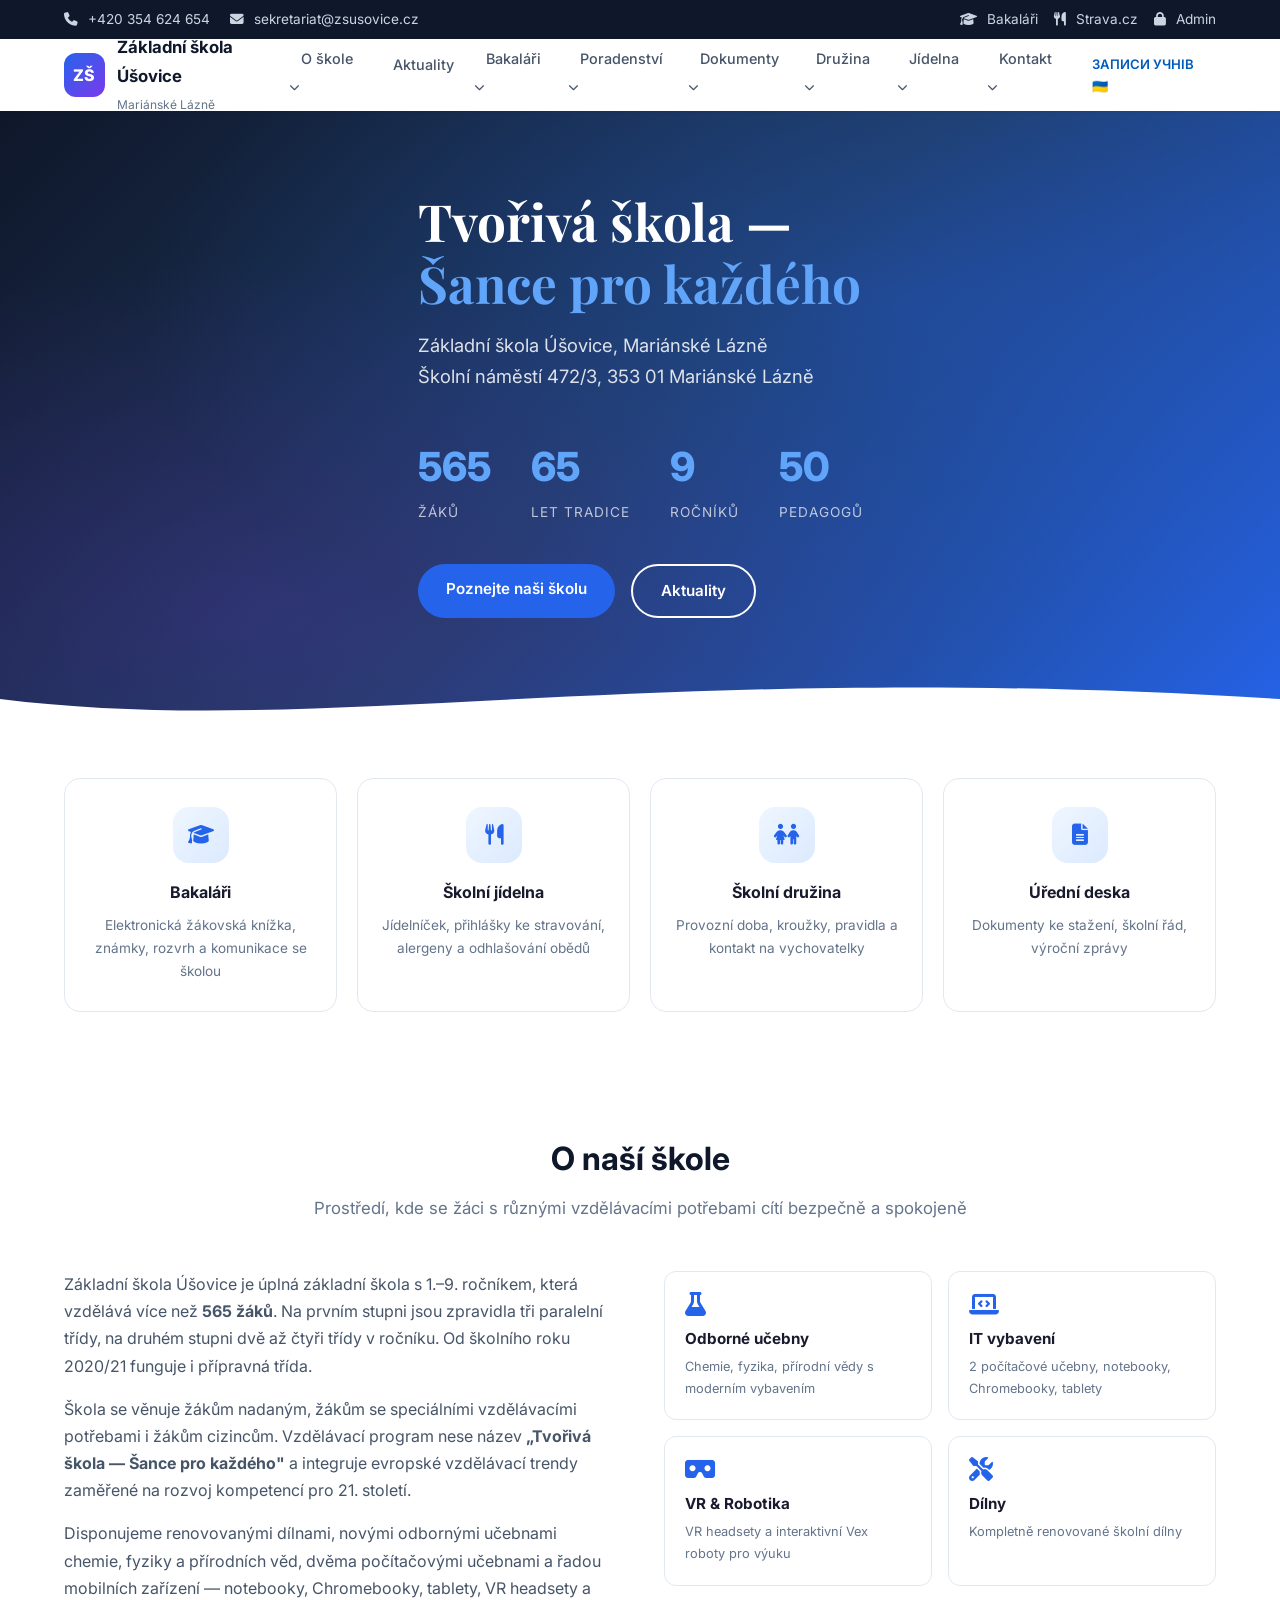
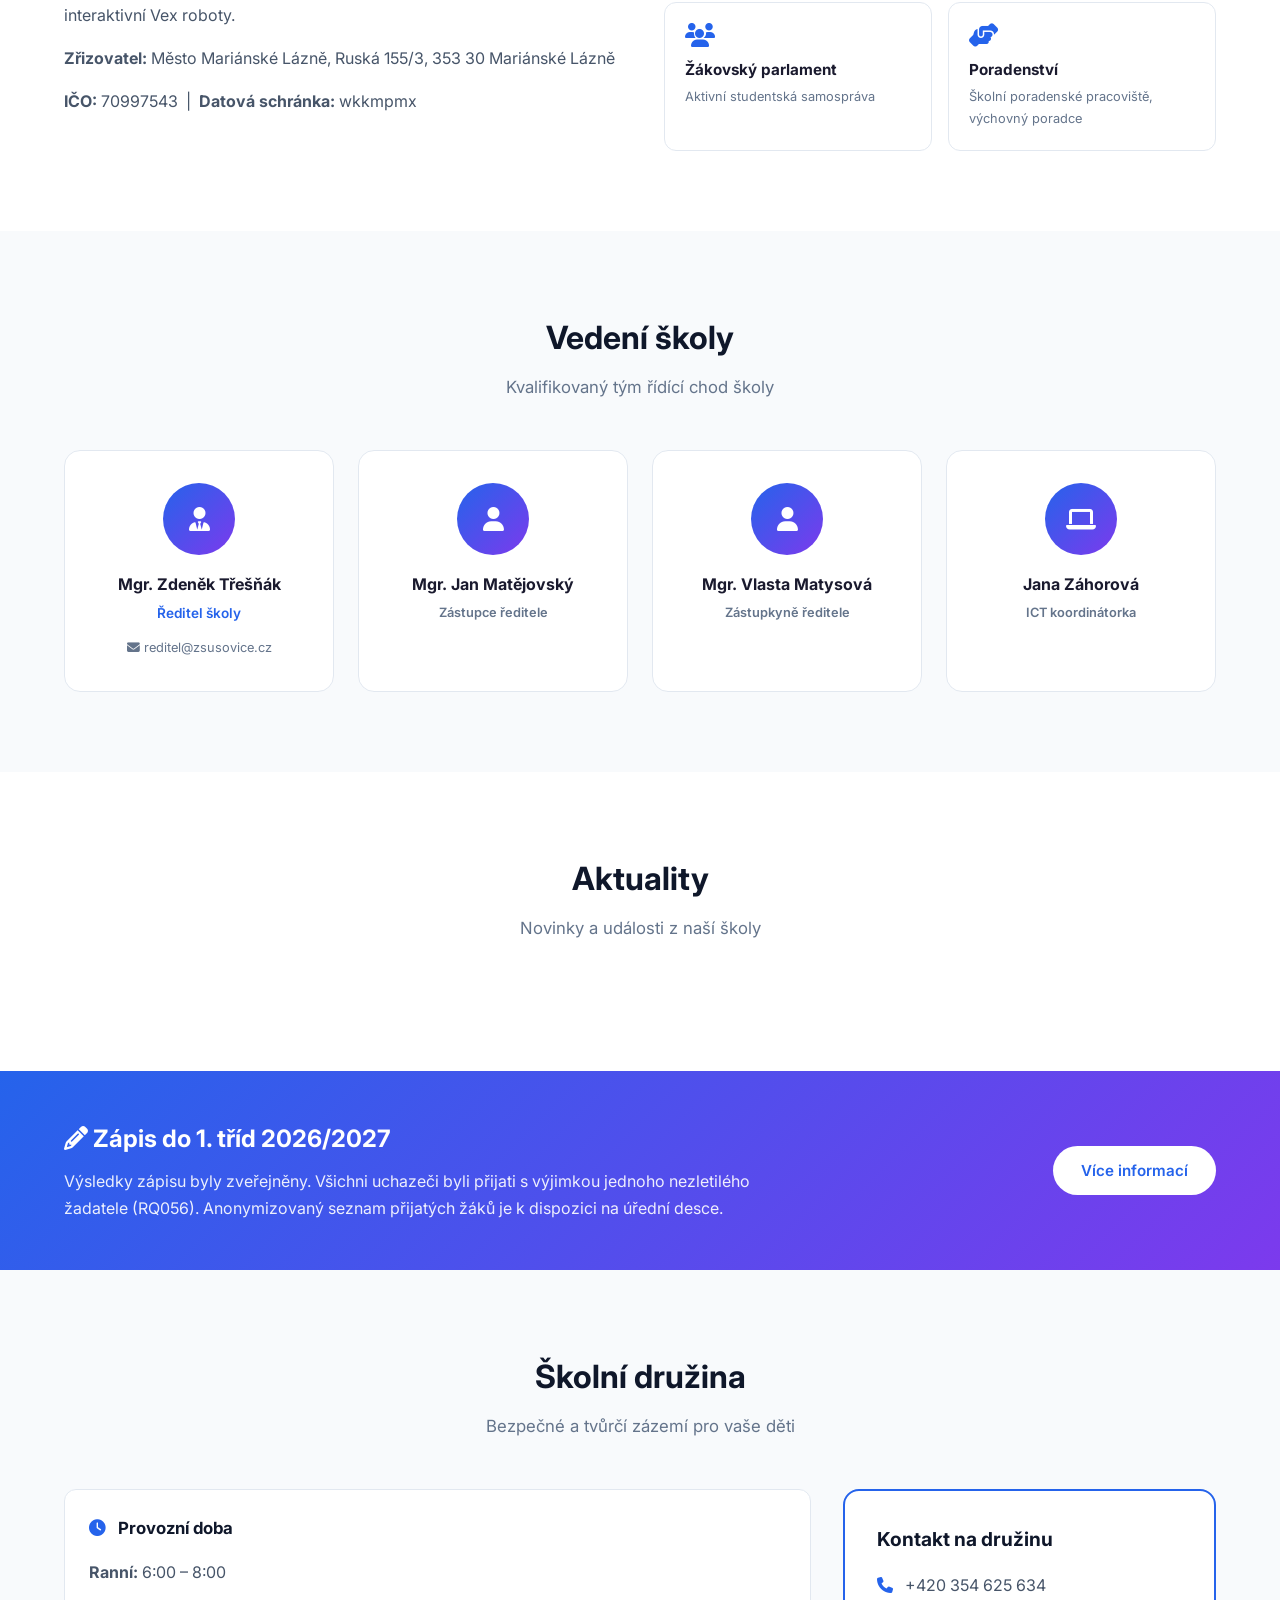
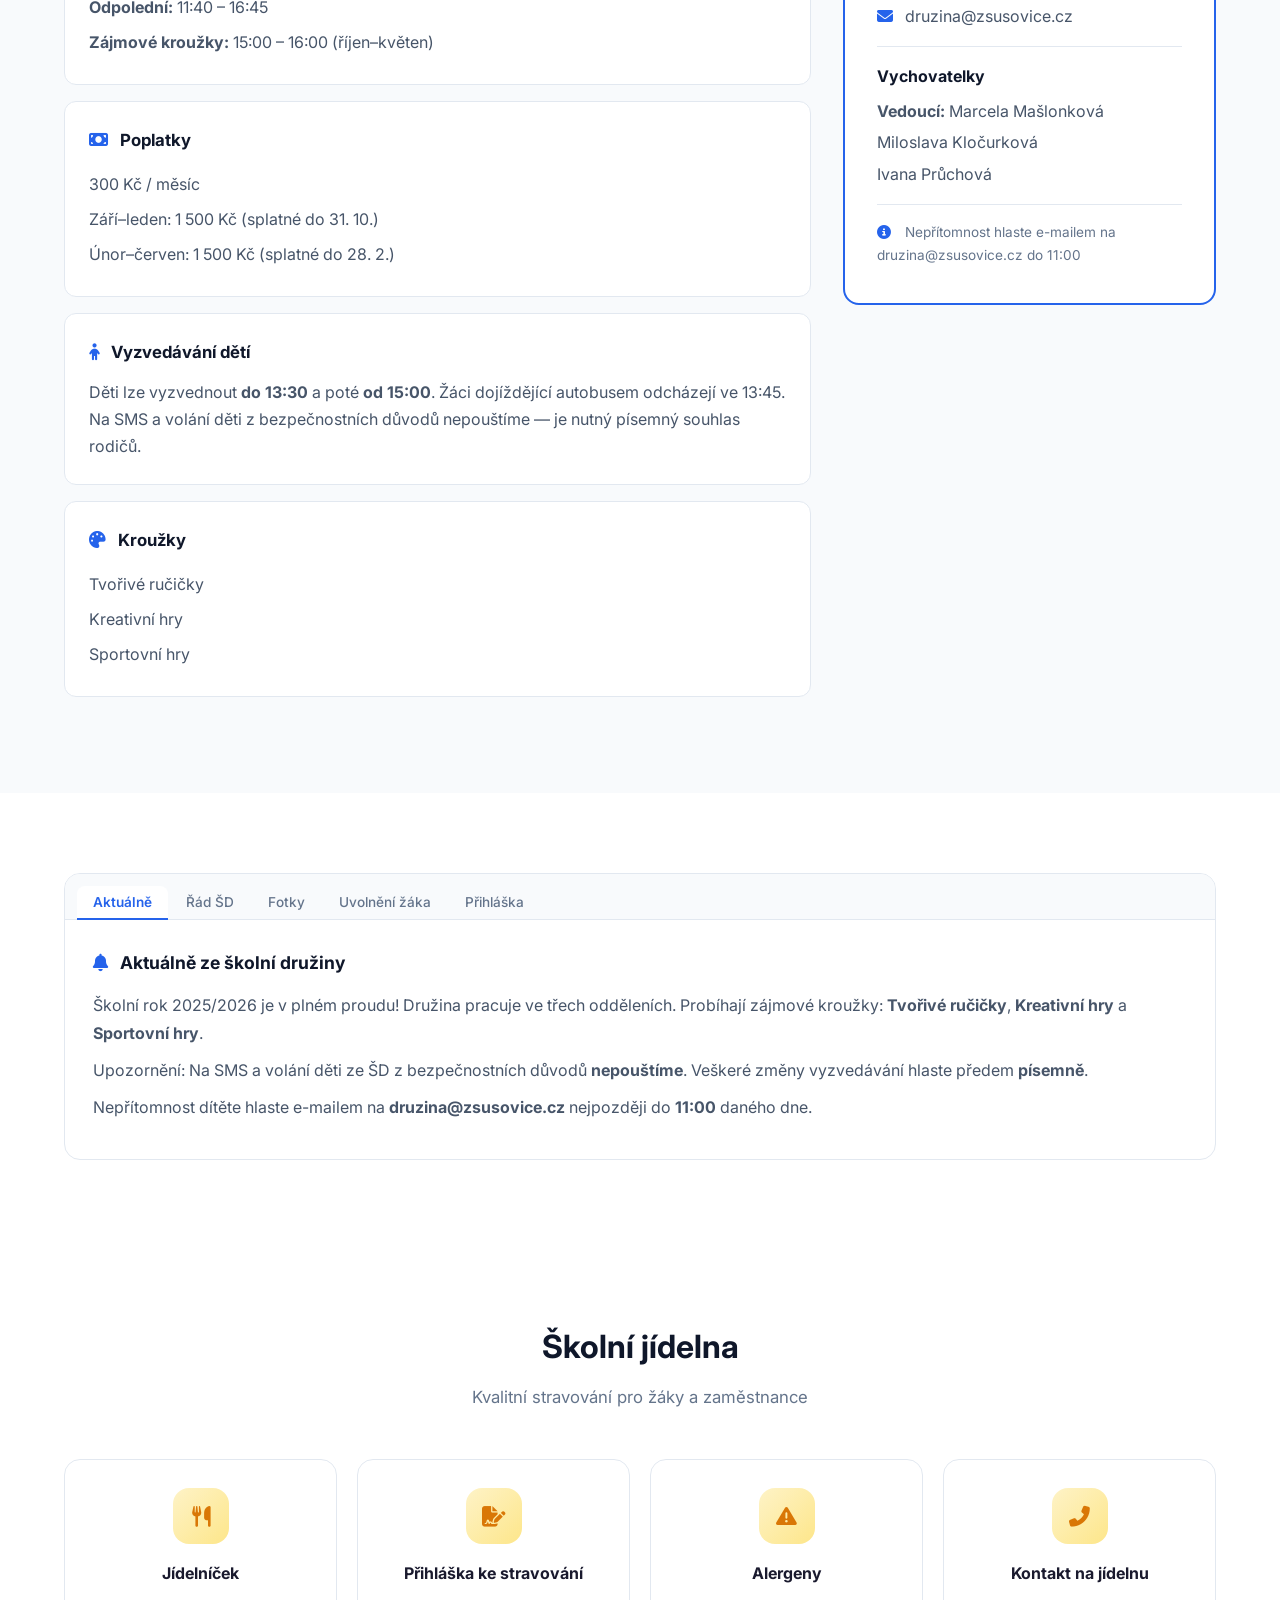
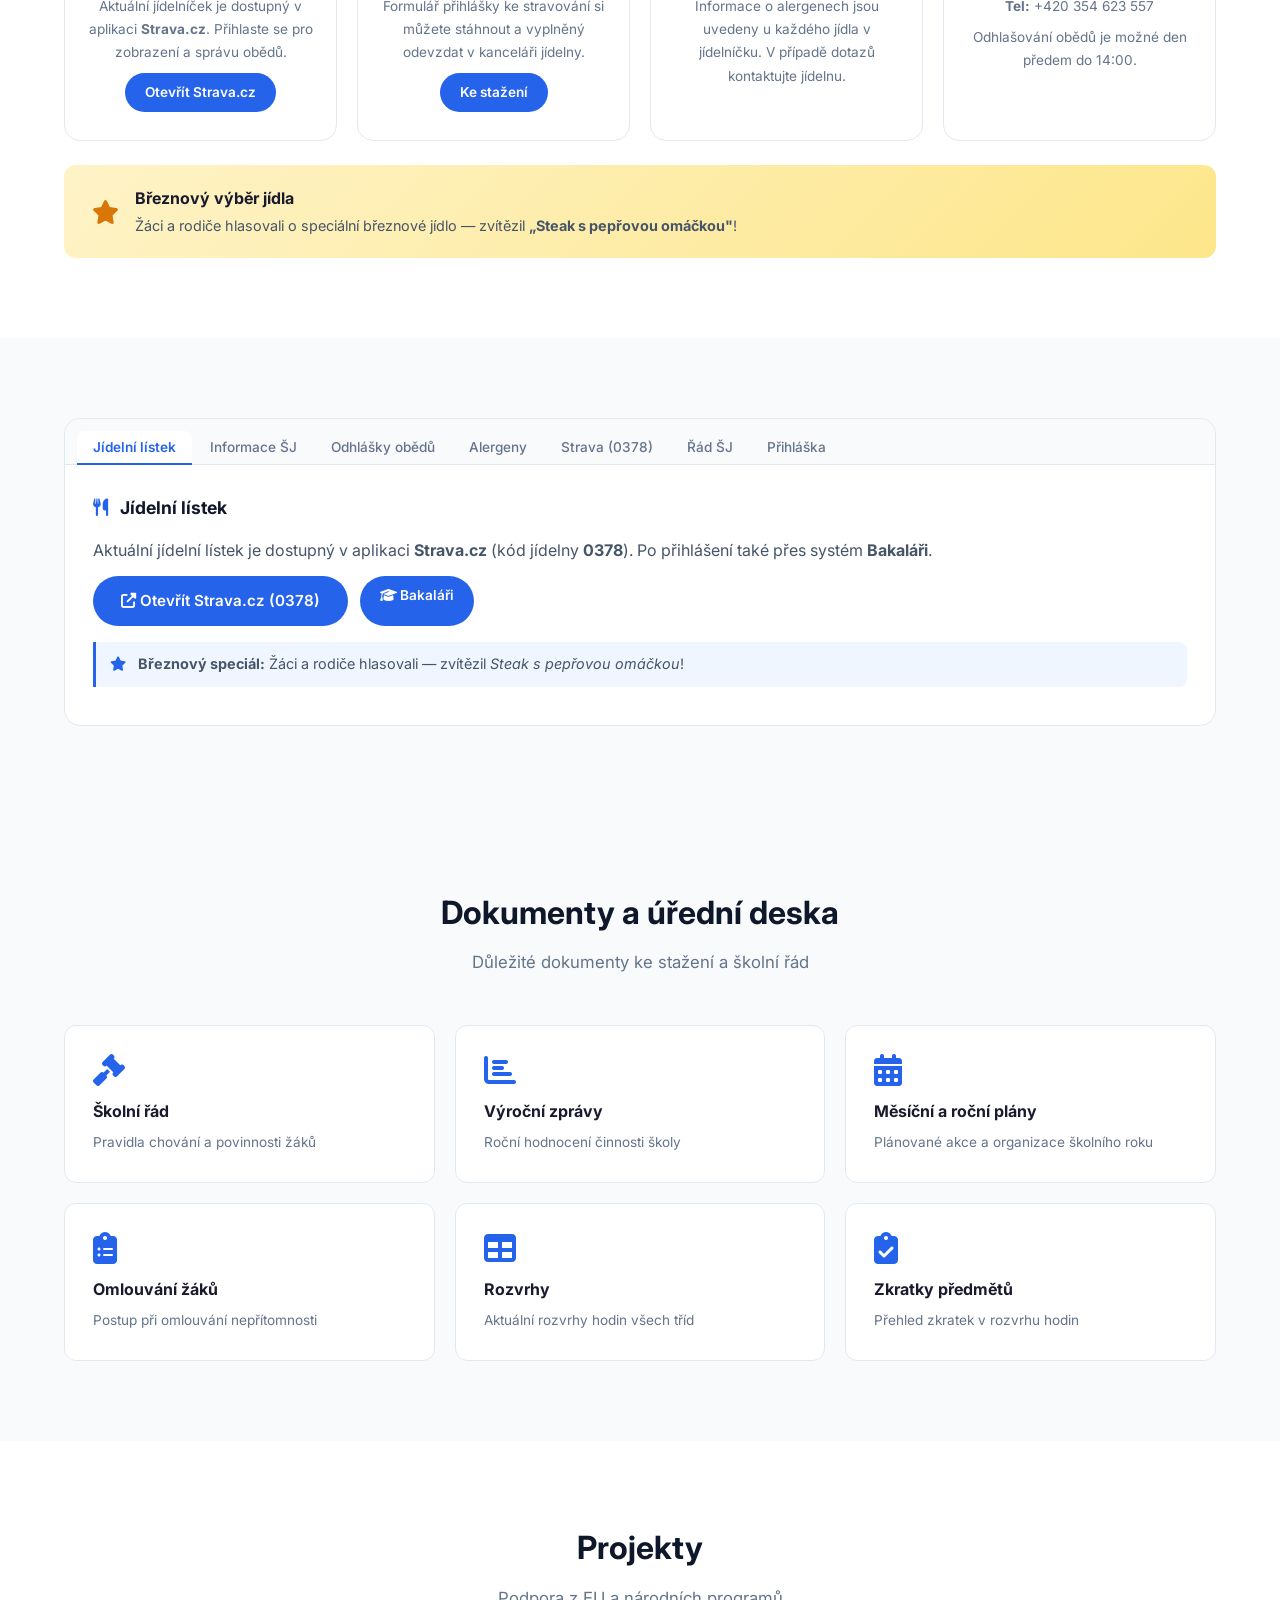
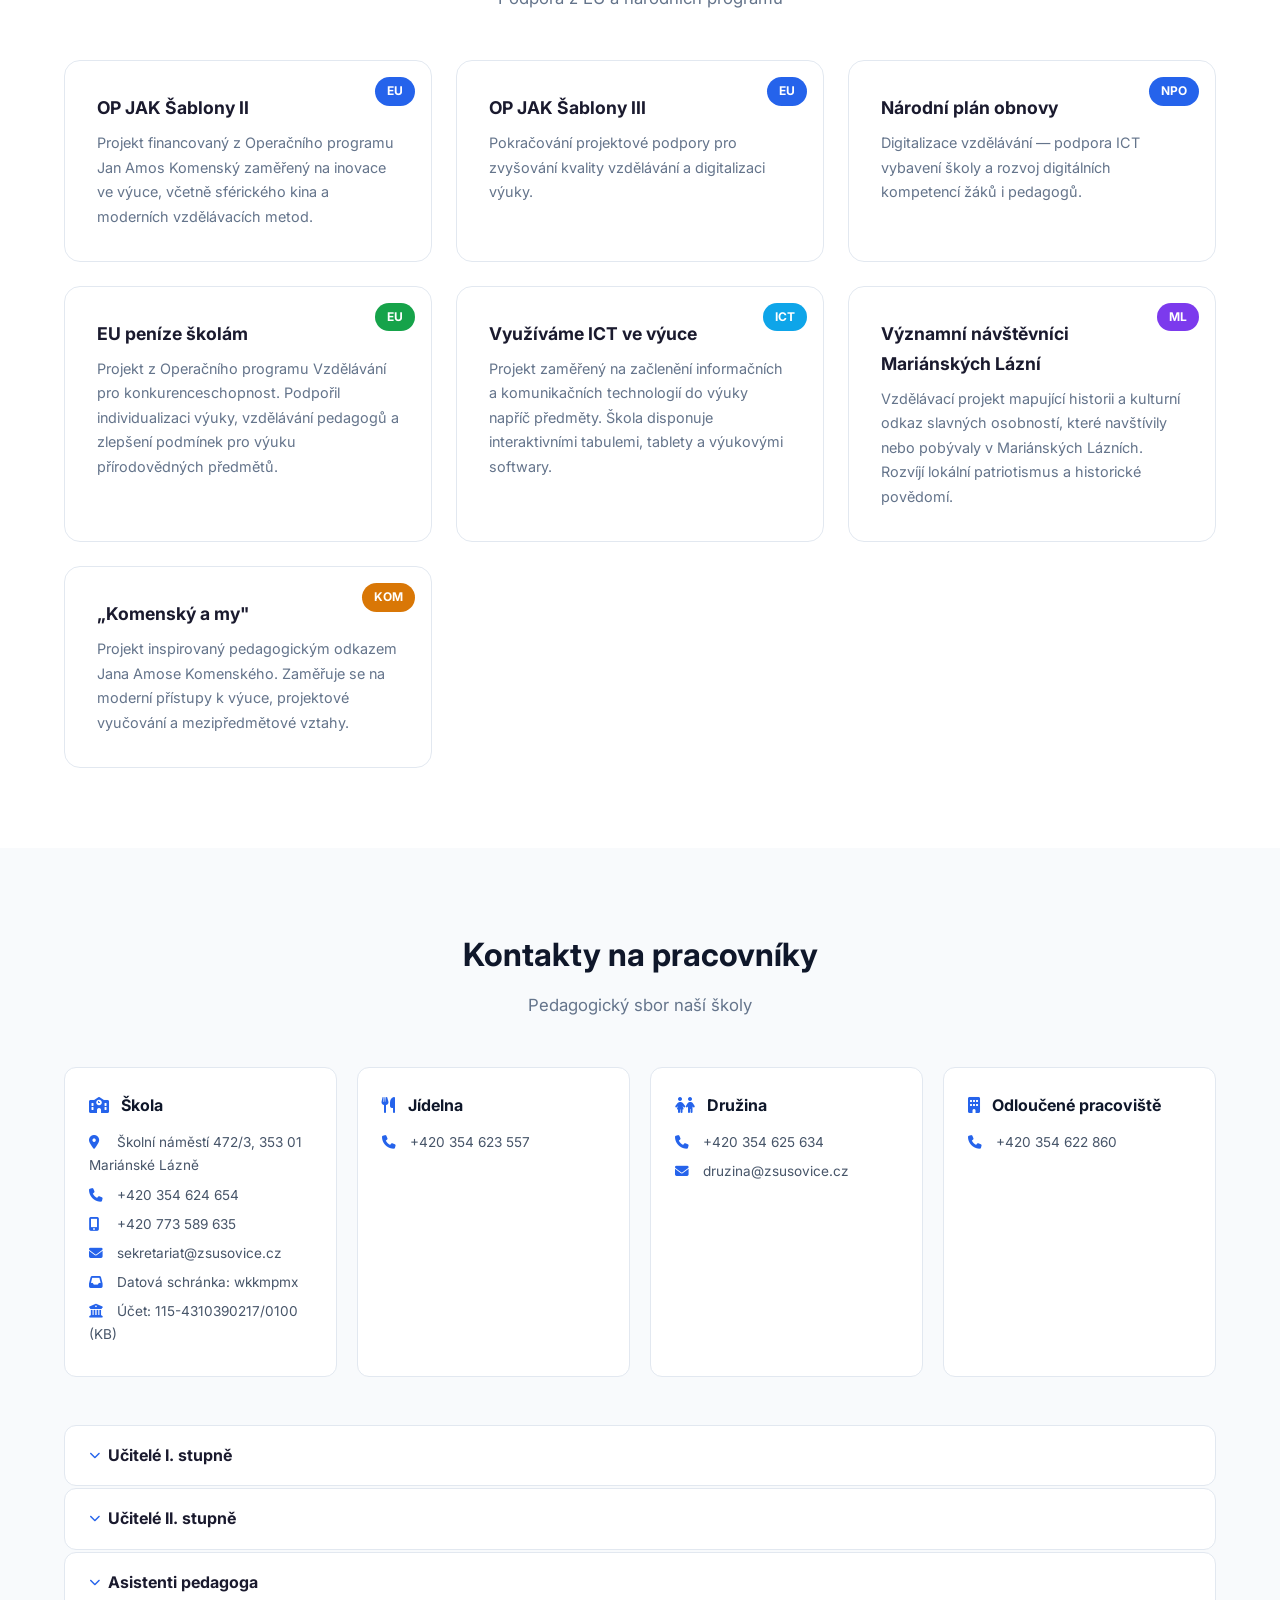
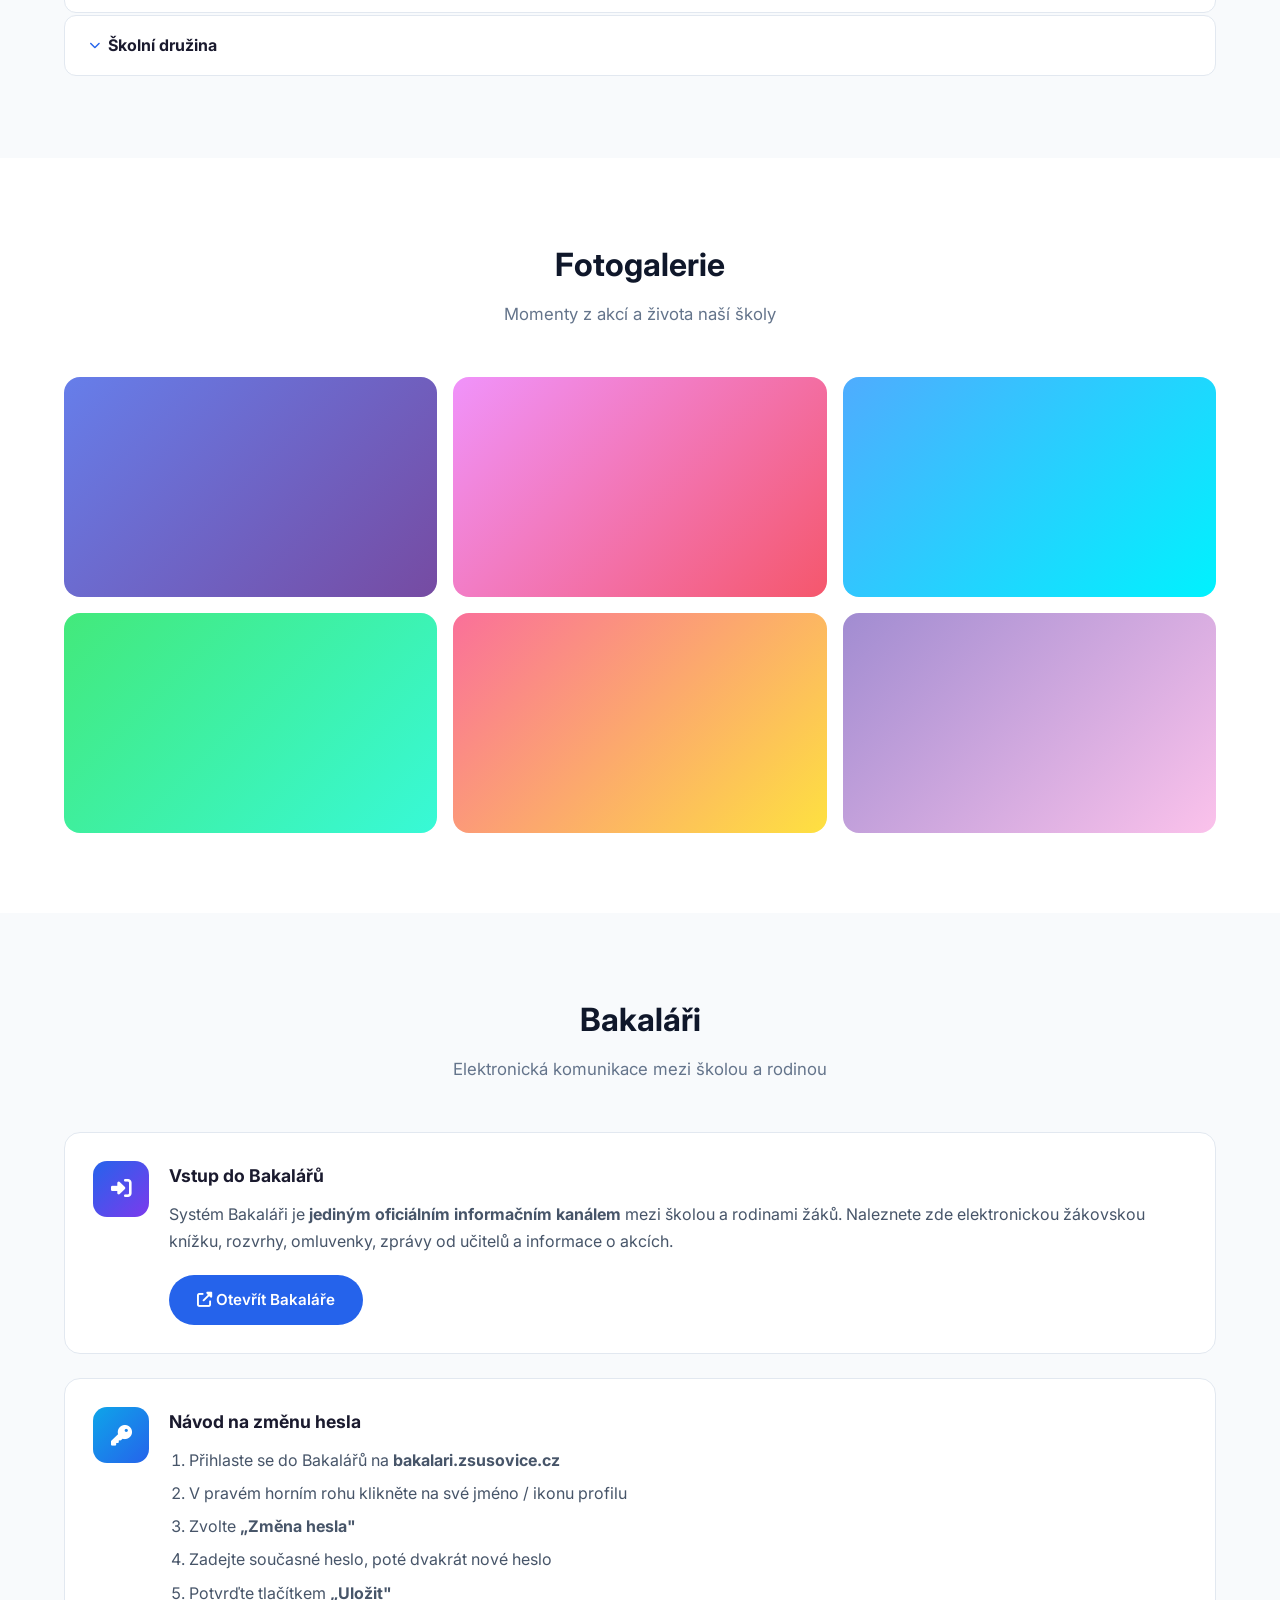
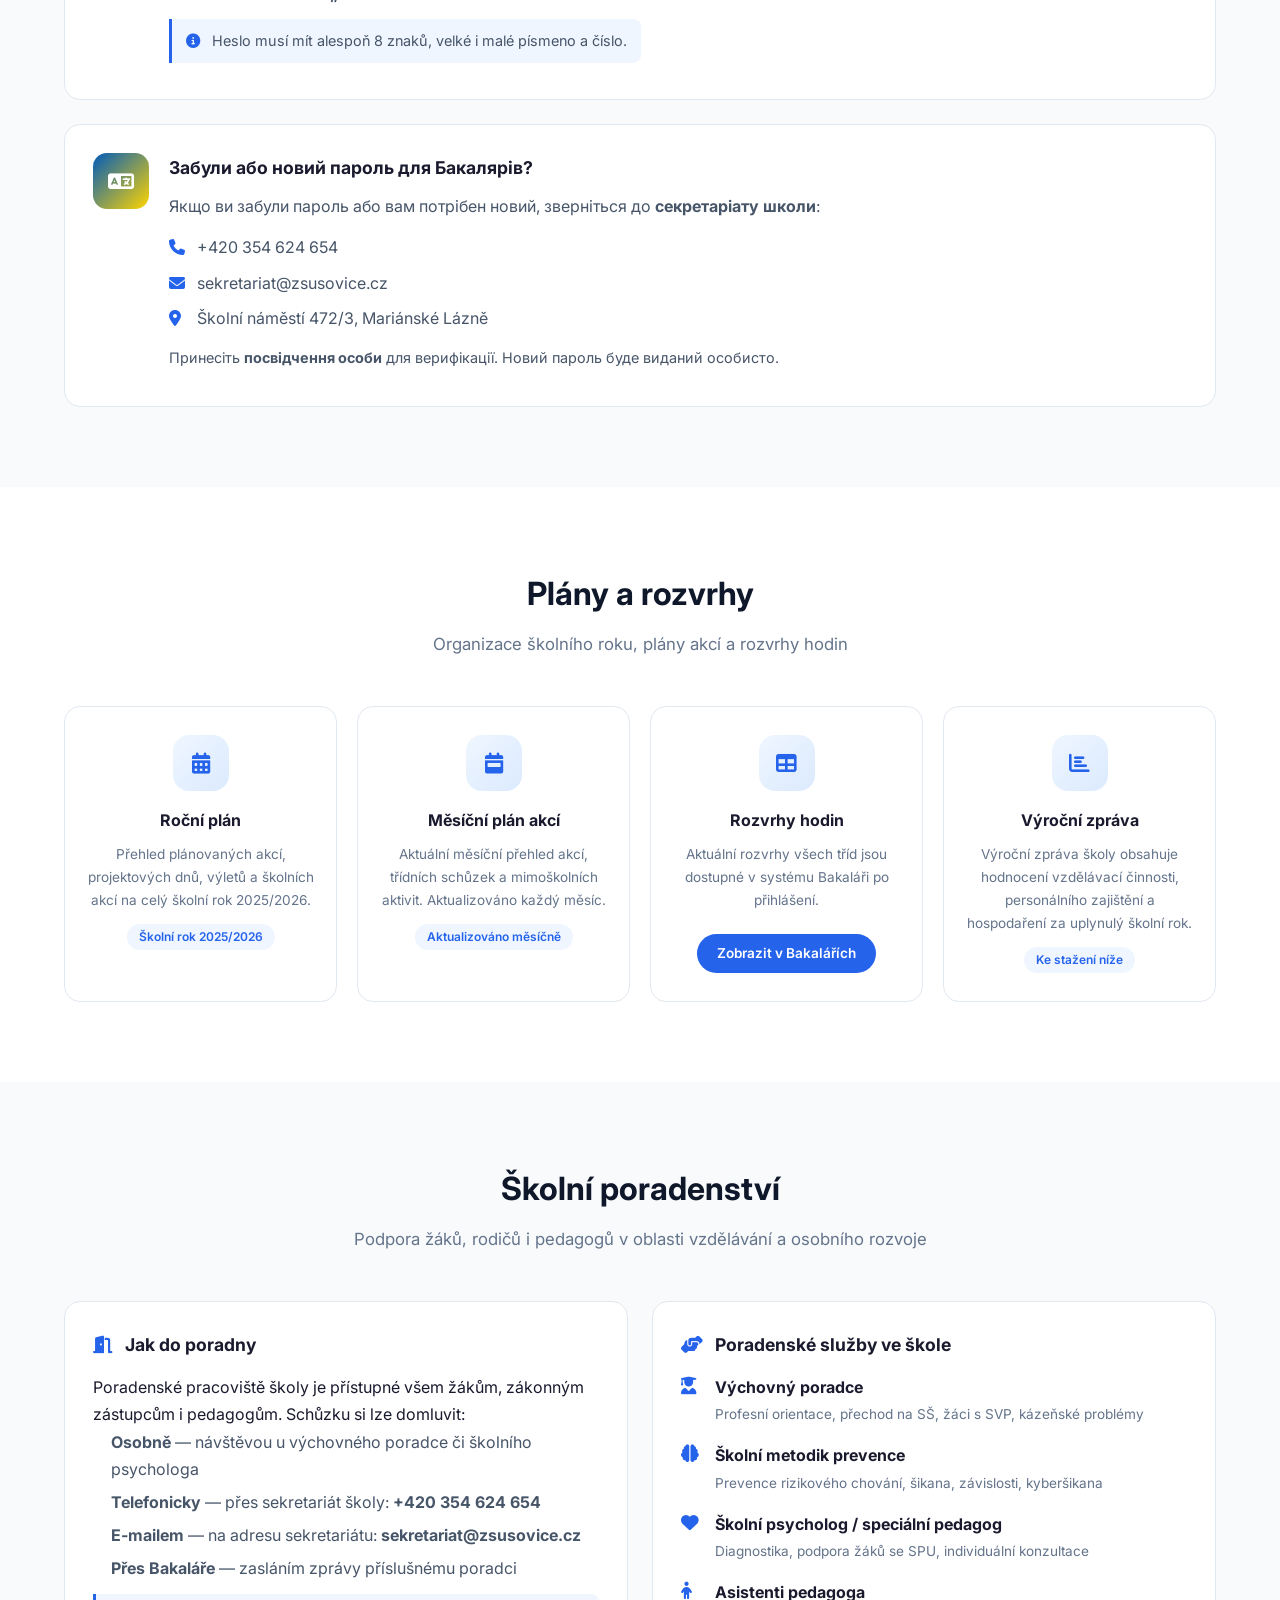
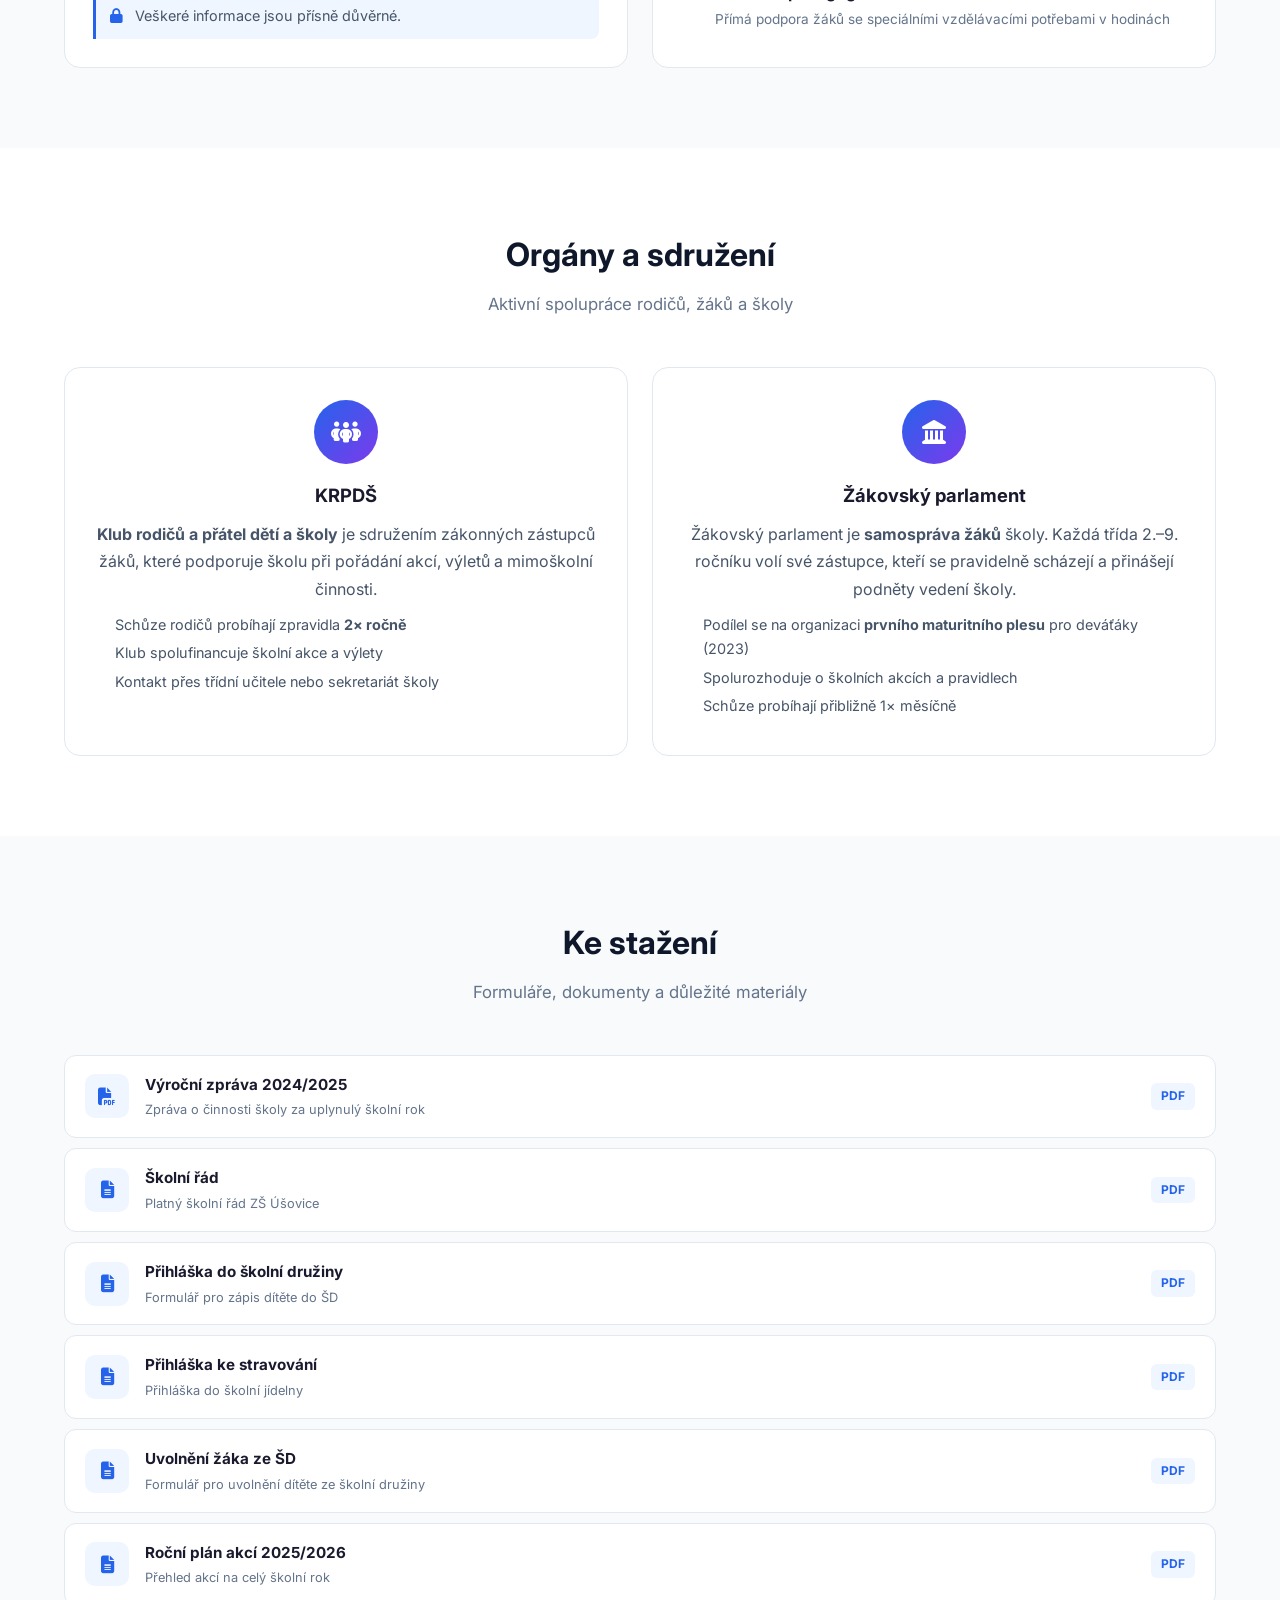
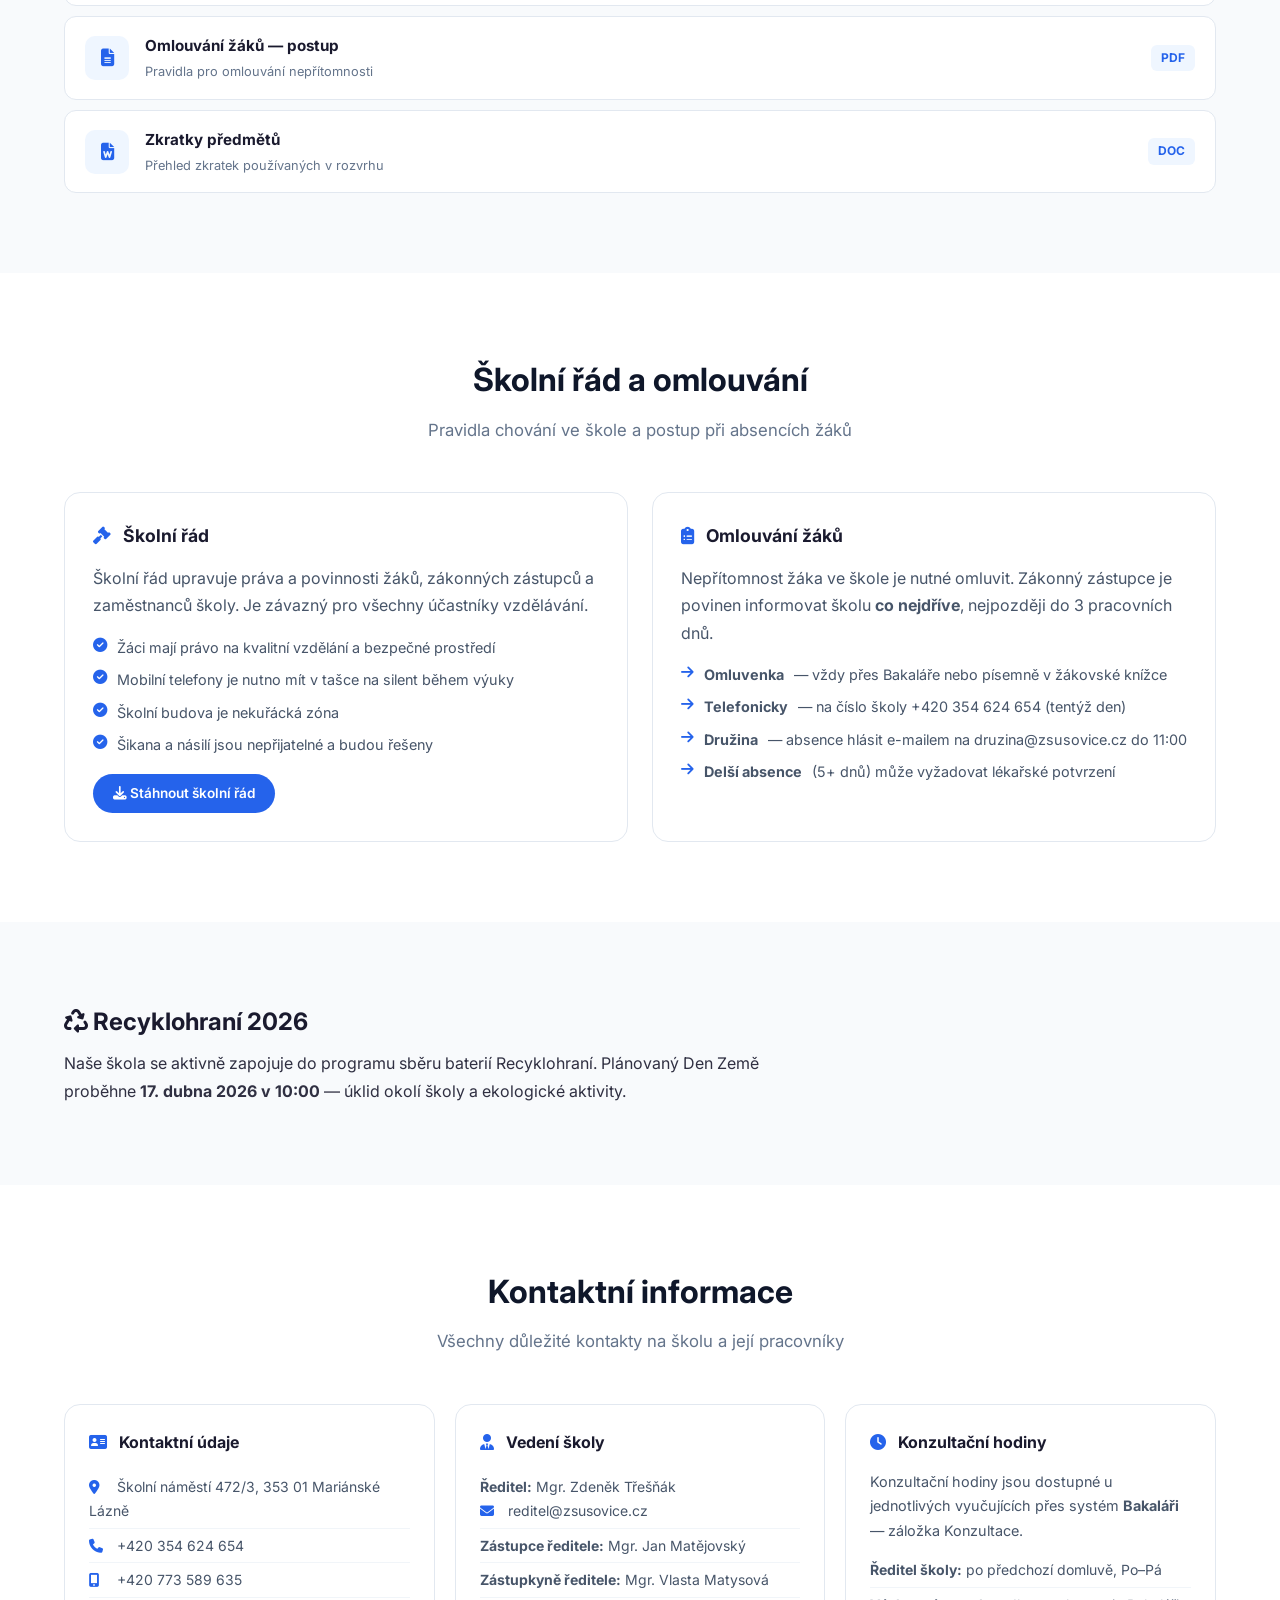
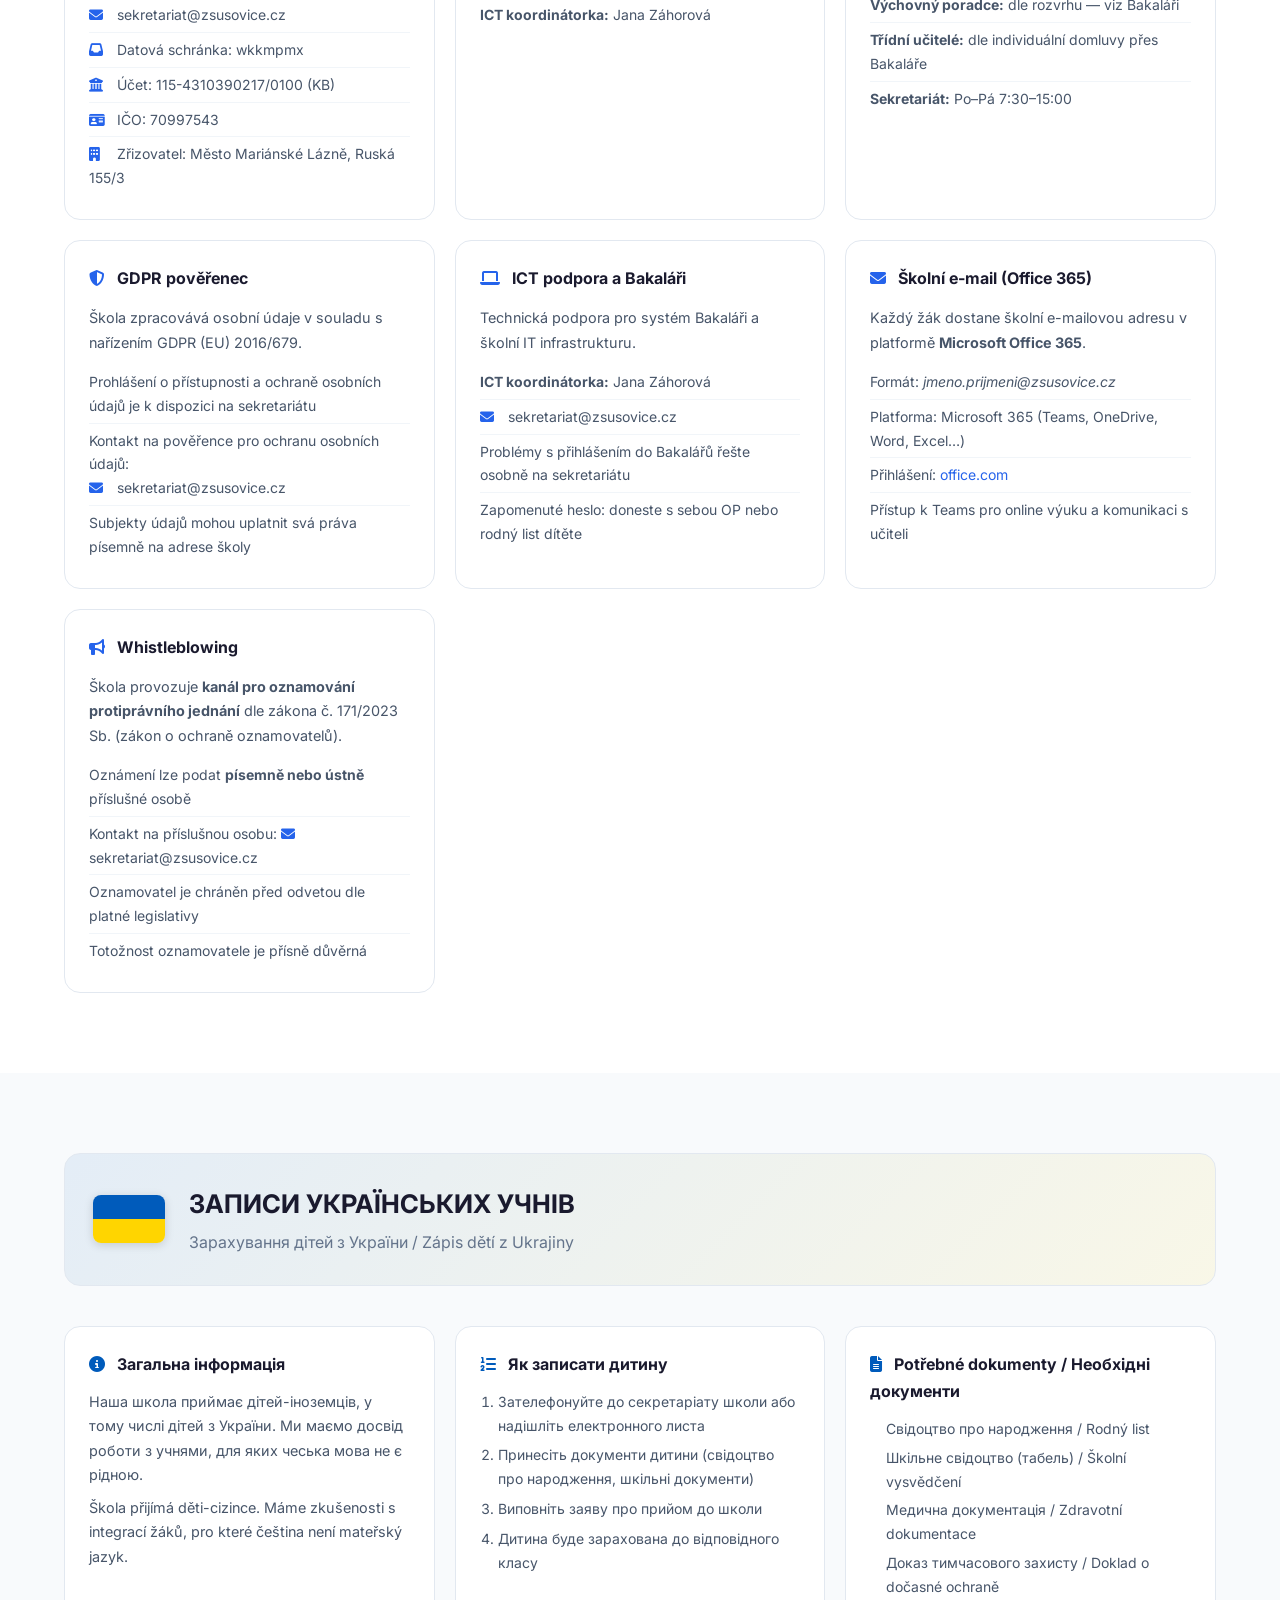
==== index.html @ cd14d466 "Add all missing sections matching original zsusovice.cz menu structure - Dropdown navigation matchin" ====
<!DOCTYPE html>
<html lang="cs">
<head>
    <meta charset="UTF-8">
    <meta name="viewport" content="width=device-width, initial-scale=1.0">
    <title>ZŠ Úšovice – Základní škola Úšovice, Mariánské Lázně</title>
    <meta name="description" content="Základní škola Úšovice, Mariánské Lázně, Školní náměstí 472 – Tvořivá škola, šance pro každého.">
    <link rel="stylesheet" href="css/style.css">
    <link rel="preconnect" href="https://fonts.googleapis.com">
    <link href="https://fonts.googleapis.com/css2?family=Inter:wght@300;400;500;600;700;800&family=Playfair+Display:wght@700&display=swap" rel="stylesheet">
    <link rel="stylesheet" href="https://cdnjs.cloudflare.com/ajax/libs/font-awesome/6.5.1/css/all.min.css">
</head>
<body>
    <!-- Top Bar -->
    <div class="top-bar">
        <div class="container top-bar-inner">
            <div class="top-bar-left">
                <span><i class="fas fa-phone"></i> +420 354 624 654</span>
                <span><i class="fas fa-envelope"></i> sekretariat@zsusovice.cz</span>
            </div>
            <div class="top-bar-right">
                <a href="https://bakalari.zsusovice.cz" target="_blank" title="Bakaláři"><i class="fas fa-graduation-cap"></i> Bakaláři</a>
                <a href="https://strava.cz" target="_blank" title="Jídelníček"><i class="fas fa-utensils"></i> Strava.cz</a>
                <a href="admin.html" title="Administrace"><i class="fas fa-lock"></i> Admin</a>
            </div>
        </div>
    </div>

    <!-- Header / Navigation -->
    <header class="header" id="header">
        <div class="container header-inner">
            <a href="index.html" class="logo">
                <div class="logo-icon">ZŠ</div>
                <div class="logo-text">
                    <strong>Základní škola Úšovice</strong>
                    <small>Mariánské Lázně</small>
                </div>
            </a>
            <nav class="nav" id="nav">

                <!-- O škole -->
                <div class="nav-item has-dropdown">
                    <a href="#about" class="nav-link">O škole <i class="fas fa-chevron-down nav-arrow"></i></a>
                    <div class="dropdown">
                        <a href="#about" class="dropdown-link"><i class="fas fa-school"></i> Informace o škole</a>
                        <a href="#plans" class="dropdown-link"><i class="fas fa-calendar-week"></i> Měsíční plán akcí</a>
                        <a href="#annual-plan" class="dropdown-link"><i class="fas fa-calendar-alt"></i> Roční plán</a>
                        <a href="#gallery" class="dropdown-link"><i class="fas fa-images"></i> Fotogalerie</a>
                        <a href="#vyrocni" class="dropdown-link"><i class="fas fa-chart-bar"></i> Výroční zpráva</a>
                        <a href="#rozvrhy" class="dropdown-link"><i class="fas fa-table"></i> Rozvrhy</a>
                    </div>
                </div>

                <!-- Aktuality -->
                <a href="#news" class="nav-link nav-item">Aktuality</a>

                <!-- Bakaláři -->
                <div class="nav-item has-dropdown">
                    <a href="#bakalari" class="nav-link">Bakaláři <i class="fas fa-chevron-down nav-arrow"></i></a>
                    <div class="dropdown">
                        <a href="https://bakalari.zsusovice.cz" target="_blank" class="dropdown-link"><i class="fas fa-sign-in-alt"></i> Vstup do Bakalářů</a>
                        <a href="#bakalari-heslo" class="dropdown-link"><i class="fas fa-key"></i> Návod na změnu hesla</a>
                        <a href="#bakalari-ua" class="dropdown-link"><i class="fas fa-language"></i> Забули пароль? (UA)</a>
                    </div>
                </div>

                <!-- Poradenství -->
                <div class="nav-item has-dropdown">
                    <a href="#poradenstvi" class="nav-link">Poradenství <i class="fas fa-chevron-down nav-arrow"></i></a>
                    <div class="dropdown">
                        <a href="#poradenstvi-jak" class="dropdown-link"><i class="fas fa-door-open"></i> Jak do poradny</a>
                        <a href="#poradenstvi-sluzby" class="dropdown-link"><i class="fas fa-hands-helping"></i> Poradenské služby</a>
                        <a href="#organy" class="dropdown-link"><i class="fas fa-users"></i> KRPDŠ</a>
                        <a href="#parlament" class="dropdown-link"><i class="fas fa-landmark"></i> Žákovský parlament</a>
                    </div>
                </div>

                <!-- Dokumenty -->
                <div class="nav-item has-dropdown">
                    <a href="#documents" class="nav-link">Dokumenty <i class="fas fa-chevron-down nav-arrow"></i></a>
                    <div class="dropdown">
                        <a href="#ke-stazeni" class="dropdown-link"><i class="fas fa-download"></i> Ke stažení</a>
                        <a href="#skolni-rad" class="dropdown-link"><i class="fas fa-gavel"></i> Školní řád</a>
                        <a href="#omlouvani" class="dropdown-link"><i class="fas fa-clipboard-list"></i> Omlouvání žáků</a>
                        <a href="#projects" class="dropdown-link"><i class="fas fa-project-diagram"></i> Projekty</a>
                    </div>
                </div>

                <!-- Družina -->
                <div class="nav-item has-dropdown">
                    <a href="#druzina" class="nav-link">Družina <i class="fas fa-chevron-down nav-arrow"></i></a>
                    <div class="dropdown">
                        <a href="#druzina-aktualne" class="dropdown-link"><i class="fas fa-bell"></i> Aktuálně</a>
                        <a href="#druzina-rad" class="dropdown-link"><i class="fas fa-list-alt"></i> Řád školní družiny</a>
                        <a href="#druzina" class="dropdown-link"><i class="fas fa-info-circle"></i> Informace o ŠD</a>
                        <a href="#druzina-fotky" class="dropdown-link"><i class="fas fa-camera"></i> Fotky z družiny</a>
                        <a href="#druzina-uvolneni" class="dropdown-link"><i class="fas fa-walking"></i> Uvolnění žáka</a>
                        <a href="#druzina-prihlaska" class="dropdown-link"><i class="fas fa-file-signature"></i> Přihláška do ŠD</a>
                    </div>
                </div>

                <!-- Jídelna -->
                <div class="nav-item has-dropdown">
                    <a href="#jidelna" class="nav-link">Jídelna <i class="fas fa-chevron-down nav-arrow"></i></a>
                    <div class="dropdown">
                        <a href="#jidelna-listek" class="dropdown-link"><i class="fas fa-utensils"></i> Jídelní lístek</a>
                        <a href="#jidelna-info" class="dropdown-link"><i class="fas fa-info-circle"></i> Informace ŠJ</a>
                        <a href="#jidelna-odhlaseni" class="dropdown-link"><i class="fas fa-ban"></i> Odhlášky obědů</a>
                        <a href="#jidelna-alergeny" class="dropdown-link"><i class="fas fa-allergies"></i> Alergeny</a>
                        <a href="#jidelna-strava" class="dropdown-link"><i class="fas fa-external-link-alt"></i> Strava (0378)</a>
                        <a href="#jidelna-rad" class="dropdown-link"><i class="fas fa-list-alt"></i> Řád školní jídelny</a>
                        <a href="#jidelna-prihlaska" class="dropdown-link"><i class="fas fa-file-signature"></i> Přihláška ke stravování</a>
                    </div>
                </div>

                <!-- Kontakt -->
                <div class="nav-item has-dropdown">
                    <a href="#staff" class="nav-link">Kontakt <i class="fas fa-chevron-down nav-arrow"></i></a>
                    <div class="dropdown">
                        <a href="#kontakt-udaje" class="dropdown-link"><i class="fas fa-address-card"></i> Kontaktní údaje</a>
                        <a href="#kontakt-vedeni" class="dropdown-link"><i class="fas fa-user-tie"></i> Vedení školy</a>
                        <a href="#staff" class="dropdown-link"><i class="fas fa-users"></i> Pracovníci školy</a>
                        <a href="#konzultace" class="dropdown-link"><i class="fas fa-clock"></i> Konzultační hodiny</a>
                        <a href="#gdpr" class="dropdown-link"><i class="fas fa-shield-alt"></i> GDPR pověřenec</a>
                        <a href="#ict-bakalari" class="dropdown-link"><i class="fas fa-laptop"></i> ICT Bakaláři</a>
                        <a href="#skolni-email" class="dropdown-link"><i class="fas fa-envelope"></i> Školní email</a>
                        <a href="#whistleblowing" class="dropdown-link"><i class="fas fa-bullhorn"></i> Whistleblowing</a>
                    </div>
                </div>

                <!-- Зápisy UA -->
                <a href="#ukraine" class="nav-link nav-item nav-ua">ЗАПИСИ УЧНІВ 🇺🇦</a>

            </nav>
            <button class="nav-toggle" id="navToggle" aria-label="Menu">
                <span></span><span></span><span></span>
            </button>
        </div>
    </header>

    <!-- Hero Section -->
    <section class="hero" id="hero">
        <div class="hero-bg"></div>
        <div class="container hero-content">
            <h1 class="hero-title">Tvořivá škola —<br><span>Šance pro každého</span></h1>
            <p class="hero-subtitle">Základní škola Úšovice, Mariánské Lázně<br>Školní náměstí 472/3, 353 01 Mariánské Lázně</p>
            <div class="hero-stats">
                <div class="stat">
                    <div class="stat-number" data-count="565">0</div>
                    <div class="stat-label">žáků</div>
                </div>
                <div class="stat">
                    <div class="stat-number" data-count="65">0</div>
                    <div class="stat-label">let tradice</div>
                </div>
                <div class="stat">
                    <div class="stat-number" data-count="9">0</div>
                    <div class="stat-label">ročníků</div>
                </div>
                <div class="stat">
                    <div class="stat-number" data-count="50">0</div>
                    <div class="stat-label">pedagogů</div>
                </div>
            </div>
            <div class="hero-buttons">
                <a href="#about" class="btn btn-primary">Poznejte naši školu</a>
                <a href="#news" class="btn btn-outline">Aktuality</a>
            </div>
        </div>
        <div class="hero-wave">
            <svg viewBox="0 0 1440 120" preserveAspectRatio="none">
                <path d="M0,60 C360,120 720,0 1440,60 L1440,120 L0,120 Z" fill="white"/>
            </svg>
        </div>
    </section>

    <!-- Quick Links -->
    <section class="quick-links">
        <div class="container">
            <div class="quick-links-grid">
                <a href="https://bakalari.zsusovice.cz" target="_blank" class="quick-card">
                    <div class="quick-icon"><i class="fas fa-graduation-cap"></i></div>
                    <h3>Bakaláři</h3>
                    <p>Elektronická žákovská knížka, známky, rozvrh a komunikace se školou</p>
                </a>
                <a href="#jidelna" class="quick-card">
                    <div class="quick-icon"><i class="fas fa-utensils"></i></div>
                    <h3>Školní jídelna</h3>
                    <p>Jídelníček, přihlášky ke stravování, alergeny a odhlašování obědů</p>
                </a>
                <a href="#druzina" class="quick-card">
                    <div class="quick-icon"><i class="fas fa-children"></i></div>
                    <h3>Školní družina</h3>
                    <p>Provozní doba, kroužky, pravidla a kontakt na vychovatelky</p>
                </a>
                <a href="#documents" class="quick-card">
                    <div class="quick-icon"><i class="fas fa-file-alt"></i></div>
                    <h3>Úřední deska</h3>
                    <p>Dokumenty ke stažení, školní řád, výroční zprávy</p>
                </a>
            </div>
        </div>
    </section>

    <!-- About Section -->
    <section class="section" id="about">
        <div class="container">
            <div class="section-header">
                <h2>O naší škole</h2>
                <p>Prostředí, kde se žáci s různými vzdělávacími potřebami cítí bezpečně a spokojeně</p>
            </div>
            <div class="about-grid">
                <div class="about-text" id="about-content">
                    <p>Základní škola Úšovice je úplná základní škola s 1.–9. ročníkem, která vzdělává více než <strong>565 žáků</strong>. Na prvním stupni jsou zpravidla tři paralelní třídy, na druhém stupni dvě až čtyři třídy v ročníku. Od školního roku 2020/21 funguje i přípravná třída.</p>
                    <p>Škola se věnuje žákům nadaným, žákům se speciálními vzdělávacími potřebami i žákům cizincům. Vzdělávací program nese název <strong>„Tvořivá škola — Šance pro každého"</strong> a integruje evropské vzdělávací trendy zaměřené na rozvoj kompetencí pro 21. století.</p>
                    <p>Disponujeme renovovanými dílnami, novými odbornými učebnami chemie, fyziky a přírodních věd, dvěma počítačovými učebnami a řadou mobilních zařízení — notebooky, Chromebooky, tablety, VR headsety a interaktivní Vex roboty.</p>
                    <p><strong>Zřizovatel:</strong> Město Mariánské Lázně, Ruská 155/3, 353 30 Mariánské Lázně</p>
                    <p><strong>IČO:</strong> 70997543 &nbsp;|&nbsp; <strong>Datová schránka:</strong> wkkmpmx</p>
                </div>
                <div class="about-features">
                    <div class="feature-card">
                        <i class="fas fa-flask"></i>
                        <h4>Odborné učebny</h4>
                        <p>Chemie, fyzika, přírodní vědy s moderním vybavením</p>
                    </div>
                    <div class="feature-card">
                        <i class="fas fa-laptop-code"></i>
                        <h4>IT vybavení</h4>
                        <p>2 počítačové učebny, notebooky, Chromebooky, tablety</p>
                    </div>
                    <div class="feature-card">
                        <i class="fas fa-vr-cardboard"></i>
                        <h4>VR & Robotika</h4>
                        <p>VR headsety a interaktivní Vex roboty pro výuku</p>
                    </div>
                    <div class="feature-card">
                        <i class="fas fa-tools"></i>
                        <h4>Dílny</h4>
                        <p>Kompletně renovované školní dílny</p>
                    </div>
                    <div class="feature-card">
                        <i class="fas fa-users"></i>
                        <h4>Žákovský parlament</h4>
                        <p>Aktivní studentská samospráva</p>
                    </div>
                    <div class="feature-card">
                        <i class="fas fa-hands-helping"></i>
                        <h4>Poradenství</h4>
                        <p>Školní poradenské pracoviště, výchovný poradce</p>
                    </div>
                </div>
            </div>
        </div>
    </section>

    <!-- Leadership -->
    <section class="section section-alt" id="leadership">
        <div class="container">
            <div class="section-header">
                <h2>Vedení školy</h2>
                <p>Kvalifikovaný tým řídící chod školy</p>
            </div>
            <div class="leadership-grid">
                <div class="leader-card">
                    <div class="leader-avatar"><i class="fas fa-user-tie"></i></div>
                    <h3>Mgr. Zdeněk Třešňák</h3>
                    <p class="leader-role">Ředitel školy</p>
                    <p><i class="fas fa-envelope"></i> reditel@zsusovice.cz</p>
                </div>
                <div class="leader-card">
                    <div class="leader-avatar"><i class="fas fa-user"></i></div>
                    <h3>Mgr. Jan Matějovský</h3>
                    <p class="leader-role">Zástupce ředitele</p>
                </div>
                <div class="leader-card">
                    <div class="leader-avatar"><i class="fas fa-user"></i></div>
                    <h3>Mgr. Vlasta Matysová</h3>
                    <p class="leader-role">Zástupkyně ředitele</p>
                </div>
                <div class="leader-card">
                    <div class="leader-avatar"><i class="fas fa-laptop"></i></div>
                    <h3>Jana Záhorová</h3>
                    <p class="leader-role">ICT koordinátorka</p>
                </div>
            </div>
        </div>
    </section>

    <!-- News Section -->
    <section class="section" id="news">
        <div class="container">
            <div class="section-header">
                <h2>Aktuality</h2>
                <p>Novinky a události z naší školy</p>
            </div>
            <div class="news-grid" id="news-grid">
                <!-- Articles loaded dynamically from JS/localStorage -->
            </div>
        </div>
    </section>

    <!-- Enrollment Banner -->
    <section class="banner" id="enrollment">
        <div class="container">
            <div class="banner-content">
                <div class="banner-text">
                    <h2><i class="fas fa-pencil-alt"></i> Zápis do 1. tříd 2026/2027</h2>
                    <p>Výsledky zápisu byly zveřejněny. Všichni uchazeči byli přijati s výjimkou jednoho nezletilého žadatele (RQ056). Anonymizovaný seznam přijatých žáků je k dispozici na úřední desce.</p>
                </div>
                <a href="#documents" class="btn btn-primary">Více informací</a>
            </div>
        </div>
    </section>

    <!-- Školní družina -->
    <section class="section section-alt" id="druzina">
        <div class="container">
            <div class="section-header">
                <h2>Školní družina</h2>
                <p>Bezpečné a tvůrčí zázemí pro vaše děti</p>
            </div>
            <div class="druzina-grid">
                <div class="druzina-info" id="druzina-content">
                    <div class="info-block">
                        <h3><i class="fas fa-clock"></i> Provozní doba</h3>
                        <ul>
                            <li><strong>Ranní:</strong> 6:00 – 8:00</li>
                            <li><strong>Odpolední:</strong> 11:40 – 16:45</li>
                            <li><strong>Zájmové kroužky:</strong> 15:00 – 16:00 (říjen–květen)</li>
                        </ul>
                    </div>
                    <div class="info-block">
                        <h3><i class="fas fa-money-bill"></i> Poplatky</h3>
                        <ul>
                            <li>300 Kč / měsíc</li>
                            <li>Září–leden: 1 500 Kč (splatné do 31. 10.)</li>
                            <li>Únor–červen: 1 500 Kč (splatné do 28. 2.)</li>
                        </ul>
                    </div>
                    <div class="info-block">
                        <h3><i class="fas fa-child"></i> Vyzvedávání dětí</h3>
                        <p>Děti lze vyzvednout <strong>do 13:30</strong> a poté <strong>od 15:00</strong>. Žáci dojíždějící autobusem odcházejí ve 13:45. Na SMS a volání děti z bezpečnostních důvodů nepouštíme — je nutný písemný souhlas rodičů.</p>
                    </div>
                    <div class="info-block">
                        <h3><i class="fas fa-palette"></i> Kroužky</h3>
                        <ul>
                            <li>Tvořivé ručičky</li>
                            <li>Kreativní hry</li>
                            <li>Sportovní hry</li>
                        </ul>
                    </div>
                </div>
                <div class="druzina-contact">
                    <div class="contact-card-large">
                        <h3>Kontakt na družinu</h3>
                        <p><i class="fas fa-phone"></i> +420 354 625 634</p>
                        <p><i class="fas fa-envelope"></i> druzina@zsusovice.cz</p>
                        <hr>
                        <h4>Vychovatelky</h4>
                        <p><strong>Vedoucí:</strong> Marcela Mašlonková</p>
                        <p>Miloslava Kločurková</p>
                        <p>Ivana Průchová</p>
                        <hr>
                        <p class="note"><i class="fas fa-info-circle"></i> Nepřítomnost hlaste e-mailem na druzina@zsusovice.cz do 11:00</p>
                    </div>
                </div>
            </div>
        </div>
    </section>

    <!-- Družina extra sekce -->
    <section class="section" id="druzina-extra">
        <div class="container">
            <div class="tabs-wrapper">
                <div class="tabs">
                    <button class="tab active" data-tab="druzina-aktualne">Aktuálně</button>
                    <button class="tab" data-tab="druzina-rad">Řád ŠD</button>
                    <button class="tab" data-tab="druzina-fotky">Fotky</button>
                    <button class="tab" data-tab="druzina-uvolneni">Uvolnění žáka</button>
                    <button class="tab" data-tab="druzina-prihlaska">Přihláška</button>
                </div>

                <div class="tab-content active" id="druzina-aktualne">
                    <h3><i class="fas fa-bell"></i> Aktuálně ze školní družiny</h3>
                    <p>Školní rok 2025/2026 je v plném proudu! Družina pracuje ve třech odděleních. Probíhají zájmové kroužky: <strong>Tvořivé ručičky</strong>, <strong>Kreativní hry</strong> a <strong>Sportovní hry</strong>.</p>
                    <p>Upozornění: Na SMS a volání děti ze ŠD z bezpečnostních důvodů <strong>nepouštíme</strong>. Veškeré změny vyzvedávání hlaste předem <strong>písemně</strong>.</p>
                    <p>Nepřítomnost dítěte hlaste e-mailem na <a href="mailto:druzina@zsusovice.cz"><strong>druzina@zsusovice.cz</strong></a> nejpozději do <strong>11:00</strong> daného dne.</p>
                </div>

                <div class="tab-content" id="druzina-rad">
                    <h3><i class="fas fa-list-alt"></i> Řád školní družiny</h3>
                    <div class="rad-highlights">
                        <div class="rad-item"><i class="fas fa-check-circle"></i> Žák je přijat do ŠD na základě řádně vyplněné přihlášky</div>
                        <div class="rad-item"><i class="fas fa-check-circle"></i> Žáci dodržují pokyny vychovatelek a školního řádu</div>
                        <div class="rad-item"><i class="fas fa-check-circle"></i> Do ŠD se nesmí nosit cenné předměty ani mobilní telefony</div>
                        <div class="rad-item"><i class="fas fa-check-circle"></i> Rodiče nemají přístup do budovy — vyzvedávání proběhne u vchodu</div>
                        <div class="rad-item"><i class="fas fa-check-circle"></i> Vyzvednutí dítěte <strong>do 13:30</strong> nebo <strong>od 15:00</strong> (dojíždějící 13:45)</div>
                        <div class="rad-item"><i class="fas fa-check-circle"></i> Poplatek 300 Kč/měsíc se platí 2× ročně</div>
                    </div>
                    <a href="#ke-stazeni" class="btn btn-small" style="margin-top:16px;"><i class="fas fa-download"></i> Stáhnout řád ŠD</a>
                </div>

                <div class="tab-content" id="druzina-fotky">
                    <h3><i class="fas fa-camera"></i> Fotky z družiny</h3>
                    <p>Fotogalerie z akcí a aktivit školní družiny. Aktuální fotky jsou přidávány průběžně.</p>
                    <div class="mini-gallery">
                        <div class="mini-gallery-item" style="background:linear-gradient(135deg,#f093fb,#f5576c)">
                            <div class="mini-overlay"><span>Tvořivé ručičky</span></div>
                        </div>
                        <div class="mini-gallery-item" style="background:linear-gradient(135deg,#43e97b,#38f9d7)">
                            <div class="mini-overlay"><span>Sportovní hry</span></div>
                        </div>
                        <div class="mini-gallery-item" style="background:linear-gradient(135deg,#4facfe,#00f2fe)">
                            <div class="mini-overlay"><span>Kreativní hry</span></div>
                        </div>
                        <div class="mini-gallery-item" style="background:linear-gradient(135deg,#a18cd1,#fbc2eb)">
                            <div class="mini-overlay"><span>Výlety</span></div>
                        </div>
                    </div>
                </div>

                <div class="tab-content" id="druzina-uvolneni">
                    <h3><i class="fas fa-walking"></i> Uvolnění žáka ze ŠD</h3>
                    <p>Pokud chcete dítě uvolnit ze školní družiny v <strong>jinou dobu</strong> nebo <strong>s jinou osobou</strong>, je nutné předem doručit <strong>písemnou žádost</strong>.</p>
                    <div class="info-steps">
                        <div class="step"><span class="step-num">1</span><p>Stáhněte a vyplňte formulář <em>Uvolnění žáka ze ŠD</em></p></div>
                        <div class="step"><span class="step-num">2</span><p>Odevzdejte formulář vychovatelce <strong>den předem</strong> nebo ráno nejpozději do 8:00</p></div>
                        <div class="step"><span class="step-num">3</span><p>Bez písemného uvolnění dítě nepustíme, i kdybyste volali nebo psali SMS</p></div>
                    </div>
                    <a href="#ke-stazeni" class="btn btn-small" style="margin-top:16px;"><i class="fas fa-download"></i> Formulář uvolnění</a>
                </div>

                <div class="tab-content" id="druzina-prihlaska">
                    <h3><i class="fas fa-file-signature"></i> Přihláška do školní družiny</h3>
                    <p>Přihlášku do školní družiny odevzdejte vyplněnou <strong>třídní učitelce</strong> nebo přímo <strong>vedoucí vychovatelce Marcele Mašlonkové</strong> při zápisu.</p>
                    <p>Formulář obsahuje: osobní údaje žáka, způsob vyzvedávání, souhlas se zpracováním GDPR a kontakty na zákonné zástupce.</p>
                    <p><strong>Kontakt:</strong> <a href="mailto:druzina@zsusovice.cz">druzina@zsusovice.cz</a> | <strong>+420 354 625 634</strong></p>
                    <a href="#ke-stazeni" class="btn btn-small" style="margin-top:16px;"><i class="fas fa-download"></i> Stáhnout přihlášku do ŠD</a>
                </div>
            </div>
        </div>
    </section>

    <!-- Školní jídelna -->
    <section class="section" id="jidelna">
        <div class="container">
            <div class="section-header">
                <h2>Školní jídelna</h2>
                <p>Kvalitní stravování pro žáky a zaměstnance</p>
            </div>
            <div class="jidelna-grid" id="jidelna-content">
                <div class="jidelna-card">
                    <div class="jidelna-icon"><i class="fas fa-utensils"></i></div>
                    <h3>Jídelníček</h3>
                    <p>Aktuální jídelníček je dostupný v aplikaci <strong>Strava.cz</strong>. Přihlaste se pro zobrazení a správu obědů.</p>
                    <a href="https://strava.cz" target="_blank" class="btn btn-small">Otevřít Strava.cz</a>
                </div>
                <div class="jidelna-card">
                    <div class="jidelna-icon"><i class="fas fa-file-signature"></i></div>
                    <h3>Přihláška ke stravování</h3>
                    <p>Formulář přihlášky ke stravování si můžete stáhnout a vyplněný odevzdat v kanceláři jídelny.</p>
                    <a href="#documents" class="btn btn-small">Ke stažení</a>
                </div>
                <div class="jidelna-card">
                    <div class="jidelna-icon"><i class="fas fa-exclamation-triangle"></i></div>
                    <h3>Alergeny</h3>
                    <p>Informace o alergenech jsou uvedeny u každého jídla v jídelníčku. V případě dotazů kontaktujte jídelnu.</p>
                </div>
                <div class="jidelna-card">
                    <div class="jidelna-icon"><i class="fas fa-phone-alt"></i></div>
                    <h3>Kontakt na jídelnu</h3>
                    <p><strong>Tel:</strong> +420 354 623 557</p>
                    <p>Odhlašování obědů je možné den předem do 14:00.</p>
                </div>
            </div>
            <div class="jidelna-highlight">
                <div class="highlight-inner">
                    <i class="fas fa-star"></i>
                    <div>
                        <h4>Březnový výběr jídla</h4>
                        <p>Žáci a rodiče hlasovali o speciální březnové jídlo — zvítězil <strong>„Steak s pepřovou omáčkou"</strong>!</p>
                    </div>
                </div>
            </div>
        </div>
    </section>

    <!-- Jídelna extra sekce -->
    <section class="section section-alt" id="jidelna-extra">
        <div class="container">
            <div class="tabs-wrapper">
                <div class="tabs">
                    <button class="tab active" data-tab="jidelna-listek">Jídelní lístek</button>
                    <button class="tab" data-tab="jidelna-info">Informace ŠJ</button>
                    <button class="tab" data-tab="jidelna-odhlaseni">Odhlášky obědů</button>
                    <button class="tab" data-tab="jidelna-alergeny">Alergeny</button>
                    <button class="tab" data-tab="jidelna-strava">Strava (0378)</button>
                    <button class="tab" data-tab="jidelna-rad">Řád ŠJ</button>
                    <button class="tab" data-tab="jidelna-prihlaska">Přihláška</button>
                </div>

                <div class="tab-content active" id="jidelna-listek">
                    <h3><i class="fas fa-utensils"></i> Jídelní lístek</h3>
                    <p>Aktuální jídelní lístek je dostupný v aplikaci <strong>Strava.cz</strong> (kód jídelny <strong>0378</strong>). Po přihlášení také přes systém <strong>Bakaláři</strong>.</p>
                    <div class="jidelna-links">
                        <a href="https://www.strava.cz/strava/stravnik?jazyk=CZ&cislo=0378" target="_blank" class="btn btn-primary"><i class="fas fa-external-link-alt"></i> Otevřít Strava.cz (0378)</a>
                        <a href="https://bakalari.zsusovice.cz" target="_blank" class="btn btn-small"><i class="fas fa-graduation-cap"></i> Bakaláři</a>
                    </div>
                    <p class="note-box" style="margin-top:16px;"><i class="fas fa-star"></i> <strong>Březnový speciál:</strong> Žáci a rodiče hlasovali — zvítězil <em>Steak s pepřovou omáčkou</em>!</p>
                </div>

                <div class="tab-content" id="jidelna-info">
                    <h3><i class="fas fa-info-circle"></i> Informace školní jídelny</h3>
                    <ul>
                        <li><strong>Telefon:</strong> +420 354 623 557</li>
                        <li><strong>Výdej obědů:</strong> 11:30 – 14:00 (dle rozvrhu tříd)</li>
                        <li>Stravování je určeno pro žáky, zaměstnance i cizí strávníky</li>
                        <li>Jídelna vydává <strong>denně dva výběry jídel</strong></li>
                        <li>Cena oběda je stanovena dle věkové kategorie žáka (7–10 let, 11–14 let, 15+ let)</li>
                        <li>Přeplatek ze stravování je vrácen na konci pololetí nebo školního roku</li>
                    </ul>
                </div>

                <div class="tab-content" id="jidelna-odhlaseni">
                    <h3><i class="fas fa-ban"></i> Odhlášky obědů</h3>
                    <p>Obědy je nutné odhlásit <strong>nejpozději do 14:00 den předem</strong>. V den nemoci lze odhlásit pouze <strong>první den do 7:30</strong>.</p>
                    <div class="info-steps">
                        <div class="step"><span class="step-num">1</span><p>Přihlaste se do aplikace <strong>Strava.cz</strong> (kód 0378)</p></div>
                        <div class="step"><span class="step-num">2</span><p>Nebo zavolejte na jídelnu: <strong>+420 354 623 557</strong></p></div>
                        <div class="step"><span class="step-num">3</span><p>Neodhlášený oběd v den absence propadá bez náhrady</p></div>
                    </div>
                    <a href="https://www.strava.cz/strava/stravnik?jazyk=CZ&cislo=0378" target="_blank" class="btn btn-small" style="margin-top:16px;"><i class="fas fa-external-link-alt"></i> Odhlásit na Strava.cz</a>
                </div>

                <div class="tab-content" id="jidelna-alergeny">
                    <h3><i class="fas fa-allergies"></i> Alergeny</h3>
                    <p>Jídelna označuje alergeny dle nařízení EU č. 1169/2011. Přehled alergenů je uveden u každého jídla v jídelníčku.</p>
                    <div class="alergeny-grid">
                        <div class="alergen-item"><span>1</span> Obiloviny s lepkem</div>
                        <div class="alergen-item"><span>2</span> Korýši</div>
                        <div class="alergen-item"><span>3</span> Vejce</div>
                        <div class="alergen-item"><span>4</span> Ryby</div>
                        <div class="alergen-item"><span>5</span> Podzemnice olejná</div>
                        <div class="alergen-item"><span>6</span> Sójové boby</div>
                        <div class="alergen-item"><span>7</span> Mléko</div>
                        <div class="alergen-item"><span>8</span> Skořápkové plody</div>
                        <div class="alergen-item"><span>9</span> Celer</div>
                        <div class="alergen-item"><span>10</span> Hořčice</div>
                        <div class="alergen-item"><span>11</span> Sezamová semena</div>
                        <div class="alergen-item"><span>12</span> Oxid siřičitý</div>
                        <div class="alergen-item"><span>13</span> Vlčí bob</div>
                        <div class="alergen-item"><span>14</span> Měkkýši</div>
                    </div>
                    <p style="margin-top:12px; color:#64748b; font-size:0.9rem;">V případě potravinové alergie dítěte kontaktujte jídelnu: <strong>+420 354 623 557</strong></p>
                </div>

                <div class="tab-content" id="jidelna-strava">
                    <h3><i class="fas fa-laptop"></i> Strava.cz — kód jídelny 0378</h3>
                    <p>Správu stravování provádějte online přes portál <strong>Strava.cz</strong>.</p>
                    <div class="info-steps">
                        <div class="step"><span class="step-num">1</span><p>Jděte na <strong>www.strava.cz</strong></p></div>
                        <div class="step"><span class="step-num">2</span><p>Zadejte kód jídelny: <strong>0378</strong></p></div>
                        <div class="step"><span class="step-num">3</span><p>Přihlaste se svým variabilním symbolem a heslem</p></div>
                        <div class="step"><span class="step-num">4</span><p>Spravujte obědy, sledujte kredit, objednávejte a odhlašujte</p></div>
                    </div>
                    <a href="https://www.strava.cz/strava/stravnik?jazyk=CZ&cislo=0378" target="_blank" class="btn btn-primary" style="margin-top:16px;"><i class="fas fa-external-link-alt"></i> Přejít na Strava.cz (0378)</a>
                </div>

                <div class="tab-content" id="jidelna-rad">
                    <h3><i class="fas fa-list-alt"></i> Řád školní jídelny</h3>
                    <div class="rad-highlights">
                        <div class="rad-item"><i class="fas fa-check-circle"></i> Žáci vstupují do jídelny pouze v doprovodu vyučujícího nebo vychovatelky</div>
                        <div class="rad-item"><i class="fas fa-check-circle"></i> V jídelně se chováme slušně a ohleduplně</div>
                        <div class="rad-item"><i class="fas fa-check-circle"></i> Po obědě žák odnese použité nádobí k okénku</div>
                        <div class="rad-item"><i class="fas fa-check-circle"></i> Odnášení jídla z jídelny není povoleno</div>
                        <div class="rad-item"><i class="fas fa-check-circle"></i> Strávník je povinen hlásit alergie před zahájením stravování</div>
                    </div>
                    <a href="#ke-stazeni" class="btn btn-small" style="margin-top:16px;"><i class="fas fa-download"></i> Stáhnout řád ŠJ</a>
                </div>

                <div class="tab-content" id="jidelna-prihlaska">
                    <h3><i class="fas fa-file-signature"></i> Přihláška ke stravování</h3>
                    <p>Přihlášku odevzdejte osobně v kanceláři jídelny nebo zašlete e-mailem. Přihláška je platná po celou dobu školní docházky.</p>
                    <p><strong>Kancelář jídelny:</strong> ZŠ Úšovice, Školní náměstí 472/3<br>
                    <strong>Telefon:</strong> +420 354 623 557<br>
                    <strong>Úřední hodiny:</strong> Po–Pá 7:00–14:30</p>
                    <a href="#ke-stazeni" class="btn btn-small" style="margin-top:16px;"><i class="fas fa-download"></i> Stáhnout přihlášku</a>
                </div>
            </div>
        </div>
    </section>

    <!-- Documents / Úřední deska -->
    <section class="section section-alt" id="documents">
        <div class="container">
            <div class="section-header">
                <h2>Dokumenty a úřední deska</h2>
                <p>Důležité dokumenty ke stažení a školní řád</p>
            </div>
            <div class="documents-grid" id="documents-content">
                <div class="doc-card">
                    <i class="fas fa-gavel"></i>
                    <h3>Školní řád</h3>
                    <p>Pravidla chování a povinnosti žáků</p>
                </div>
                <div class="doc-card">
                    <i class="fas fa-chart-bar"></i>
                    <h3>Výroční zprávy</h3>
                    <p>Roční hodnocení činnosti školy</p>
                </div>
                <div class="doc-card">
                    <i class="fas fa-calendar-alt"></i>
                    <h3>Měsíční a roční plány</h3>
                    <p>Plánované akce a organizace školního roku</p>
                </div>
                <div class="doc-card">
                    <i class="fas fa-clipboard-list"></i>
                    <h3>Omlouvání žáků</h3>
                    <p>Postup při omlouvání nepřítomnosti</p>
                </div>
                <div class="doc-card">
                    <i class="fas fa-table"></i>
                    <h3>Rozvrhy</h3>
                    <p>Aktuální rozvrhy hodin všech tříd</p>
                </div>
                <div class="doc-card">
                    <i class="fas fa-clipboard-check"></i>
                    <h3>Zkratky předmětů</h3>
                    <p>Přehled zkratek v rozvrhu hodin</p>
                </div>
            </div>
        </div>
    </section>

    <!-- Projects -->
    <section class="section" id="projects">
        <div class="container">
            <div class="section-header">
                <h2>Projekty</h2>
                <p>Podpora z EU a národních programů</p>
            </div>
            <div class="projects-grid" id="projects-content">
                <div class="project-card">
                    <div class="project-badge">EU</div>
                    <h3>OP JAK Šablony II</h3>
                    <p>Projekt financovaný z Operačního programu Jan Amos Komenský zaměřený na inovace ve výuce, včetně sférického kina a moderních vzdělávacích metod.</p>
                </div>
                <div class="project-card">
                    <div class="project-badge">EU</div>
                    <h3>OP JAK Šablony III</h3>
                    <p>Pokračování projektové podpory pro zvyšování kvality vzdělávání a digitalizaci výuky.</p>
                </div>
                <div class="project-card">
                    <div class="project-badge">NPO</div>
                    <h3>Národní plán obnovy</h3>
                    <p>Digitalizace vzdělávání — podpora ICT vybavení školy a rozvoj digitálních kompetencí žáků i pedagogů.</p>
                </div>
                <div class="project-card">
                    <div class="project-badge" style="background:#16a34a;">EU</div>
                    <h3>EU peníze školám</h3>
                    <p>Projekt z Operačního programu Vzdělávání pro konkurenceschopnost. Podpořil individualizaci výuky, vzdělávání pedagogů a zlepšení podmínek pro výuku přírodovědných předmětů.</p>
                </div>
                <div class="project-card">
                    <div class="project-badge" style="background:#0ea5e9;">ICT</div>
                    <h3>Využíváme ICT ve výuce</h3>
                    <p>Projekt zaměřený na začlenění informačních a komunikačních technologií do výuky napříč předměty. Škola disponuje interaktivními tabulemi, tablety a výukovými softwary.</p>
                </div>
                <div class="project-card">
                    <div class="project-badge" style="background:#7c3aed;">ML</div>
                    <h3>Významní návštěvníci Mariánských Lázní</h3>
                    <p>Vzdělávací projekt mapující historii a kulturní odkaz slavných osobností, které navštívily nebo pobývaly v Mariánských Lázních. Rozvíjí lokální patriotismus a historické povědomí.</p>
                </div>
                <div class="project-card">
                    <div class="project-badge" style="background:#d97706;">KOM</div>
                    <h3>„Komenský a my"</h3>
                    <p>Projekt inspirovaný pedagogickým odkazem Jana Amose Komenského. Zaměřuje se na moderní přístupy k výuce, projektové vyučování a mezipředmětové vztahy.</p>
                </div>
            </div>
        </div>
    </section>

    <!-- Staff / Contacts -->
    <section class="section section-alt" id="staff">
        <div class="container">
            <div class="section-header">
                <h2>Kontakty na pracovníky</h2>
                <p>Pedagogický sbor naší školy</p>
            </div>

            <!-- Contact Info Cards -->
            <div class="contact-grid">
                <div class="contact-main-card">
                    <h3><i class="fas fa-school"></i> Škola</h3>
                    <p><i class="fas fa-map-marker-alt"></i> Školní náměstí 472/3, 353 01 Mariánské Lázně</p>
                    <p><i class="fas fa-phone"></i> +420 354 624 654</p>
                    <p><i class="fas fa-mobile-alt"></i> +420 773 589 635</p>
                    <p><i class="fas fa-envelope"></i> sekretariat@zsusovice.cz</p>
                    <p><i class="fas fa-inbox"></i> Datová schránka: wkkmpmx</p>
                    <p><i class="fas fa-university"></i> Účet: 115-4310390217/0100 (KB)</p>
                </div>
                <div class="contact-main-card">
                    <h3><i class="fas fa-utensils"></i> Jídelna</h3>
                    <p><i class="fas fa-phone"></i> +420 354 623 557</p>
                </div>
                <div class="contact-main-card">
                    <h3><i class="fas fa-children"></i> Družina</h3>
                    <p><i class="fas fa-phone"></i> +420 354 625 634</p>
                    <p><i class="fas fa-envelope"></i> druzina@zsusovice.cz</p>
                </div>
                <div class="contact-main-card">
                    <h3><i class="fas fa-building"></i> Odloučené pracoviště</h3>
                    <p><i class="fas fa-phone"></i> +420 354 622 860</p>
                </div>
            </div>

            <!-- Staff Tables -->
            <div class="staff-section">
                <h3 class="staff-heading" data-toggle="staff-primary">
                    <i class="fas fa-chevron-down"></i> Učitelé I. stupně
                </h3>
                <div class="staff-table-wrapper" id="staff-primary">
                    <table class="staff-table">
                        <thead><tr><th>Jméno</th><th>Třída</th><th>E-mail</th></tr></thead>
                        <tbody>
                            <tr><td>Mgr., Bc. Madejová Ludmila, DiS.</td><td>1.A</td><td>madejova.ludmila@zsusovice.cz</td></tr>
                            <tr><td>Mgr. Vithová Hana</td><td>1.B</td><td>vithova.hana@zsusovice.cz</td></tr>
                            <tr><td>Fontánová Kamila</td><td>Přípravná třída</td><td>fontanova.kamila@zsusovice.cz</td></tr>
                            <tr><td>Mgr. Wenzlová Jana</td><td>2.A</td><td>wenzlova.jana@zsusovice.cz</td></tr>
                            <tr><td>Mgr. Sahánková Jana</td><td>2.B</td><td>sahankova.jana@zsusovice.cz</td></tr>
                            <tr><td>Mgr. Nápravníková Jana</td><td>3.A</td><td>napravnikova.jana@zsusovice.cz</td></tr>
                            <tr><td>Mgr. Pecherová Michaela</td><td>3.B</td><td>pecherova.michaela@zsusovice.cz</td></tr>
                            <tr><td>Mgr. Ležatková Ludmila</td><td>4.A</td><td>lezatkova.ludmila@zsusovice.cz</td></tr>
                            <tr><td>MgA. Balážová Petra</td><td>4.B</td><td>balazova.petra@zsusovice.cz</td></tr>
                            <tr><td>Mgr. Schneiderwinklová Miloslava</td><td>5.A</td><td>schneiderwinklova.miloslava@zsusovice.cz</td></tr>
                            <tr><td>Mgr. Matějková Zdeňka</td><td>5.B</td><td>matejkova.zdenka@zsusovice.cz</td></tr>
                            <tr><td>Mgr. Kozicová Kávová Helena</td><td>5.C</td><td>kozicova.helena@zsusovice.cz</td></tr>
                        </tbody>
                    </table>
                </div>

                <h3 class="staff-heading" data-toggle="staff-secondary">
                    <i class="fas fa-chevron-down"></i> Učitelé II. stupně
                </h3>
                <div class="staff-table-wrapper" id="staff-secondary">
                    <table class="staff-table">
                        <thead><tr><th>Jméno</th><th>Třída</th><th>Předměty</th><th>E-mail</th></tr></thead>
                        <tbody>
                            <tr><td>Baťko Lukáš</td><td>8.A / 9.A</td><td>TV, M, F, IT</td><td>batko.lukas@zsusovice.cz</td></tr>
                            <tr><td>Ing. Tyllerová Jarmila</td><td>8.B</td><td>M, TV, poradenství</td><td>tyllerova.jarmila@zsusovice.cz</td></tr>
                            <tr><td>Mgr. Jelínková Ivona</td><td>9.A</td><td>AJ, ČJ, TV</td><td>jelinkova.ivona@zsusovice.cz</td></tr>
                            <tr><td>Mgr. Prokopová Věra</td><td>9.B</td><td>ČJ, AJ, poradenství</td><td>prokopova.vera@zsusovice.cz</td></tr>
                            <tr><td>Hejret Vítězslav</td><td>9.C / 9.D</td><td>TV, D, poradenství</td><td>hejret.vitezslav@zsusovice.cz</td></tr>
                            <tr><td>RNDr. Tenglerová Helena</td><td>7.C / 9.D</td><td>M</td><td>tenglerova.helena@zsusovice.cz</td></tr>
                        </tbody>
                    </table>
                </div>

                <h3 class="staff-heading" data-toggle="staff-assistants">
                    <i class="fas fa-chevron-down"></i> Asistenti pedagoga
                </h3>
                <div class="staff-table-wrapper" id="staff-assistants">
                    <table class="staff-table">
                        <thead><tr><th>Jméno</th><th>Třída</th><th>E-mail</th></tr></thead>
                        <tbody>
                            <tr><td>Chlupáčová Michaela</td><td>5.C</td><td>chlupacova.michaela@zsusovice.cz</td></tr>
                            <tr><td>Mašáková Gabriela</td><td>7.A</td><td>mascakova.gabriela@zsusovice.cz</td></tr>
                            <tr><td>Mašáková Pavlína</td><td>Více tříd</td><td>mascakova.pavlina@zsusovice.cz</td></tr>
                        </tbody>
                    </table>
                </div>

                <h3 class="staff-heading" data-toggle="staff-druzina">
                    <i class="fas fa-chevron-down"></i> Školní družina
                </h3>
                <div class="staff-table-wrapper" id="staff-druzina">
                    <table class="staff-table">
                        <thead><tr><th>Jméno</th><th>Pozice</th><th>E-mail</th></tr></thead>
                        <tbody>
                            <tr><td>Mašlonková Marcela</td><td>Vedoucí vychovatelka</td><td>maslonkova.marcela@zsusovice.cz</td></tr>
                            <tr><td>Průchová Ivana</td><td>Vychovatelka</td><td>pruchova.ivana@zsusovice.cz</td></tr>
                            <tr><td>Kločurková Miloslava</td><td>Vychovatelka</td><td>klucurkova.miloslava@zsusovice.cz</td></tr>
                        </tbody>
                    </table>
                </div>
            </div>
        </div>
    </section>

    <!-- Gallery Placeholder -->
    <section class="section" id="gallery">
        <div class="container">
            <div class="section-header">
                <h2>Fotogalerie</h2>
                <p>Momenty z akcí a života naší školy</p>
            </div>
            <div class="gallery-grid" id="gallery-grid">
                <!-- Placeholder gallery items — can be managed via admin -->
                <div class="gallery-item" style="background: linear-gradient(135deg, #667eea, #764ba2);">
                    <div class="gallery-overlay">
                        <h4>VR PROFILAB</h4>
                        <p>Profesní orientace s VR technologií</p>
                    </div>
                </div>
                <div class="gallery-item" style="background: linear-gradient(135deg, #f093fb, #f5576c);">
                    <div class="gallery-overlay">
                        <h4>Zimní olympiáda</h4>
                        <p>Projektový den 5. tříd</p>
                    </div>
                </div>
                <div class="gallery-item" style="background: linear-gradient(135deg, #4facfe, #00f2fe);">
                    <div class="gallery-overlay">
                        <h4>Techmania Plzeň</h4>
                        <p>Exkurze do science centra</p>
                    </div>
                </div>
                <div class="gallery-item" style="background: linear-gradient(135deg, #43e97b, #38f9d7);">
                    <div class="gallery-overlay">
                        <h4>Den Země</h4>
                        <p>Ekologické aktivity</p>
                    </div>
                </div>
                <div class="gallery-item" style="background: linear-gradient(135deg, #fa709a, #fee140);">
                    <div class="gallery-overlay">
                        <h4>AJ nás baví</h4>
                        <p>Soutěž v anglickém jazyce</p>
                    </div>
                </div>
                <div class="gallery-item" style="background: linear-gradient(135deg, #a18cd1, #fbc2eb);">
                    <div class="gallery-overlay">
                        <h4>Sférické kino</h4>
                        <p>360° projekce mikroorganismů</p>
                    </div>
                </div>
            </div>
        </div>
    </section>

    <!-- ===== BAKALÁŘI ===== -->
    <section class="section section-alt" id="bakalari">
        <div class="container">
            <div class="section-header">
                <h2>Bakaláři</h2>
                <p>Elektronická komunikace mezi školou a rodinou</p>
            </div>
            <div class="info-cards-3">

                <div class="info-card-full">
                    <div class="info-card-icon" style="background:linear-gradient(135deg,#2563eb,#7c3aed)">
                        <i class="fas fa-sign-in-alt"></i>
                    </div>
                    <div>
                        <h3>Vstup do Bakalářů</h3>
                        <p>Systém Bakaláři je <strong>jediným oficiálním informačním kanálem</strong> mezi školou a rodinami žáků. Naleznete zde elektronickou žákovskou knížku, rozvrhy, omluvenky, zprávy od učitelů a informace o akcích.</p>
                        <a href="https://bakalari.zsusovice.cz" target="_blank" class="btn btn-primary" style="margin-top:12px;">
                            <i class="fas fa-external-link-alt"></i> Otevřít Bakaláře
                        </a>
                    </div>
                </div>

                <div class="info-card-full" id="bakalari-heslo">
                    <div class="info-card-icon" style="background:linear-gradient(135deg,#0ea5e9,#2563eb)">
                        <i class="fas fa-key"></i>
                    </div>
                    <div>
                        <h3>Návod na změnu hesla</h3>
                        <ol class="numbered-list">
                            <li>Přihlaste se do Bakalářů na <strong>bakalari.zsusovice.cz</strong></li>
                            <li>V pravém horním rohu klikněte na své jméno / ikonu profilu</li>
                            <li>Zvolte <strong>„Změna hesla"</strong></li>
                            <li>Zadejte současné heslo, poté dvakrát nové heslo</li>
                            <li>Potvrďte tlačítkem <strong>„Uložit"</strong></li>
                        </ol>
                        <p class="note-box"><i class="fas fa-info-circle"></i> Heslo musí mít alespoň 8 znaků, velké i malé písmeno a číslo.</p>
                    </div>
                </div>

                <div class="info-card-full" id="bakalari-ua">
                    <div class="info-card-icon" style="background:linear-gradient(135deg,#005bbb,#ffd500)">
                        <i class="fas fa-language"></i>
                    </div>
                    <div>
                        <h3>Забули або новий пароль для Бакалярів?</h3>
                        <p lang="uk">Якщо ви забули пароль або вам потрібен новий, зверніться до <strong>секретаріату школи</strong>:</p>
                        <ul class="ua-contact-list" lang="uk">
                            <li><i class="fas fa-phone"></i> +420 354 624 654</li>
                            <li><i class="fas fa-envelope"></i> sekretariat@zsusovice.cz</li>
                            <li><i class="fas fa-map-marker-alt"></i> Školní náměstí 472/3, Mariánské Lázně</li>
                        </ul>
                        <p lang="uk" style="margin-top:10px; color:#475569; font-size:0.9rem;">Принесіть <strong>посвідчення особи</strong> для верифікації. Новий пароль буде виданий особисто.</p>
                    </div>
                </div>

            </div>
        </div>
    </section>

    <!-- ===== PLÁNY A ROZVRHY ===== -->
    <section class="section" id="plans">
        <div class="container">
            <div class="section-header">
                <h2>Plány a rozvrhy</h2>
                <p>Organizace školního roku, plány akcí a rozvrhy hodin</p>
            </div>
            <div class="plans-grid">
                <div class="plan-card" id="annual-plan">
                    <div class="plan-icon"><i class="fas fa-calendar-alt"></i></div>
                    <h3>Roční plán</h3>
                    <p>Přehled plánovaných akcí, projektových dnů, výletů a školních akcí na celý školní rok 2025/2026.</p>
                    <span class="plan-tag">Školní rok 2025/2026</span>
                </div>
                <div class="plan-card">
                    <div class="plan-icon"><i class="fas fa-calendar-week"></i></div>
                    <h3>Měsíční plán akcí</h3>
                    <p>Aktuální měsíční přehled akcí, třídních schůzek a mimoškolních aktivit. Aktualizováno každý měsíc.</p>
                    <span class="plan-tag">Aktualizováno měsíčně</span>
                </div>
                <div class="plan-card" id="rozvrhy">
                    <div class="plan-icon"><i class="fas fa-table"></i></div>
                    <h3>Rozvrhy hodin</h3>
                    <p>Aktuální rozvrhy všech tříd jsou dostupné v systému Bakaláři po přihlášení.</p>
                    <a href="https://bakalari.zsusovice.cz" target="_blank" class="btn btn-small" style="margin-top:12px;">Zobrazit v Bakalářích</a>
                </div>
                <div class="plan-card" id="vyrocni">
                    <div class="plan-icon"><i class="fas fa-chart-bar"></i></div>
                    <h3>Výroční zpráva</h3>
                    <p>Výroční zpráva školy obsahuje hodnocení vzdělávací činnosti, personálního zajištění a hospodaření za uplynulý školní rok.</p>
                    <span class="plan-tag">Ke stažení níže</span>
                </div>
            </div>
        </div>
    </section>

    <!-- ===== ŠKOLNÍ PORADENSTVÍ ===== -->
    <section class="section section-alt" id="poradenstvi">
        <div class="container">
            <div class="section-header">
                <h2>Školní poradenství</h2>
                <p>Podpora žáků, rodičů i pedagogů v oblasti vzdělávání a osobního rozvoje</p>
            </div>
            <div class="poradenstvi-grid">

                <div class="poradenstvi-card" id="poradenstvi-jak">
                    <h3><i class="fas fa-door-open"></i> Jak do poradny</h3>
                    <p>Poradenské pracoviště školy je přístupné všem žákům, zákonným zástupcům i pedagogům. Schůzku si lze domluvit:</p>
                    <ul>
                        <li><strong>Osobně</strong> — návštěvou u výchovného poradce či školního psychologa</li>
                        <li><strong>Telefonicky</strong> — přes sekretariát školy: <strong>+420 354 624 654</strong></li>
                        <li><strong>E-mailem</strong> — na adresu sekretariátu: <strong>sekretariat@zsusovice.cz</strong></li>
                        <li><strong>Přes Bakaláře</strong> — zasláním zprávy příslušnému poradci</li>
                    </ul>
                    <p class="note-box"><i class="fas fa-lock"></i> Veškeré informace jsou přísně důvěrné.</p>
                </div>

                <div class="poradenstvi-card" id="poradenstvi-sluzby">
                    <h3><i class="fas fa-hands-helping"></i> Poradenské služby ve škole</h3>
                    <div class="sluzby-list">
                        <div class="sluzba-item">
                            <i class="fas fa-user-graduate"></i>
                            <div>
                                <strong>Výchovný poradce</strong>
                                <p>Profesní orientace, přechod na SŠ, žáci s SVP, kázeňské problémy</p>
                            </div>
                        </div>
                        <div class="sluzba-item">
                            <i class="fas fa-brain"></i>
                            <div>
                                <strong>Školní metodik prevence</strong>
                                <p>Prevence rizikového chování, šikana, závislosti, kyberšikana</p>
                            </div>
                        </div>
                        <div class="sluzba-item">
                            <i class="fas fa-heart"></i>
                            <div>
                                <strong>Školní psycholog / speciální pedagog</strong>
                                <p>Diagnostika, podpora žáků se SPU, individuální konzultace</p>
                            </div>
                        </div>
                        <div class="sluzba-item">
                            <i class="fas fa-child"></i>
                            <div>
                                <strong>Asistenti pedagoga</strong>
                                <p>Přímá podpora žáků se speciálními vzdělávacími potřebami v hodinách</p>
                            </div>
                        </div>
                    </div>
                </div>

            </div>
        </div>
    </section>

    <!-- ===== ORGÁNY A SDRUŽENÍ ===== -->
    <section class="section" id="organy">
        <div class="container">
            <div class="section-header">
                <h2>Orgány a sdružení</h2>
                <p>Aktivní spolupráce rodičů, žáků a školy</p>
            </div>
            <div class="organy-grid">

                <div class="organy-card">
                    <div class="organy-icon"><i class="fas fa-people-group"></i></div>
                    <h3>KRPDŠ</h3>
                    <p><strong>Klub rodičů a přátel dětí a školy</strong> je sdružením zákonných zástupců žáků, které podporuje školu při pořádání akcí, výletů a mimoškolní činnosti.</p>
                    <ul>
                        <li>Schůze rodičů probíhají zpravidla <strong>2× ročně</strong></li>
                        <li>Klub spolufinancuje školní akce a výlety</li>
                        <li>Kontakt přes třídní učitele nebo sekretariát školy</li>
                    </ul>
                </div>

                <div class="organy-card" id="parlament">
                    <div class="organy-icon"><i class="fas fa-landmark"></i></div>
                    <h3>Žákovský parlament</h3>
                    <p>Žákovský parlament je <strong>samospráva žáků</strong> školy. Každá třída 2.–9. ročníku volí své zástupce, kteří se pravidelně scházejí a přinášejí podněty vedení školy.</p>
                    <ul>
                        <li>Podílel se na organizaci <strong>prvního maturitního plesu</strong> pro deváťáky (2023)</li>
                        <li>Spolurozhoduje o školních akcích a pravidlech</li>
                        <li>Schůze probíhají přibližně 1× měsíčně</li>
                    </ul>
                </div>

            </div>
        </div>
    </section>

    <!-- ===== KE STAŽENÍ ===== -->
    <section class="section section-alt" id="ke-stazeni">
        <div class="container">
            <div class="section-header">
                <h2>Ke stažení</h2>
                <p>Formuláře, dokumenty a důležité materiály</p>
            </div>
            <div class="download-grid">
                <div class="download-item">
                    <div class="download-icon"><i class="fas fa-file-pdf"></i></div>
                    <div class="download-info">
                        <h4>Výroční zpráva 2024/2025</h4>
                        <p>Zpráva o činnosti školy za uplynulý školní rok</p>
                    </div>
                    <span class="download-badge">PDF</span>
                </div>
                <div class="download-item">
                    <div class="download-icon"><i class="fas fa-file-alt"></i></div>
                    <div class="download-info">
                        <h4>Školní řád</h4>
                        <p>Platný školní řád ZŠ Úšovice</p>
                    </div>
                    <span class="download-badge">PDF</span>
                </div>
                <div class="download-item">
                    <div class="download-icon"><i class="fas fa-file-alt"></i></div>
                    <div class="download-info">
                        <h4>Přihláška do školní družiny</h4>
                        <p>Formulář pro zápis dítěte do ŠD</p>
                    </div>
                    <span class="download-badge">PDF</span>
                </div>
                <div class="download-item">
                    <div class="download-icon"><i class="fas fa-file-alt"></i></div>
                    <div class="download-info">
                        <h4>Přihláška ke stravování</h4>
                        <p>Přihláška do školní jídelny</p>
                    </div>
                    <span class="download-badge">PDF</span>
                </div>
                <div class="download-item">
                    <div class="download-icon"><i class="fas fa-file-alt"></i></div>
                    <div class="download-info">
                        <h4>Uvolnění žáka ze ŠD</h4>
                        <p>Formulář pro uvolnění dítěte ze školní družiny</p>
                    </div>
                    <span class="download-badge">PDF</span>
                </div>
                <div class="download-item">
                    <div class="download-icon"><i class="fas fa-file-alt"></i></div>
                    <div class="download-info">
                        <h4>Roční plán akcí 2025/2026</h4>
                        <p>Přehled akcí na celý školní rok</p>
                    </div>
                    <span class="download-badge">PDF</span>
                </div>
                <div class="download-item">
                    <div class="download-icon"><i class="fas fa-file-alt"></i></div>
                    <div class="download-info">
                        <h4>Omlouvání žáků — postup</h4>
                        <p>Pravidla pro omlouvání nepřítomnosti</p>
                    </div>
                    <span class="download-badge">PDF</span>
                </div>
                <div class="download-item">
                    <div class="download-icon"><i class="fas fa-file-word"></i></div>
                    <div class="download-info">
                        <h4>Zkratky předmětů</h4>
                        <p>Přehled zkratek používaných v rozvrhu</p>
                    </div>
                    <span class="download-badge">DOC</span>
                </div>
            </div>
        </div>
    </section>

    <!-- ===== ŠKOLNÍ ŘÁD A OMLOUVÁNÍ ===== -->
    <section class="section" id="skolni-rad">
        <div class="container">
            <div class="section-header">
                <h2>Školní řád a omlouvání</h2>
                <p>Pravidla chování ve škole a postup při absencích žáků</p>
            </div>
            <div class="rad-grid">

                <div class="rad-card">
                    <h3><i class="fas fa-gavel"></i> Školní řád</h3>
                    <p>Školní řád upravuje práva a povinnosti žáků, zákonných zástupců a zaměstnanců školy. Je závazný pro všechny účastníky vzdělávání.</p>
                    <div class="rad-highlights">
                        <div class="rad-item"><i class="fas fa-check-circle"></i> Žáci mají právo na kvalitní vzdělání a bezpečné prostředí</div>
                        <div class="rad-item"><i class="fas fa-check-circle"></i> Mobilní telefony je nutno mít v tašce na silent během výuky</div>
                        <div class="rad-item"><i class="fas fa-check-circle"></i> Školní budova je nekuřácká zóna</div>
                        <div class="rad-item"><i class="fas fa-check-circle"></i> Šikana a násilí jsou nepřijatelné a budou řešeny</div>
                    </div>
                    <a href="#ke-stazeni" class="btn btn-small" style="margin-top:16px;"><i class="fas fa-download"></i> Stáhnout školní řád</a>
                </div>

                <div class="rad-card" id="omlouvani">
                    <h3><i class="fas fa-clipboard-list"></i> Omlouvání žáků</h3>
                    <p>Nepřítomnost žáka ve škole je nutné omluvit. Zákonný zástupce je povinen informovat školu <strong>co nejdříve</strong>, nejpozději do 3 pracovních dnů.</p>
                    <div class="rad-highlights">
                        <div class="rad-item"><i class="fas fa-arrow-right"></i> <strong>Omluvenka</strong> — vždy přes Bakaláře nebo písemně v žákovské knížce</div>
                        <div class="rad-item"><i class="fas fa-arrow-right"></i> <strong>Telefonicky</strong> — na číslo školy +420 354 624 654 (tentýž den)</div>
                        <div class="rad-item"><i class="fas fa-arrow-right"></i> <strong>Družina</strong> — absence hlásit e-mailem na druzina@zsusovice.cz do 11:00</div>
                        <div class="rad-item"><i class="fas fa-arrow-right"></i> <strong>Delší absence</strong> (5+ dnů) může vyžadovat lékařské potvrzení</div>
                    </div>
                </div>

            </div>
        </div>
    </section>

    <!-- Eco / Recyklohraní -->
    <section class="section section-alt" id="eco">
        <div class="container">
            <div class="banner-content">
                <div class="banner-text">
                    <h2><i class="fas fa-recycle"></i> Recyklohraní 2026</h2>
                    <p>Naše škola se aktivně zapojuje do programu sběru baterií Recyklohraní. Plánovaný Den Země proběhne <strong>17. dubna 2026 v 10:00</strong> — úklid okolí školy a ekologické aktivity.</p>
                </div>
            </div>
        </div>
    </section>

    <!-- ===== ROZŠÍŘENÉ KONTAKTY ===== -->
    <section class="section" id="kontakt-extra">
        <div class="container">
            <div class="section-header">
                <h2>Kontaktní informace</h2>
                <p>Všechny důležité kontakty na školu a její pracovníky</p>
            </div>
            <div class="kontakt-tabs-grid">

                <!-- Kontaktní údaje -->
                <div class="kontakt-block" id="kontakt-udaje">
                    <h3><i class="fas fa-address-card"></i> Kontaktní údaje</h3>
                    <ul class="contact-detail-list">
                        <li><i class="fas fa-map-marker-alt"></i> Školní náměstí 472/3, 353 01 Mariánské Lázně</li>
                        <li><i class="fas fa-phone"></i> +420 354 624 654</li>
                        <li><i class="fas fa-mobile-alt"></i> +420 773 589 635</li>
                        <li><i class="fas fa-envelope"></i> sekretariat@zsusovice.cz</li>
                        <li><i class="fas fa-inbox"></i> Datová schránka: wkkmpmx</li>
                        <li><i class="fas fa-university"></i> Účet: 115-4310390217/0100 (KB)</li>
                        <li><i class="fas fa-id-card"></i> IČO: 70997543</li>
                        <li><i class="fas fa-building"></i> Zřizovatel: Město Mariánské Lázně, Ruská 155/3</li>
                    </ul>
                </div>

                <!-- Vedení školy -->
                <div class="kontakt-block" id="kontakt-vedeni">
                    <h3><i class="fas fa-user-tie"></i> Vedení školy</h3>
                    <ul class="contact-detail-list">
                        <li><strong>Ředitel:</strong> Mgr. Zdeněk Třešňák<br><i class="fas fa-envelope"></i> reditel@zsusovice.cz</li>
                        <li><strong>Zástupce ředitele:</strong> Mgr. Jan Matějovský</li>
                        <li><strong>Zástupkyně ředitele:</strong> Mgr. Vlasta Matysová</li>
                        <li><strong>ICT koordinátorka:</strong> Jana Záhorová</li>
                    </ul>
                </div>

                <!-- Konzultační hodiny -->
                <div class="kontakt-block" id="konzultace">
                    <h3><i class="fas fa-clock"></i> Konzultační hodiny</h3>
                    <p>Konzultační hodiny jsou dostupné u jednotlivých vyučujících přes systém <strong>Bakaláři</strong> — záložka Konzultace.</p>
                    <ul class="contact-detail-list">
                        <li><strong>Ředitel školy:</strong> po předchozí domluvě, Po–Pá</li>
                        <li><strong>Výchovný poradce:</strong> dle rozvrhu — viz Bakaláři</li>
                        <li><strong>Třídní učitelé:</strong> dle individuální domluvy přes Bakaláře</li>
                        <li><strong>Sekretariát:</strong> Po–Pá 7:30–15:00</li>
                    </ul>
                </div>

                <!-- GDPR -->
                <div class="kontakt-block" id="gdpr">
                    <h3><i class="fas fa-shield-alt"></i> GDPR pověřenec</h3>
                    <p>Škola zpracovává osobní údaje v souladu s nařízením GDPR (EU) 2016/679.</p>
                    <ul class="contact-detail-list">
                        <li>Prohlášení o přístupnosti a ochraně osobních údajů je k dispozici na sekretariátu</li>
                        <li>Kontakt na pověřence pro ochranu osobních údajů:<br>
                            <i class="fas fa-envelope"></i> sekretariat@zsusovice.cz</li>
                        <li>Subjekty údajů mohou uplatnit svá práva písemně na adrese školy</li>
                    </ul>
                </div>

                <!-- ICT Bakaláři -->
                <div class="kontakt-block" id="ict-bakalari">
                    <h3><i class="fas fa-laptop"></i> ICT podpora a Bakaláři</h3>
                    <p>Technická podpora pro systém Bakaláři a školní IT infrastrukturu.</p>
                    <ul class="contact-detail-list">
                        <li><strong>ICT koordinátorka:</strong> Jana Záhorová</li>
                        <li><i class="fas fa-envelope"></i> sekretariat@zsusovice.cz</li>
                        <li>Problémy s přihlášením do Bakalářů řešte osobně na sekretariátu</li>
                        <li>Zapomenuté heslo: doneste s sebou OP nebo rodný list dítěte</li>
                    </ul>
                </div>

                <!-- Školní email -->
                <div class="kontakt-block" id="skolni-email">
                    <h3><i class="fas fa-envelope"></i> Školní e-mail (Office 365)</h3>
                    <p>Každý žák dostane školní e-mailovou adresu v platformě <strong>Microsoft Office 365</strong>.</p>
                    <ul class="contact-detail-list">
                        <li>Formát: <em>jmeno.prijmeni@zsusovice.cz</em></li>
                        <li>Platforma: Microsoft 365 (Teams, OneDrive, Word, Excel…)</li>
                        <li>Přihlášení: <a href="https://office.com" target="_blank">office.com</a></li>
                        <li>Přístup k Teams pro online výuku a komunikaci s učiteli</li>
                    </ul>
                </div>

                <!-- Whistleblowing -->
                <div class="kontakt-block" id="whistleblowing">
                    <h3><i class="fas fa-bullhorn"></i> Whistleblowing</h3>
                    <p>Škola provozuje <strong>kanál pro oznamování protiprávního jednání</strong> dle zákona č. 171/2023 Sb. (zákon o ochraně oznamovatelů).</p>
                    <ul class="contact-detail-list">
                        <li>Oznámení lze podat <strong>písemně nebo ústně</strong> příslušné osobě</li>
                        <li>Kontakt na příslušnou osobu: <i class="fas fa-envelope"></i> sekretariat@zsusovice.cz</li>
                        <li>Oznamovatel je chráněn před odvetou dle platné legislativy</li>
                        <li>Totožnost oznamovatele je přísně důvěrná</li>
                    </ul>
                </div>

            </div>
        </div>
    </section>

    <!-- ===== ЗАПИСИ УКРАЇНСЬКИХ УЧНІВ ===== -->
    <section class="section section-alt" id="ukraine">
        <div class="container">
            <div class="ukraine-header">
                <div class="ukraine-flag-large"></div>
                <div>
                    <h2>ЗАПИСИ УКРАЇНСЬКИХ УЧНІВ</h2>
                    <p>Зарахування дітей з України / Zápis dětí z Ukrajiny</p>
                </div>
            </div>

            <div class="ukraine-grid">

                <div class="ukraine-card">
                    <h3 lang="uk"><i class="fas fa-info-circle"></i> Загальна інформація</h3>
                    <p lang="uk">Наша школа приймає дітей-іноземців, у тому числі дітей з України. Ми маємо досвід роботи з учнями, для яких чеська мова не є рідною.</p>
                    <p>Škola přijímá děti-cizince. Máme zkušenosti s integrací žáků, pro které čeština není mateřský jazyk.</p>
                </div>

                <div class="ukraine-card">
                    <h3 lang="uk"><i class="fas fa-list-ol"></i> Як записати дитину</h3>
                    <ol class="numbered-list" lang="uk">
                        <li>Зателефонуйте до секретаріату школи або надішліть електронного листа</li>
                        <li>Принесіть документи дитини (свідоцтво про народження, шкільні документи)</li>
                        <li>Виповніть заяву про прийом до школи</li>
                        <li>Дитина буде зарахована до відповідного класу</li>
                    </ol>
                </div>

                <div class="ukraine-card">
                    <h3><i class="fas fa-file-alt"></i> Potřebné dokumenty / Необхідні документи</h3>
                    <ul>
                        <li lang="uk">Свідоцтво про народження / Rodný list</li>
                        <li lang="uk">Шкільне свідоцтво (табель) / Školní vysvědčení</li>
                        <li lang="uk">Медична документація / Zdravotní dokumentace</li>
                        <li lang="uk">Доказ тимчасового захисту / Doklad o dočasné ochraně</li>
                        <li lang="uk">Фото 2 ks / 2 fotografie</li>
                    </ul>
                </div>

                <div class="ukraine-card ukraine-contact-card">
                    <h3><i class="fas fa-phone"></i> Контакт / Kontakt</h3>
                    <ul class="contact-detail-list">
                        <li><i class="fas fa-phone"></i> +420 354 624 654</li>
                        <li><i class="fas fa-envelope"></i> sekretariat@zsusovice.cz</li>
                        <li><i class="fas fa-map-marker-alt"></i> Školní náměstí 472/3, Mariánské Lázně</li>
                        <li><i class="fas fa-clock"></i> Po–Pá 7:30–15:00</li>
                    </ul>
                    <p lang="uk" style="margin-top:12px; font-size:0.9rem; color:#475569;">Ми намагаємося допомогти кожній дитині почуватися в безпеці та комфорті.</p>
                </div>

                <div class="ukraine-card">
                    <h3 lang="uk"><i class="fas fa-language"></i> Підтримка мови</h3>
                    <p lang="uk">Школа забезпечує підтримку з чеської мови для дітей-іноземців.</p>
                    <ul lang="uk">
                        <li>Курси чеської мови для іноземців</li>
                        <li>Допомога асистента педагога під час уроків</li>
                        <li>Адаптаційна програма для нових учнів</li>
                        <li>Двомовні матеріали та інструкції</li>
                    </ul>
                </div>

                <div class="ukraine-card">
                    <h3><i class="fas fa-link"></i> Корисні посилання / Užitečné odkazy</h3>
                    <ul>
                        <li><a href="https://www.msmt.cz" target="_blank"><i class="fas fa-external-link-alt"></i> MŠMT — Vzdělávání cizinců</a></li>
                        <li><a href="https://www.inkluzivniskola.cz" target="_blank"><i class="fas fa-external-link-alt"></i> Inkluzivní škola</a></li>
                        <li><a href="https://cizinci.kr-karlovarsky.cz" target="_blank"><i class="fas fa-external-link-alt"></i> Podpora cizinců — Karlovarský kraj</a></li>
                        <li><a href="https://www.ukraine.cz" target="_blank"><i class="fas fa-external-link-alt"></i> Ukraine.cz — pomoc v ČR</a></li>
                    </ul>
                </div>

            </div>
        </div>
    </section>

    <!-- Footer -->
    <footer class="footer">
        <div class="container">
            <div class="footer-grid">
                <div class="footer-col">
                    <h4>Základní škola Úšovice</h4>
                    <p>Školní náměstí 472/3<br>353 01 Mariánské Lázně</p>
                    <p><i class="fas fa-phone"></i> +420 354 624 654</p>
                    <p><i class="fas fa-envelope"></i> sekretariat@zsusovice.cz</p>
                </div>
                <div class="footer-col">
                    <h4>Rychlé odkazy</h4>
                    <ul>
                        <li><a href="#about">O škole</a></li>
                        <li><a href="#news">Aktuality</a></li>
                        <li><a href="#druzina">Školní družina</a></li>
                        <li><a href="#jidelna">Školní jídelna</a></li>
                        <li><a href="#documents">Dokumenty</a></li>
                        <li><a href="#staff">Kontakty</a></li>
                    </ul>
                </div>
                <div class="footer-col">
                    <h4>Důležité odkazy</h4>
                    <ul>
                        <li><a href="https://bakalari.zsusovice.cz" target="_blank">Bakaláři</a></li>
                        <li><a href="https://strava.cz" target="_blank">Strava.cz — Jídelníček</a></li>
                        <li><a href="#documents">Školní řád</a></li>
                        <li><a href="#documents">Výroční zprávy</a></li>
                        <li><a href="admin.html">Administrace webu</a></li>
                    </ul>
                </div>
                <div class="footer-col">
                    <h4>Projekty a partneři</h4>
                    <p class="footer-partners">
                        <span class="partner-badge">OP JAK Šablony II</span>
                        <span class="partner-badge">OP JAK Šablony III</span>
                        <span class="partner-badge">Národní plán obnovy</span>
                        <span class="partner-badge">Recyklohraní</span>
                        <span class="partner-badge">Město Mariánské Lázně</span>
                    </p>
                </div>
            </div>
            <div class="footer-bottom">
                <p>&copy; 2026 Základní škola Úšovice, Mariánské Lázně. Všechna práva vyhrazena.</p>
                <p><a href="#" id="accessibility-link">Prohlášení o přístupnosti</a> | <a href="admin.html">Správa webu</a></p>
            </div>
        </div>
    </footer>

    <!-- Back to top -->
    <button class="back-to-top" id="backToTop" aria-label="Nahoru">
        <i class="fas fa-arrow-up"></i>
    </button>

    <script src="js/data.js"></script>
    <script src="js/app.js"></script>
</body>
</html>
---- css/style.css ----
/* ===== RESET & BASE ===== */
*, *::before, *::after { box-sizing: border-box; margin: 0; padding: 0; }
html { scroll-behavior: smooth; font-size: 16px; }
body {
    font-family: 'Inter', -apple-system, BlinkMacSystemFont, sans-serif;
    color: #1a1a2e;
    background: #fff;
    line-height: 1.7;
    overflow-x: hidden;
}
a { color: inherit; text-decoration: none; }
img { max-width: 100%; display: block; }
ul { list-style: none; }

/* ===== UTILITIES ===== */
.container { max-width: 1200px; margin: 0 auto; padding: 0 24px; }
.btn {
    display: inline-block; padding: 12px 28px; border-radius: 50px;
    font-weight: 600; font-size: 0.95rem; transition: all 0.3s ease;
    cursor: pointer; border: none;
}
.btn-primary { background: #2563eb; color: #fff; }
.btn-primary:hover { background: #1d4ed8; transform: translateY(-2px); box-shadow: 0 8px 25px rgba(37,99,235,0.3); }
.btn-outline { border: 2px solid #fff; color: #fff; background: transparent; }
.btn-outline:hover { background: #fff; color: #2563eb; }
.btn-small { padding: 8px 20px; font-size: 0.85rem; background: #2563eb; color: #fff; border-radius: 50px; }
.btn-small:hover { background: #1d4ed8; }

/* ===== TOP BAR ===== */
.top-bar {
    background: #0f172a; color: #cbd5e1; font-size: 0.85rem; padding: 8px 0;
}
.top-bar-inner { display: flex; justify-content: space-between; align-items: center; flex-wrap: wrap; gap: 8px; }
.top-bar-left { display: flex; gap: 20px; }
.top-bar-left span i, .top-bar-right a i { margin-right: 6px; }
.top-bar-right { display: flex; gap: 16px; }
.top-bar-right a { color: #cbd5e1; transition: color 0.2s; }
.top-bar-right a:hover { color: #60a5fa; }

/* ===== HEADER ===== */
.header {
    position: sticky; top: 0; z-index: 1000; background: #fff;
    box-shadow: 0 1px 3px rgba(0,0,0,0.08); transition: box-shadow 0.3s;
}
.header.scrolled { box-shadow: 0 4px 20px rgba(0,0,0,0.1); }
.header-inner { display: flex; align-items: center; justify-content: space-between; height: 72px; }
.logo { display: flex; align-items: center; gap: 12px; }
.logo-icon {
    width: 44px; height: 44px; background: linear-gradient(135deg, #2563eb, #7c3aed);
    border-radius: 12px; display: flex; align-items: center; justify-content: center;
    color: #fff; font-weight: 800; font-size: 1rem;
}
.logo-text strong { display: block; font-size: 1.05rem; color: #0f172a; }
.logo-text small { font-size: 0.75rem; color: #64748b; }
.nav { display: flex; gap: 4px; }
.nav-link {
    padding: 8px 14px; border-radius: 8px; font-size: 0.9rem; font-weight: 500;
    color: #475569; transition: all 0.2s;
}
.nav-link:hover { background: #f1f5f9; color: #2563eb; }
.nav-toggle { display: none; background: none; border: none; cursor: pointer; padding: 8px; }
.nav-toggle span {
    display: block; width: 24px; height: 2px; background: #0f172a;
    margin: 6px 0; transition: all 0.3s; border-radius: 2px;
}

/* ===== DROPDOWN NAVIGATION ===== */
.nav-item { position: relative; }
.nav-arrow { font-size: 0.65rem; margin-left: 2px; transition: transform 0.25s; }
.has-dropdown:hover .nav-arrow { transform: rotate(180deg); }

.dropdown {
    position: absolute; top: calc(100% + 6px); left: 50%; transform: translateX(-50%);
    background: #fff; border: 1px solid #e2e8f0; border-radius: 14px;
    box-shadow: 0 12px 40px rgba(0,0,0,0.12); padding: 8px;
    min-width: 230px; opacity: 0; pointer-events: none;
    transition: opacity 0.2s, transform 0.2s;
    transform: translateX(-50%) translateY(-6px);
    z-index: 200;
}
.has-dropdown:hover .dropdown {
    opacity: 1; pointer-events: all;
    transform: translateX(-50%) translateY(0);
}
.dropdown-link {
    display: flex; align-items: center; gap: 10px; padding: 9px 14px;
    border-radius: 8px; font-size: 0.875rem; font-weight: 500; color: #374151;
    transition: all 0.15s; white-space: nowrap;
}
.dropdown-link:hover { background: #eff6ff; color: #2563eb; }
.dropdown-link i { width: 16px; text-align: center; color: #2563eb; font-size: 0.8rem; }

/* Ukrainian nav link */
.nav-ua { color: #005bbb !important; font-size: 0.82rem !important; font-weight: 600 !important; }

/* ===== HERO ===== */
.hero {
    position: relative; min-height: 600px; display: flex; align-items: center;
    background: linear-gradient(135deg, #0f172a 0%, #1e3a5f 50%, #2563eb 100%);
    color: #fff; overflow: hidden;
}
.hero-bg {
    position: absolute; inset: 0;
    background: radial-gradient(ellipse at 70% 30%, rgba(37,99,235,0.3), transparent 60%),
                radial-gradient(ellipse at 20% 80%, rgba(124,58,237,0.2), transparent 50%);
}
.hero-content { position: relative; z-index: 2; padding: 80px 0 120px; }
.hero-title { font-family: 'Playfair Display', serif; font-size: 3.2rem; line-height: 1.2; margin-bottom: 16px; }
.hero-title span { color: #60a5fa; }
.hero-subtitle { font-size: 1.15rem; opacity: 0.85; margin-bottom: 40px; }
.hero-stats { display: flex; gap: 40px; margin-bottom: 40px; }
.stat-number { font-size: 2.5rem; font-weight: 800; color: #60a5fa; }
.stat-label { font-size: 0.85rem; opacity: 0.7; text-transform: uppercase; letter-spacing: 1px; }
.hero-buttons { display: flex; gap: 16px; }
.hero-wave { position: absolute; bottom: -1px; left: 0; width: 100%; }
.hero-wave svg { display: block; width: 100%; height: 80px; }

/* ===== QUICK LINKS ===== */
.quick-links { padding: 60px 0 40px; margin-top: -20px; position: relative; z-index: 5; }
.quick-links-grid { display: grid; grid-template-columns: repeat(4, 1fr); gap: 20px; }
.quick-card {
    background: #fff; border: 1px solid #e2e8f0; border-radius: 16px;
    padding: 28px 24px; text-align: center; transition: all 0.3s;
    display: block;
}
.quick-card:hover { transform: translateY(-6px); box-shadow: 0 12px 40px rgba(0,0,0,0.1); border-color: #2563eb; }
.quick-icon {
    width: 56px; height: 56px; background: linear-gradient(135deg, #eff6ff, #dbeafe);
    border-radius: 16px; display: flex; align-items: center; justify-content: center;
    margin: 0 auto 16px; font-size: 1.3rem; color: #2563eb;
}
.quick-card:hover .quick-icon { background: linear-gradient(135deg, #2563eb, #7c3aed); color: #fff; }
.quick-card h3 { font-size: 1rem; margin-bottom: 8px; }
.quick-card p { font-size: 0.85rem; color: #64748b; }

/* ===== SECTIONS ===== */
.section { padding: 80px 0; }
.section-alt { background: #f8fafc; }
.section-header { text-align: center; margin-bottom: 48px; }
.section-header h2 { font-size: 2rem; font-weight: 700; margin-bottom: 8px; color: #0f172a; }
.section-header p { color: #64748b; font-size: 1.05rem; }

/* ===== ABOUT ===== */
.about-grid { display: grid; grid-template-columns: 1fr 1fr; gap: 48px; align-items: start; }
.about-text p { margin-bottom: 16px; color: #475569; }
.about-features { display: grid; grid-template-columns: 1fr 1fr; gap: 16px; }
.feature-card {
    background: #fff; border: 1px solid #e2e8f0; border-radius: 12px; padding: 20px;
    transition: all 0.3s;
}
.feature-card:hover { border-color: #2563eb; box-shadow: 0 4px 15px rgba(37,99,235,0.1); }
.feature-card i { font-size: 1.5rem; color: #2563eb; margin-bottom: 10px; }
.feature-card h4 { font-size: 0.95rem; margin-bottom: 4px; }
.feature-card p { font-size: 0.8rem; color: #64748b; }

/* ===== LEADERSHIP ===== */
.leadership-grid { display: grid; grid-template-columns: repeat(4, 1fr); gap: 24px; }
.leader-card {
    background: #fff; border: 1px solid #e2e8f0; border-radius: 16px;
    padding: 32px 20px; text-align: center; transition: all 0.3s;
}
.leader-card:hover { transform: translateY(-4px); box-shadow: 0 8px 30px rgba(0,0,0,0.08); }
.leader-avatar {
    width: 72px; height: 72px; background: linear-gradient(135deg, #2563eb, #7c3aed);
    border-radius: 50%; display: flex; align-items: center; justify-content: center;
    margin: 0 auto 16px; color: #fff; font-size: 1.5rem;
}
.leader-card h3 { font-size: 1rem; margin-bottom: 4px; }
.leader-role { color: #2563eb; font-weight: 600; font-size: 0.85rem; margin-bottom: 12px; }
.leader-card p:last-child { font-size: 0.8rem; color: #64748b; }

/* ===== NEWS ===== */
.news-grid { display: grid; grid-template-columns: repeat(3, 1fr); gap: 24px; }
.news-card {
    background: #fff; border: 1px solid #e2e8f0; border-radius: 16px;
    overflow: hidden; transition: all 0.3s;
}
.news-card:hover { transform: translateY(-4px); box-shadow: 0 12px 40px rgba(0,0,0,0.08); }
.news-card-image {
    height: 180px; background: linear-gradient(135deg, #667eea, #764ba2);
    display: flex; align-items: center; justify-content: center;
    color: #fff; font-size: 2.5rem;
}
.news-card-body { padding: 20px; }
.news-card-date { font-size: 0.8rem; color: #2563eb; font-weight: 600; margin-bottom: 8px; }
.news-card-body h3 { font-size: 1.05rem; margin-bottom: 8px; line-height: 1.4; }
.news-card-body p { font-size: 0.9rem; color: #64748b; line-height: 1.6; }

/* ===== BANNER ===== */
.banner {
    background: linear-gradient(135deg, #2563eb, #7c3aed); color: #fff; padding: 48px 0;
}
.banner-content { display: flex; align-items: center; justify-content: space-between; gap: 32px; flex-wrap: wrap; }
.banner-text h2 { font-size: 1.5rem; margin-bottom: 8px; }
.banner-text p { opacity: 0.9; max-width: 700px; }
.banner .btn-primary { background: #fff; color: #2563eb; }
.banner .btn-primary:hover { background: #f1f5f9; }

/* ===== DRUŽINA ===== */
.druzina-grid { display: grid; grid-template-columns: 2fr 1fr; gap: 32px; }
.info-block { background: #fff; border: 1px solid #e2e8f0; border-radius: 12px; padding: 24px; margin-bottom: 16px; }
.info-block h3 { font-size: 1.05rem; color: #0f172a; margin-bottom: 12px; }
.info-block h3 i { color: #2563eb; margin-right: 8px; }
.info-block li { padding: 4px 0; color: #475569; }
.info-block p { color: #475569; }
.contact-card-large {
    background: #fff; border: 2px solid #2563eb; border-radius: 16px; padding: 32px;
    position: sticky; top: 100px;
}
.contact-card-large h3 { font-size: 1.2rem; margin-bottom: 16px; color: #0f172a; }
.contact-card-large h4 { margin-top: 8px; margin-bottom: 8px; color: #0f172a; }
.contact-card-large p { color: #475569; margin-bottom: 4px; }
.contact-card-large p i { color: #2563eb; margin-right: 8px; width: 16px; }
.contact-card-large hr { border: none; border-top: 1px solid #e2e8f0; margin: 16px 0; }
.contact-card-large .note { font-size: 0.85rem; color: #64748b; margin-top: 12px; }

/* ===== JÍDELNA ===== */
.jidelna-grid { display: grid; grid-template-columns: repeat(4, 1fr); gap: 20px; margin-bottom: 24px; }
.jidelna-card {
    background: #fff; border: 1px solid #e2e8f0; border-radius: 16px; padding: 28px 20px;
    text-align: center; transition: all 0.3s;
}
.jidelna-card:hover { transform: translateY(-4px); box-shadow: 0 8px 30px rgba(0,0,0,0.08); }
.jidelna-icon {
    width: 56px; height: 56px; background: linear-gradient(135deg, #fef3c7, #fde68a);
    border-radius: 16px; display: flex; align-items: center; justify-content: center;
    margin: 0 auto 16px; font-size: 1.3rem; color: #d97706;
}
.jidelna-card h3 { font-size: 1rem; margin-bottom: 8px; }
.jidelna-card p { font-size: 0.85rem; color: #64748b; margin-bottom: 8px; }
.jidelna-highlight {
    background: linear-gradient(135deg, #fef3c7, #fde68a); border-radius: 12px; padding: 20px 28px;
}
.highlight-inner { display: flex; align-items: center; gap: 16px; }
.highlight-inner i { font-size: 1.5rem; color: #d97706; }
.highlight-inner h4 { font-size: 1rem; margin-bottom: 2px; }
.highlight-inner p { font-size: 0.9rem; color: #475569; }

/* ===== DOCUMENTS ===== */
.documents-grid { display: grid; grid-template-columns: repeat(3, 1fr); gap: 20px; }
.doc-card {
    background: #fff; border: 1px solid #e2e8f0; border-radius: 12px; padding: 28px;
    transition: all 0.3s; cursor: pointer;
}
.doc-card:hover { border-color: #2563eb; transform: translateY(-2px); box-shadow: 0 4px 15px rgba(37,99,235,0.1); }
.doc-card i { font-size: 2rem; color: #2563eb; margin-bottom: 12px; }
.doc-card h3 { font-size: 1rem; margin-bottom: 6px; }
.doc-card p { font-size: 0.85rem; color: #64748b; }

/* ===== PROJECTS ===== */
.projects-grid { display: grid; grid-template-columns: repeat(3, 1fr); gap: 24px; }
.project-card {
    background: #fff; border: 1px solid #e2e8f0; border-radius: 16px; padding: 32px;
    transition: all 0.3s; position: relative; overflow: hidden;
}
.project-card:hover { transform: translateY(-4px); box-shadow: 0 12px 40px rgba(0,0,0,0.08); }
.project-badge {
    position: absolute; top: 16px; right: 16px; background: #2563eb; color: #fff;
    padding: 4px 12px; border-radius: 20px; font-size: 0.75rem; font-weight: 700;
}
.project-card h3 { font-size: 1.1rem; margin-bottom: 8px; padding-right: 50px; }
.project-card p { font-size: 0.9rem; color: #64748b; }

/* ===== CONTACTS / STAFF ===== */
.contact-grid { display: grid; grid-template-columns: repeat(4, 1fr); gap: 20px; margin-bottom: 48px; }
.contact-main-card {
    background: #fff; border: 1px solid #e2e8f0; border-radius: 12px; padding: 24px;
}
.contact-main-card h3 { font-size: 1rem; margin-bottom: 12px; color: #0f172a; }
.contact-main-card h3 i { color: #2563eb; margin-right: 8px; }
.contact-main-card p { font-size: 0.85rem; color: #475569; margin-bottom: 6px; }
.contact-main-card p i { color: #2563eb; margin-right: 8px; width: 16px; display: inline-block; }

.staff-section { margin-top: 24px; }
.staff-heading {
    background: #fff; border: 1px solid #e2e8f0; border-radius: 12px; padding: 16px 24px;
    margin-bottom: 2px; cursor: pointer; font-size: 1rem; transition: all 0.2s;
    display: flex; align-items: center; gap: 8px;
}
.staff-heading:hover { background: #f1f5f9; }
.staff-heading i { font-size: 0.7rem; color: #2563eb; transition: transform 0.3s; }
.staff-heading.active i { transform: rotate(180deg); }
.staff-table-wrapper {
    max-height: 0; overflow: hidden; transition: max-height 0.4s ease;
}
.staff-table-wrapper.open { max-height: 1000px; }
.staff-table {
    width: 100%; border-collapse: collapse; margin-bottom: 16px;
}
.staff-table th {
    background: #f1f5f9; padding: 12px 16px; text-align: left;
    font-size: 0.85rem; font-weight: 600; color: #475569;
}
.staff-table td {
    padding: 10px 16px; border-bottom: 1px solid #f1f5f9; font-size: 0.9rem;
}
.staff-table tr:hover td { background: #f8fafc; }

/* ===== GALLERY ===== */
.gallery-grid { display: grid; grid-template-columns: repeat(3, 1fr); gap: 16px; }
.gallery-item {
    height: 220px; border-radius: 16px; overflow: hidden; position: relative;
    cursor: pointer; transition: transform 0.3s;
}
.gallery-item:hover { transform: scale(1.03); }
.gallery-overlay {
    position: absolute; inset: 0; background: rgba(0,0,0,0.4);
    display: flex; flex-direction: column; align-items: center; justify-content: center;
    color: #fff; padding: 20px; text-align: center;
    opacity: 0; transition: opacity 0.3s;
}
.gallery-item:hover .gallery-overlay { opacity: 1; }
.gallery-overlay h4 { font-size: 1.1rem; margin-bottom: 4px; }
.gallery-overlay p { font-size: 0.85rem; opacity: 0.85; }

/* ===== UKRAINE ===== */
.ukraine-banner {
    display: flex; align-items: center; gap: 24px;
    background: #fffbeb; border: 1px solid #fde68a; border-radius: 12px; padding: 24px;
}
.ukraine-flag {
    width: 48px; min-height: 48px; border-radius: 8px; flex-shrink: 0;
    background: linear-gradient(180deg, #005bbb 50%, #ffd500 50%);
}
.ukraine-banner h3 { font-size: 1.1rem; margin-bottom: 4px; }
.ukraine-banner p { font-size: 0.9rem; color: #475569; }

/* ===== FOOTER ===== */
.footer { background: #0f172a; color: #cbd5e1; padding: 60px 0 24px; }
.footer-grid { display: grid; grid-template-columns: repeat(4, 1fr); gap: 32px; margin-bottom: 40px; }
.footer-col h4 { color: #fff; font-size: 1rem; margin-bottom: 16px; }
.footer-col p { font-size: 0.85rem; margin-bottom: 6px; }
.footer-col p i { margin-right: 8px; color: #60a5fa; }
.footer-col ul li { margin-bottom: 8px; }
.footer-col ul li a { font-size: 0.85rem; transition: color 0.2s; }
.footer-col ul li a:hover { color: #60a5fa; }
.footer-partners { display: flex; flex-wrap: wrap; gap: 8px; }
.partner-badge {
    background: rgba(255,255,255,0.1); padding: 4px 12px; border-radius: 20px;
    font-size: 0.75rem; display: inline-block;
}
.footer-bottom {
    border-top: 1px solid rgba(255,255,255,0.1); padding-top: 20px;
    display: flex; justify-content: space-between; font-size: 0.8rem; flex-wrap: wrap; gap: 8px;
}
.footer-bottom a { color: #60a5fa; }
.footer-bottom a:hover { text-decoration: underline; }

/* ===== BACK TO TOP ===== */
.back-to-top {
    position: fixed; bottom: 24px; right: 24px; width: 48px; height: 48px;
    background: #2563eb; color: #fff; border: none; border-radius: 50%;
    font-size: 1.1rem; cursor: pointer; opacity: 0; pointer-events: none;
    transition: all 0.3s; box-shadow: 0 4px 15px rgba(37,99,235,0.3);
    z-index: 999;
}
.back-to-top.visible { opacity: 1; pointer-events: all; }
.back-to-top:hover { transform: translateY(-3px); }

/* ===== ANIMATIONS ===== */
@keyframes fadeInUp {
    from { opacity: 0; transform: translateY(30px); }
    to { opacity: 1; transform: translateY(0); }
}
.animate-in { animation: fadeInUp 0.6s ease forwards; }

/* ===== BAKALÁŘI — info cards ===== */
.info-cards-3 { display: grid; gap: 24px; }
.info-card-full {
    background: #fff; border: 1px solid #e2e8f0; border-radius: 16px;
    padding: 28px; display: flex; gap: 20px; align-items: flex-start;
    transition: box-shadow 0.2s;
}
.info-card-full:hover { box-shadow: 0 4px 20px rgba(0,0,0,0.07); }
.info-card-icon {
    width: 56px; min-width: 56px; height: 56px; border-radius: 14px;
    display: flex; align-items: center; justify-content: center;
    color: #fff; font-size: 1.3rem;
}
.info-card-full h3 { font-size: 1.1rem; margin-bottom: 10px; }
.info-card-full p { color: #475569; margin-bottom: 8px; }
.numbered-list { padding-left: 20px; color: #475569; }
.numbered-list li { margin-bottom: 6px; }
.note-box {
    background: #eff6ff; border-left: 3px solid #2563eb; padding: 10px 14px;
    border-radius: 0 8px 8px 0; font-size: 0.9rem; color: #475569; margin-top: 12px;
}
.note-box i { color: #2563eb; margin-right: 8px; }
.ua-contact-list { list-style: none; margin-top: 10px; }
.ua-contact-list li { padding: 4px 0; color: #475569; }
.ua-contact-list li i { color: #2563eb; width: 18px; margin-right: 6px; }

/* ===== PLANS ===== */
.plans-grid { display: grid; grid-template-columns: repeat(4, 1fr); gap: 20px; }
.plan-card {
    background: #fff; border: 1px solid #e2e8f0; border-radius: 16px;
    padding: 28px 20px; text-align: center; transition: all 0.3s;
}
.plan-card:hover { transform: translateY(-4px); box-shadow: 0 8px 30px rgba(0,0,0,0.08); }
.plan-icon {
    width: 56px; height: 56px; background: linear-gradient(135deg, #eff6ff, #dbeafe);
    border-radius: 16px; display: flex; align-items: center; justify-content: center;
    margin: 0 auto 16px; font-size: 1.3rem; color: #2563eb;
}
.plan-card h3 { font-size: 1rem; margin-bottom: 8px; }
.plan-card p { font-size: 0.85rem; color: #64748b; margin-bottom: 10px; }
.plan-tag {
    display: inline-block; background: #eff6ff; color: #2563eb;
    padding: 3px 12px; border-radius: 20px; font-size: 0.75rem; font-weight: 600;
}

/* ===== PORADENSTVÍ ===== */
.poradenstvi-grid { display: grid; grid-template-columns: 1fr 1fr; gap: 24px; }
.poradenstvi-card {
    background: #fff; border: 1px solid #e2e8f0; border-radius: 16px; padding: 28px;
}
.poradenstvi-card h3 { font-size: 1.1rem; margin-bottom: 14px; }
.poradenstvi-card h3 i { color: #2563eb; margin-right: 8px; }
.poradenstvi-card ul { padding-left: 18px; color: #475569; }
.poradenstvi-card ul li { margin-bottom: 6px; }
.sluzby-list { display: flex; flex-direction: column; gap: 16px; }
.sluzba-item { display: flex; align-items: flex-start; gap: 14px; }
.sluzba-item > i { font-size: 1.1rem; color: #2563eb; margin-top: 3px; width: 20px; }
.sluzba-item strong { display: block; margin-bottom: 2px; }
.sluzba-item p { font-size: 0.85rem; color: #64748b; margin: 0; }

/* ===== ORGÁNY ===== */
.organy-grid { display: grid; grid-template-columns: 1fr 1fr; gap: 24px; }
.organy-card {
    background: #fff; border: 1px solid #e2e8f0; border-radius: 16px;
    padding: 32px; text-align: center; transition: all 0.3s;
}
.organy-card:hover { transform: translateY(-4px); box-shadow: 0 8px 30px rgba(0,0,0,0.08); }
.organy-icon {
    width: 64px; height: 64px; background: linear-gradient(135deg, #2563eb, #7c3aed);
    border-radius: 50%; display: flex; align-items: center; justify-content: center;
    margin: 0 auto 16px; color: #fff; font-size: 1.5rem;
}
.organy-card h3 { font-size: 1.15rem; margin-bottom: 10px; }
.organy-card p { color: #475569; margin-bottom: 10px; }
.organy-card ul { text-align: left; padding-left: 18px; color: #475569; font-size: 0.9rem; }
.organy-card ul li { margin-bottom: 4px; }

/* ===== KE STAŽENÍ ===== */
.download-grid { display: grid; gap: 10px; }
.download-item {
    display: flex; align-items: center; gap: 16px; background: #fff;
    border: 1px solid #e2e8f0; border-radius: 12px; padding: 16px 20px;
    transition: all 0.2s; cursor: pointer;
}
.download-item:hover { border-color: #2563eb; background: #f8fbff; }
.download-icon {
    width: 44px; min-width: 44px; height: 44px; background: #eff6ff; border-radius: 10px;
    display: flex; align-items: center; justify-content: center;
    font-size: 1.1rem; color: #2563eb;
}
.download-info { flex: 1; }
.download-info h4 { font-size: 0.95rem; margin-bottom: 2px; }
.download-info p { font-size: 0.8rem; color: #64748b; margin: 0; }
.download-badge {
    background: #eff6ff; color: #2563eb; padding: 3px 10px;
    border-radius: 6px; font-size: 0.75rem; font-weight: 700; white-space: nowrap;
}

/* ===== ŠKOLNÍ ŘÁD ===== */
.rad-grid { display: grid; grid-template-columns: 1fr 1fr; gap: 24px; }
.rad-card {
    background: #fff; border: 1px solid #e2e8f0; border-radius: 16px; padding: 28px;
}
.rad-card h3 { font-size: 1.1rem; margin-bottom: 14px; }
.rad-card h3 i { color: #2563eb; margin-right: 8px; }
.rad-card > p { color: #475569; margin-bottom: 16px; }
.rad-highlights { display: flex; flex-direction: column; gap: 8px; }
.rad-item { display: flex; align-items: flex-start; gap: 10px; font-size: 0.9rem; color: #475569; }
.rad-item i { color: #2563eb; margin-top: 2px; flex-shrink: 0; }

/* ===== TABS (Družina, Jídelna) ===== */
.tabs-wrapper {
    background: #fff; border: 1px solid #e2e8f0; border-radius: 16px; overflow: hidden;
}
.tabs {
    display: flex; gap: 2px; padding: 12px 12px 0; background: #f8fafc;
    flex-wrap: wrap; border-bottom: 1px solid #e2e8f0;
}
.tab {
    padding: 8px 16px; border: none; background: none; border-radius: 8px 8px 0 0;
    font-size: 0.85rem; font-weight: 500; cursor: pointer; color: #64748b;
    transition: all 0.2s; font-family: inherit; border-bottom: 2px solid transparent;
    margin-bottom: -1px;
}
.tab:hover { color: #2563eb; background: #eff6ff; }
.tab.active { color: #2563eb; border-bottom-color: #2563eb; background: #fff; font-weight: 600; }
.tab-content { display: none; padding: 28px; }
.tab-content.active { display: block; }
.tab-content h3 { font-size: 1.1rem; margin-bottom: 14px; color: #0f172a; }
.tab-content h3 i { color: #2563eb; margin-right: 8px; }
.tab-content p { color: #475569; margin-bottom: 10px; }
.tab-content ul { padding-left: 18px; color: #475569; }
.tab-content ul li { margin-bottom: 6px; }
.tab-content ol { padding-left: 18px; color: #475569; }
.tab-content ol li { margin-bottom: 6px; }

/* Inline links inside tabs */
.jidelna-links { display: flex; gap: 12px; flex-wrap: wrap; margin-top: 12px; }

/* Steps */
.info-steps { display: flex; flex-direction: column; gap: 12px; margin: 12px 0; }
.step { display: flex; align-items: flex-start; gap: 12px; }
.step-num {
    width: 28px; min-width: 28px; height: 28px; background: #2563eb; color: #fff;
    border-radius: 50%; display: flex; align-items: center; justify-content: center;
    font-weight: 700; font-size: 0.85rem;
}
.step p { margin: 0; color: #475569; font-size: 0.9rem; padding-top: 4px; }

/* Alergeny grid */
.alergeny-grid {
    display: grid; grid-template-columns: repeat(4, 1fr); gap: 8px; margin: 12px 0;
}
.alergen-item {
    background: #f8fafc; border: 1px solid #e2e8f0; border-radius: 8px;
    padding: 8px 12px; font-size: 0.8rem; color: #475569; display: flex; gap: 8px;
}
.alergen-item span {
    background: #2563eb; color: #fff; border-radius: 4px; padding: 0 6px;
    font-weight: 700; font-size: 0.75rem; display: flex; align-items: center;
}

/* Mini gallery (Fotky z družiny) */
.mini-gallery { display: grid; grid-template-columns: repeat(4, 1fr); gap: 10px; margin-top: 12px; }
.mini-gallery-item { height: 100px; border-radius: 10px; position: relative; overflow: hidden; cursor: pointer; }
.mini-overlay {
    position: absolute; inset: 0; background: rgba(0,0,0,0.35);
    display: flex; align-items: flex-end; padding: 8px;
}
.mini-overlay span { color: #fff; font-size: 0.8rem; font-weight: 600; }

/* ===== KONTAKT EXTRA ===== */
.kontakt-tabs-grid {
    display: grid; grid-template-columns: repeat(3, 1fr); gap: 20px;
}
.kontakt-block {
    background: #fff; border: 1px solid #e2e8f0; border-radius: 16px; padding: 24px;
    transition: all 0.2s;
}
.kontakt-block:hover { border-color: #2563eb; box-shadow: 0 4px 15px rgba(37,99,235,0.08); }
.kontakt-block h3 { font-size: 1rem; margin-bottom: 14px; }
.kontakt-block h3 i { color: #2563eb; margin-right: 8px; }
.kontakt-block > p { color: #475569; font-size: 0.9rem; margin-bottom: 10px; }
.contact-detail-list { list-style: none; }
.contact-detail-list li { padding: 5px 0; color: #475569; font-size: 0.875rem; border-bottom: 1px solid #f1f5f9; }
.contact-detail-list li:last-child { border-bottom: none; }
.contact-detail-list li i { color: #2563eb; width: 18px; margin-right: 6px; }
.contact-detail-list li a { color: #2563eb; }
.contact-detail-list li a:hover { text-decoration: underline; }

/* ===== UKRAINE FULL SECTION ===== */
.ukraine-header {
    display: flex; align-items: center; gap: 24px; margin-bottom: 40px;
    padding: 28px; background: linear-gradient(135deg, #005bbb15, #ffd50015);
    border-radius: 16px; border: 1px solid #e2e8f0;
}
.ukraine-flag-large {
    width: 72px; min-width: 72px; height: 48px; border-radius: 8px;
    background: linear-gradient(180deg, #005bbb 50%, #ffd500 50%);
    box-shadow: 0 2px 10px rgba(0,0,0,0.15);
}
.ukraine-header h2 { font-size: 1.6rem; margin-bottom: 4px; }
.ukraine-header p { color: #64748b; }
.ukraine-grid { display: grid; grid-template-columns: repeat(3, 1fr); gap: 20px; }
.ukraine-card {
    background: #fff; border: 1px solid #e2e8f0; border-radius: 16px; padding: 24px;
    transition: all 0.2s;
}
.ukraine-card:hover { border-color: #005bbb; box-shadow: 0 4px 15px rgba(0,91,187,0.08); }
.ukraine-card h3 { font-size: 1rem; margin-bottom: 12px; }
.ukraine-card h3 i { color: #005bbb; margin-right: 8px; }
.ukraine-card p { color: #475569; font-size: 0.9rem; margin-bottom: 8px; }
.ukraine-card ul { padding-left: 16px; color: #475569; font-size: 0.875rem; }
.ukraine-card ul li { margin-bottom: 5px; }
.ukraine-card ol { padding-left: 18px; color: #475569; font-size: 0.875rem; }
.ukraine-card ol li { margin-bottom: 6px; }
.ukraine-card a { color: #005bbb; }
.ukraine-card a:hover { text-decoration: underline; }
.ukraine-contact-card { background: linear-gradient(135deg, #eff6ff, #f0fdf4); }

/* ===== RESPONSIVE ===== */
@media (max-width: 1024px) {
    .quick-links-grid { grid-template-columns: repeat(2, 1fr); }
    .about-grid { grid-template-columns: 1fr; }
    .leadership-grid { grid-template-columns: repeat(2, 1fr); }
    .news-grid { grid-template-columns: repeat(2, 1fr); }
    .jidelna-grid { grid-template-columns: repeat(2, 1fr); }
    .contact-grid { grid-template-columns: repeat(2, 1fr); }
    .footer-grid { grid-template-columns: repeat(2, 1fr); }
    .projects-grid { grid-template-columns: repeat(2, 1fr); }
    .plans-grid { grid-template-columns: repeat(2, 1fr); }
    .poradenstvi-grid { grid-template-columns: 1fr; }
    .organy-grid { grid-template-columns: 1fr; }
    .rad-grid { grid-template-columns: 1fr; }
    .kontakt-tabs-grid { grid-template-columns: repeat(2, 1fr); }
    .ukraine-grid { grid-template-columns: repeat(2, 1fr); }
    .alergeny-grid { grid-template-columns: repeat(2, 1fr); }
}

@media (max-width: 1100px) {
    .nav-link { padding: 8px 10px; font-size: 0.82rem; }
}

@media (max-width: 768px) {
    .top-bar-left, .top-bar-right { flex-wrap: wrap; }
    .nav {
        display: none; position: fixed; top: 72px; left: 0; right: 0; bottom: 0;
        background: #fff; padding: 16px; flex-direction: column; overflow-y: auto;
        box-shadow: 0 8px 30px rgba(0,0,0,0.1);
    }
    .nav.open { display: flex; }
    .nav-toggle { display: block; }
    /* Mobile dropdowns — always visible, inline */
    .has-dropdown .dropdown {
        position: static; transform: none; opacity: 1; pointer-events: all;
        box-shadow: none; border: none; border-left: 2px solid #e2e8f0;
        border-radius: 0; margin-left: 12px; margin-bottom: 4px;
        padding: 4px 0; display: none;
    }
    .has-dropdown.mobile-open .dropdown { display: block; }
    .has-dropdown .nav-arrow { float: right; margin-top: 3px; }
    .nav-toggle.active span:nth-child(1) { transform: rotate(45deg) translate(5px, 6px); }
    .nav-toggle.active span:nth-child(2) { opacity: 0; }
    .nav-toggle.active span:nth-child(3) { transform: rotate(-45deg) translate(5px, -6px); }
    .hero-title { font-size: 2rem; }
    .hero-stats { flex-wrap: wrap; gap: 24px; }
    .hero-buttons { flex-direction: column; }
    .quick-links-grid { grid-template-columns: 1fr; }
    .leadership-grid { grid-template-columns: 1fr; }
    .news-grid { grid-template-columns: 1fr; }
    .druzina-grid { grid-template-columns: 1fr; }
    .jidelna-grid { grid-template-columns: 1fr; }
    .documents-grid { grid-template-columns: 1fr; }
    .contact-grid { grid-template-columns: 1fr; }
    .gallery-grid { grid-template-columns: repeat(2, 1fr); }
    .footer-grid { grid-template-columns: 1fr; }
    .banner-content { flex-direction: column; text-align: center; }
    .footer-bottom { flex-direction: column; text-align: center; }
    .plans-grid { grid-template-columns: 1fr; }
    .kontakt-tabs-grid { grid-template-columns: 1fr; }
    .ukraine-grid { grid-template-columns: 1fr; }
    .info-card-full { flex-direction: column; }
    .alergeny-grid { grid-template-columns: repeat(2, 1fr); }
    .mini-gallery { grid-template-columns: repeat(2, 1fr); }
    .ukraine-header { flex-direction: column; text-align: center; }
}
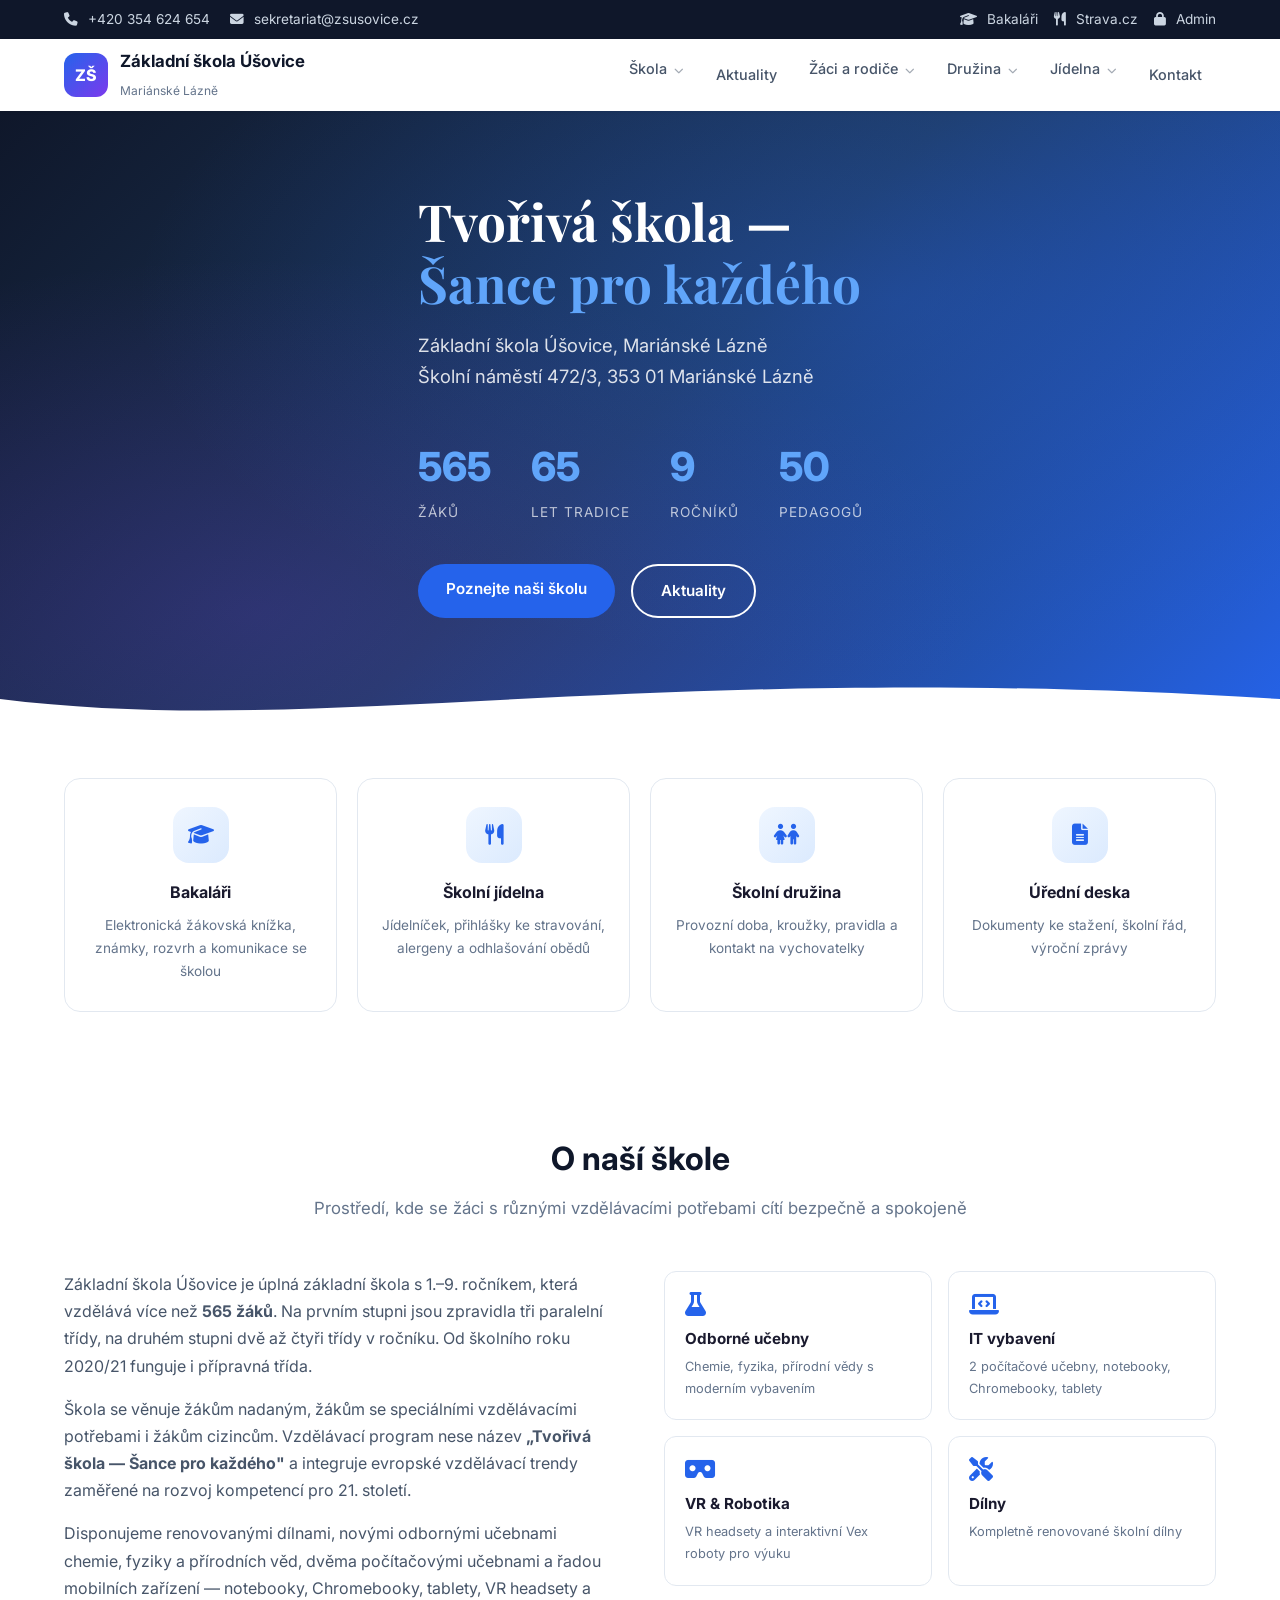
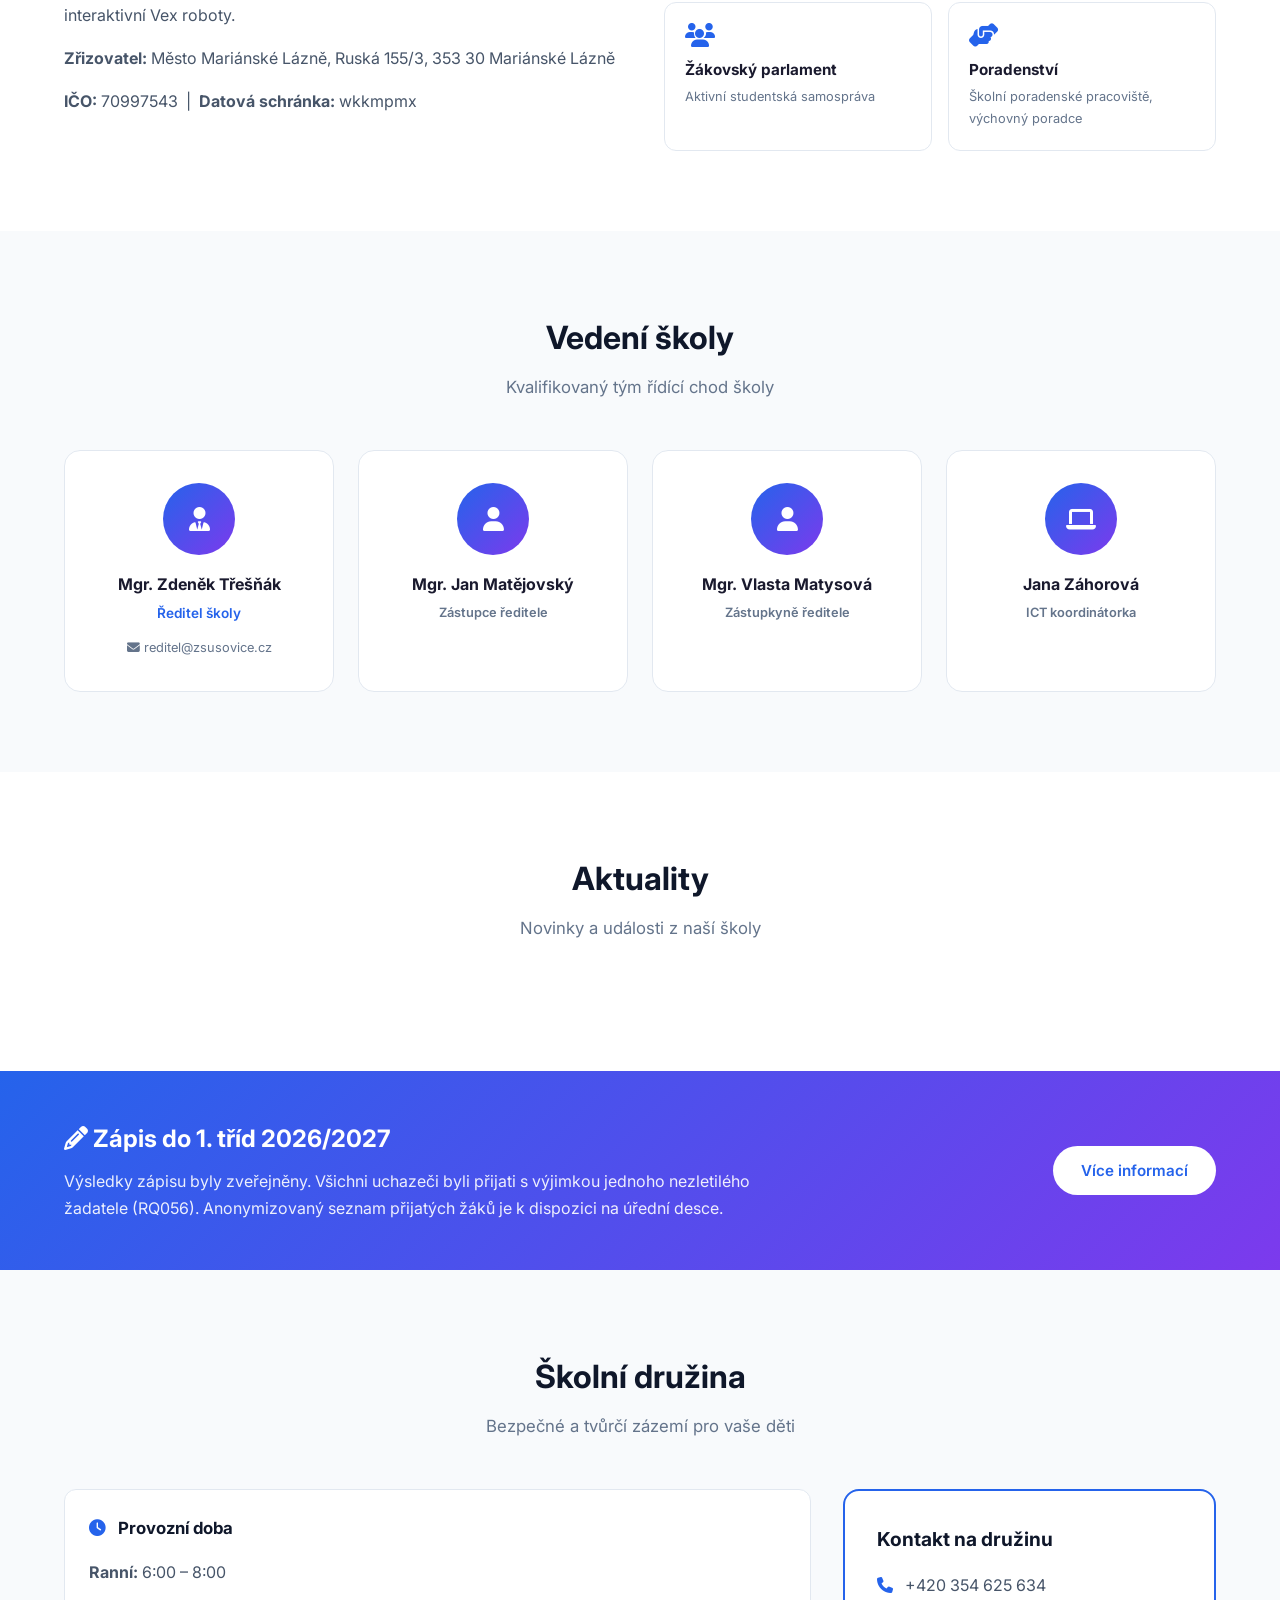
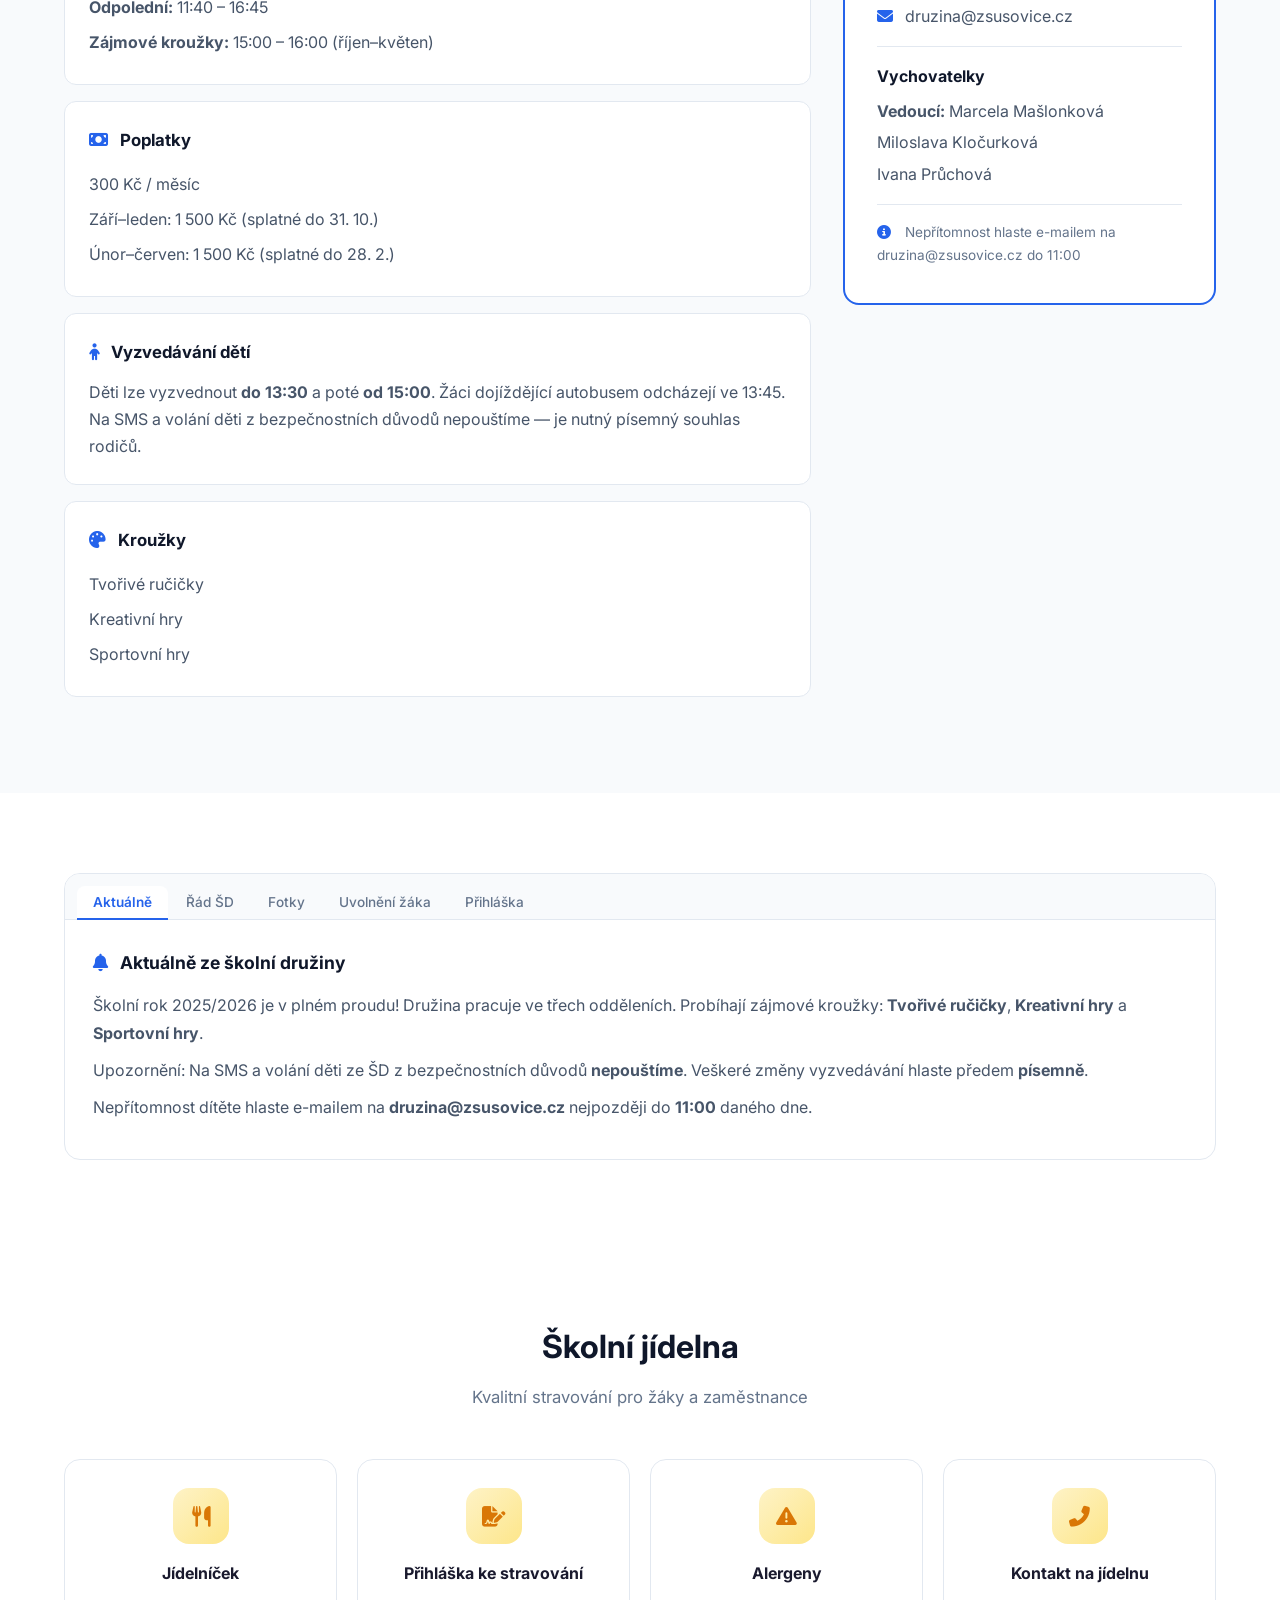
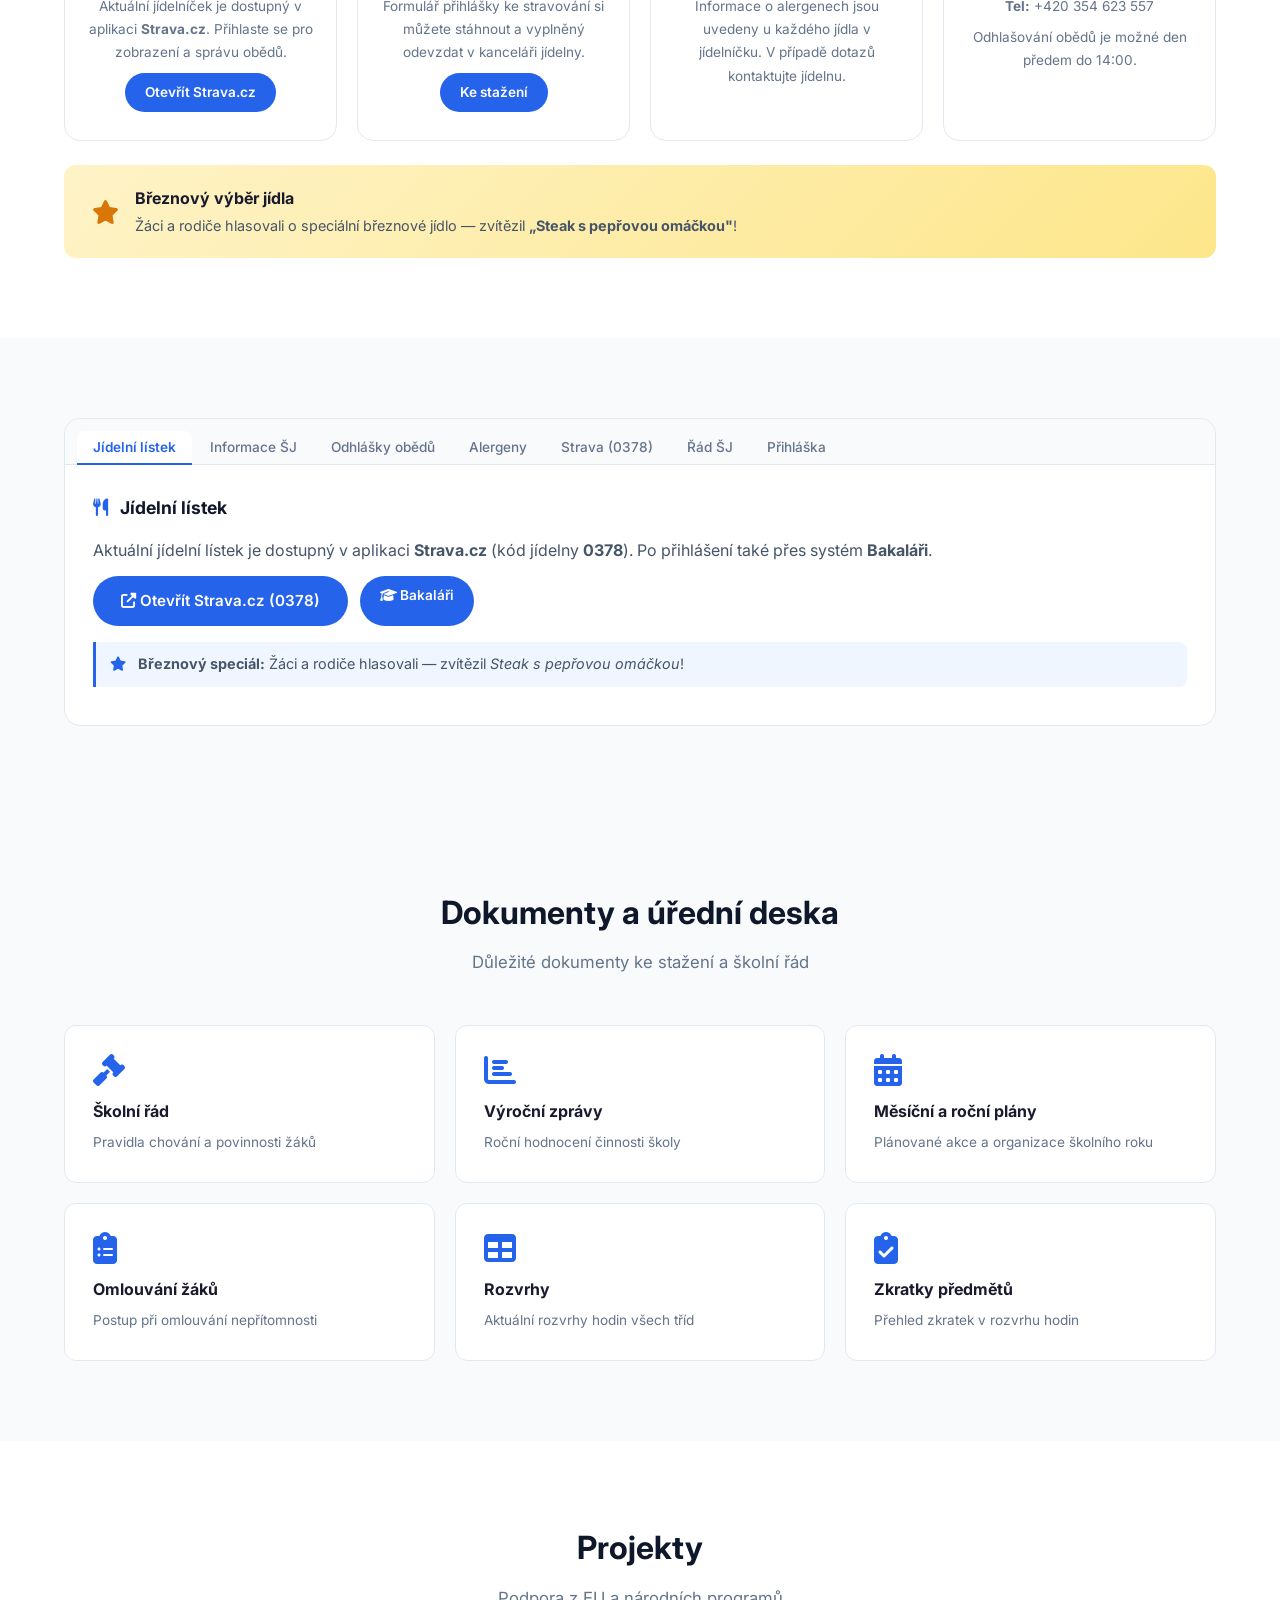
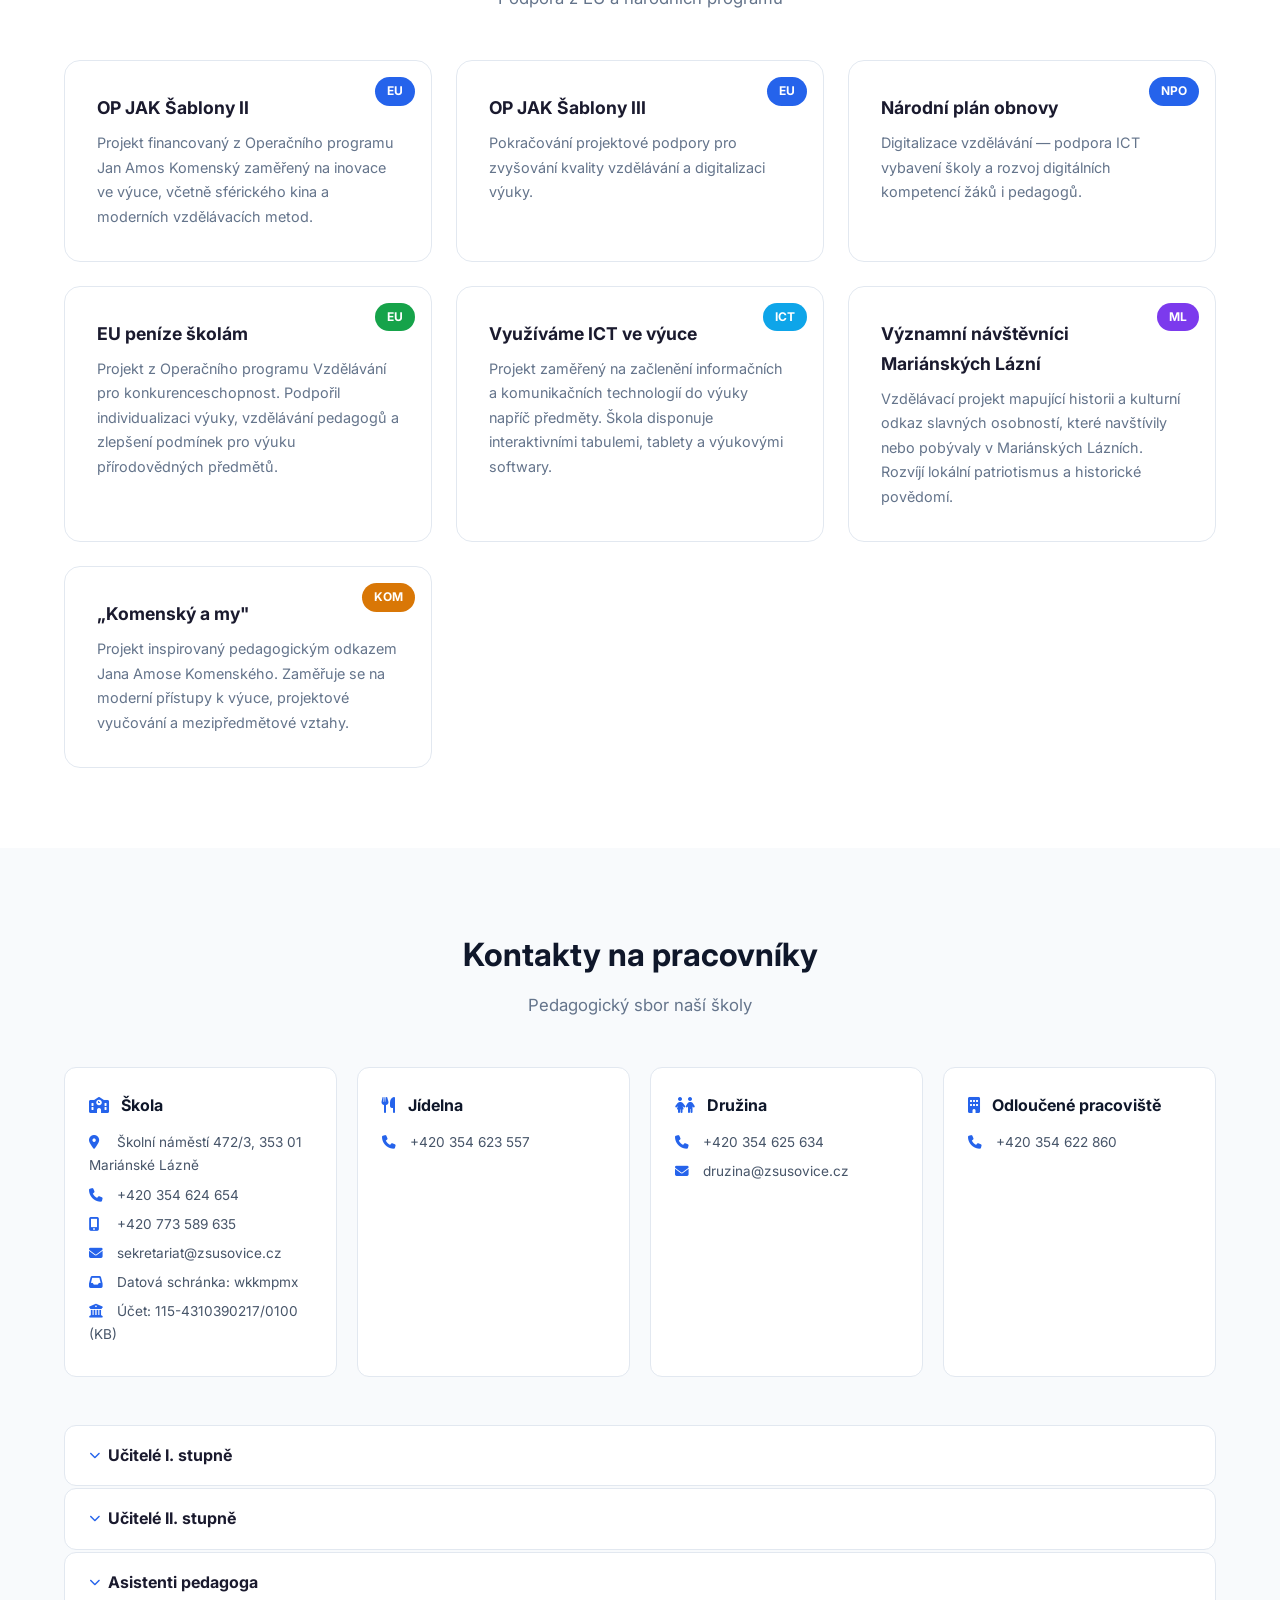
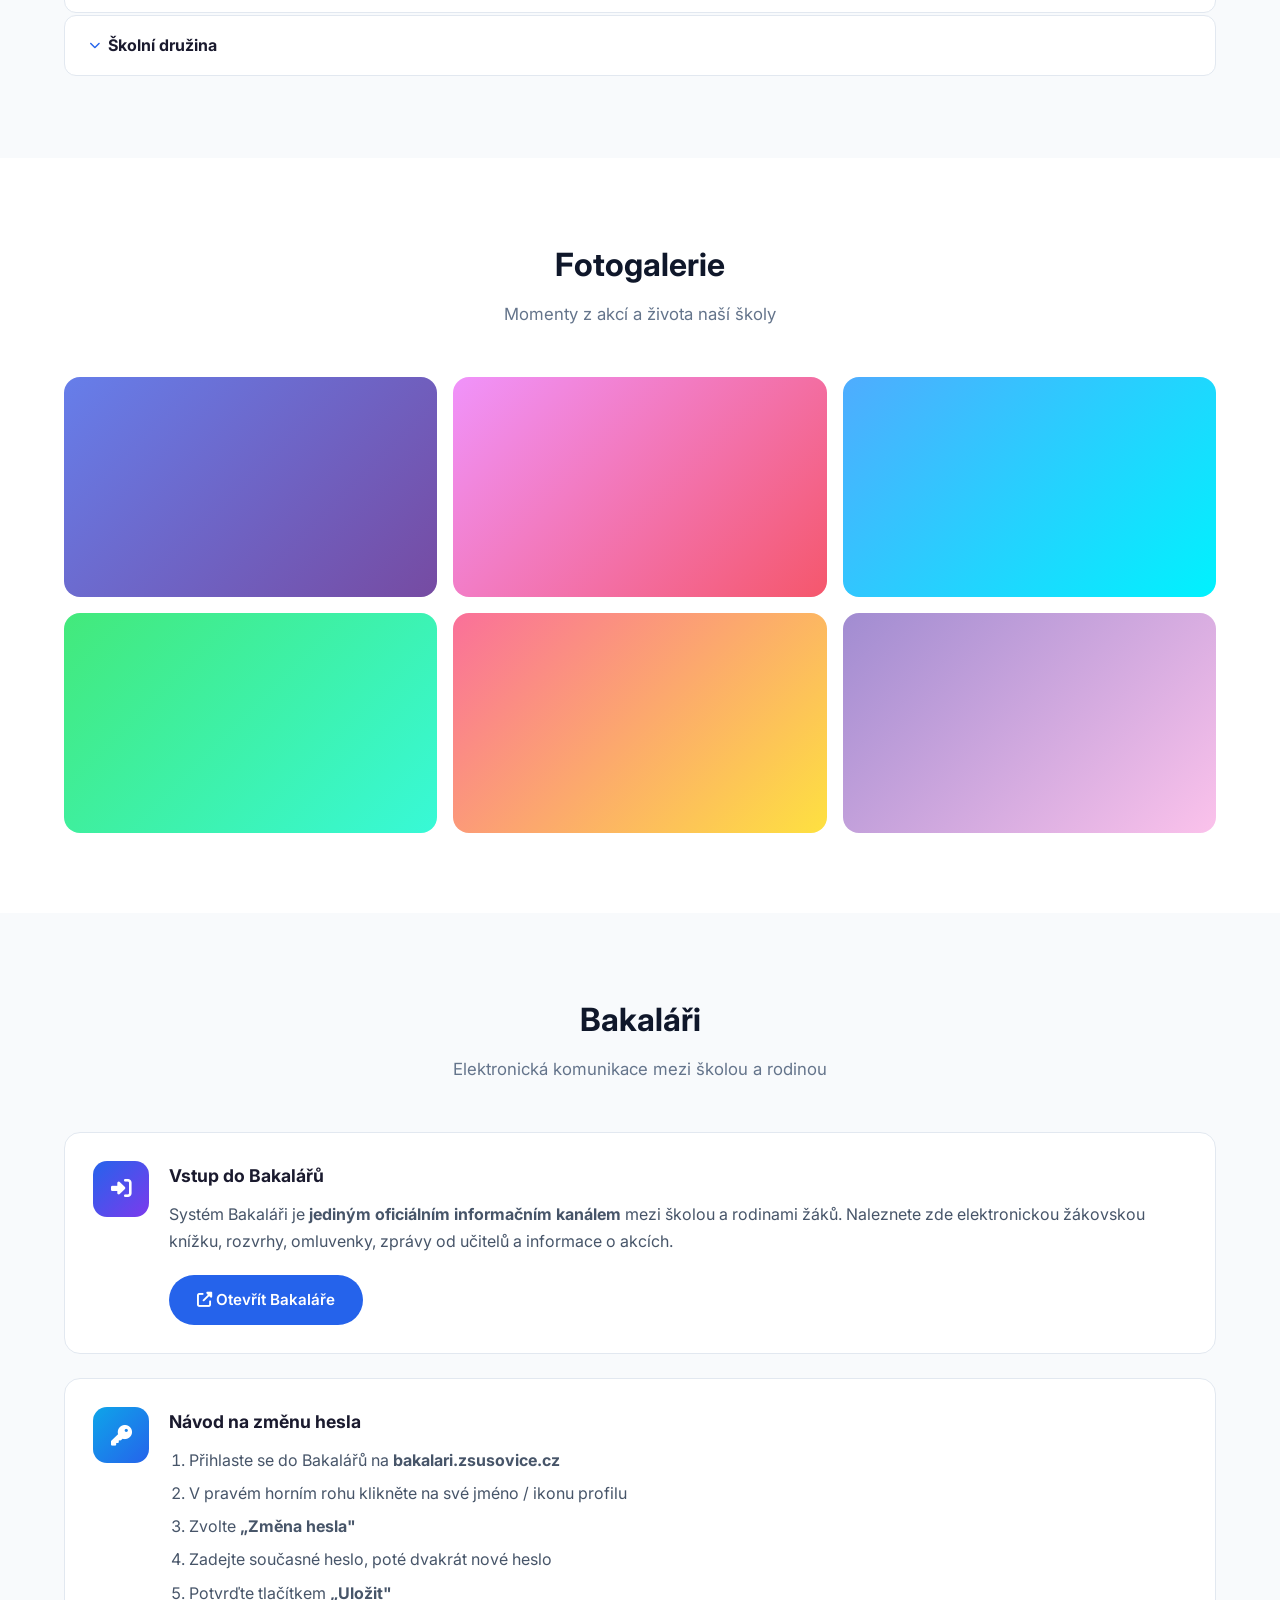
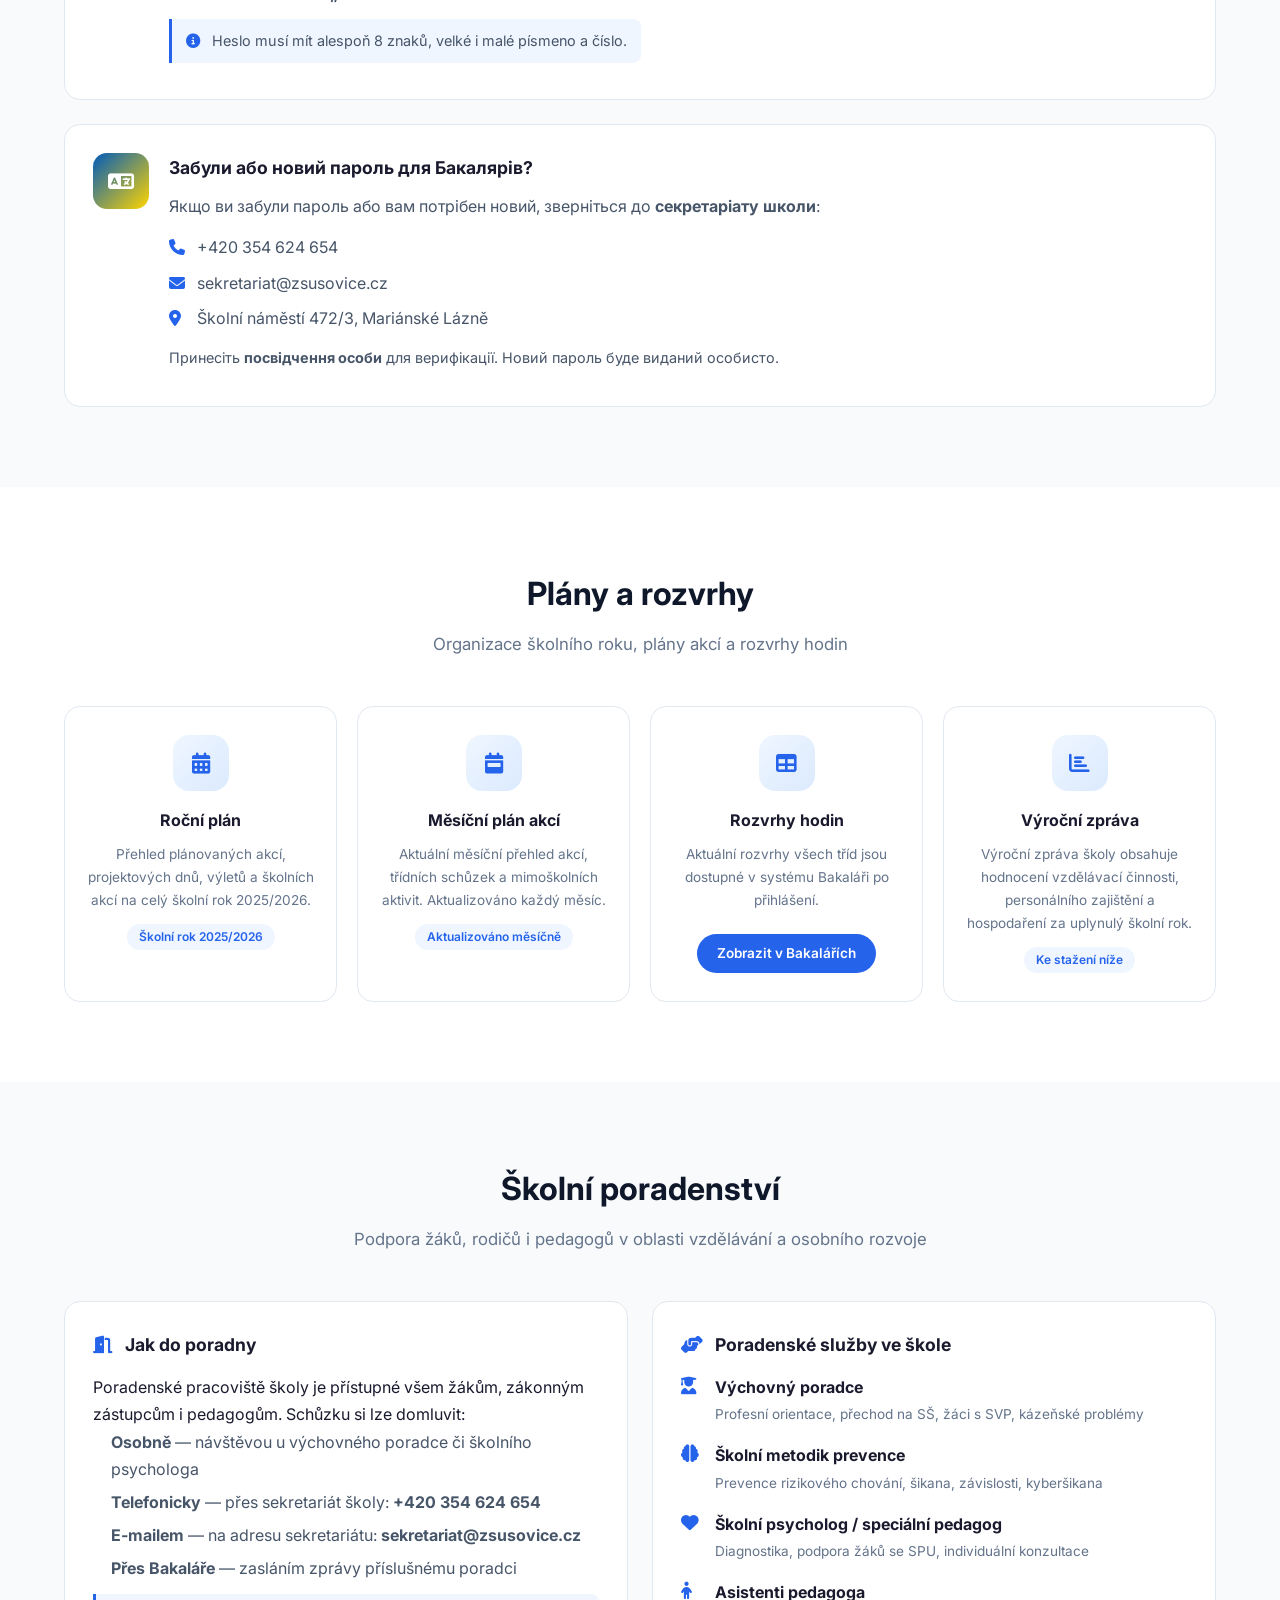
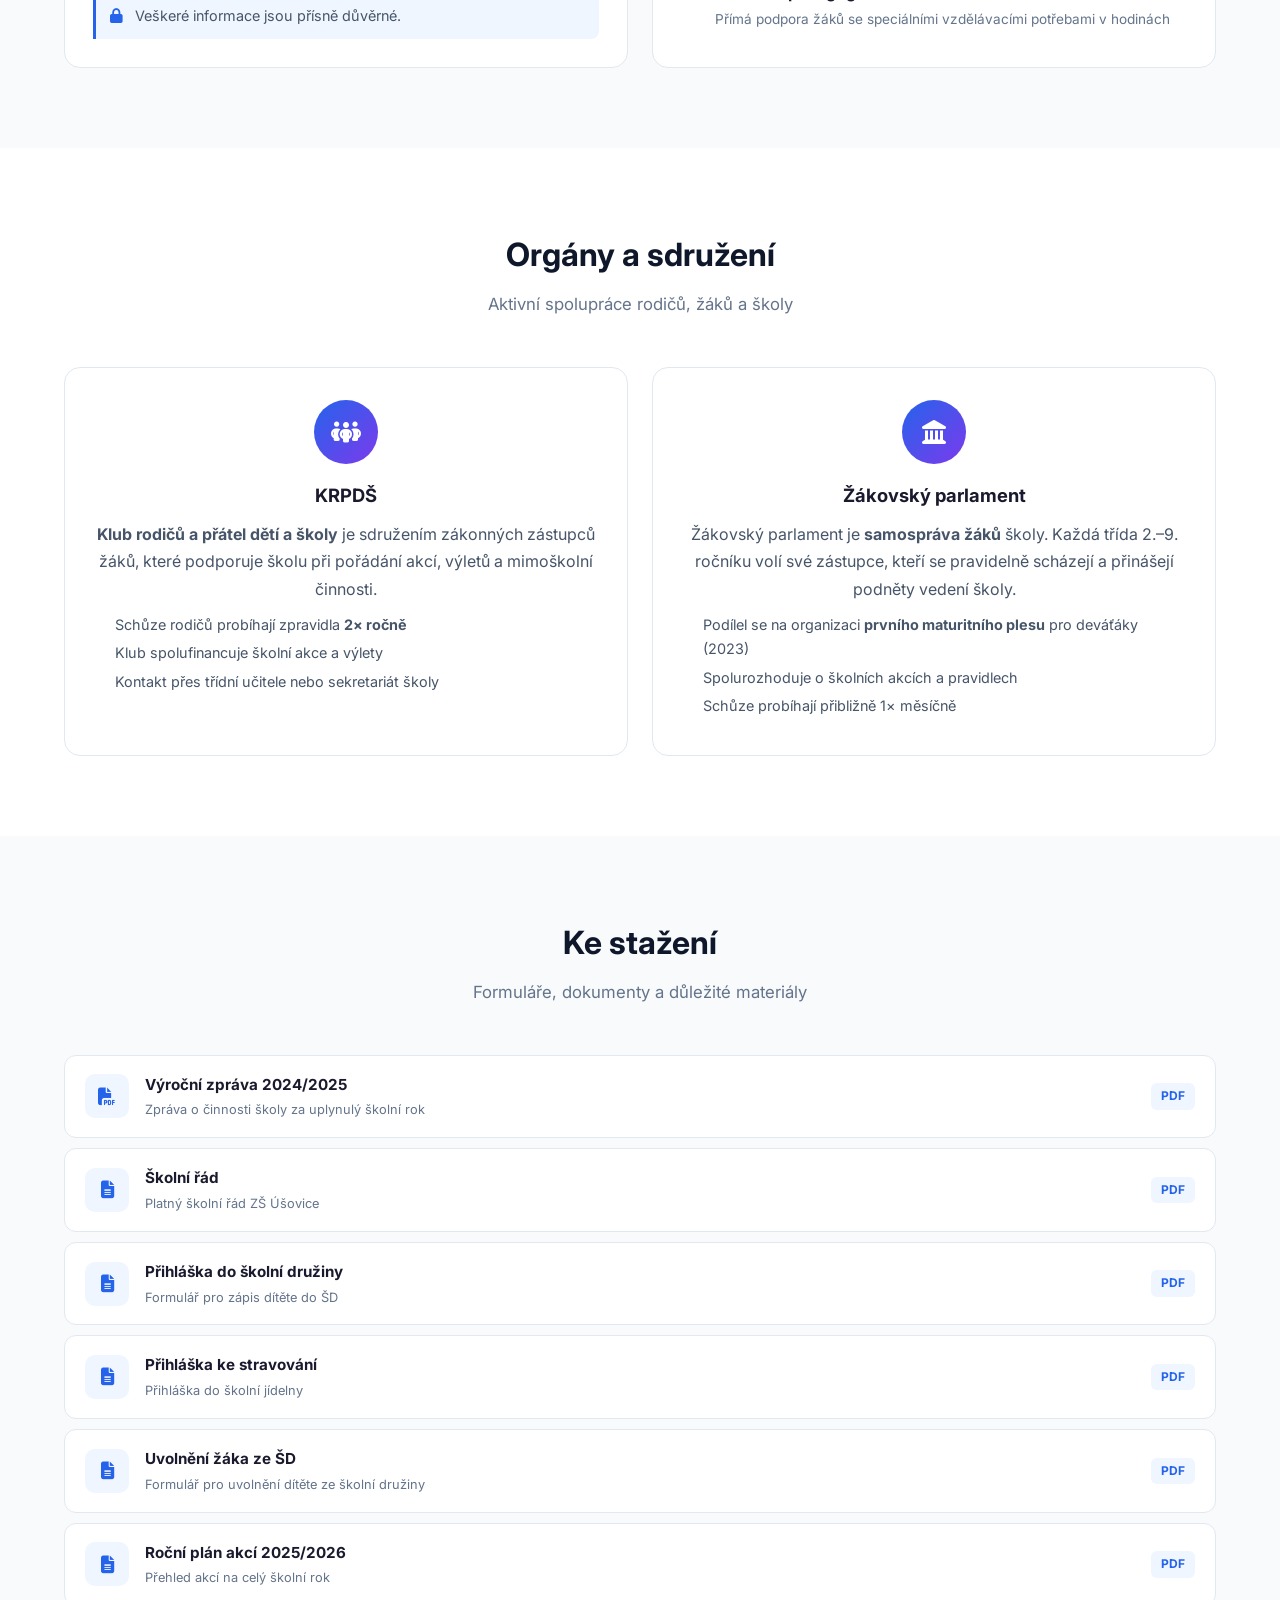
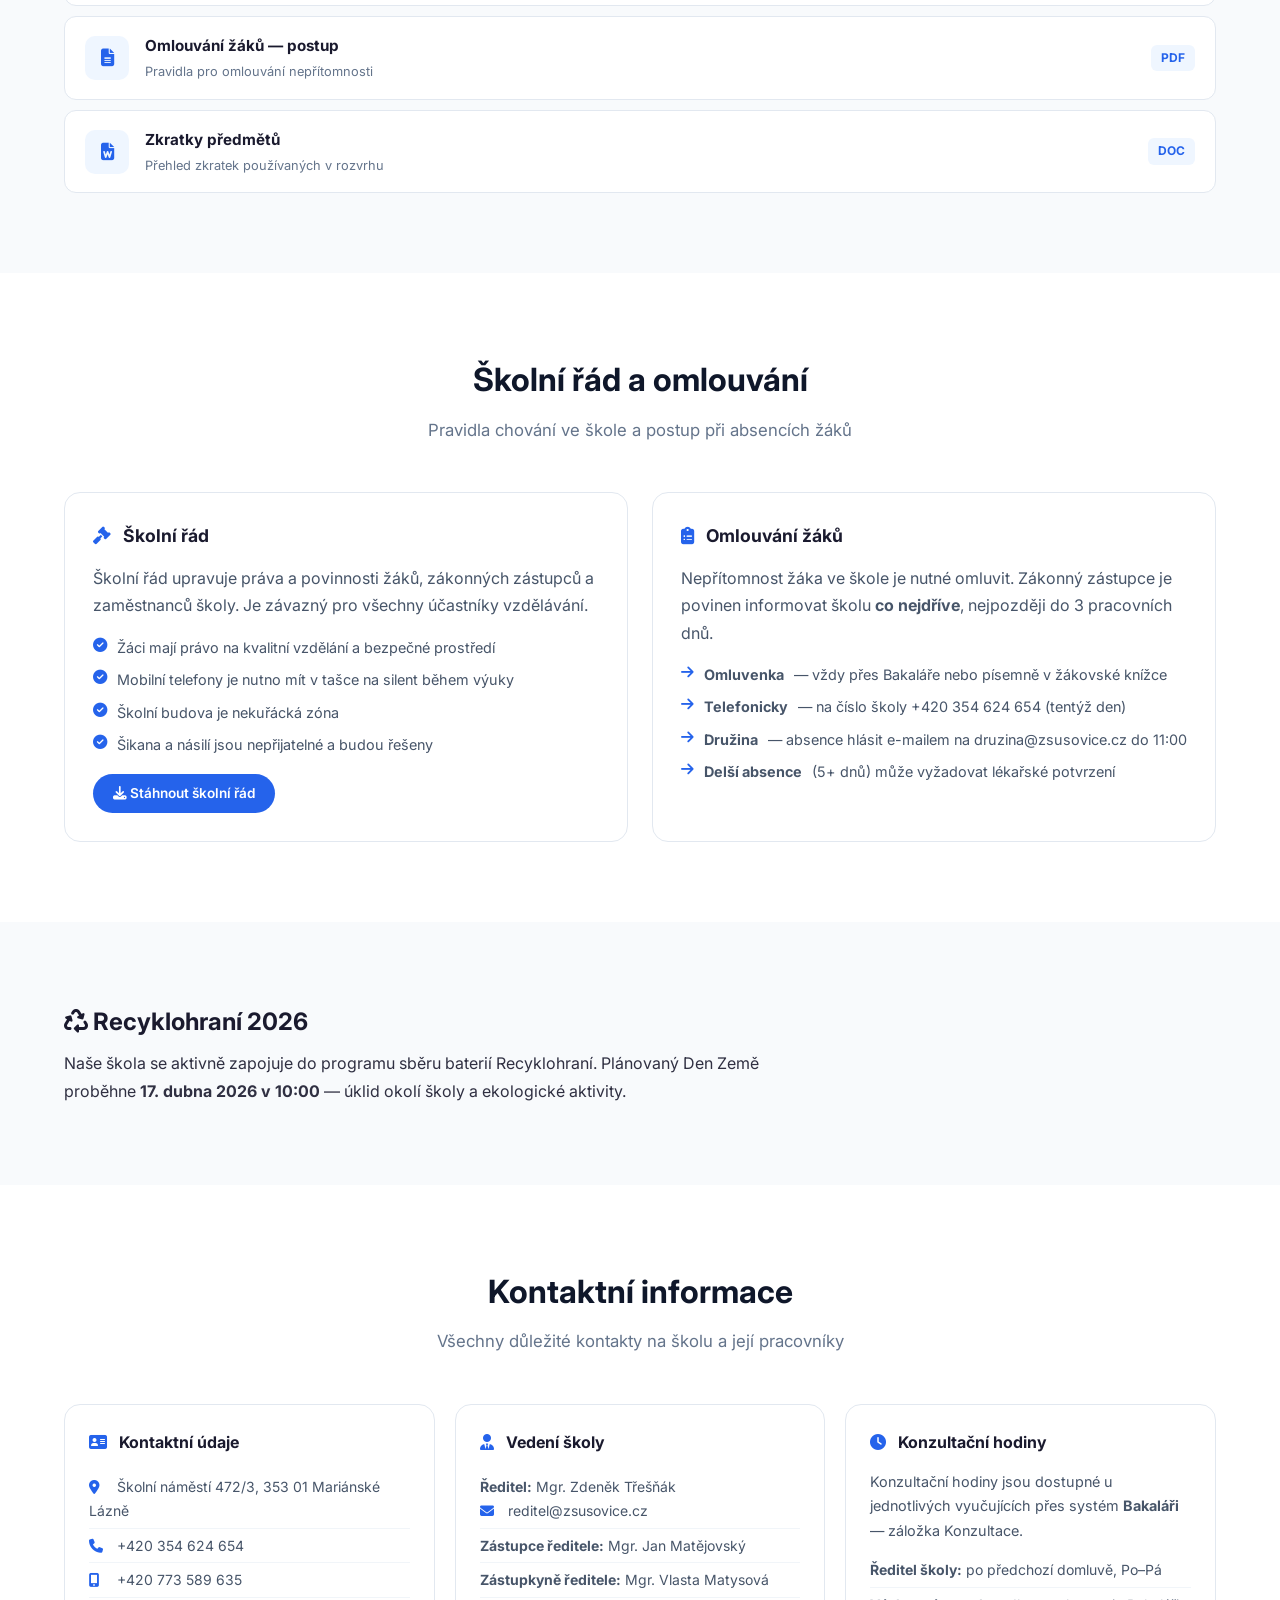
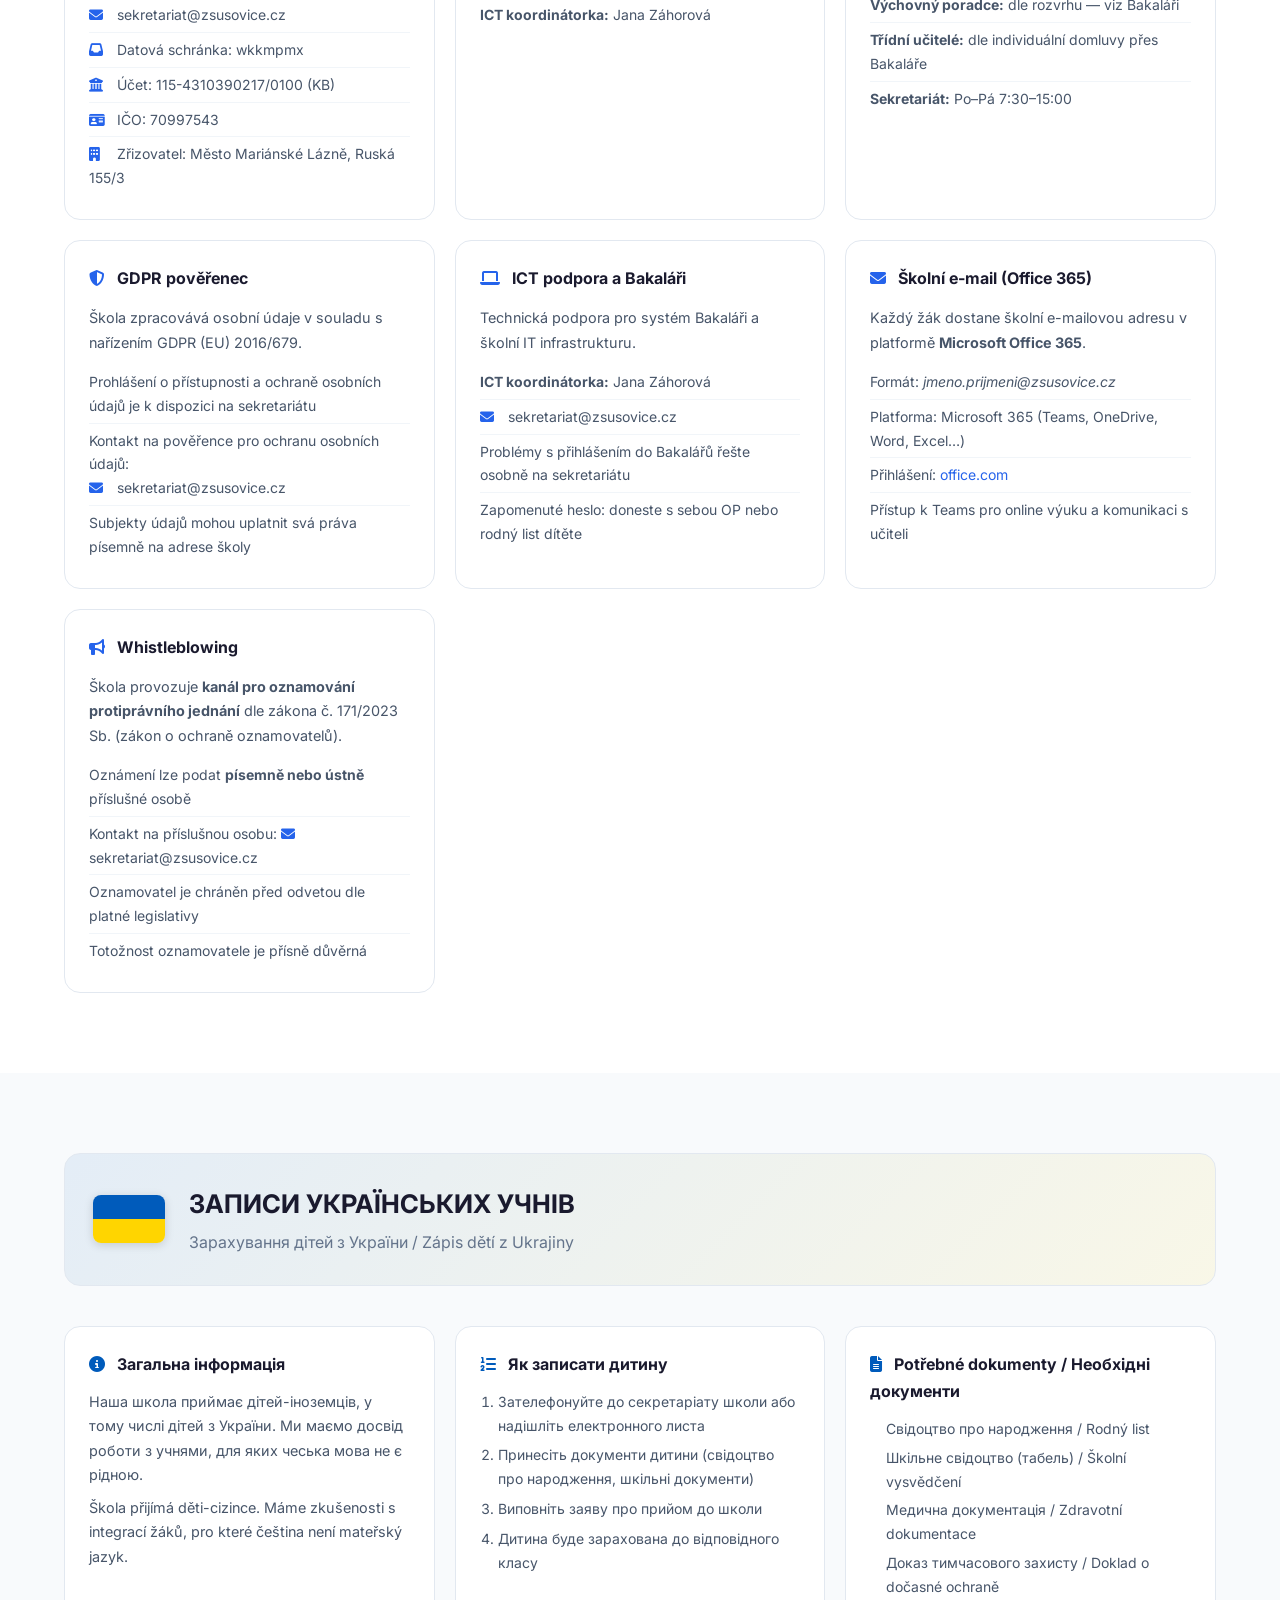
==== commit 1978ecb8: "Redesign nav: compact 6-item layout with mega-dropdowns - Reduced from 9 nav items to 6 (Škola, Aktu" ====
--- a/index.html
+++ b/index.html
@@ -38,51 +38,47 @@
             </a>
             <nav class="nav" id="nav">
 
-                <!-- O škole -->
+                <!-- Škola -->
                 <div class="nav-item has-dropdown">
-                    <a href="#about" class="nav-link">O škole <i class="fas fa-chevron-down nav-arrow"></i></a>
-                    <div class="dropdown">
-                        <a href="#about" class="dropdown-link"><i class="fas fa-school"></i> Informace o škole</a>
-                        <a href="#plans" class="dropdown-link"><i class="fas fa-calendar-week"></i> Měsíční plán akcí</a>
-                        <a href="#annual-plan" class="dropdown-link"><i class="fas fa-calendar-alt"></i> Roční plán</a>
-                        <a href="#gallery" class="dropdown-link"><i class="fas fa-images"></i> Fotogalerie</a>
-                        <a href="#vyrocni" class="dropdown-link"><i class="fas fa-chart-bar"></i> Výroční zpráva</a>
-                        <a href="#rozvrhy" class="dropdown-link"><i class="fas fa-table"></i> Rozvrhy</a>
+                    <a href="#about" class="nav-link">Škola <i class="fas fa-chevron-down nav-arrow"></i></a>
+                    <div class="dropdown mega">
+                        <div class="mega-col">
+                            <div class="mega-heading">O škole</div>
+                            <a href="#about" class="dropdown-link"><i class="fas fa-school"></i> Informace o škole</a>
+                            <a href="#plans" class="dropdown-link"><i class="fas fa-calendar-week"></i> Plány a rozvrhy</a>
+                            <a href="#gallery" class="dropdown-link"><i class="fas fa-images"></i> Fotogalerie</a>
+                            <a href="#vyrocni" class="dropdown-link"><i class="fas fa-chart-bar"></i> Výroční zpráva</a>
+                        </div>
+                        <div class="mega-col">
+                            <div class="mega-heading">Poradenství</div>
+                            <a href="#poradenstvi-jak" class="dropdown-link"><i class="fas fa-door-open"></i> Jak do poradny</a>
+                            <a href="#poradenstvi-sluzby" class="dropdown-link"><i class="fas fa-hands-helping"></i> Poradenské služby</a>
+                            <a href="#organy" class="dropdown-link"><i class="fas fa-users"></i> KRPDŠ</a>
+                            <a href="#parlament" class="dropdown-link"><i class="fas fa-landmark"></i> Žákovský parlament</a>
+                        </div>
                     </div>
                 </div>
 
                 <!-- Aktuality -->
                 <a href="#news" class="nav-link nav-item">Aktuality</a>
 
-                <!-- Bakaláři -->
+                <!-- Žáci & rodiče -->
                 <div class="nav-item has-dropdown">
-                    <a href="#bakalari" class="nav-link">Bakaláři <i class="fas fa-chevron-down nav-arrow"></i></a>
-                    <div class="dropdown">
-                        <a href="https://bakalari.zsusovice.cz" target="_blank" class="dropdown-link"><i class="fas fa-sign-in-alt"></i> Vstup do Bakalářů</a>
-                        <a href="#bakalari-heslo" class="dropdown-link"><i class="fas fa-key"></i> Návod na změnu hesla</a>
-                        <a href="#bakalari-ua" class="dropdown-link"><i class="fas fa-language"></i> Забули пароль? (UA)</a>
-                    </div>
-                </div>
-
-                <!-- Poradenství -->
-                <div class="nav-item has-dropdown">
-                    <a href="#poradenstvi" class="nav-link">Poradenství <i class="fas fa-chevron-down nav-arrow"></i></a>
-                    <div class="dropdown">
-                        <a href="#poradenstvi-jak" class="dropdown-link"><i class="fas fa-door-open"></i> Jak do poradny</a>
-                        <a href="#poradenstvi-sluzby" class="dropdown-link"><i class="fas fa-hands-helping"></i> Poradenské služby</a>
-                        <a href="#organy" class="dropdown-link"><i class="fas fa-users"></i> KRPDŠ</a>
-                        <a href="#parlament" class="dropdown-link"><i class="fas fa-landmark"></i> Žákovský parlament</a>
-                    </div>
-                </div>
-
-                <!-- Dokumenty -->
-                <div class="nav-item has-dropdown">
-                    <a href="#documents" class="nav-link">Dokumenty <i class="fas fa-chevron-down nav-arrow"></i></a>
-                    <div class="dropdown">
-                        <a href="#ke-stazeni" class="dropdown-link"><i class="fas fa-download"></i> Ke stažení</a>
-                        <a href="#skolni-rad" class="dropdown-link"><i class="fas fa-gavel"></i> Školní řád</a>
-                        <a href="#omlouvani" class="dropdown-link"><i class="fas fa-clipboard-list"></i> Omlouvání žáků</a>
-                        <a href="#projects" class="dropdown-link"><i class="fas fa-project-diagram"></i> Projekty</a>
+                    <a href="#bakalari" class="nav-link">Žáci a rodiče <i class="fas fa-chevron-down nav-arrow"></i></a>
+                    <div class="dropdown mega">
+                        <div class="mega-col">
+                            <div class="mega-heading">Bakaláři</div>
+                            <a href="https://bakalari.zsusovice.cz" target="_blank" class="dropdown-link"><i class="fas fa-sign-in-alt"></i> Vstup do Bakalářů</a>
+                            <a href="#bakalari-heslo" class="dropdown-link"><i class="fas fa-key"></i> Změna hesla</a>
+                            <a href="#skolni-rad" class="dropdown-link"><i class="fas fa-gavel"></i> Školní řád</a>
+                            <a href="#omlouvani" class="dropdown-link"><i class="fas fa-clipboard-list"></i> Omlouvání</a>
+                        </div>
+                        <div class="mega-col">
+                            <div class="mega-heading">Dokumenty</div>
+                            <a href="#ke-stazeni" class="dropdown-link"><i class="fas fa-download"></i> Ke stažení</a>
+                            <a href="#projects" class="dropdown-link"><i class="fas fa-project-diagram"></i> Projekty</a>
+                            <a href="#ukraine" class="dropdown-link dropdown-ua"><i class="fas fa-language"></i> Записи учнів 🇺🇦</a>
+                        </div>
                     </div>
                 </div>
 
@@ -91,11 +87,10 @@
                     <a href="#druzina" class="nav-link">Družina <i class="fas fa-chevron-down nav-arrow"></i></a>
                     <div class="dropdown">
                         <a href="#druzina-aktualne" class="dropdown-link"><i class="fas fa-bell"></i> Aktuálně</a>
-                        <a href="#druzina-rad" class="dropdown-link"><i class="fas fa-list-alt"></i> Řád školní družiny</a>
-                        <a href="#druzina" class="dropdown-link"><i class="fas fa-info-circle"></i> Informace o ŠD</a>
-                        <a href="#druzina-fotky" class="dropdown-link"><i class="fas fa-camera"></i> Fotky z družiny</a>
-                        <a href="#druzina-uvolneni" class="dropdown-link"><i class="fas fa-walking"></i> Uvolnění žáka</a>
-                        <a href="#druzina-prihlaska" class="dropdown-link"><i class="fas fa-file-signature"></i> Přihláška do ŠD</a>
+                        <a href="#druzina-rad" class="dropdown-link"><i class="fas fa-list-alt"></i> Řád ŠD</a>
+                        <a href="#druzina-fotky" class="dropdown-link"><i class="fas fa-camera"></i> Fotky</a>
+                        <a href="#druzina-uvolneni" class="dropdown-link"><i class="fas fa-walking"></i> Uvolnění</a>
+                        <a href="#druzina-prihlaska" class="dropdown-link"><i class="fas fa-file-signature"></i> Přihláška</a>
                     </div>
                 </div>
 
@@ -104,32 +99,15 @@
                     <a href="#jidelna" class="nav-link">Jídelna <i class="fas fa-chevron-down nav-arrow"></i></a>
                     <div class="dropdown">
                         <a href="#jidelna-listek" class="dropdown-link"><i class="fas fa-utensils"></i> Jídelní lístek</a>
-                        <a href="#jidelna-info" class="dropdown-link"><i class="fas fa-info-circle"></i> Informace ŠJ</a>
-                        <a href="#jidelna-odhlaseni" class="dropdown-link"><i class="fas fa-ban"></i> Odhlášky obědů</a>
+                        <a href="#jidelna-odhlaseni" class="dropdown-link"><i class="fas fa-ban"></i> Odhlášky</a>
                         <a href="#jidelna-alergeny" class="dropdown-link"><i class="fas fa-allergies"></i> Alergeny</a>
-                        <a href="#jidelna-strava" class="dropdown-link"><i class="fas fa-external-link-alt"></i> Strava (0378)</a>
-                        <a href="#jidelna-rad" class="dropdown-link"><i class="fas fa-list-alt"></i> Řád školní jídelny</a>
-                        <a href="#jidelna-prihlaska" class="dropdown-link"><i class="fas fa-file-signature"></i> Přihláška ke stravování</a>
+                        <a href="https://www.strava.cz/strava/stravnik?jazyk=CZ&cislo=0378" target="_blank" class="dropdown-link"><i class="fas fa-external-link-alt"></i> Strava.cz</a>
+                        <a href="#jidelna-prihlaska" class="dropdown-link"><i class="fas fa-file-signature"></i> Přihláška</a>
                     </div>
                 </div>
 
                 <!-- Kontakt -->
-                <div class="nav-item has-dropdown">
-                    <a href="#staff" class="nav-link">Kontakt <i class="fas fa-chevron-down nav-arrow"></i></a>
-                    <div class="dropdown">
-                        <a href="#kontakt-udaje" class="dropdown-link"><i class="fas fa-address-card"></i> Kontaktní údaje</a>
-                        <a href="#kontakt-vedeni" class="dropdown-link"><i class="fas fa-user-tie"></i> Vedení školy</a>
-                        <a href="#staff" class="dropdown-link"><i class="fas fa-users"></i> Pracovníci školy</a>
-                        <a href="#konzultace" class="dropdown-link"><i class="fas fa-clock"></i> Konzultační hodiny</a>
-                        <a href="#gdpr" class="dropdown-link"><i class="fas fa-shield-alt"></i> GDPR pověřenec</a>
-                        <a href="#ict-bakalari" class="dropdown-link"><i class="fas fa-laptop"></i> ICT Bakaláři</a>
-                        <a href="#skolni-email" class="dropdown-link"><i class="fas fa-envelope"></i> Školní email</a>
-                        <a href="#whistleblowing" class="dropdown-link"><i class="fas fa-bullhorn"></i> Whistleblowing</a>
-                    </div>
-                </div>
-
-                <!-- Зápisy UA -->
-                <a href="#ukraine" class="nav-link nav-item nav-ua">ЗАПИСИ УЧНІВ 🇺🇦</a>
+                <a href="#kontakt-extra" class="nav-link nav-item">Kontakt</a>
 
             </nav>
             <button class="nav-toggle" id="navToggle" aria-label="Menu">
--- a/css/style.css
+++ b/css/style.css
@@ -66,32 +66,56 @@
 
 /* ===== DROPDOWN NAVIGATION ===== */
 .nav-item { position: relative; }
-.nav-arrow { font-size: 0.65rem; margin-left: 2px; transition: transform 0.25s; }
-.has-dropdown:hover .nav-arrow { transform: rotate(180deg); }
+.nav-arrow { font-size: 0.6rem; margin-left: 3px; transition: transform 0.25s; opacity: 0.5; }
+.has-dropdown:hover .nav-arrow { transform: rotate(180deg); opacity: 1; }
 
 .dropdown {
-    position: absolute; top: calc(100% + 6px); left: 50%; transform: translateX(-50%);
-    background: #fff; border: 1px solid #e2e8f0; border-radius: 14px;
-    box-shadow: 0 12px 40px rgba(0,0,0,0.12); padding: 8px;
-    min-width: 230px; opacity: 0; pointer-events: none;
-    transition: opacity 0.2s, transform 0.2s;
-    transform: translateX(-50%) translateY(-6px);
+    position: absolute; top: calc(100% + 4px); left: 50%; transform: translateX(-50%);
+    background: #fff; border: 1px solid #e2e8f0; border-radius: 12px;
+    box-shadow: 0 10px 35px rgba(0,0,0,0.1), 0 2px 8px rgba(0,0,0,0.04);
+    padding: 6px; min-width: 190px;
+    opacity: 0; pointer-events: none; visibility: hidden;
+    transition: opacity 0.18s, transform 0.18s, visibility 0.18s;
+    transform: translateX(-50%) translateY(-4px);
     z-index: 200;
 }
+/* Invisible hover bridge to prevent gap-flicker */
+.has-dropdown::after {
+    content: ""; position: absolute; top: 100%; left: 0; right: 0; height: 8px;
+    display: none;
+}
+.has-dropdown:hover::after { display: block; }
 .has-dropdown:hover .dropdown {
-    opacity: 1; pointer-events: all;
+    opacity: 1; pointer-events: all; visibility: visible;
     transform: translateX(-50%) translateY(0);
 }
+
+/* Mega dropdown (multi-column) */
+.dropdown.mega {
+    display: flex; gap: 0; padding: 0; min-width: 360px; overflow: hidden;
+}
+.mega-col {
+    flex: 1; padding: 14px 6px;
+    border-right: 1px solid #f1f5f9;
+}
+.mega-col:last-child { border-right: none; }
+.mega-heading {
+    padding: 4px 12px 8px; font-size: 0.7rem; font-weight: 700;
+    text-transform: uppercase; letter-spacing: 0.8px; color: #94a3b8;
+}
+
 .dropdown-link {
-    display: flex; align-items: center; gap: 10px; padding: 9px 14px;
-    border-radius: 8px; font-size: 0.875rem; font-weight: 500; color: #374151;
-    transition: all 0.15s; white-space: nowrap;
+    display: flex; align-items: center; gap: 8px; padding: 7px 12px;
+    border-radius: 6px; font-size: 0.82rem; font-weight: 500; color: #374151;
+    transition: all 0.12s; white-space: nowrap;
 }
 .dropdown-link:hover { background: #eff6ff; color: #2563eb; }
-.dropdown-link i { width: 16px; text-align: center; color: #2563eb; font-size: 0.8rem; }
-
-/* Ukrainian nav link */
-.nav-ua { color: #005bbb !important; font-size: 0.82rem !important; font-weight: 600 !important; }
+.dropdown-link i { width: 14px; text-align: center; color: #93b4e8; font-size: 0.75rem; flex-shrink: 0; }
+.dropdown-link:hover i { color: #2563eb; }
+
+/* UA link inside dropdown */
+.dropdown-ua { color: #005bbb; font-weight: 600; }
+.dropdown-ua:hover { background: #eff6ff; color: #005bbb; }
 
 /* ===== HERO ===== */
 .hero {
@@ -603,28 +627,33 @@
     .alergeny-grid { grid-template-columns: repeat(2, 1fr); }
 }
 
-@media (max-width: 1100px) {
-    .nav-link { padding: 8px 10px; font-size: 0.82rem; }
-}
-
 @media (max-width: 768px) {
     .top-bar-left, .top-bar-right { flex-wrap: wrap; }
     .nav {
         display: none; position: fixed; top: 72px; left: 0; right: 0; bottom: 0;
-        background: #fff; padding: 16px; flex-direction: column; overflow-y: auto;
-        box-shadow: 0 8px 30px rgba(0,0,0,0.1);
+        background: #fff; padding: 12px 16px; flex-direction: column; overflow-y: auto;
+        box-shadow: 0 8px 30px rgba(0,0,0,0.1); gap: 2px;
     }
     .nav.open { display: flex; }
     .nav-toggle { display: block; }
-    /* Mobile dropdowns — always visible, inline */
-    .has-dropdown .dropdown {
+    .nav-link { padding: 10px 12px; font-size: 0.95rem; border-radius: 8px; }
+    .nav-link:hover { background: #f1f5f9; }
+    /* Mobile dropdowns */
+    .has-dropdown .dropdown,
+    .has-dropdown .dropdown.mega {
         position: static; transform: none; opacity: 1; pointer-events: all;
-        box-shadow: none; border: none; border-left: 2px solid #e2e8f0;
-        border-radius: 0; margin-left: 12px; margin-bottom: 4px;
-        padding: 4px 0; display: none;
+        visibility: visible; box-shadow: none; border: none; border-radius: 0;
+        margin-left: 8px; margin-bottom: 2px; padding: 0; min-width: 0;
+        display: none; flex-direction: column;
+        border-left: 2px solid #e2e8f0;
     }
-    .has-dropdown.mobile-open .dropdown { display: block; }
-    .has-dropdown .nav-arrow { float: right; margin-top: 3px; }
+    .has-dropdown.mobile-open .dropdown { display: flex; }
+    .has-dropdown .nav-arrow { float: right; margin-top: 4px; }
+    .has-dropdown::after { display: none !important; }
+    /* Mega on mobile — stack columns */
+    .mega-col { border-right: none; padding: 6px 0; }
+    .mega-heading { padding: 8px 12px 4px; font-size: 0.7rem; color: #94a3b8; }
+    .dropdown-link { padding: 8px 14px; font-size: 0.88rem; }
     .nav-toggle.active span:nth-child(1) { transform: rotate(45deg) translate(5px, 6px); }
     .nav-toggle.active span:nth-child(2) { opacity: 0; }
     .nav-toggle.active span:nth-child(3) { transform: rotate(-45deg) translate(5px, -6px); }
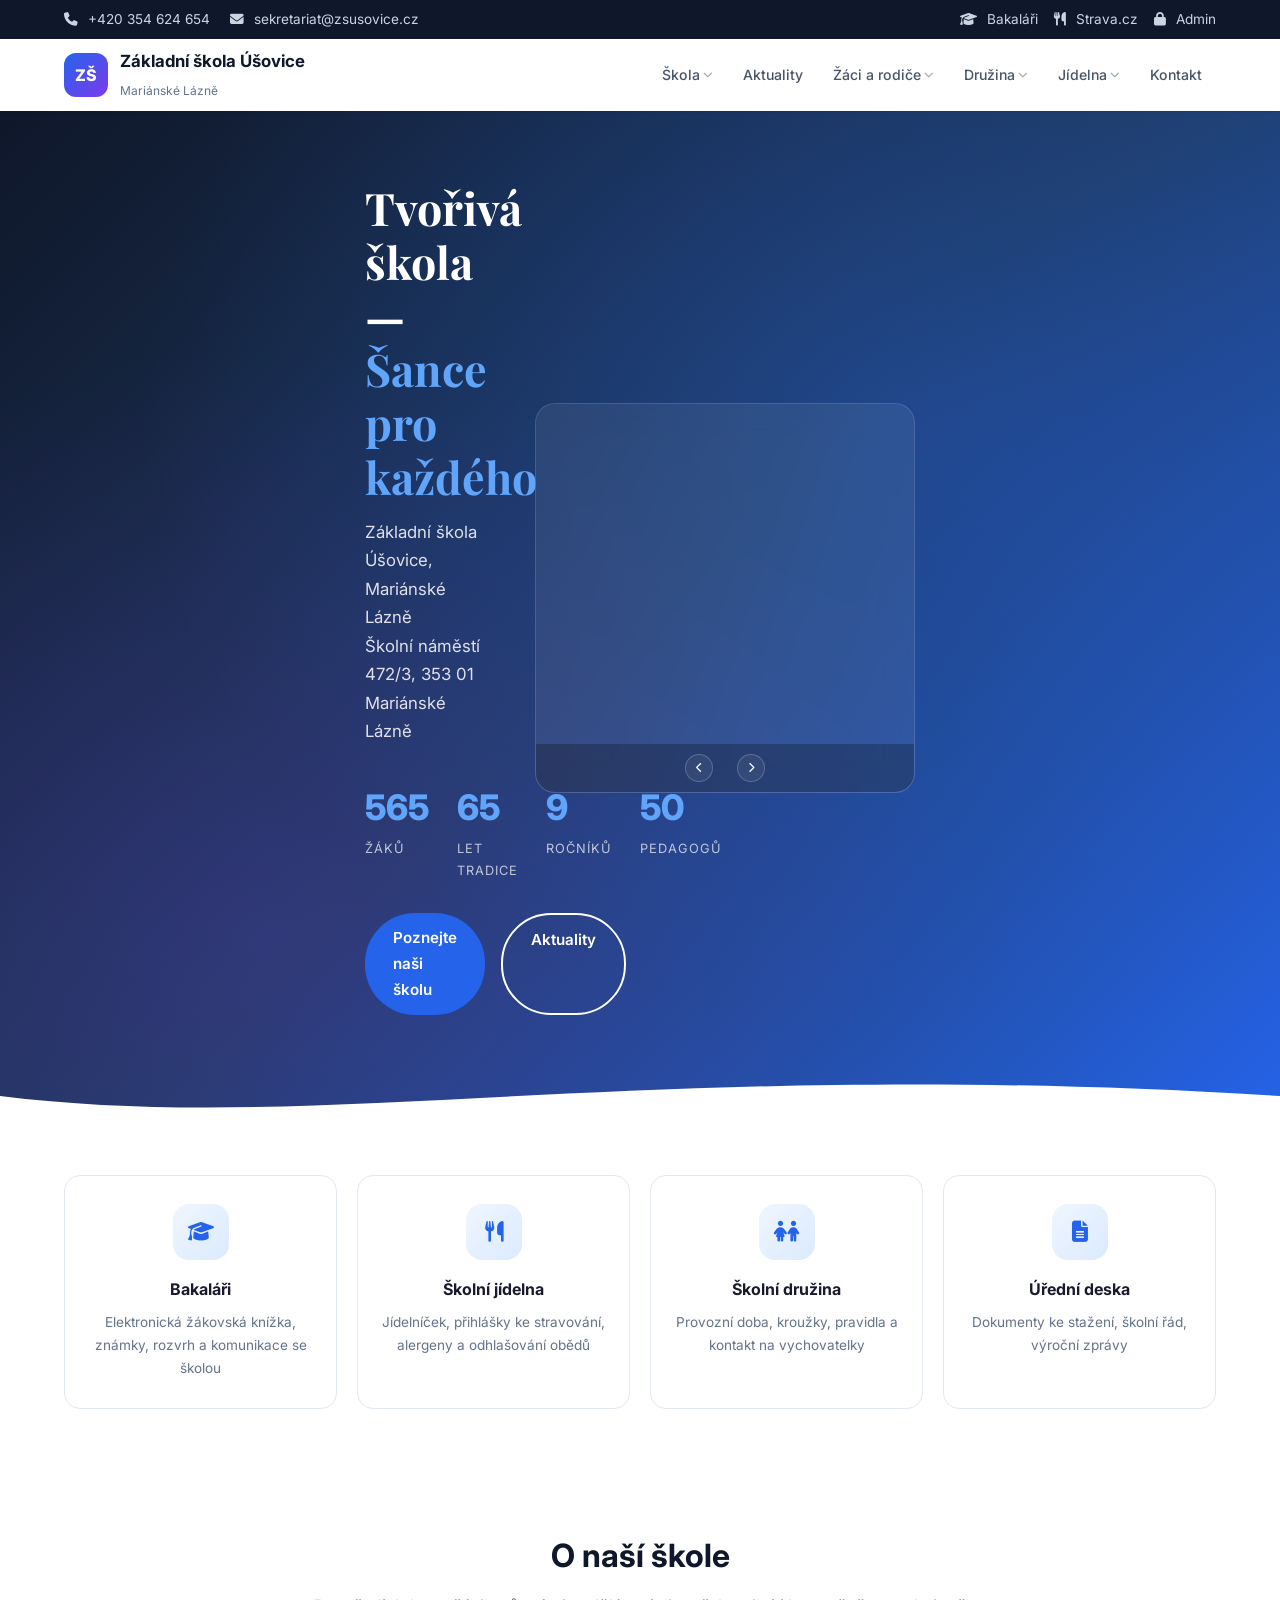
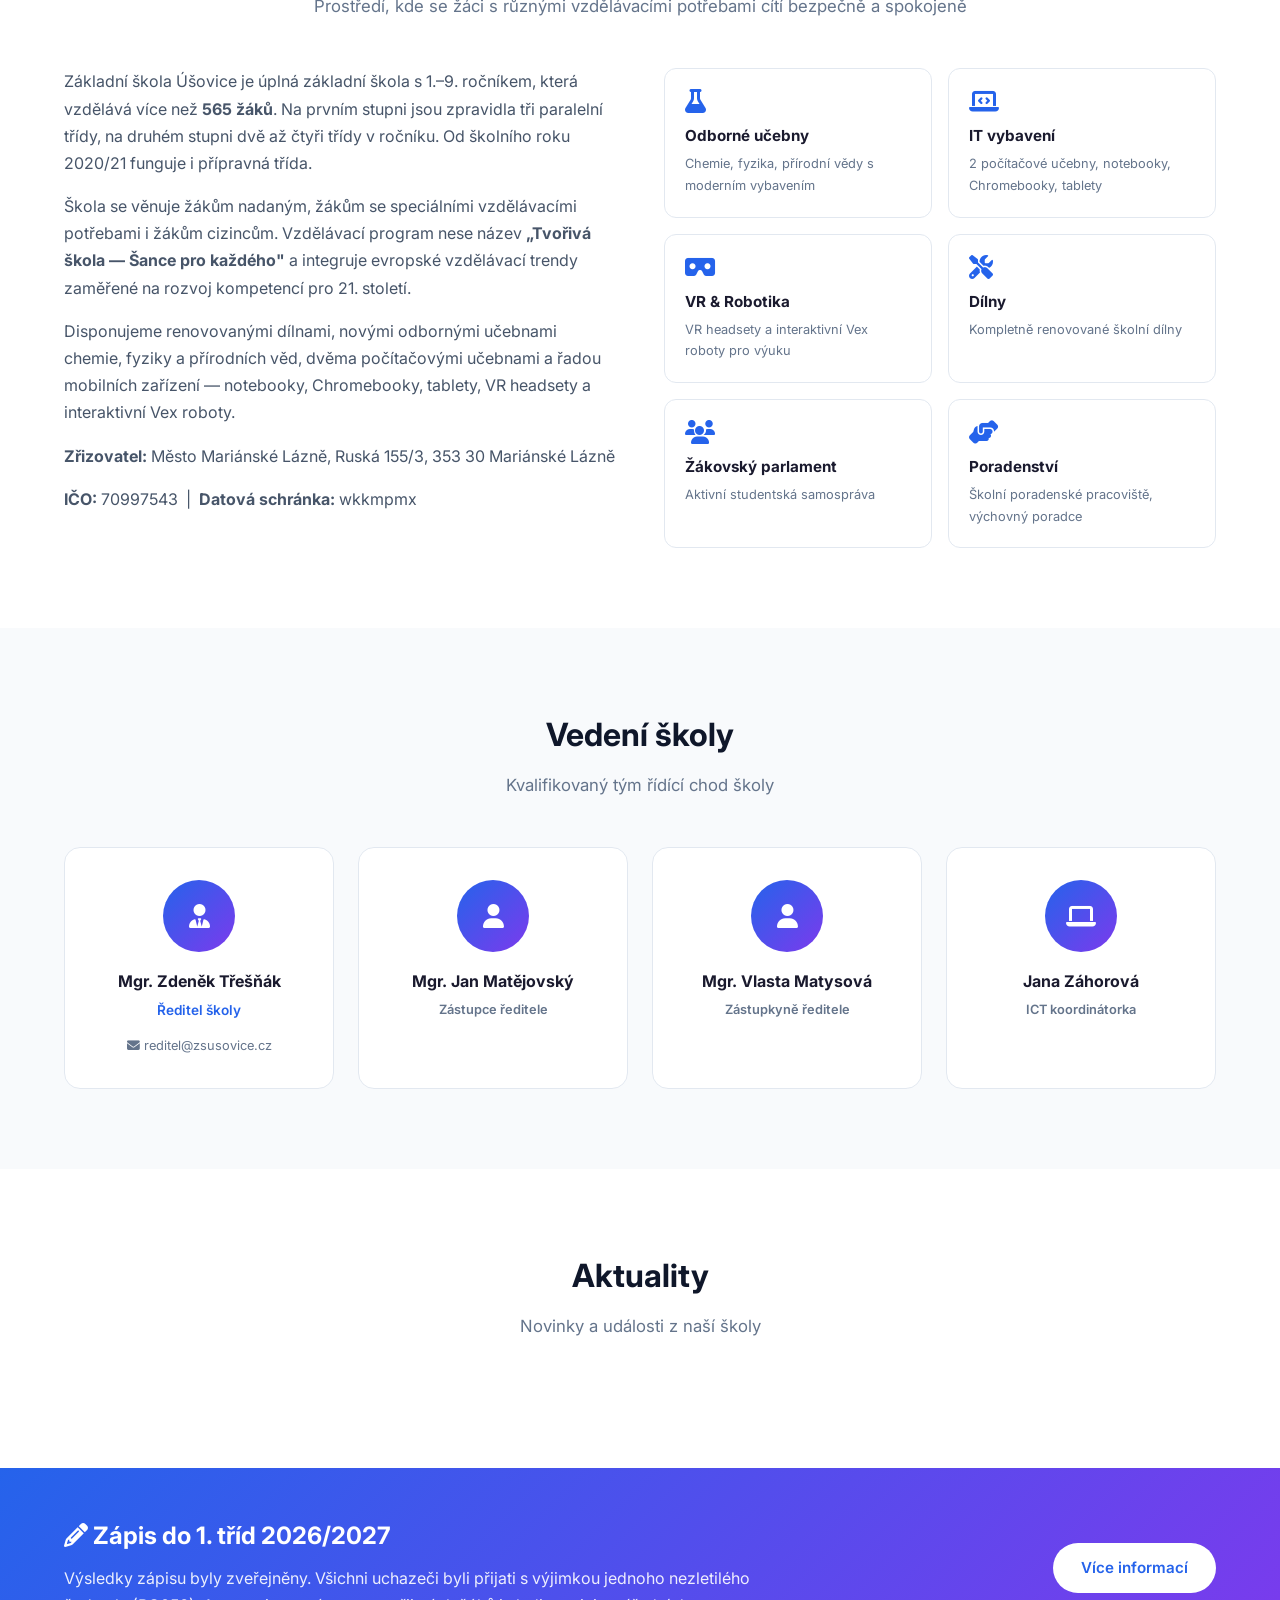
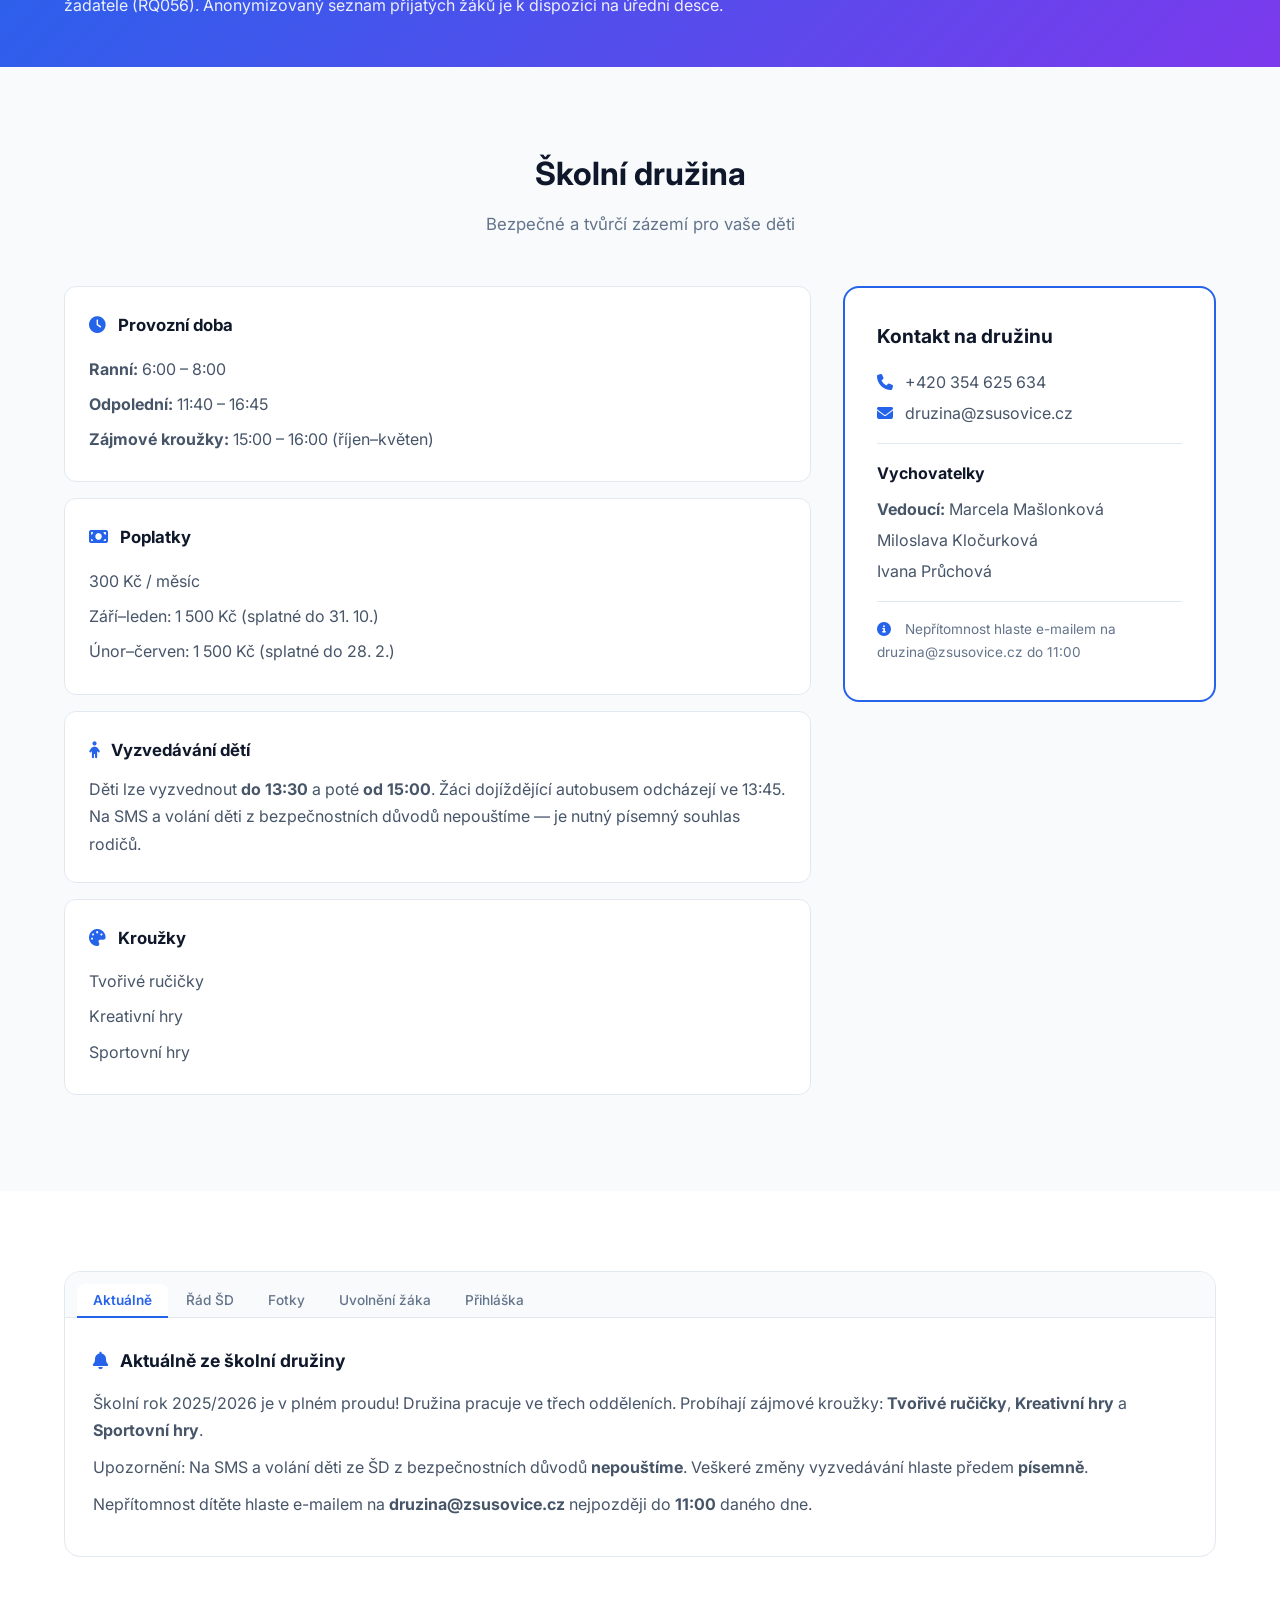
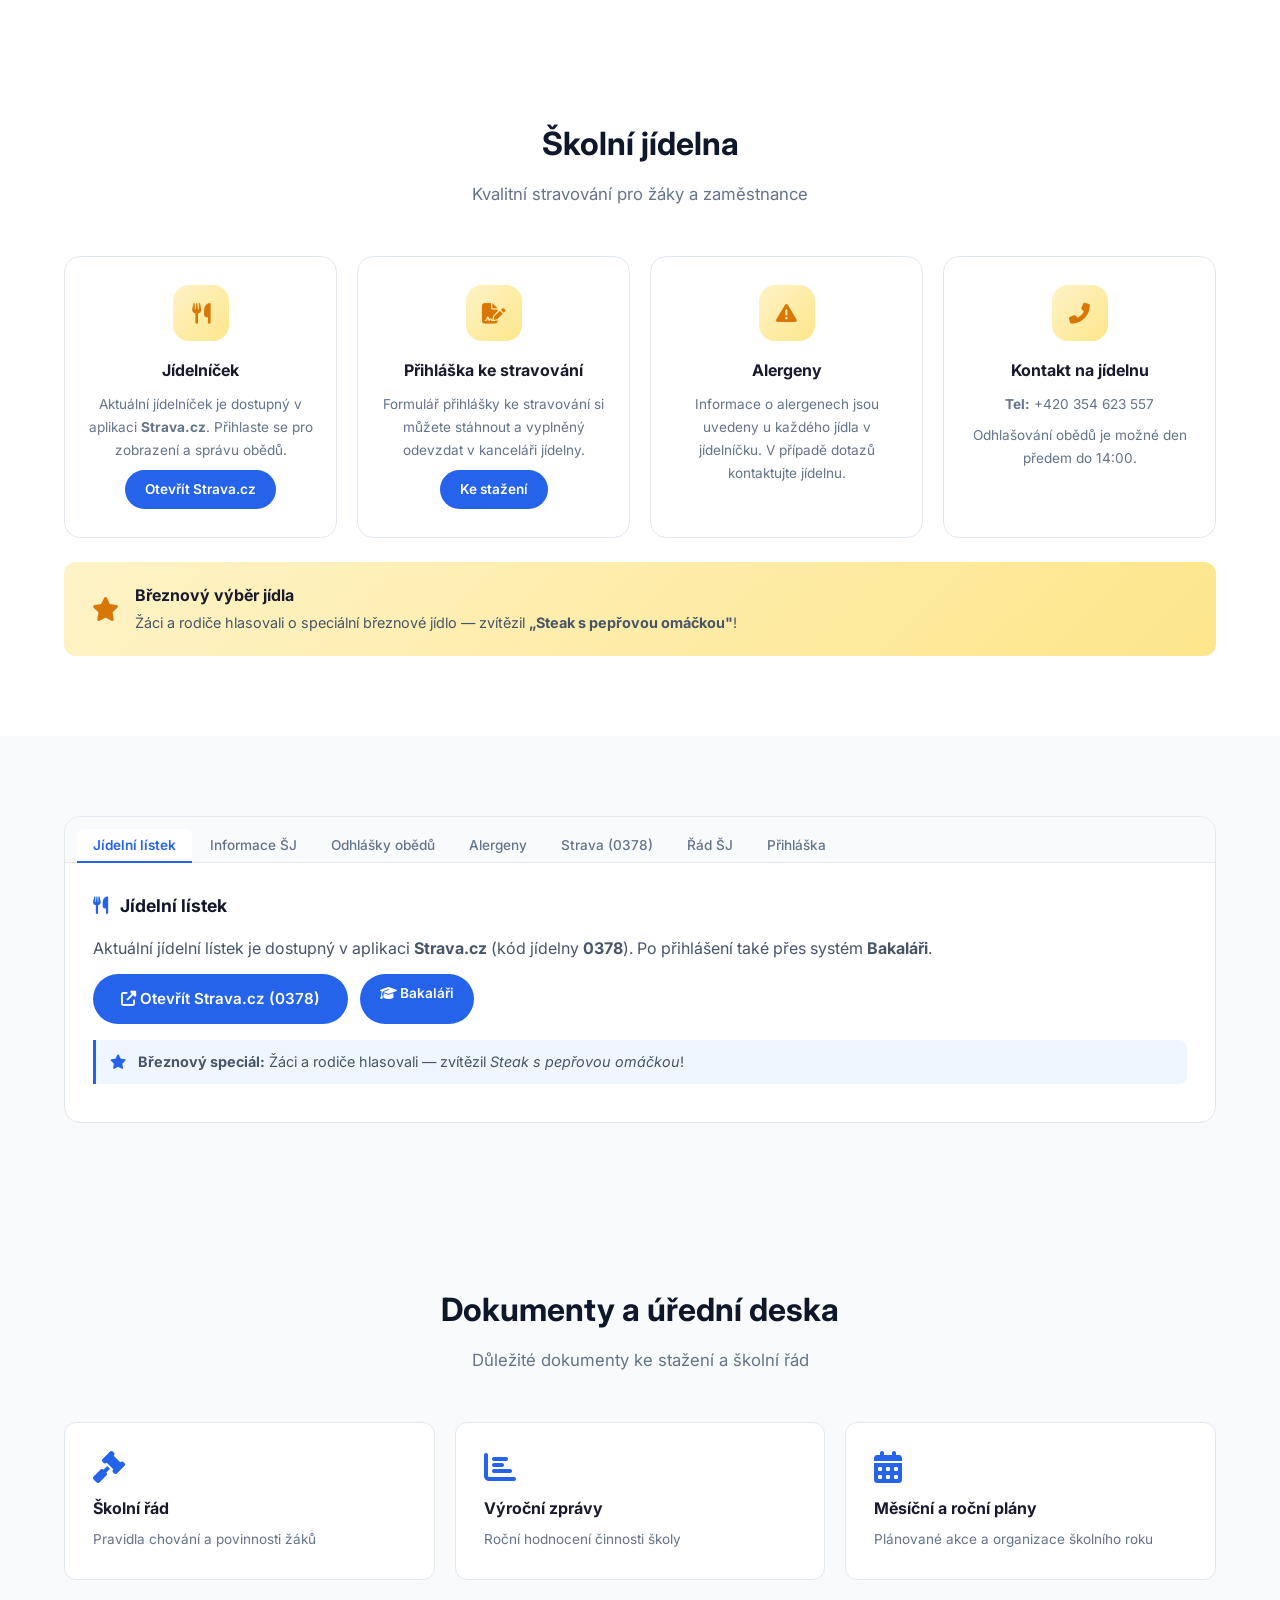
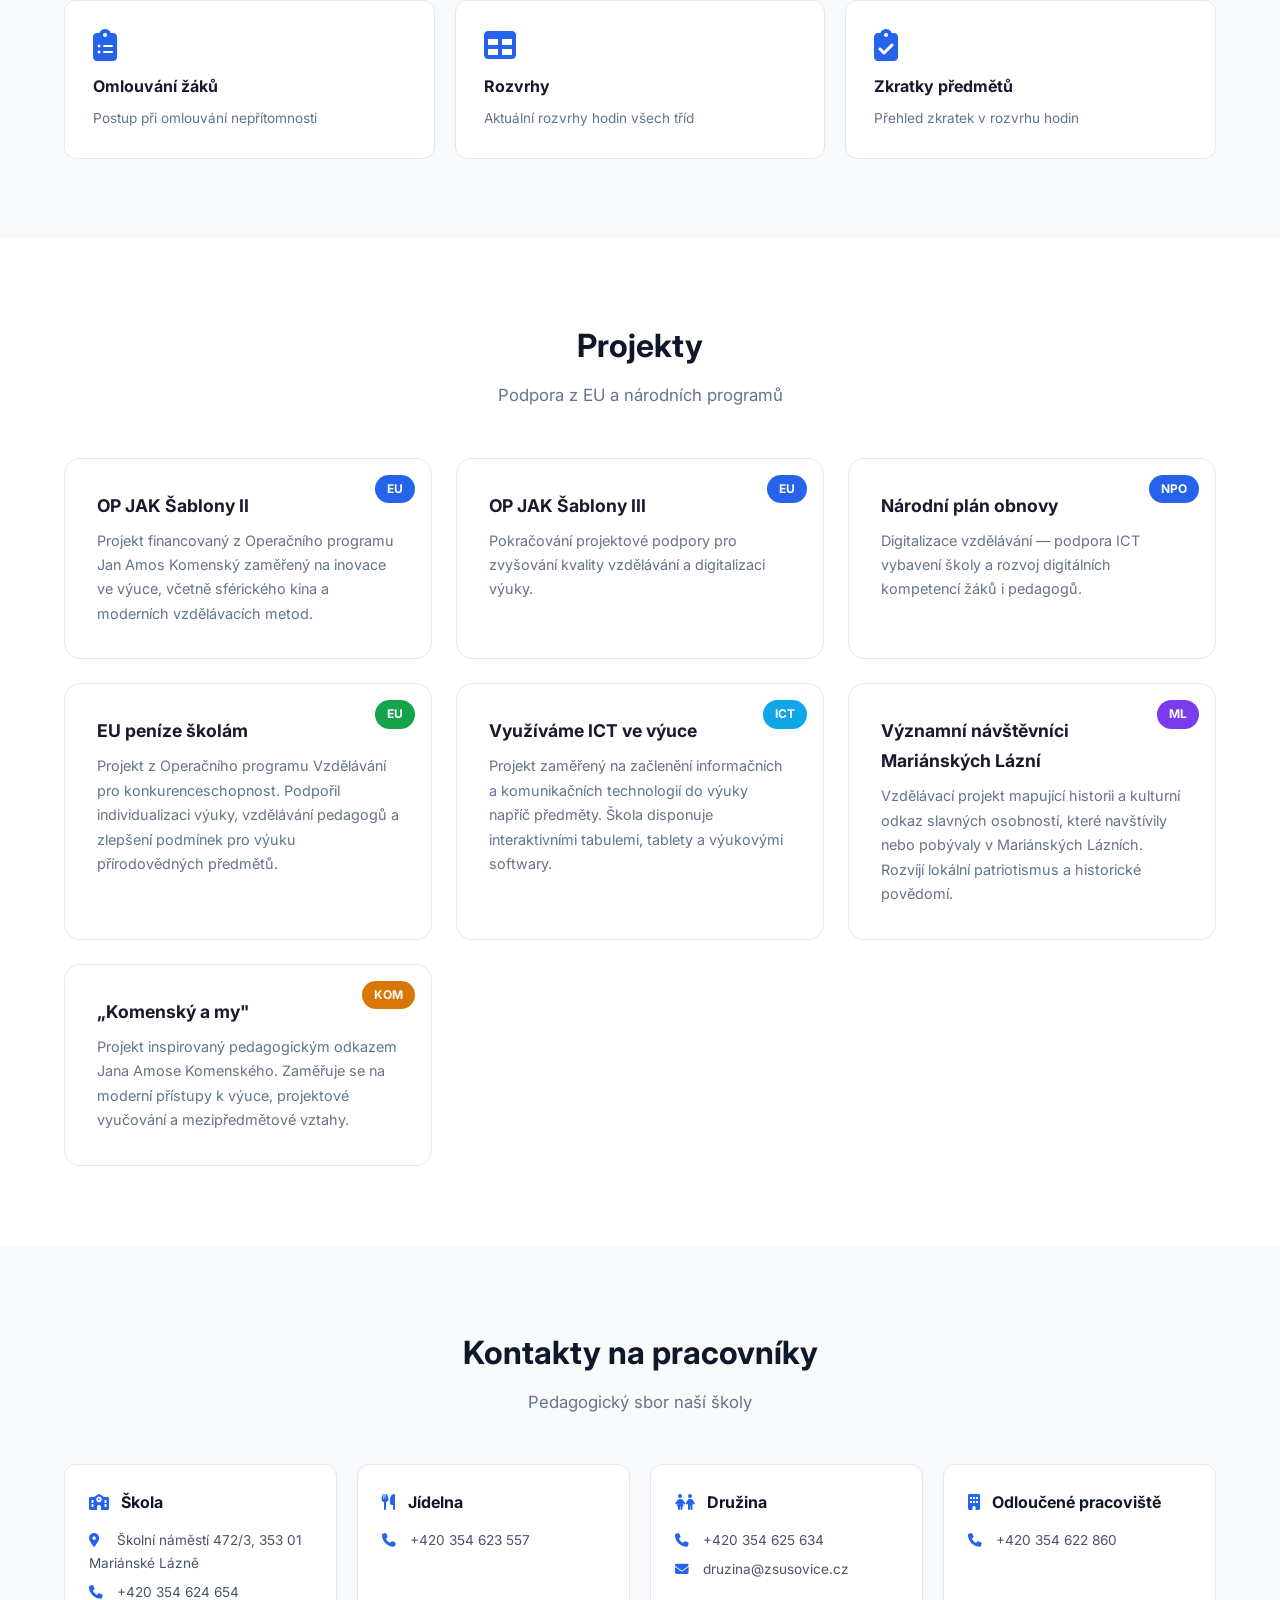
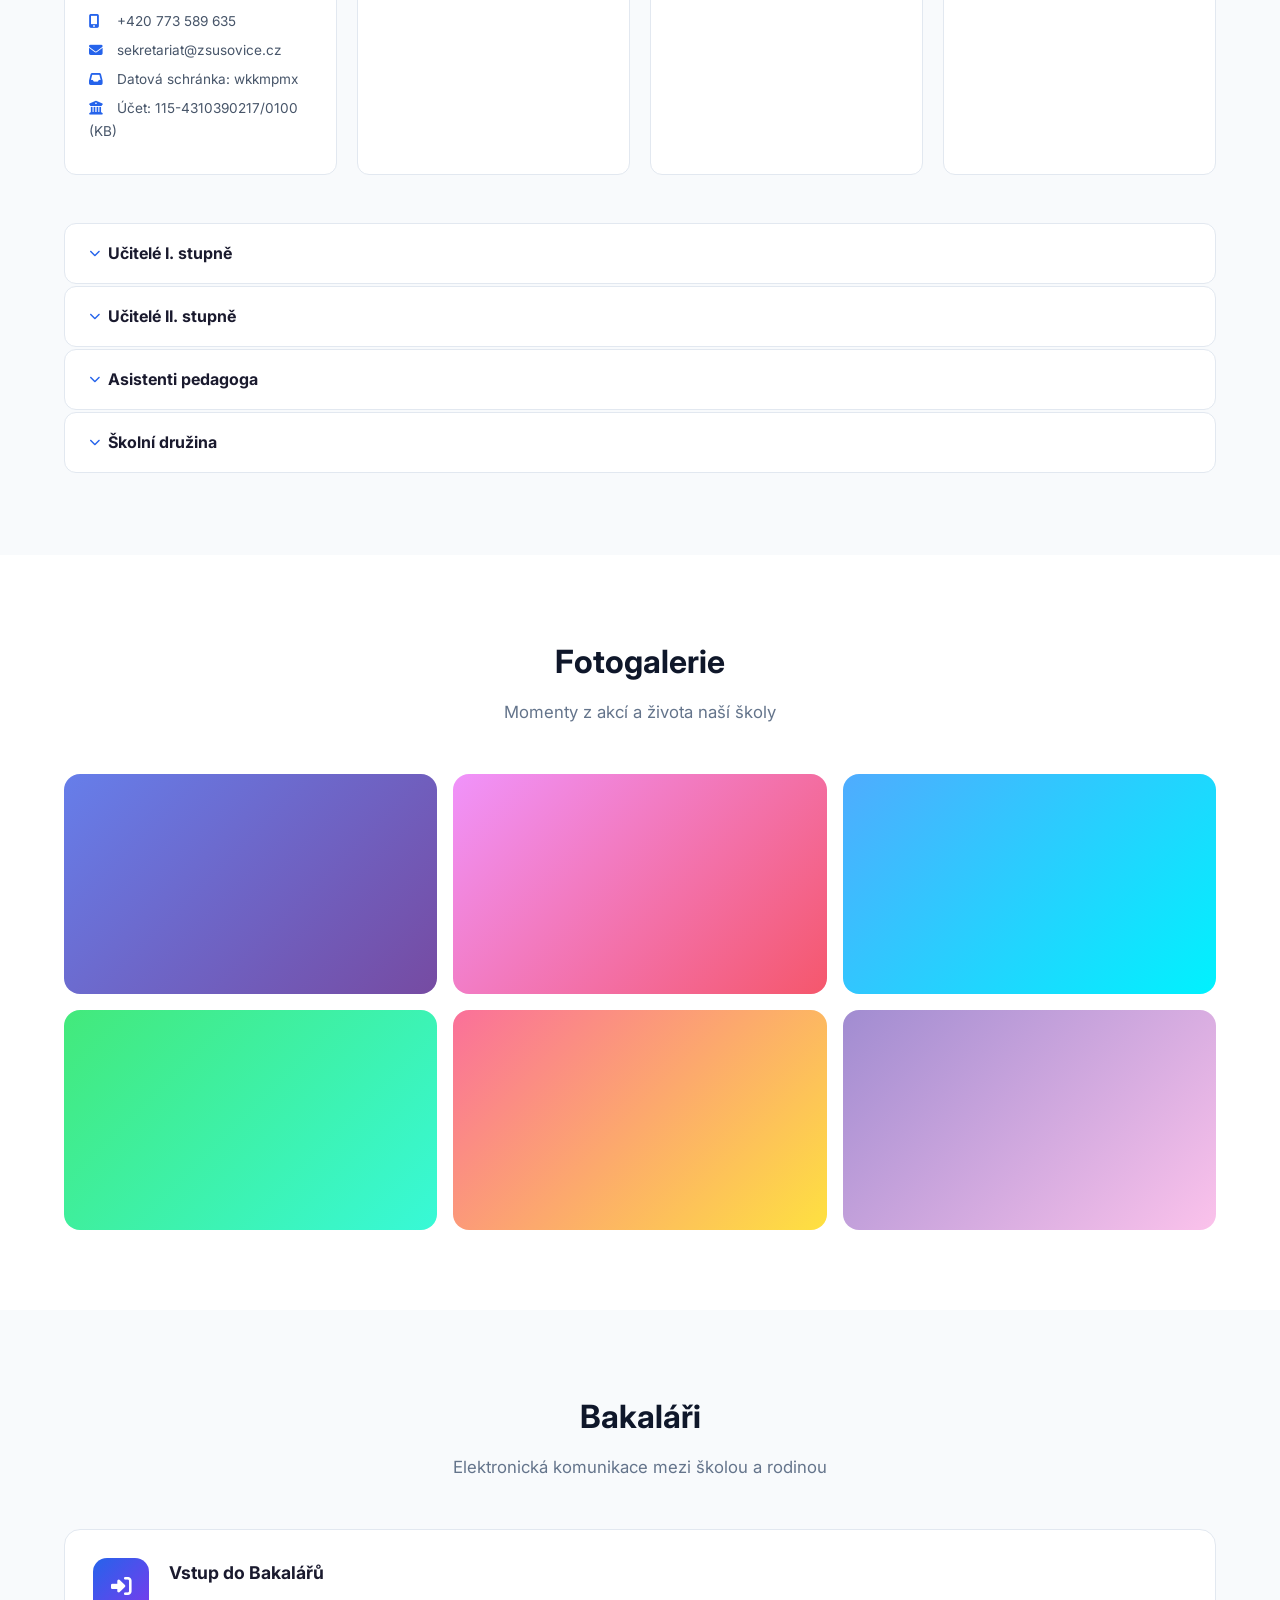
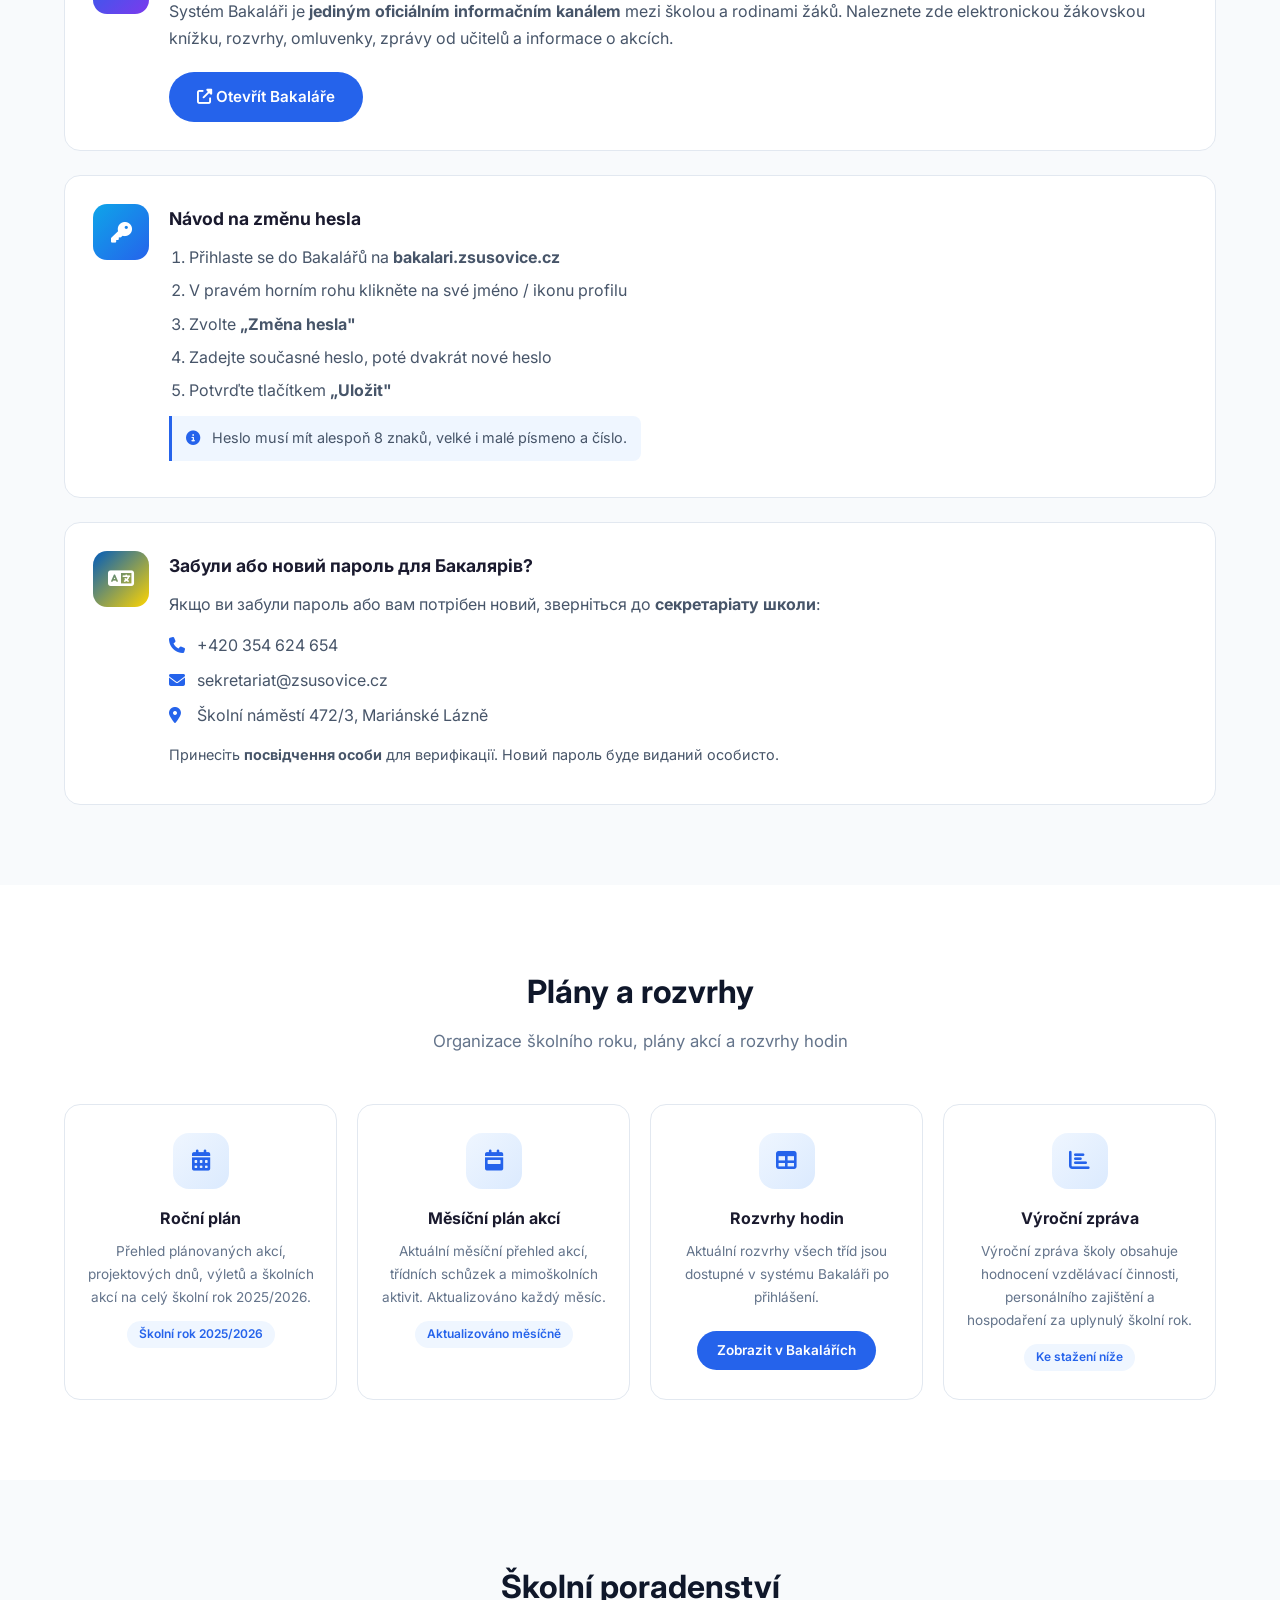
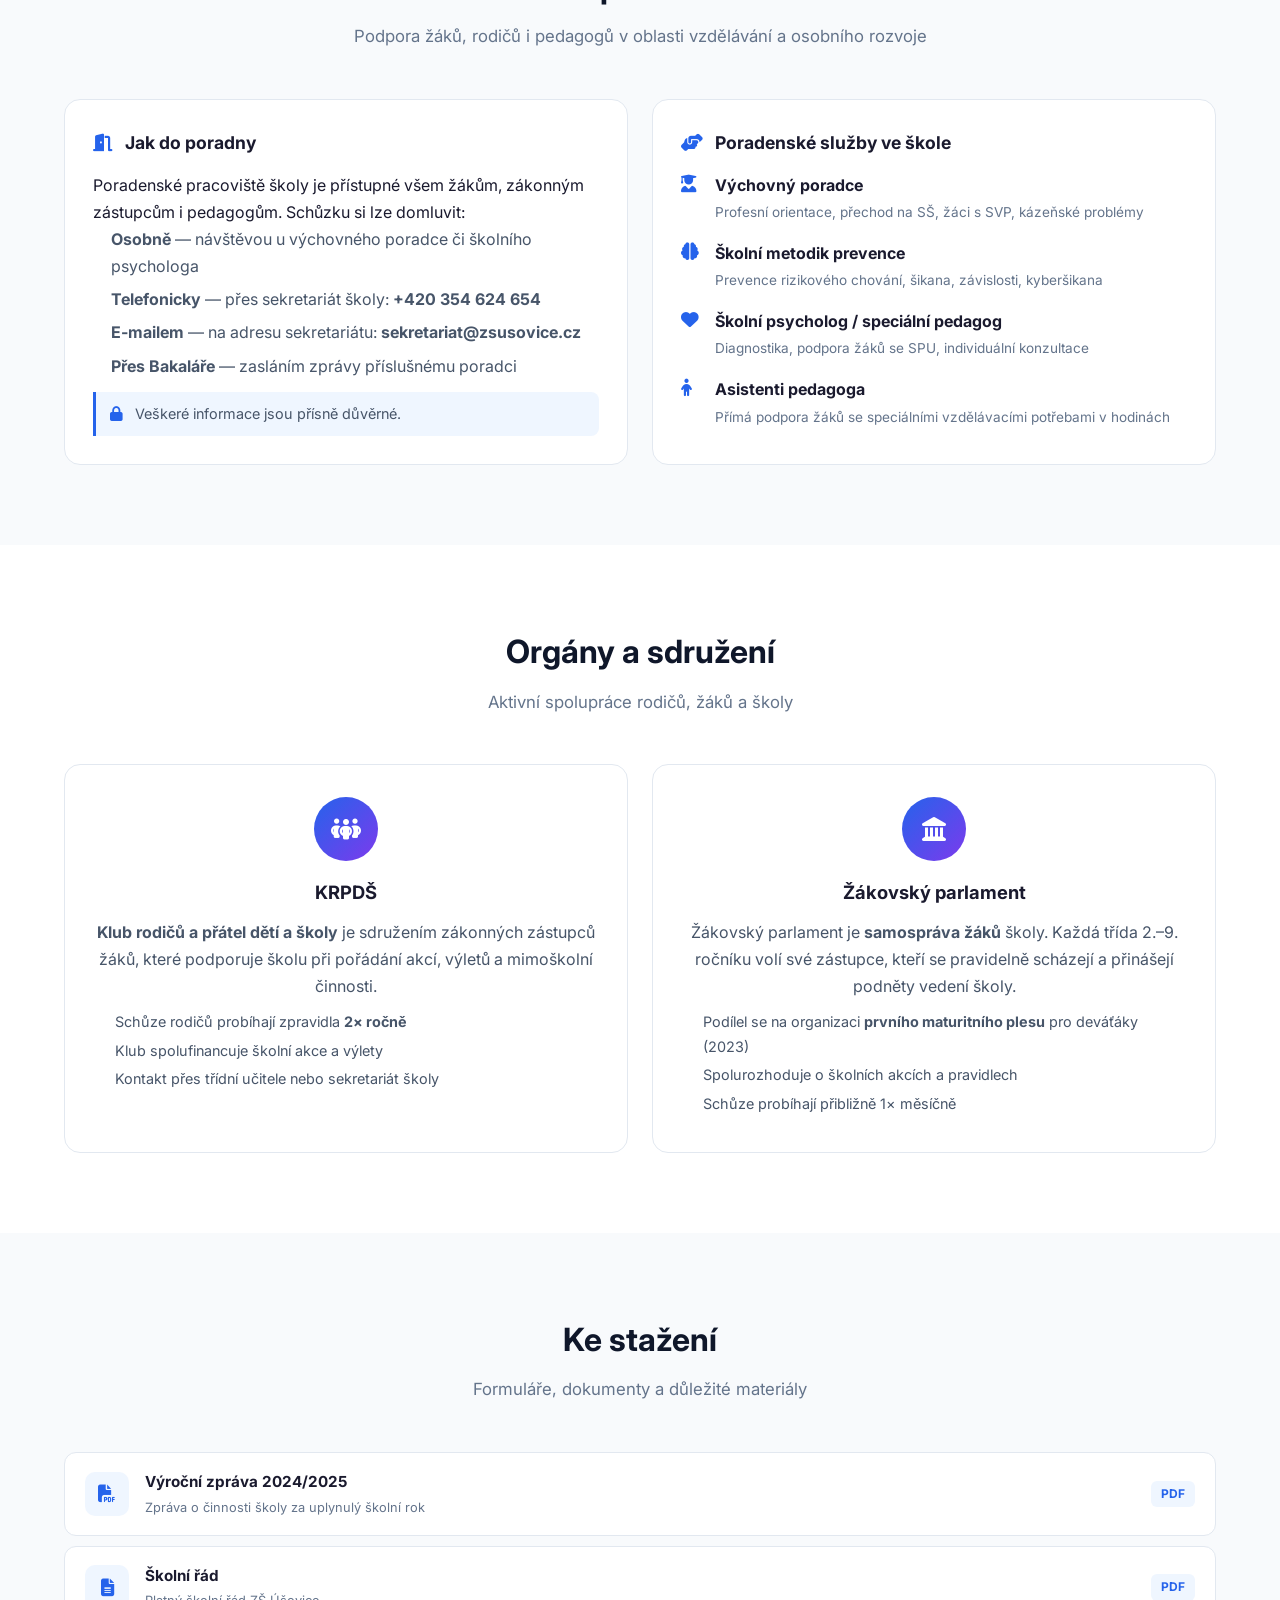
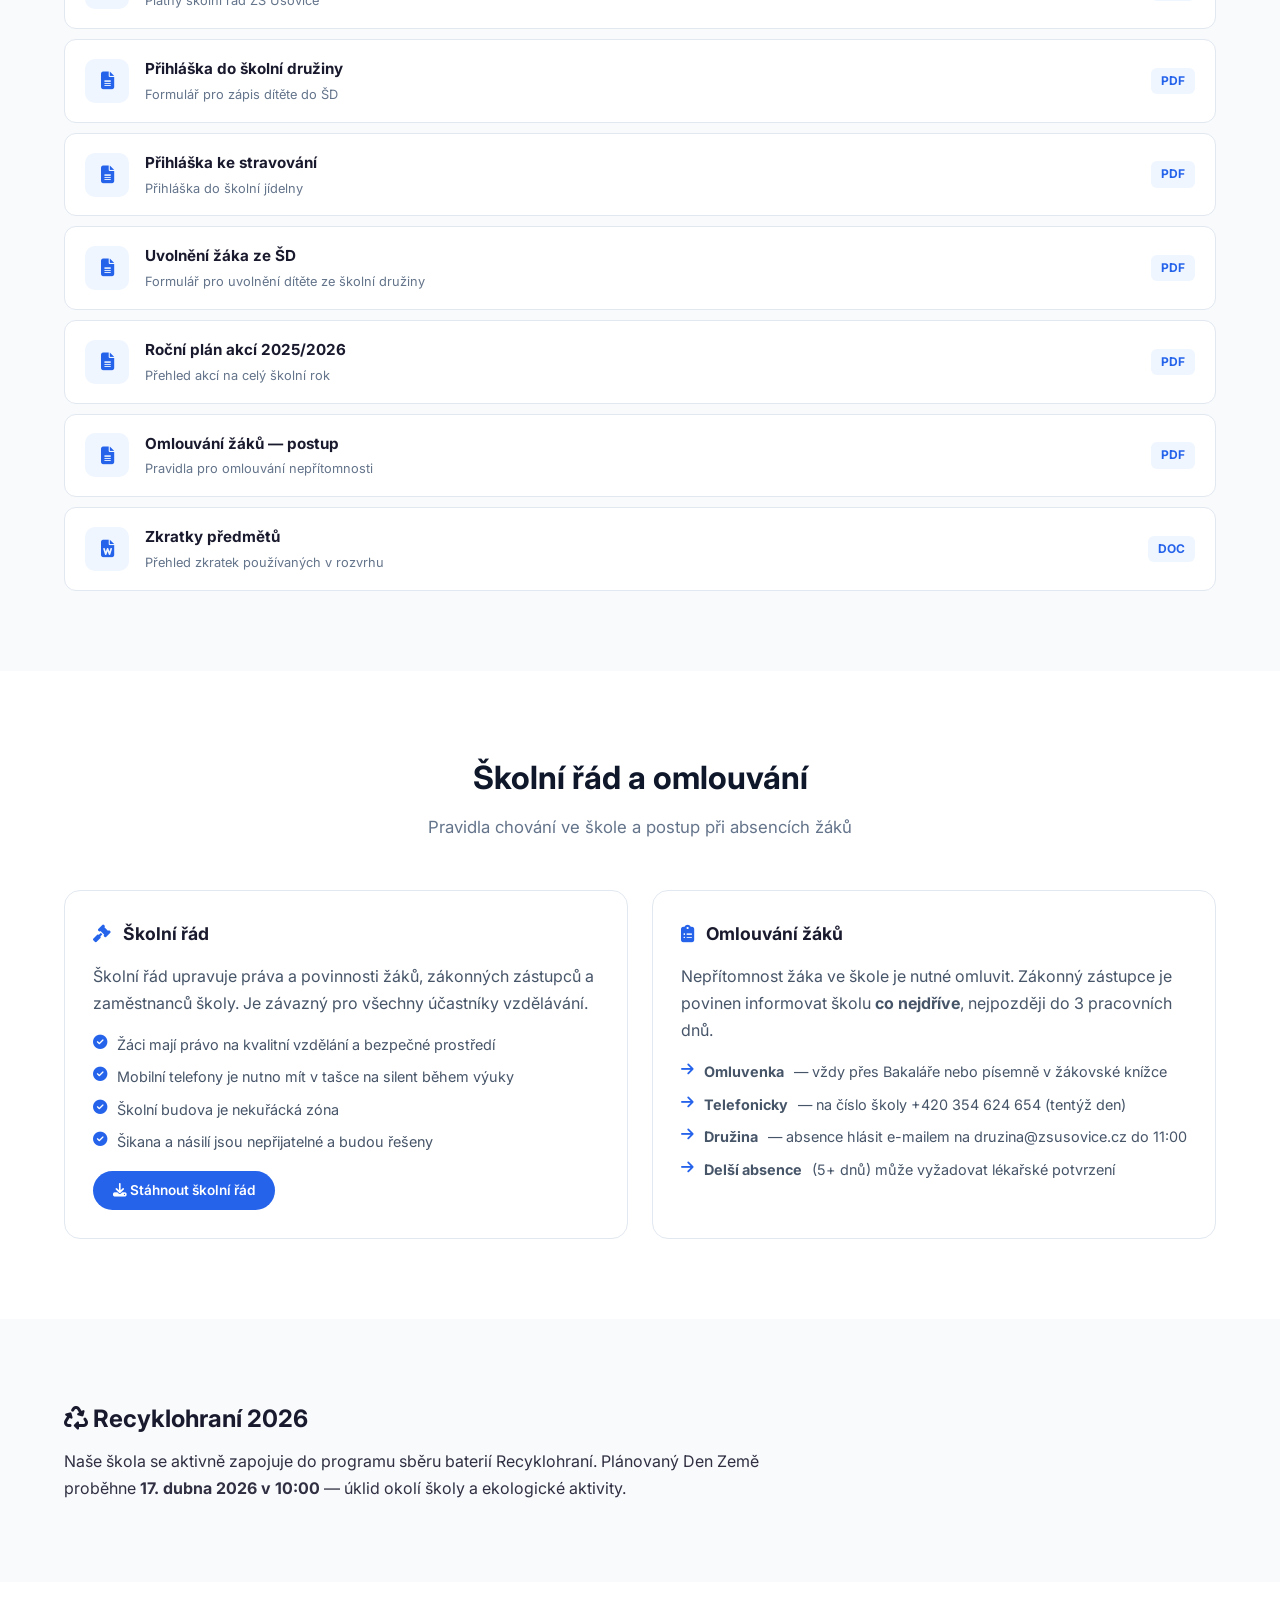
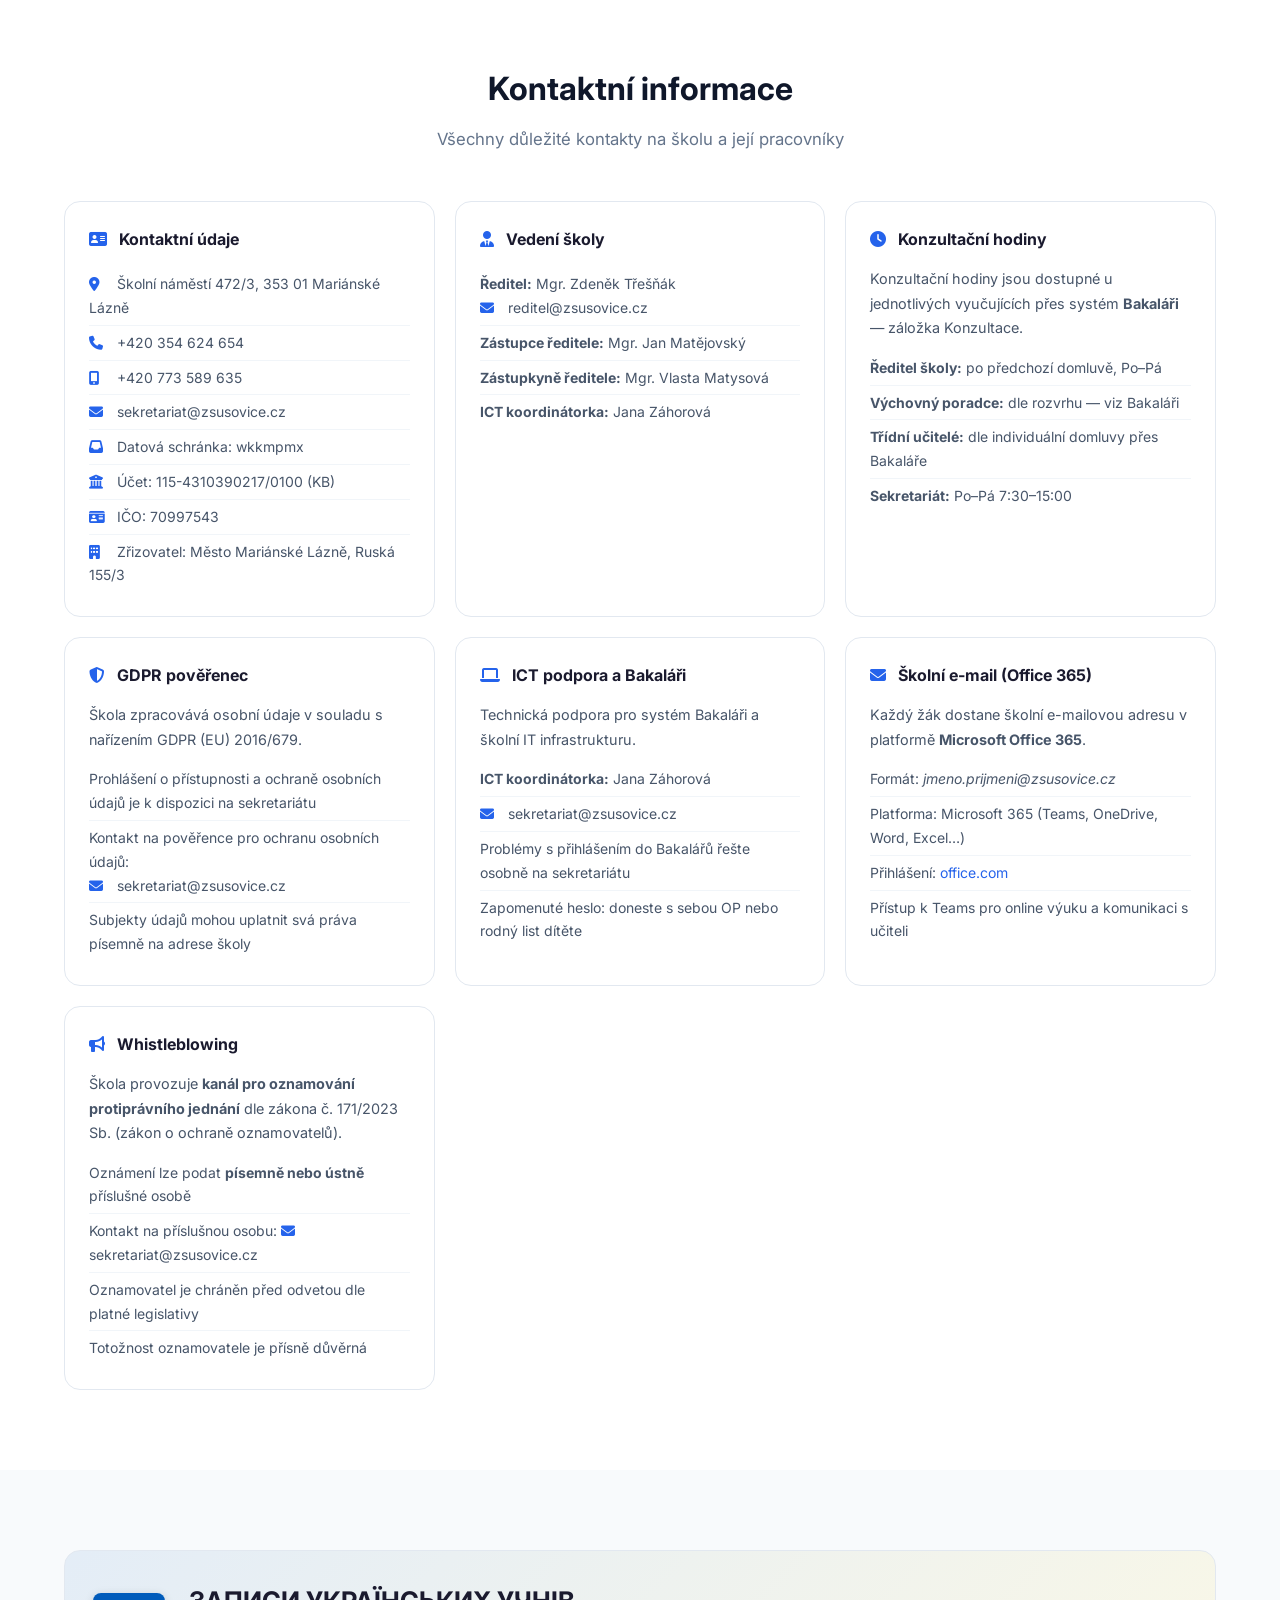
==== commit 0f15c3a1: "Add hero news carousel: split layout with school info left, carousel right - Hero section split into" ====
--- a/index.html
+++ b/index.html
@@ -119,31 +119,54 @@
     <!-- Hero Section -->
     <section class="hero" id="hero">
         <div class="hero-bg"></div>
-        <div class="container hero-content">
-            <h1 class="hero-title">Tvořivá škola —<br><span>Šance pro každého</span></h1>
-            <p class="hero-subtitle">Základní škola Úšovice, Mariánské Lázně<br>Školní náměstí 472/3, 353 01 Mariánské Lázně</p>
-            <div class="hero-stats">
-                <div class="stat">
-                    <div class="stat-number" data-count="565">0</div>
-                    <div class="stat-label">žáků</div>
-                </div>
-                <div class="stat">
-                    <div class="stat-number" data-count="65">0</div>
-                    <div class="stat-label">let tradice</div>
-                </div>
-                <div class="stat">
-                    <div class="stat-number" data-count="9">0</div>
-                    <div class="stat-label">ročníků</div>
-                </div>
-                <div class="stat">
-                    <div class="stat-number" data-count="50">0</div>
-                    <div class="stat-label">pedagogů</div>
-                </div>
-            </div>
-            <div class="hero-buttons">
-                <a href="#about" class="btn btn-primary">Poznejte naši školu</a>
-                <a href="#news" class="btn btn-outline">Aktuality</a>
-            </div>
+        <div class="container hero-split">
+
+            <!-- Left — school info -->
+            <div class="hero-left">
+                <h1 class="hero-title">Tvořivá škola —<br><span>Šance pro každého</span></h1>
+                <p class="hero-subtitle">Základní škola Úšovice, Mariánské Lázně<br>Školní náměstí 472/3, 353 01 Mariánské Lázně</p>
+                <div class="hero-stats">
+                    <div class="stat">
+                        <div class="stat-number" data-count="565">0</div>
+                        <div class="stat-label">žáků</div>
+                    </div>
+                    <div class="stat">
+                        <div class="stat-number" data-count="65">0</div>
+                        <div class="stat-label">let tradice</div>
+                    </div>
+                    <div class="stat">
+                        <div class="stat-number" data-count="9">0</div>
+                        <div class="stat-label">ročníků</div>
+                    </div>
+                    <div class="stat">
+                        <div class="stat-number" data-count="50">0</div>
+                        <div class="stat-label">pedagogů</div>
+                    </div>
+                </div>
+                <div class="hero-buttons">
+                    <a href="#about" class="btn btn-primary">Poznejte naši školu</a>
+                    <a href="#news" class="btn btn-outline">Aktuality</a>
+                </div>
+            </div>
+
+            <!-- Right — news carousel -->
+            <div class="hero-right">
+                <div class="hero-carousel" id="heroCarousel">
+                    <div class="carousel-track" id="carouselTrack">
+                        <!-- Filled by JS from news articles -->
+                    </div>
+                    <div class="carousel-controls">
+                        <button class="carousel-btn carousel-prev" id="carouselPrev" aria-label="Předchozí">
+                            <i class="fas fa-chevron-left"></i>
+                        </button>
+                        <div class="carousel-dots" id="carouselDots"></div>
+                        <button class="carousel-btn carousel-next" id="carouselNext" aria-label="Další">
+                            <i class="fas fa-chevron-right"></i>
+                        </button>
+                    </div>
+                </div>
+            </div>
+
         </div>
         <div class="hero-wave">
             <svg viewBox="0 0 1440 120" preserveAspectRatio="none">
--- a/css/style.css
+++ b/css/style.css
@@ -52,10 +52,11 @@
 }
 .logo-text strong { display: block; font-size: 1.05rem; color: #0f172a; }
 .logo-text small { font-size: 0.75rem; color: #64748b; }
-.nav { display: flex; gap: 4px; }
+.nav { display: flex; align-items: center; gap: 2px; }
 .nav-link {
-    padding: 8px 14px; border-radius: 8px; font-size: 0.9rem; font-weight: 500;
-    color: #475569; transition: all 0.2s;
+    display: flex; align-items: center; height: 40px;
+    padding: 0 14px; border-radius: 8px; font-size: 0.88rem; font-weight: 500;
+    color: #475569; transition: all 0.2s; white-space: nowrap; line-height: 1;
 }
 .nav-link:hover { background: #f1f5f9; color: #2563eb; }
 .nav-toggle { display: none; background: none; border: none; cursor: pointer; padding: 8px; }
@@ -65,7 +66,7 @@
 }
 
 /* ===== DROPDOWN NAVIGATION ===== */
-.nav-item { position: relative; }
+.nav-item { position: relative; display: flex; align-items: center; }
 .nav-arrow { font-size: 0.6rem; margin-left: 3px; transition: transform 0.25s; opacity: 0.5; }
 .has-dropdown:hover .nav-arrow { transform: rotate(180deg); opacity: 1; }
 
@@ -128,16 +129,70 @@
     background: radial-gradient(ellipse at 70% 30%, rgba(37,99,235,0.3), transparent 60%),
                 radial-gradient(ellipse at 20% 80%, rgba(124,58,237,0.2), transparent 50%);
 }
-.hero-content { position: relative; z-index: 2; padding: 80px 0 120px; }
-.hero-title { font-family: 'Playfair Display', serif; font-size: 3.2rem; line-height: 1.2; margin-bottom: 16px; }
+/* Hero split layout */
+.hero-split {
+    position: relative; z-index: 2; padding: 70px 0 120px;
+    display: flex; align-items: center; gap: 48px;
+}
+.hero-left { flex: 1; min-width: 0; }
+.hero-right { flex: 0 0 380px; }
+.hero-title { font-family: 'Playfair Display', serif; font-size: 2.8rem; line-height: 1.2; margin-bottom: 14px; }
 .hero-title span { color: #60a5fa; }
-.hero-subtitle { font-size: 1.15rem; opacity: 0.85; margin-bottom: 40px; }
-.hero-stats { display: flex; gap: 40px; margin-bottom: 40px; }
-.stat-number { font-size: 2.5rem; font-weight: 800; color: #60a5fa; }
-.stat-label { font-size: 0.85rem; opacity: 0.7; text-transform: uppercase; letter-spacing: 1px; }
+.hero-subtitle { font-size: 1.05rem; opacity: 0.85; margin-bottom: 32px; }
+.hero-stats { display: flex; gap: 28px; margin-bottom: 32px; }
+.stat-number { font-size: 2.2rem; font-weight: 800; color: #60a5fa; }
+.stat-label { font-size: 0.8rem; opacity: 0.7; text-transform: uppercase; letter-spacing: 1px; }
 .hero-buttons { display: flex; gap: 16px; }
 .hero-wave { position: absolute; bottom: -1px; left: 0; width: 100%; }
 .hero-wave svg { display: block; width: 100%; height: 80px; }
+
+/* ===== HERO CAROUSEL ===== */
+.hero-carousel {
+    background: rgba(255,255,255,0.07); backdrop-filter: blur(14px);
+    border: 1px solid rgba(255,255,255,0.12); border-radius: 20px;
+    overflow: hidden;
+}
+.carousel-track { position: relative; width: 100%; height: 340px; overflow: hidden; }
+.carousel-slide {
+    position: absolute; inset: 0; opacity: 0;
+    transition: opacity 0.5s ease; display: flex; flex-direction: column;
+    cursor: pointer;
+}
+.carousel-slide.active { opacity: 1; z-index: 1; }
+.carousel-slide-image {
+    flex: 1; display: flex; align-items: center; justify-content: center;
+    font-size: 3rem; color: rgba(255,255,255,0.85);
+}
+.carousel-slide-body {
+    padding: 16px 20px 14px; background: rgba(0,0,0,0.4);
+    backdrop-filter: blur(6px);
+}
+.carousel-slide-date {
+    font-size: 0.7rem; text-transform: uppercase; letter-spacing: 0.5px;
+    color: rgba(255,255,255,0.55); margin-bottom: 3px;
+}
+.carousel-slide-title {
+    font-size: 0.92rem; font-weight: 600; color: #fff; line-height: 1.35;
+    display: -webkit-box; -webkit-line-clamp: 2; -webkit-box-orient: vertical;
+    overflow: hidden;
+}
+.carousel-controls {
+    display: flex; align-items: center; justify-content: center; gap: 12px;
+    padding: 10px 16px; background: rgba(0,0,0,0.25);
+}
+.carousel-btn {
+    width: 28px; height: 28px; border-radius: 50%; border: 1px solid rgba(255,255,255,0.2);
+    background: rgba(255,255,255,0.06); color: #fff; cursor: pointer;
+    display: flex; align-items: center; justify-content: center;
+    font-size: 0.65rem; transition: all 0.2s; font-family: inherit;
+}
+.carousel-btn:hover { background: rgba(255,255,255,0.18); border-color: rgba(255,255,255,0.35); }
+.carousel-dots { display: flex; gap: 5px; }
+.carousel-dot {
+    width: 6px; height: 6px; border-radius: 50%; border: none; cursor: pointer;
+    background: rgba(255,255,255,0.25); transition: all 0.25s; padding: 0;
+}
+.carousel-dot.active { background: #60a5fa; transform: scale(1.4); }
 
 /* ===== QUICK LINKS ===== */
 .quick-links { padding: 60px 0 40px; margin-top: -20px; position: relative; z-index: 5; }
@@ -610,6 +665,10 @@
 
 /* ===== RESPONSIVE ===== */
 @media (max-width: 1024px) {
+    .hero-split { flex-direction: column; gap: 32px; padding: 50px 0 100px; text-align: center; }
+    .hero-right { flex: none; width: 100%; max-width: 420px; }
+    .hero-stats { justify-content: center; }
+    .hero-buttons { justify-content: center; }
     .quick-links-grid { grid-template-columns: repeat(2, 1fr); }
     .about-grid { grid-template-columns: 1fr; }
     .leadership-grid { grid-template-columns: repeat(2, 1fr); }
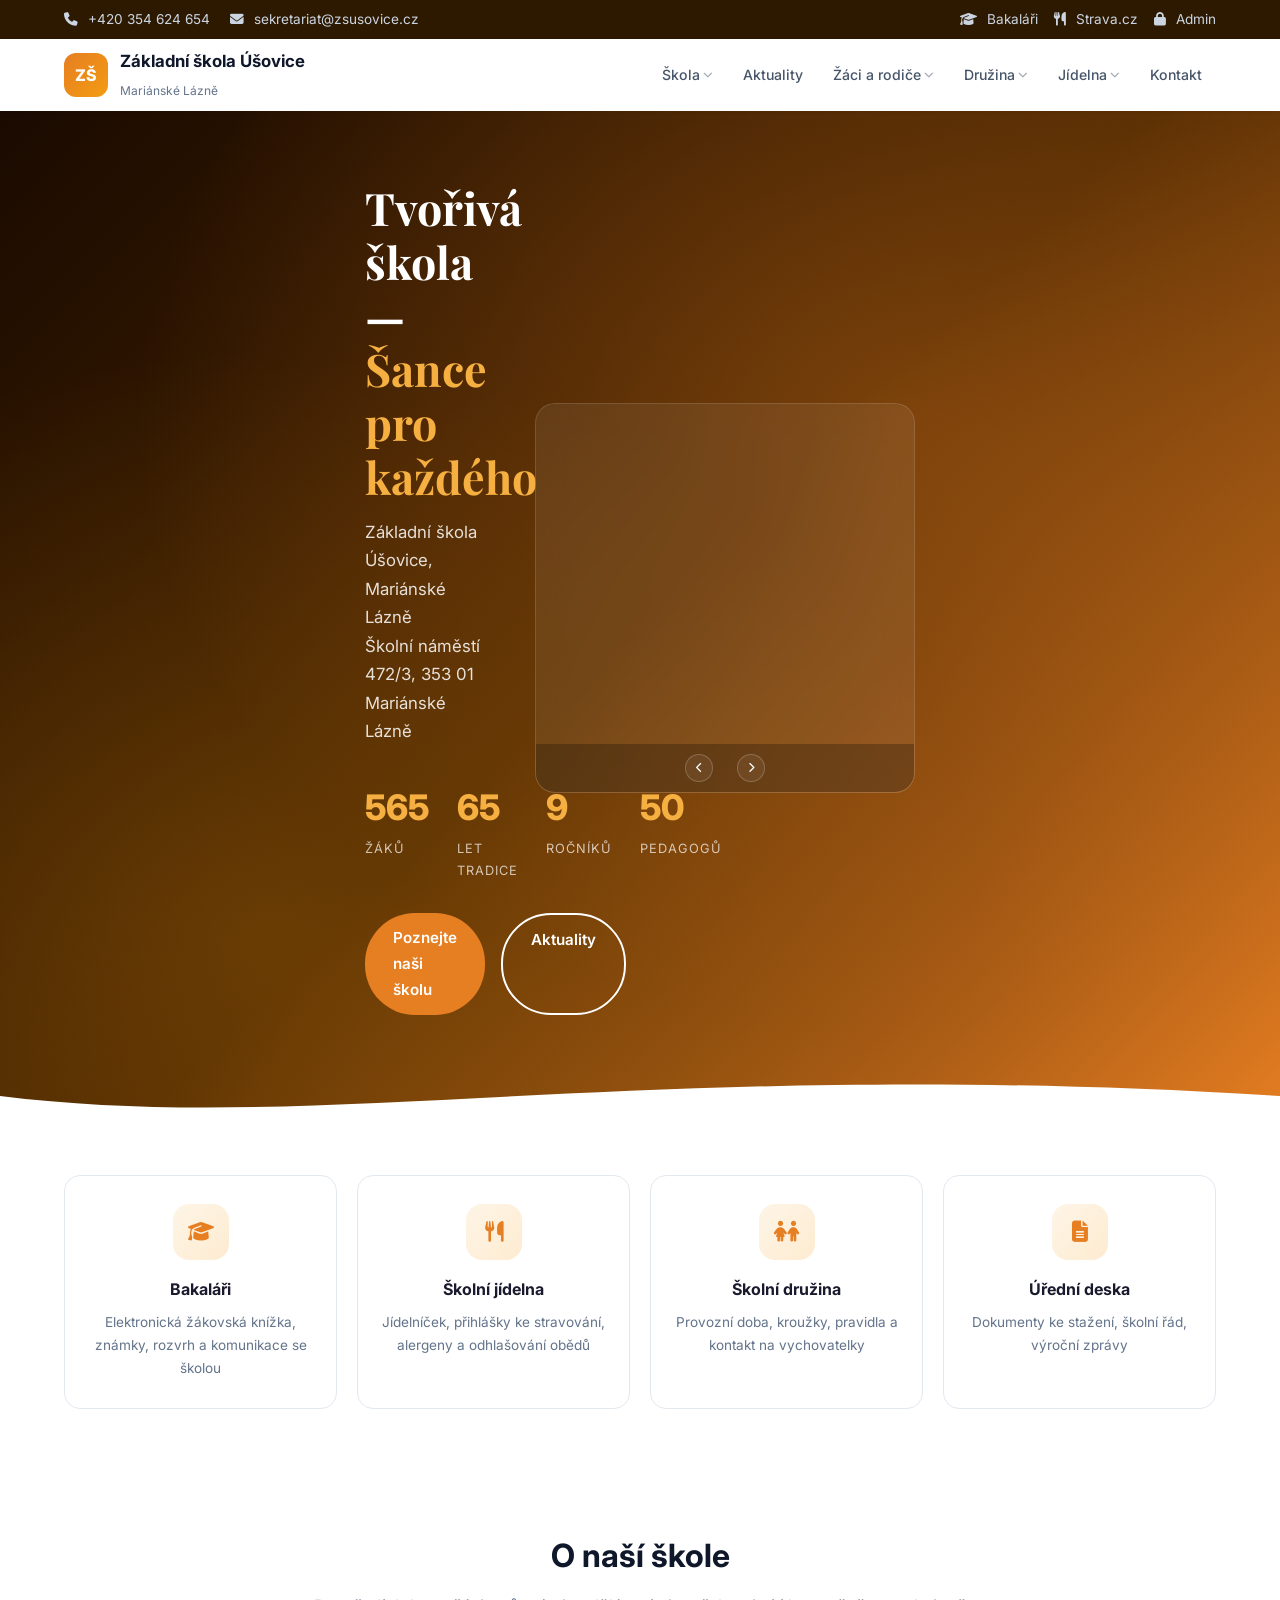
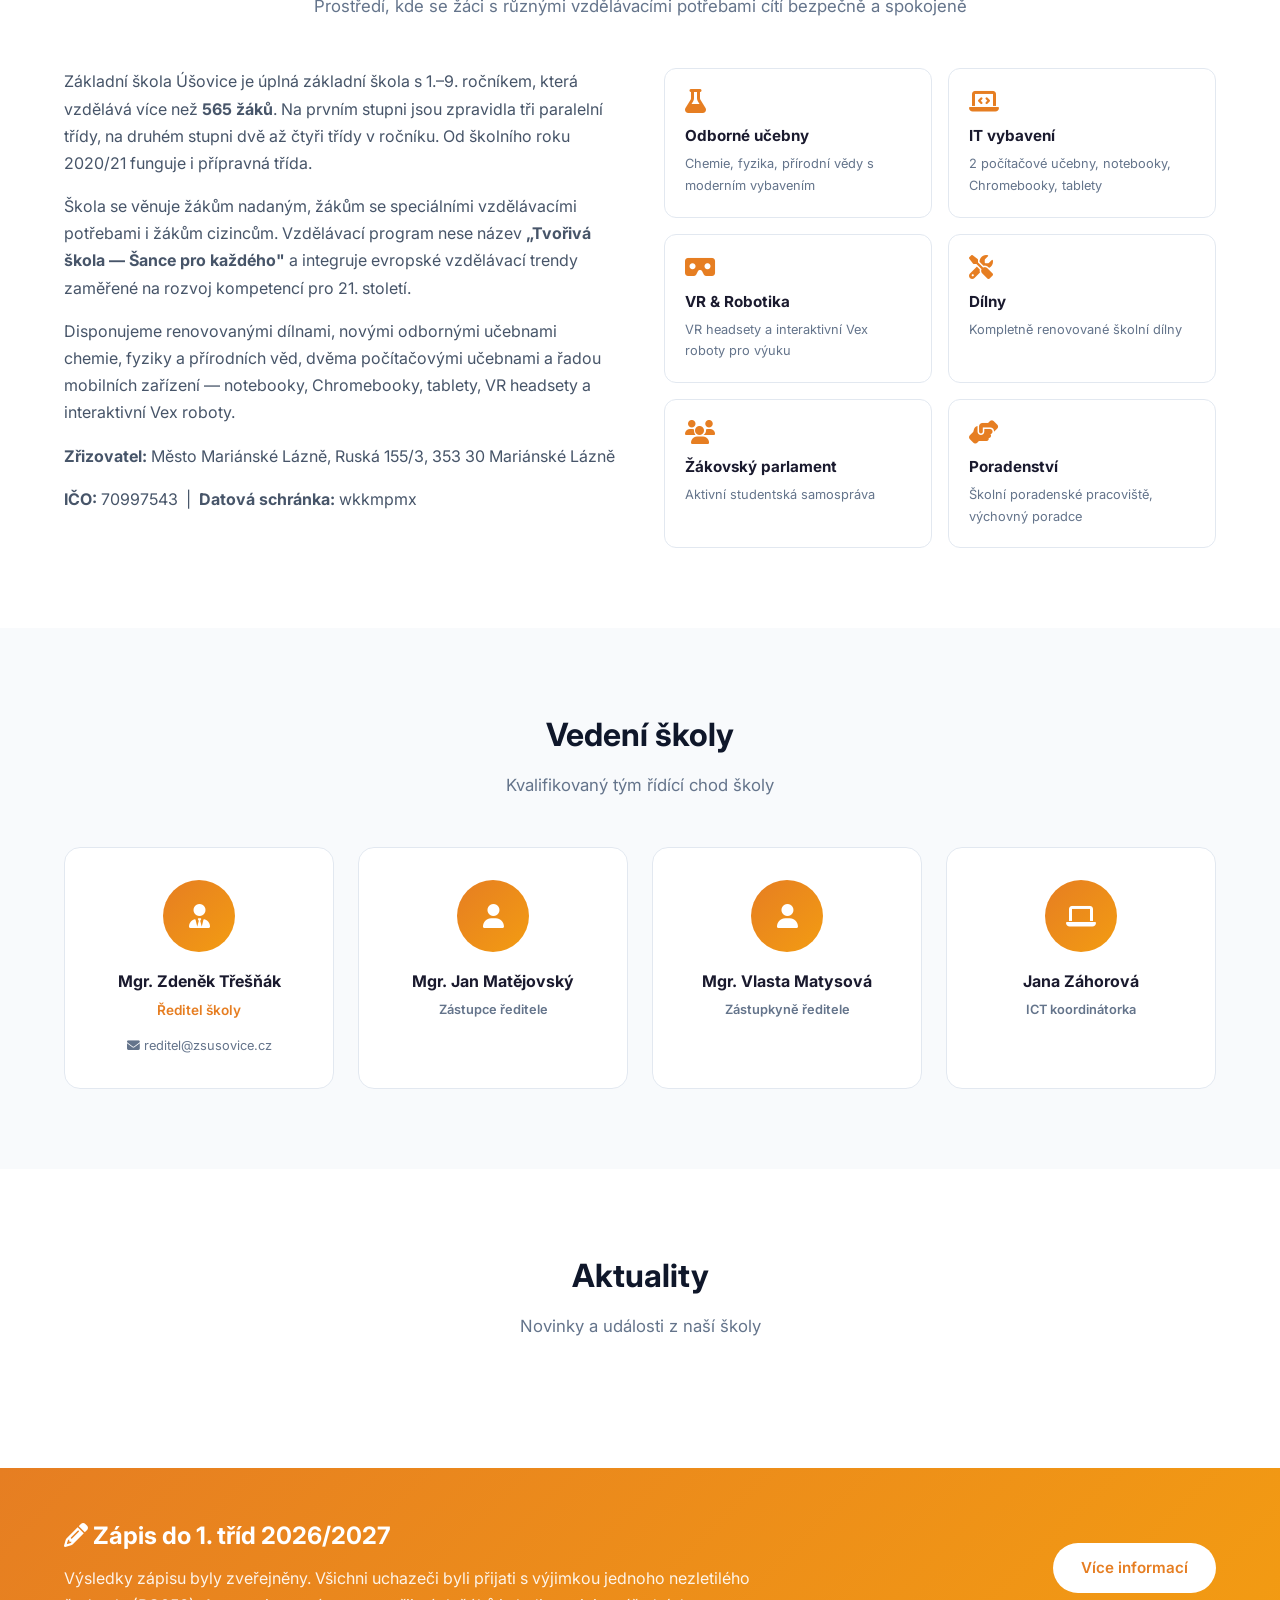
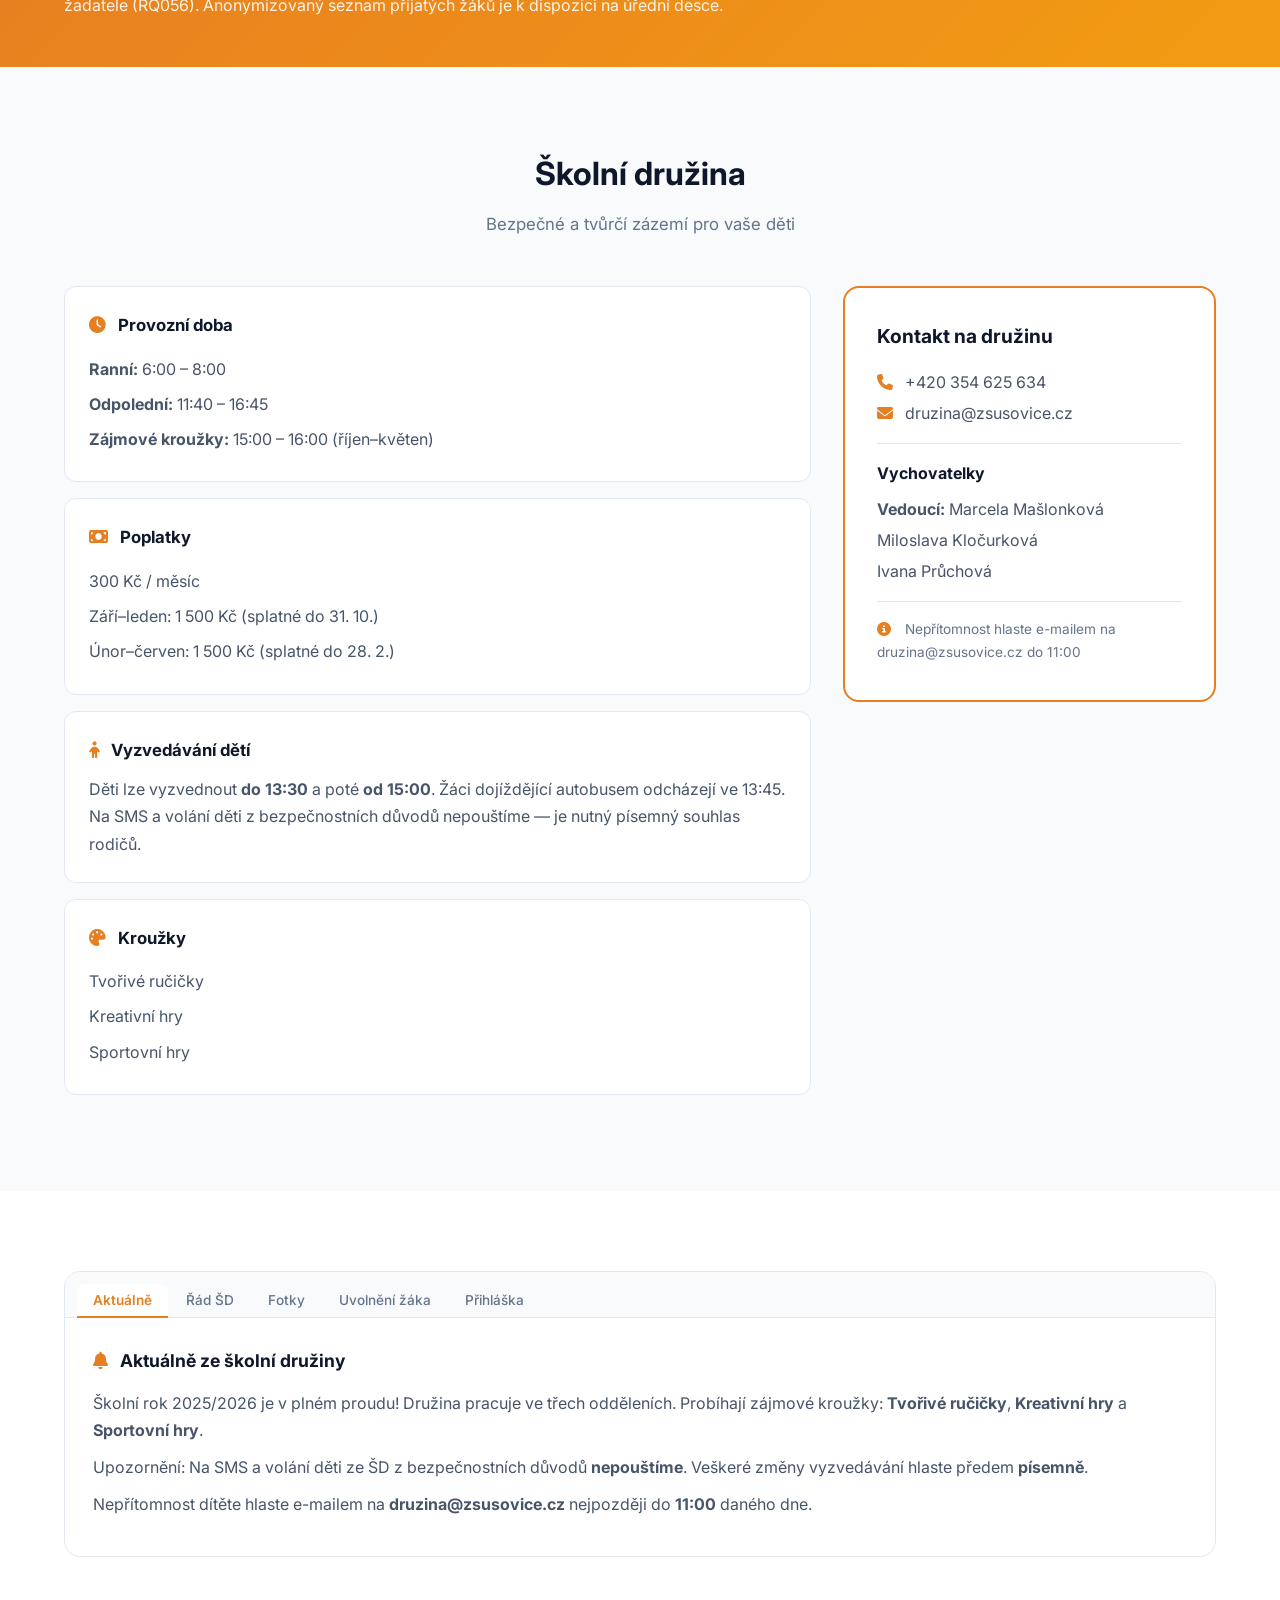
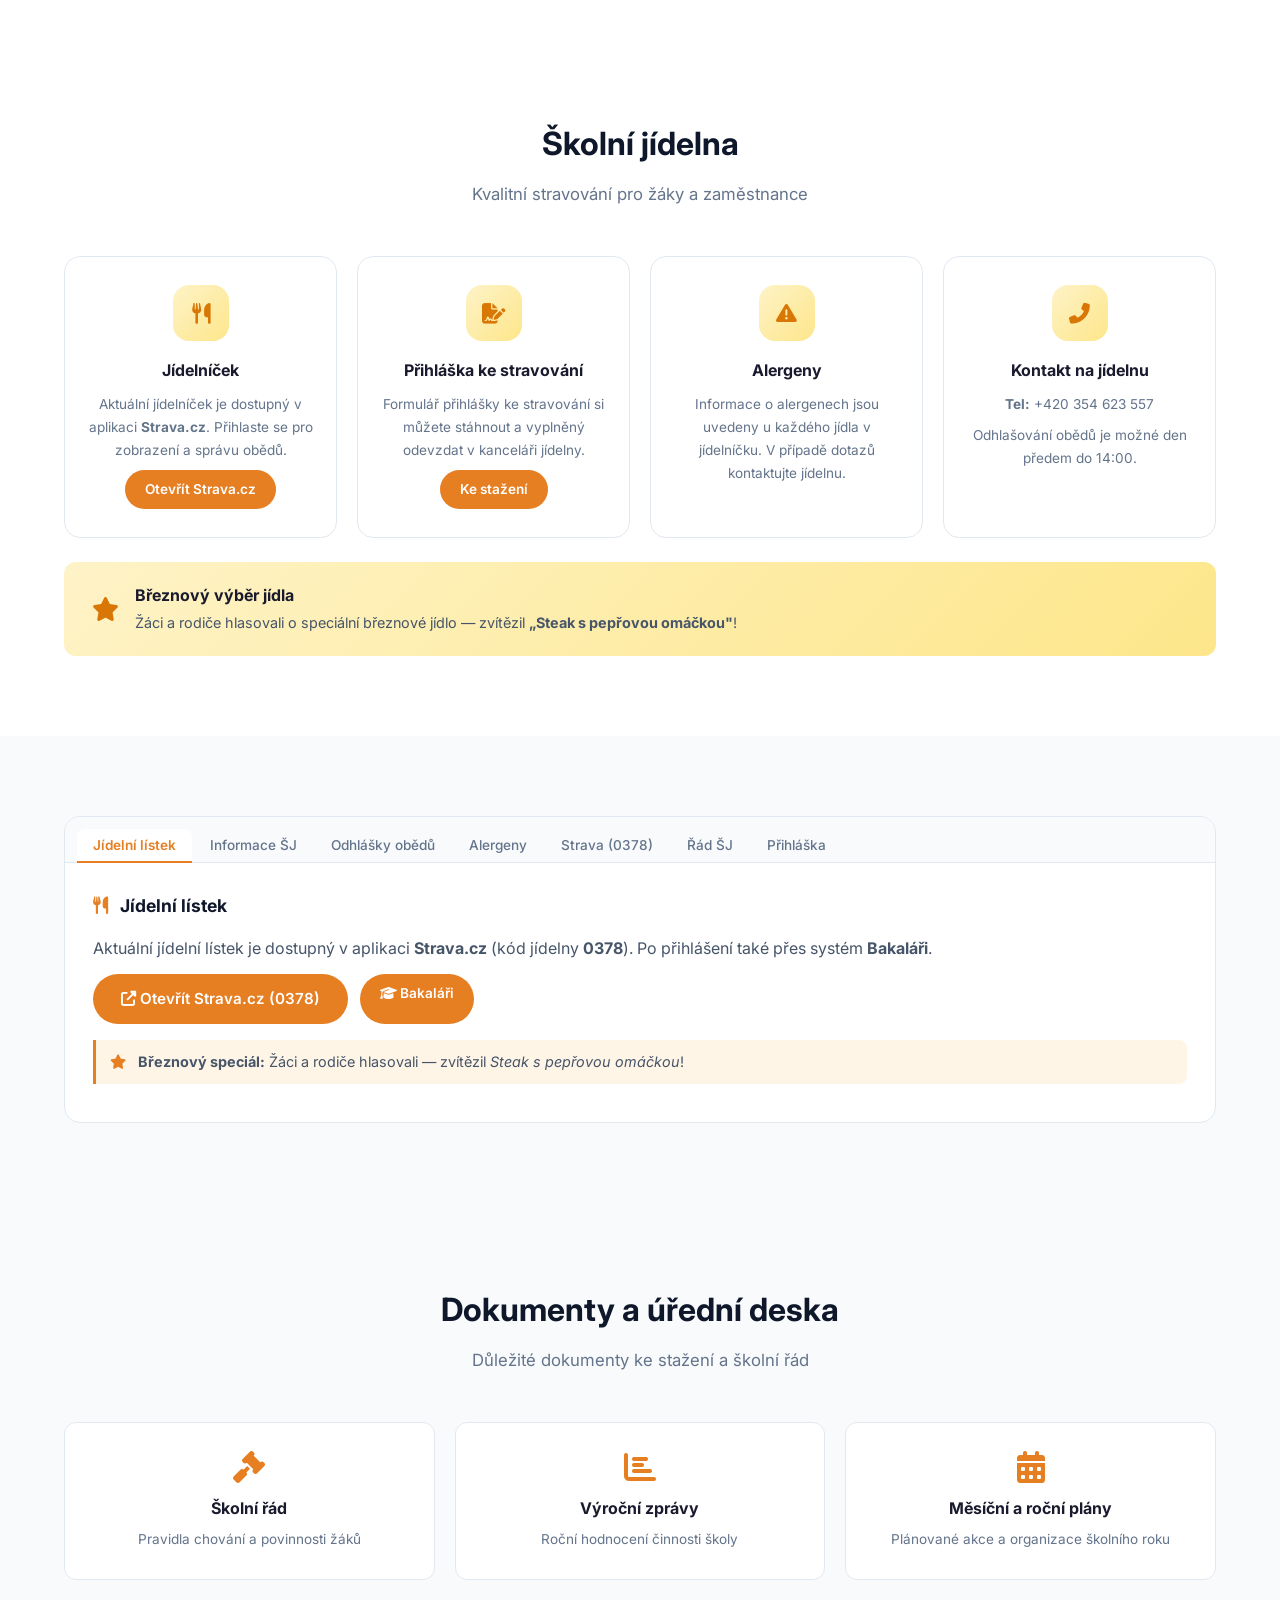
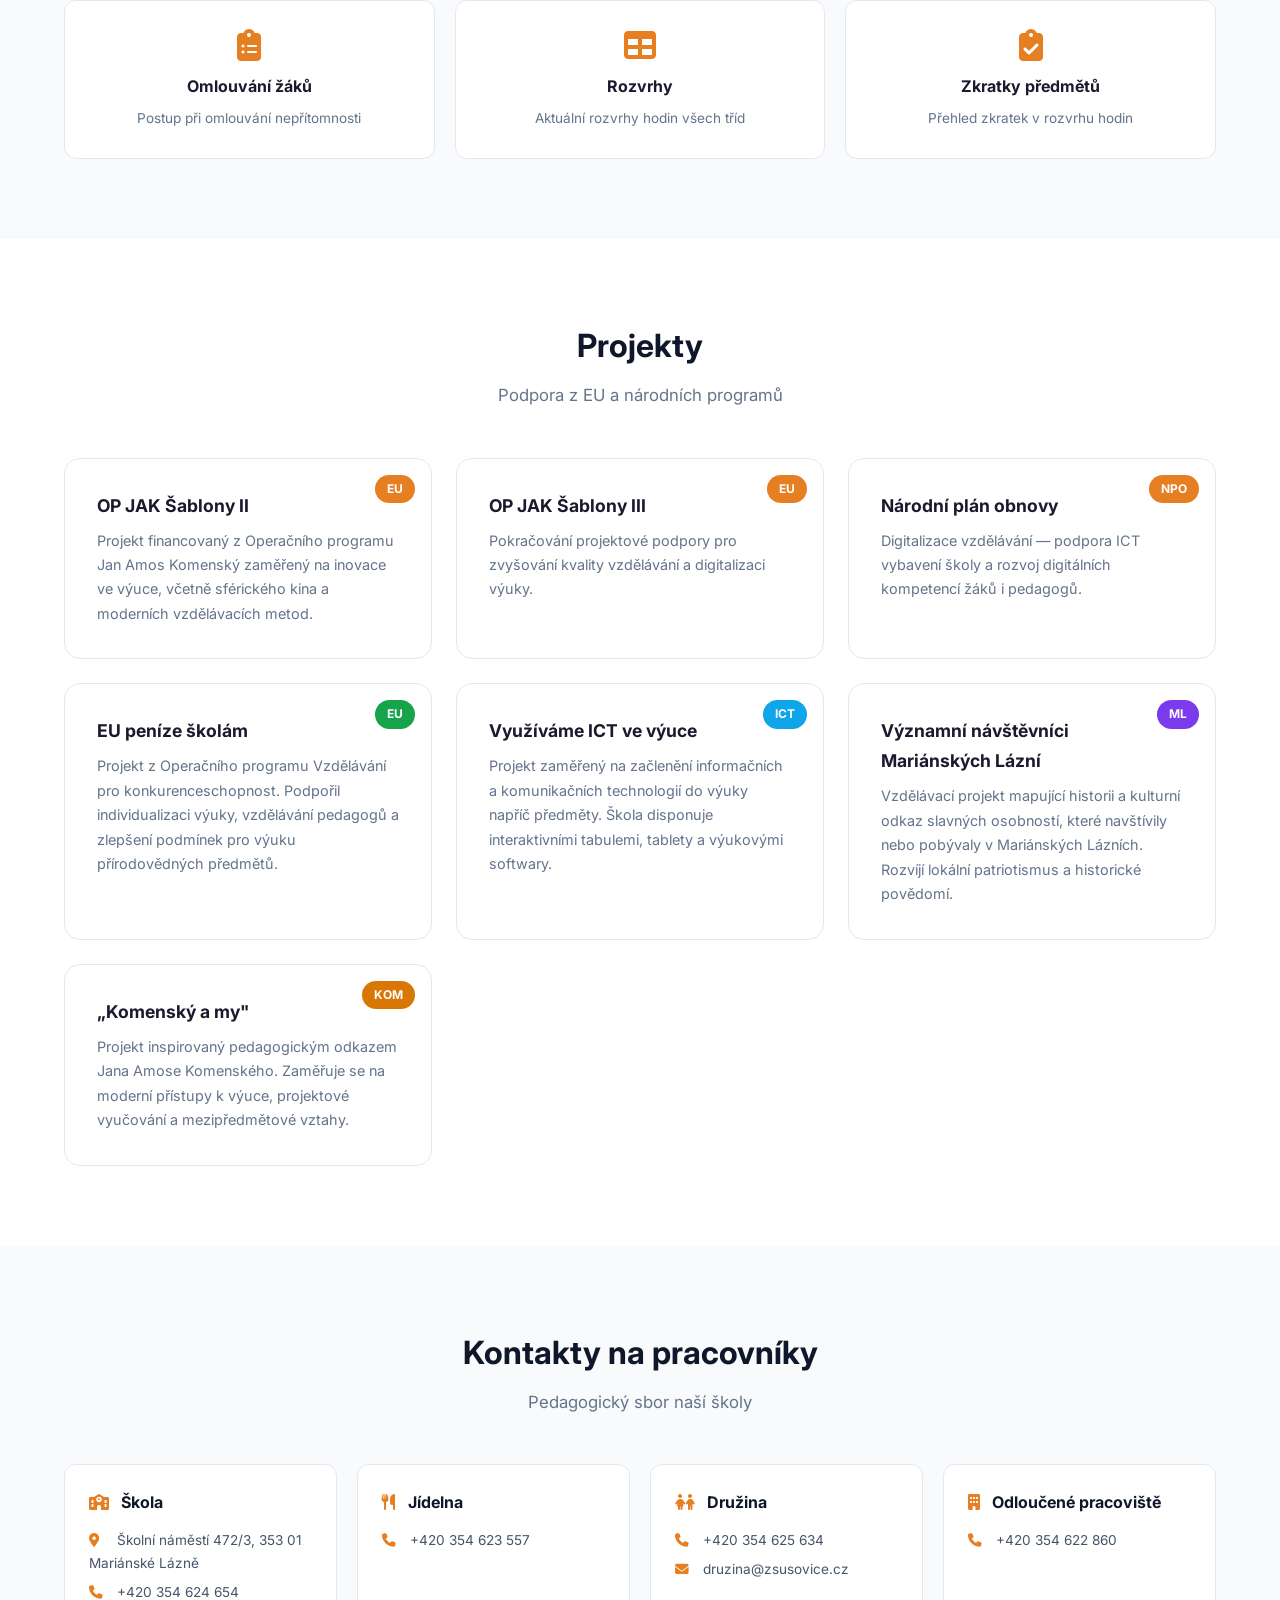
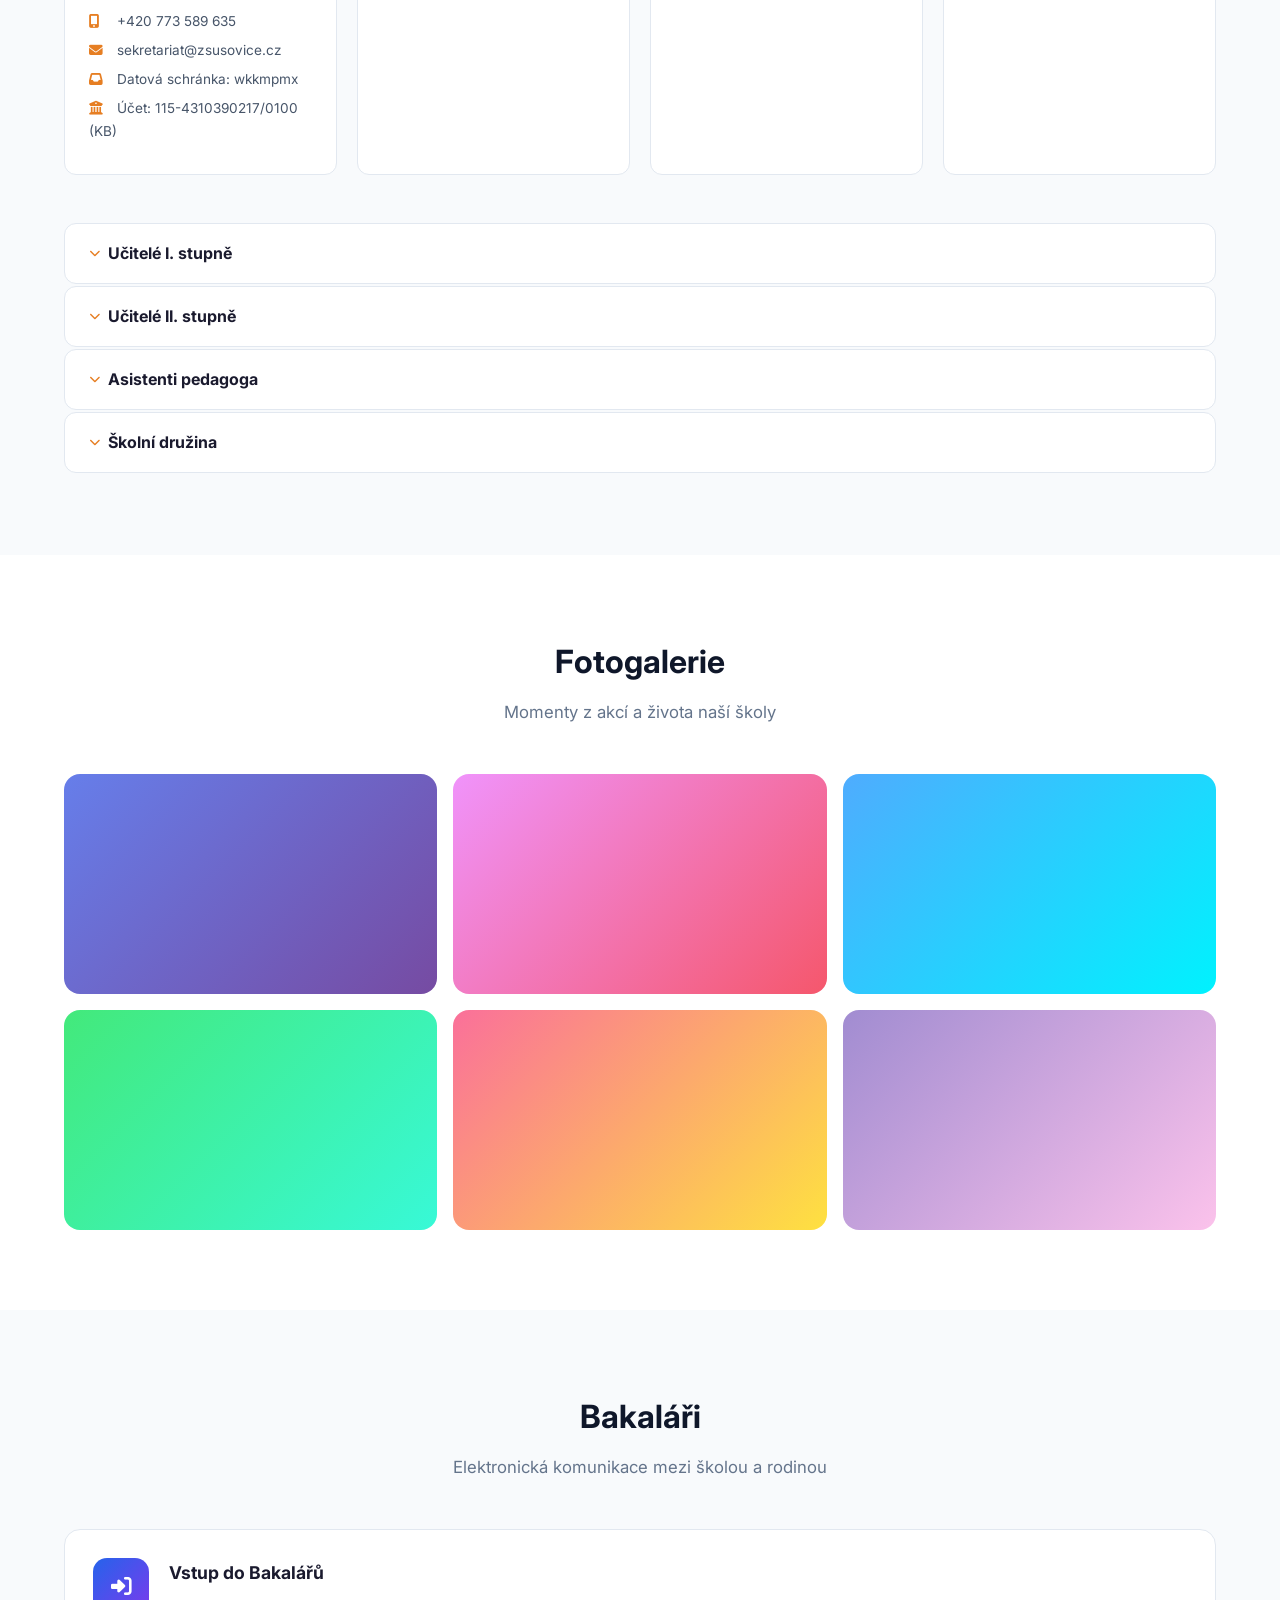
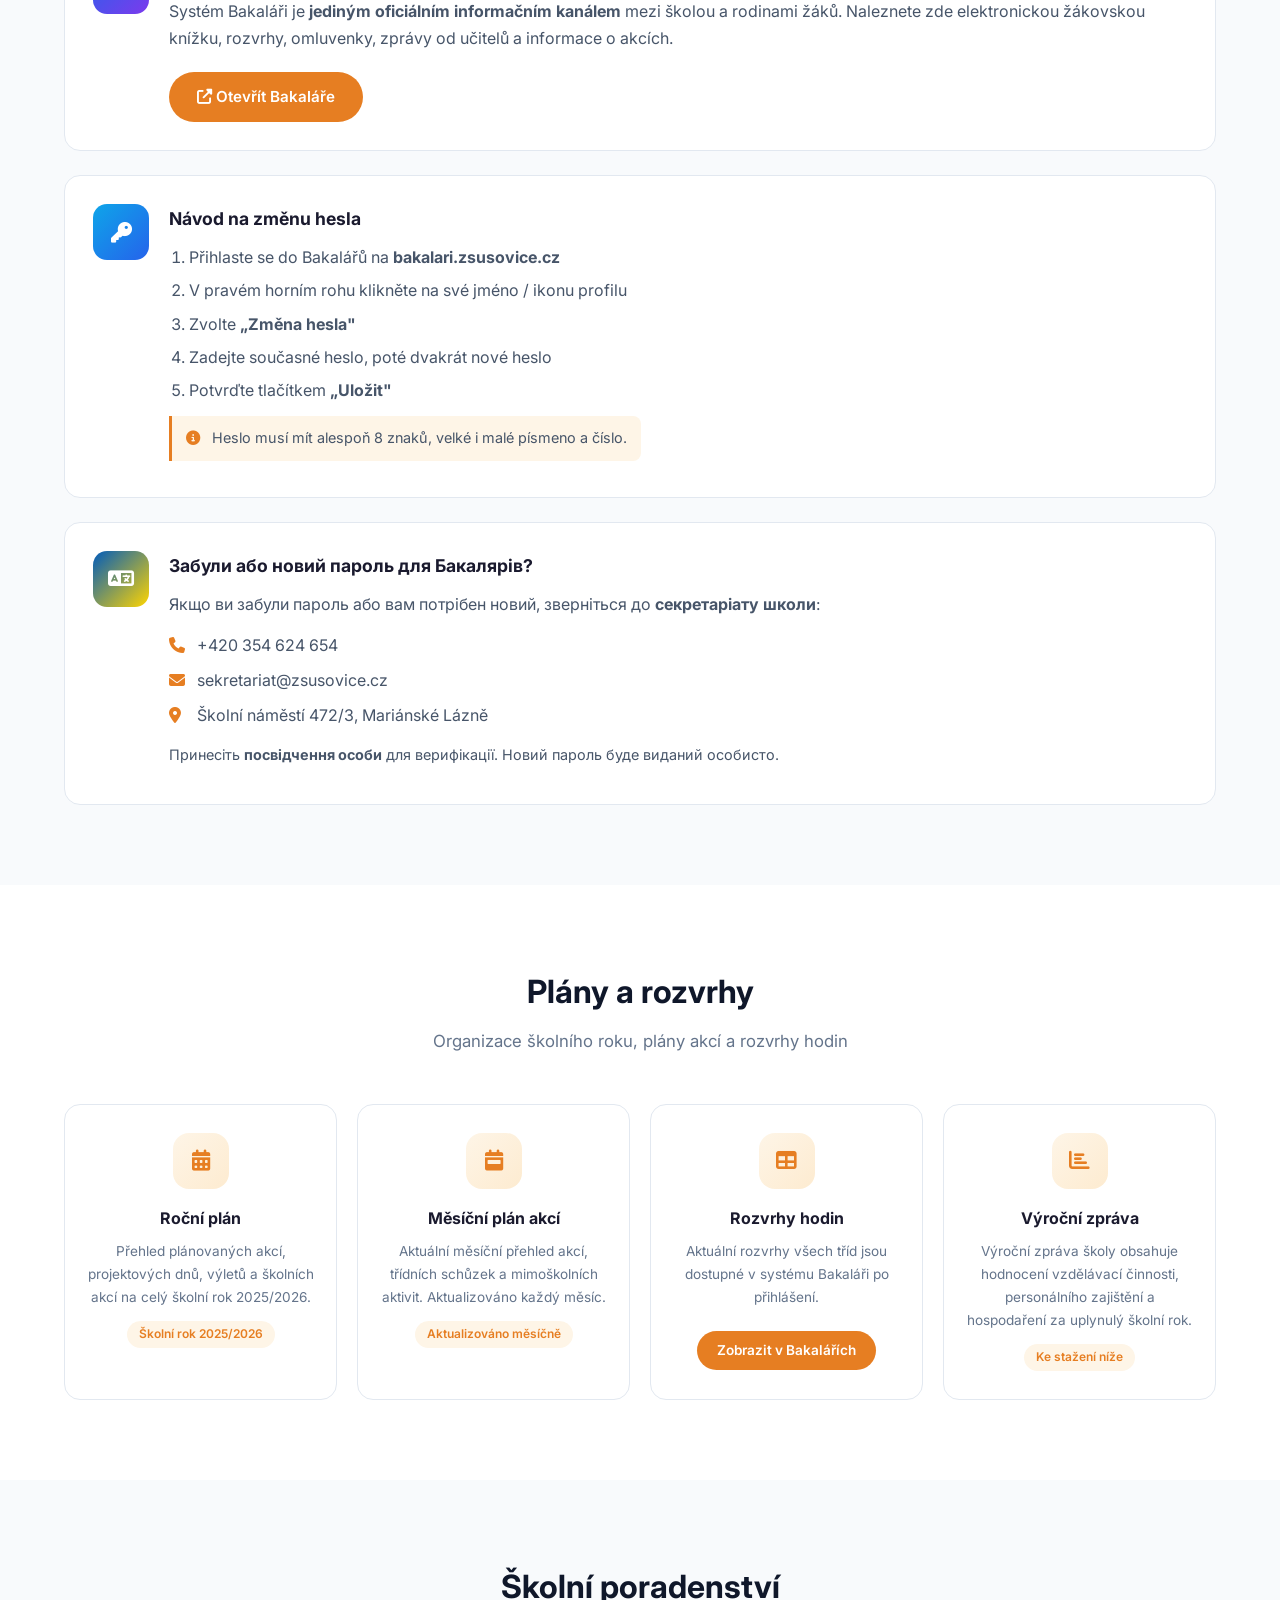
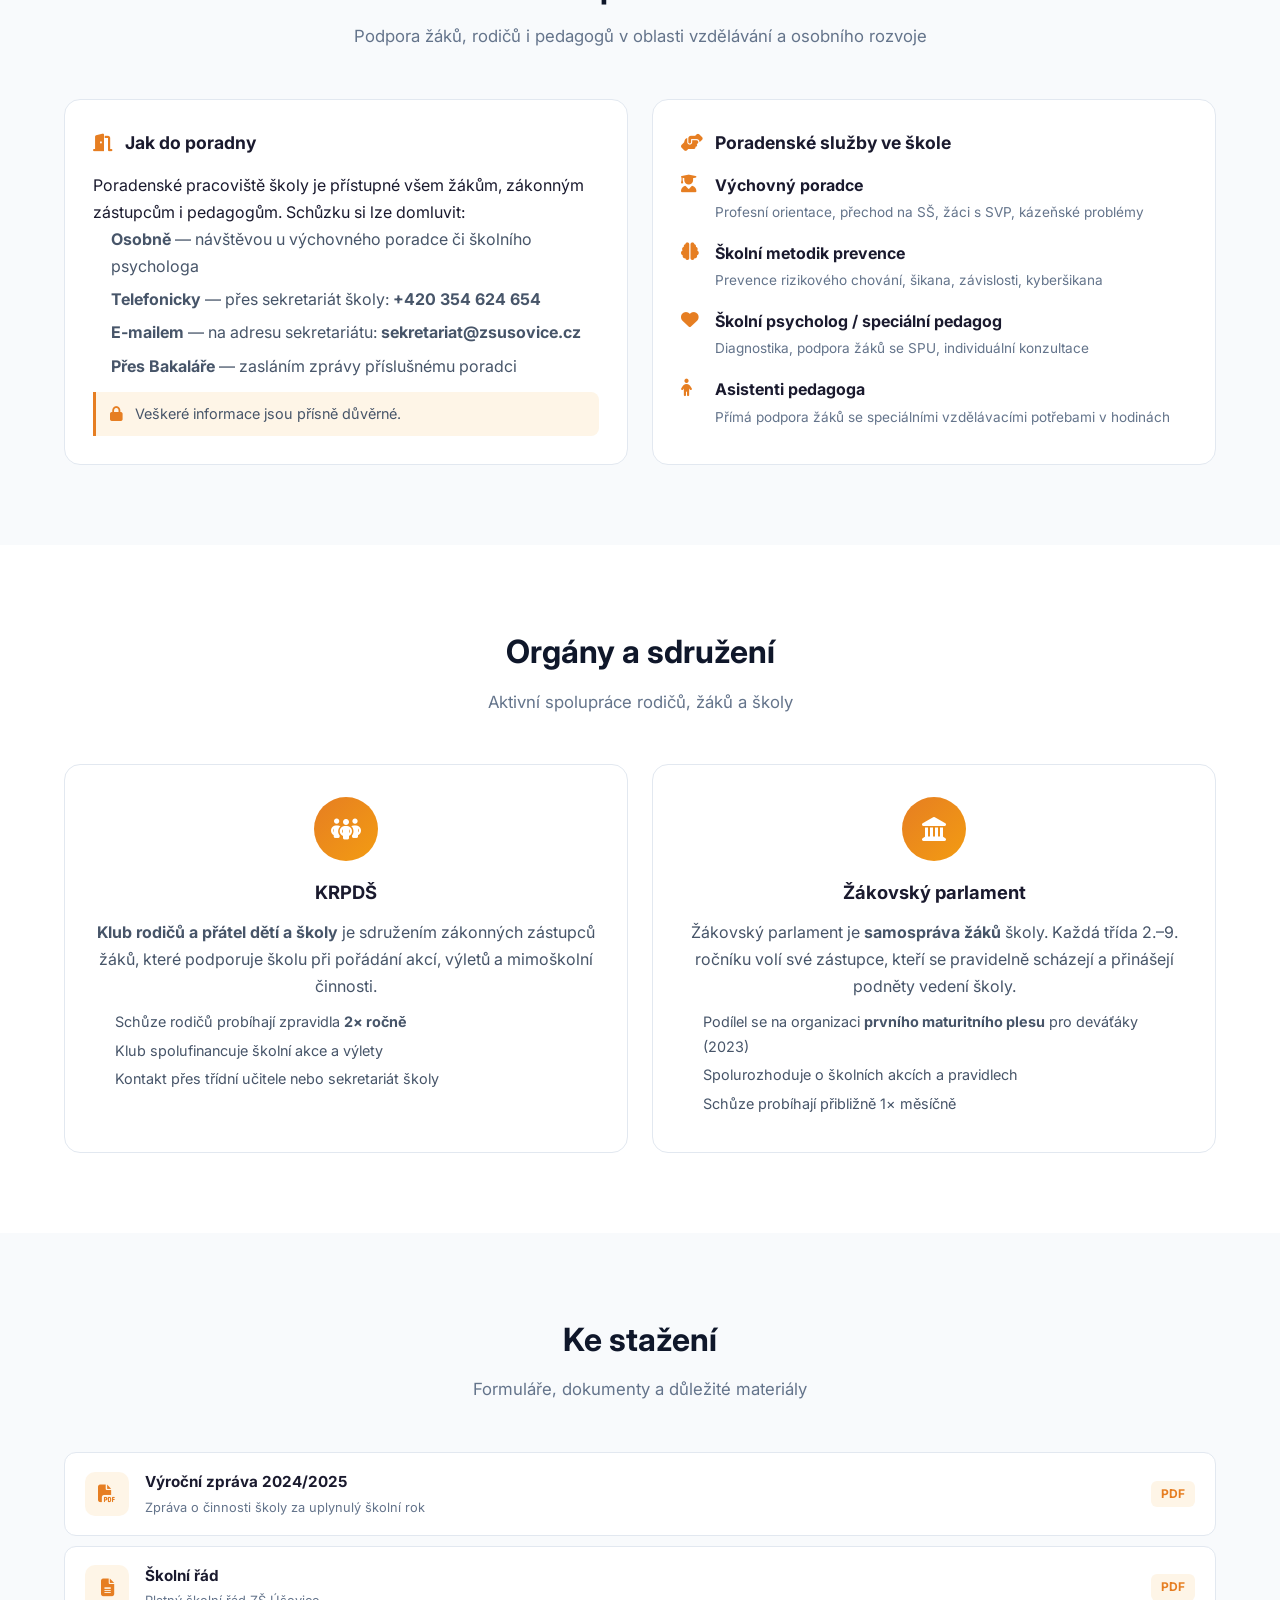
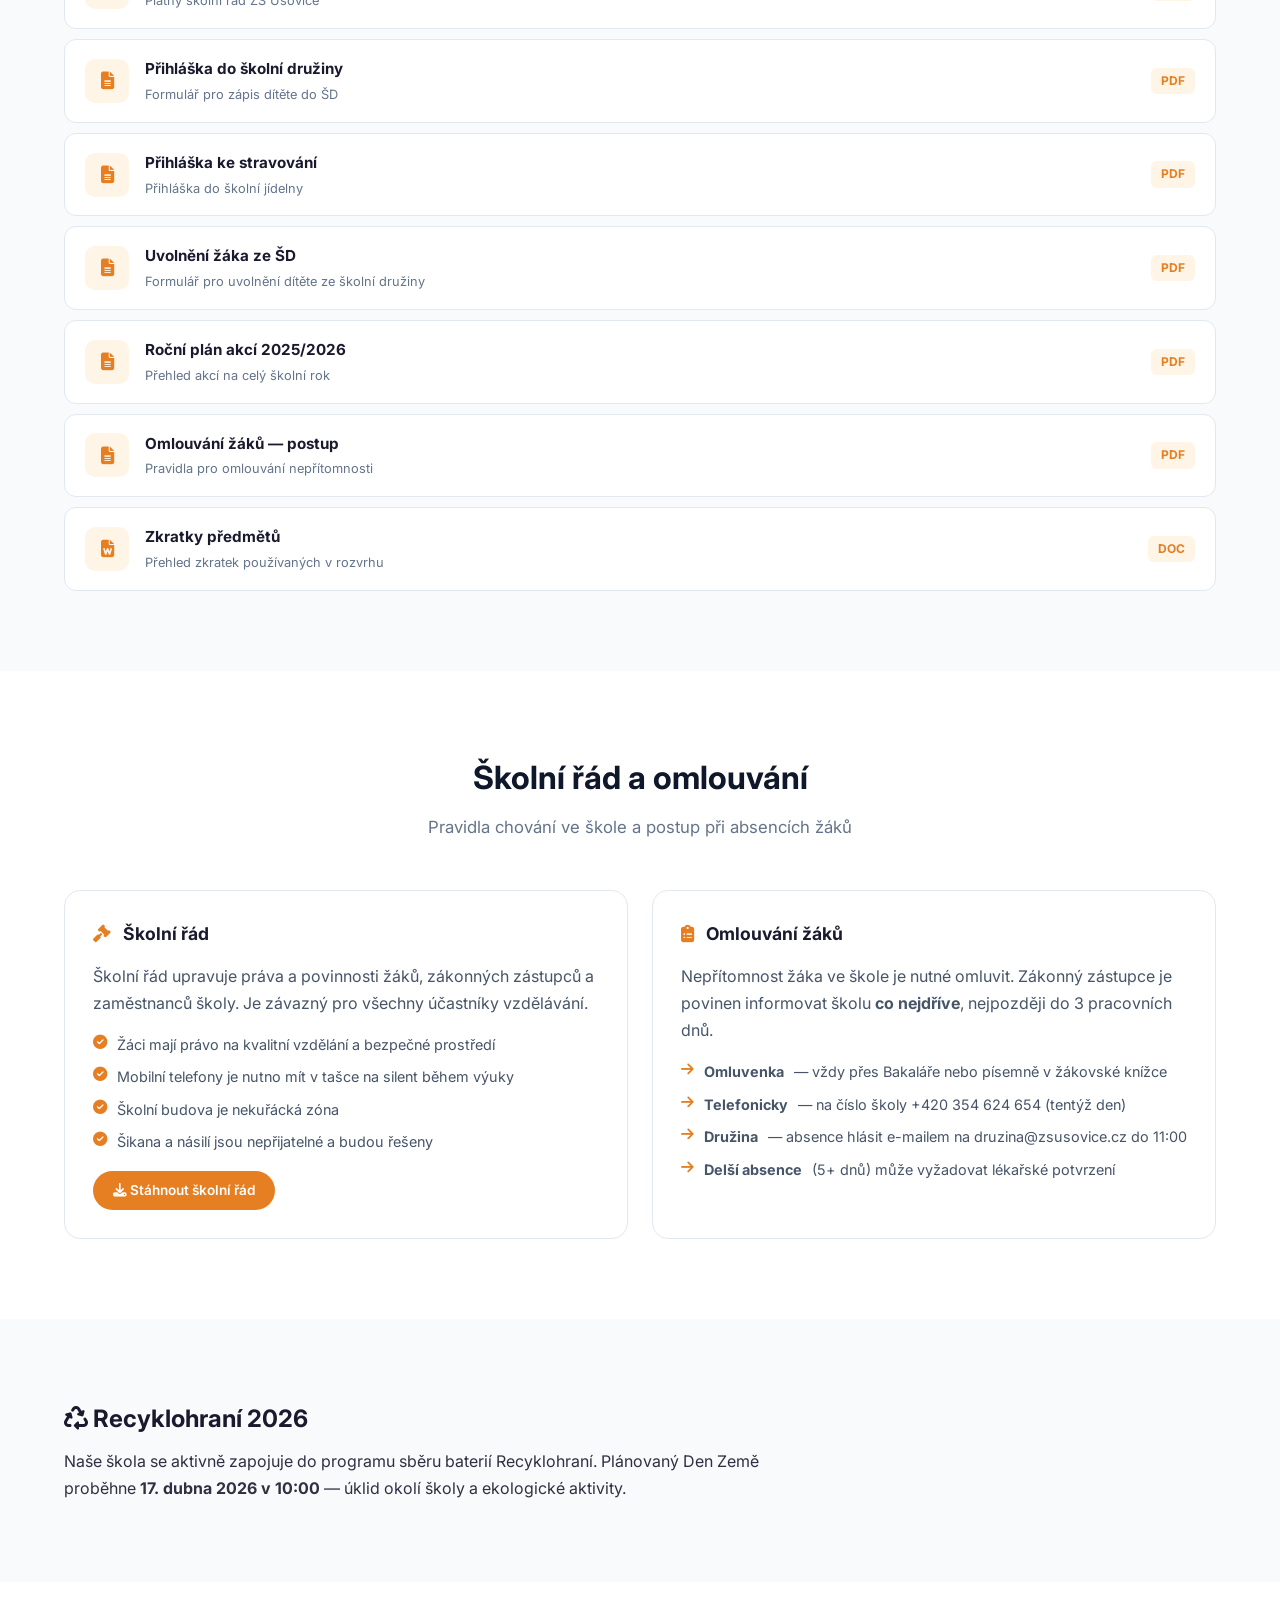
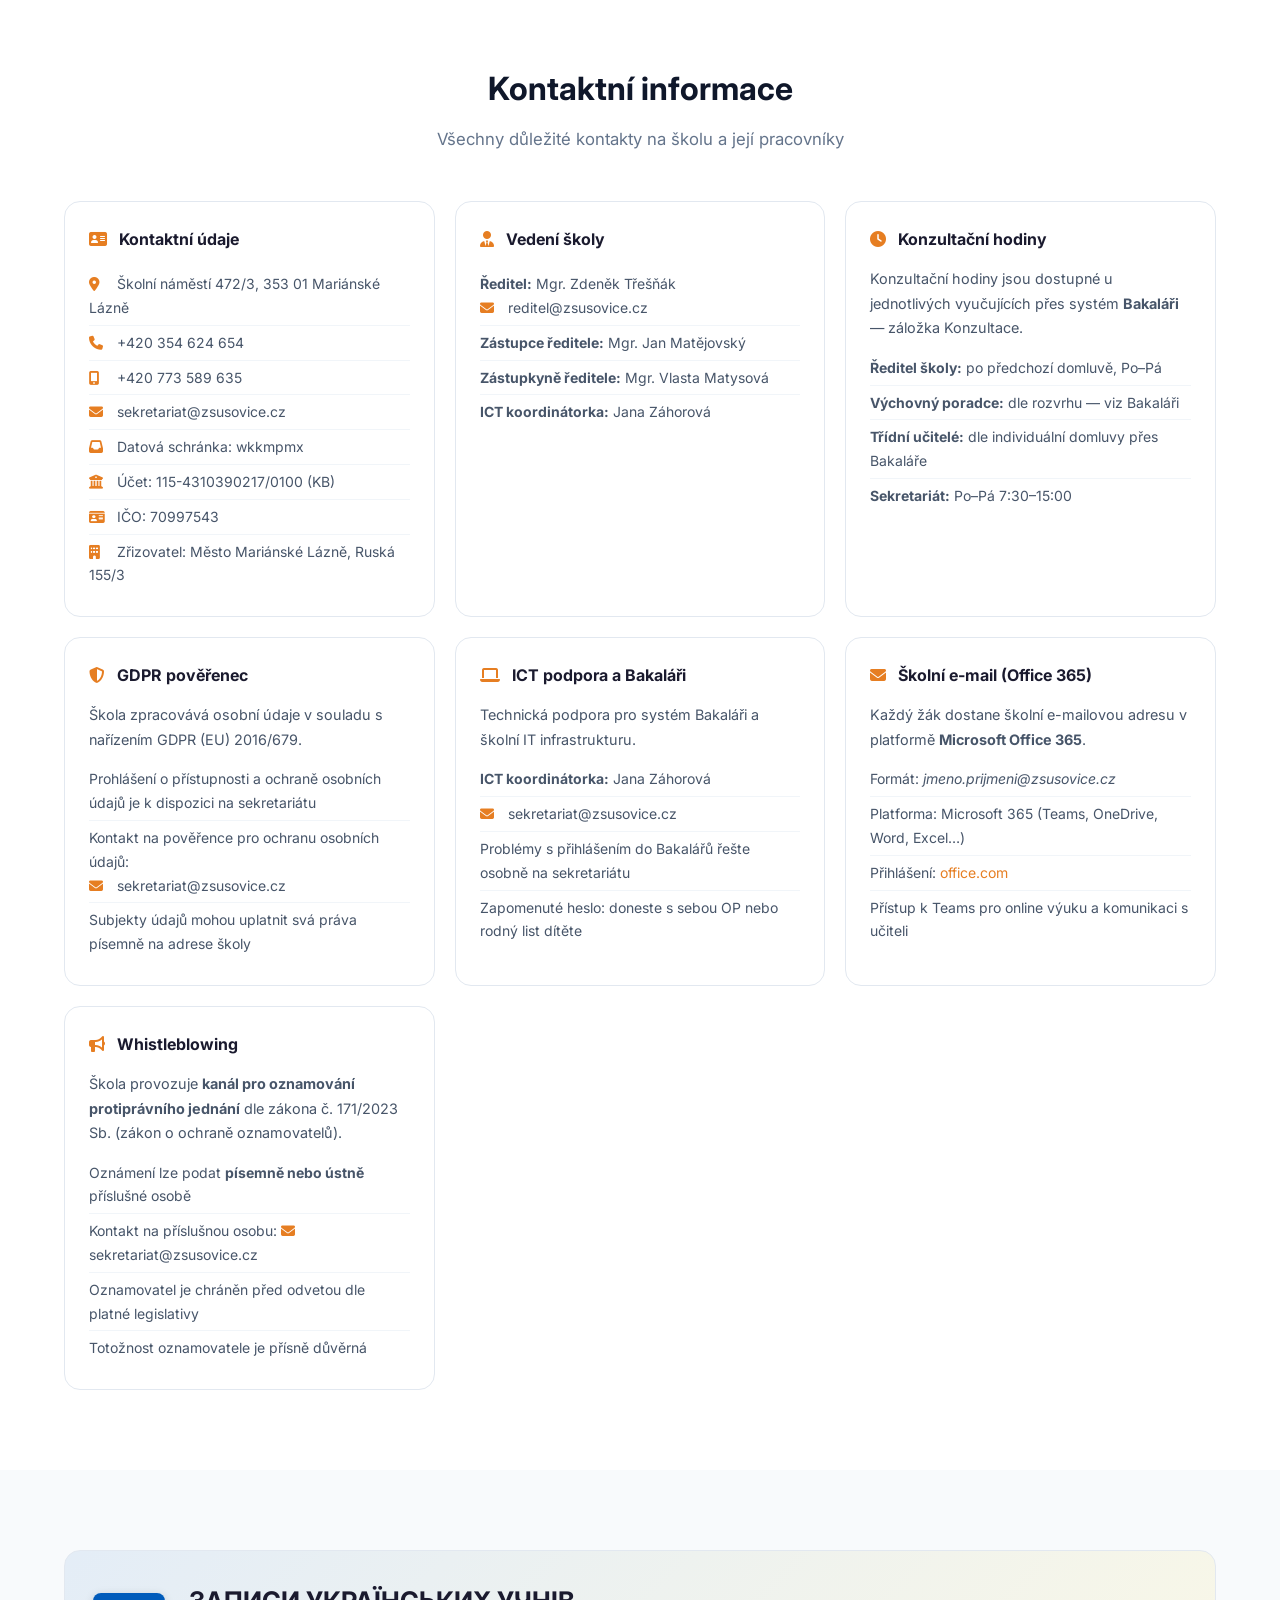
==== commit 7a2bcf5b: "Make website sections clickable with article detail modal - Add article detail modal that opens when" ====
--- a/index.html
+++ b/index.html
@@ -219,36 +219,36 @@
                     <p><strong>IČO:</strong> 70997543 &nbsp;|&nbsp; <strong>Datová schránka:</strong> wkkmpmx</p>
                 </div>
                 <div class="about-features">
-                    <div class="feature-card">
+                    <a href="#projects" class="feature-card feature-card-link">
                         <i class="fas fa-flask"></i>
                         <h4>Odborné učebny</h4>
                         <p>Chemie, fyzika, přírodní vědy s moderním vybavením</p>
-                    </div>
-                    <div class="feature-card">
+                    </a>
+                    <a href="#projects" class="feature-card feature-card-link">
                         <i class="fas fa-laptop-code"></i>
                         <h4>IT vybavení</h4>
                         <p>2 počítačové učebny, notebooky, Chromebooky, tablety</p>
-                    </div>
-                    <div class="feature-card">
+                    </a>
+                    <a href="#gallery" class="feature-card feature-card-link">
                         <i class="fas fa-vr-cardboard"></i>
                         <h4>VR & Robotika</h4>
                         <p>VR headsety a interaktivní Vex roboty pro výuku</p>
-                    </div>
-                    <div class="feature-card">
+                    </a>
+                    <a href="#gallery" class="feature-card feature-card-link">
                         <i class="fas fa-tools"></i>
                         <h4>Dílny</h4>
                         <p>Kompletně renovované školní dílny</p>
-                    </div>
-                    <div class="feature-card">
+                    </a>
+                    <a href="#parlament" class="feature-card feature-card-link">
                         <i class="fas fa-users"></i>
                         <h4>Žákovský parlament</h4>
                         <p>Aktivní studentská samospráva</p>
-                    </div>
-                    <div class="feature-card">
+                    </a>
+                    <a href="#poradenstvi" class="feature-card feature-card-link">
                         <i class="fas fa-hands-helping"></i>
                         <h4>Poradenství</h4>
                         <p>Školní poradenské pracoviště, výchovný poradce</p>
-                    </div>
+                    </a>
                 </div>
             </div>
         </div>
@@ -599,36 +599,36 @@
                 <p>Důležité dokumenty ke stažení a školní řád</p>
             </div>
             <div class="documents-grid" id="documents-content">
-                <div class="doc-card">
+                <a href="#skolni-rad" class="doc-card doc-card-link">
                     <i class="fas fa-gavel"></i>
                     <h3>Školní řád</h3>
                     <p>Pravidla chování a povinnosti žáků</p>
-                </div>
-                <div class="doc-card">
+                </a>
+                <a href="#ke-stazeni" class="doc-card doc-card-link">
                     <i class="fas fa-chart-bar"></i>
                     <h3>Výroční zprávy</h3>
                     <p>Roční hodnocení činnosti školy</p>
-                </div>
-                <div class="doc-card">
+                </a>
+                <a href="#plans" class="doc-card doc-card-link">
                     <i class="fas fa-calendar-alt"></i>
                     <h3>Měsíční a roční plány</h3>
                     <p>Plánované akce a organizace školního roku</p>
-                </div>
-                <div class="doc-card">
+                </a>
+                <a href="#omlouvani" class="doc-card doc-card-link">
                     <i class="fas fa-clipboard-list"></i>
                     <h3>Omlouvání žáků</h3>
                     <p>Postup při omlouvání nepřítomnosti</p>
-                </div>
-                <div class="doc-card">
+                </a>
+                <a href="https://bakalari.zsusovice.cz" target="_blank" class="doc-card doc-card-link">
                     <i class="fas fa-table"></i>
                     <h3>Rozvrhy</h3>
                     <p>Aktuální rozvrhy hodin všech tříd</p>
-                </div>
-                <div class="doc-card">
+                </a>
+                <a href="#ke-stazeni" class="doc-card doc-card-link">
                     <i class="fas fa-clipboard-check"></i>
                     <h3>Zkratky předmětů</h3>
                     <p>Přehled zkratek v rozvrhu hodin</p>
-                </div>
+                </a>
             </div>
         </div>
     </section>
@@ -1373,6 +1373,27 @@
         </div>
     </footer>
 
+    <!-- Article Detail Modal -->
+    <div class="article-modal-overlay" id="articleModal">
+        <div class="article-modal">
+            <button class="article-modal-close" id="articleModalClose" aria-label="Zavřít">
+                <i class="fas fa-times"></i>
+            </button>
+            <div class="article-modal-header" id="articleModalHeader">
+                <div class="article-modal-icon" id="articleModalIcon">
+                    <i class="fas fa-newspaper"></i>
+                </div>
+                <div class="article-modal-meta">
+                    <span class="article-modal-category" id="articleModalCategory"></span>
+                    <span class="article-modal-date" id="articleModalDate"></span>
+                </div>
+                <h2 id="articleModalTitle"></h2>
+            </div>
+            <div class="article-modal-body" id="articleModalBody"></div>
+            <div class="article-modal-footer" id="articleModalFooter"></div>
+        </div>
+    </div>
+
     <!-- Back to top -->
     <button class="back-to-top" id="backToTop" aria-label="Nahoru">
         <i class="fas fa-arrow-up"></i>
--- a/css/style.css
+++ b/css/style.css
@@ -19,23 +19,23 @@
     font-weight: 600; font-size: 0.95rem; transition: all 0.3s ease;
     cursor: pointer; border: none;
 }
-.btn-primary { background: #2563eb; color: #fff; }
-.btn-primary:hover { background: #1d4ed8; transform: translateY(-2px); box-shadow: 0 8px 25px rgba(37,99,235,0.3); }
+.btn-primary { background: #e67e22; color: #fff; }
+.btn-primary:hover { background: #cf6d17; transform: translateY(-2px); box-shadow: 0 8px 25px rgba(230,126,34,0.3); }
 .btn-outline { border: 2px solid #fff; color: #fff; background: transparent; }
-.btn-outline:hover { background: #fff; color: #2563eb; }
-.btn-small { padding: 8px 20px; font-size: 0.85rem; background: #2563eb; color: #fff; border-radius: 50px; }
-.btn-small:hover { background: #1d4ed8; }
+.btn-outline:hover { background: #fff; color: #e67e22; }
+.btn-small { padding: 8px 20px; font-size: 0.85rem; background: #e67e22; color: #fff; border-radius: 50px; }
+.btn-small:hover { background: #cf6d17; }
 
 /* ===== TOP BAR ===== */
 .top-bar {
-    background: #0f172a; color: #cbd5e1; font-size: 0.85rem; padding: 8px 0;
+    background: #2d1800; color: #cbd5e1; font-size: 0.85rem; padding: 8px 0;
 }
 .top-bar-inner { display: flex; justify-content: space-between; align-items: center; flex-wrap: wrap; gap: 8px; }
 .top-bar-left { display: flex; gap: 20px; }
 .top-bar-left span i, .top-bar-right a i { margin-right: 6px; }
 .top-bar-right { display: flex; gap: 16px; }
 .top-bar-right a { color: #cbd5e1; transition: color 0.2s; }
-.top-bar-right a:hover { color: #60a5fa; }
+.top-bar-right a:hover { color: #f5b041; }
 
 /* ===== HEADER ===== */
 .header {
@@ -46,7 +46,7 @@
 .header-inner { display: flex; align-items: center; justify-content: space-between; height: 72px; }
 .logo { display: flex; align-items: center; gap: 12px; }
 .logo-icon {
-    width: 44px; height: 44px; background: linear-gradient(135deg, #2563eb, #7c3aed);
+    width: 44px; height: 44px; background: linear-gradient(135deg, #e67e22, #f39c12);
     border-radius: 12px; display: flex; align-items: center; justify-content: center;
     color: #fff; font-weight: 800; font-size: 1rem;
 }
@@ -58,7 +58,7 @@
     padding: 0 14px; border-radius: 8px; font-size: 0.88rem; font-weight: 500;
     color: #475569; transition: all 0.2s; white-space: nowrap; line-height: 1;
 }
-.nav-link:hover { background: #f1f5f9; color: #2563eb; }
+.nav-link:hover { background: #f1f5f9; color: #e67e22; }
 .nav-toggle { display: none; background: none; border: none; cursor: pointer; padding: 8px; }
 .nav-toggle span {
     display: block; width: 24px; height: 2px; background: #0f172a;
@@ -110,24 +110,24 @@
     border-radius: 6px; font-size: 0.82rem; font-weight: 500; color: #374151;
     transition: all 0.12s; white-space: nowrap;
 }
-.dropdown-link:hover { background: #eff6ff; color: #2563eb; }
-.dropdown-link i { width: 14px; text-align: center; color: #93b4e8; font-size: 0.75rem; flex-shrink: 0; }
-.dropdown-link:hover i { color: #2563eb; }
+.dropdown-link:hover { background: #fef5e7; color: #e67e22; }
+.dropdown-link i { width: 14px; text-align: center; color: #f0b27a; font-size: 0.75rem; flex-shrink: 0; }
+.dropdown-link:hover i { color: #e67e22; }
 
 /* UA link inside dropdown */
 .dropdown-ua { color: #005bbb; font-weight: 600; }
-.dropdown-ua:hover { background: #eff6ff; color: #005bbb; }
+.dropdown-ua:hover { background: #fef5e7; color: #005bbb; }
 
 /* ===== HERO ===== */
 .hero {
     position: relative; min-height: 600px; display: flex; align-items: center;
-    background: linear-gradient(135deg, #0f172a 0%, #1e3a5f 50%, #2563eb 100%);
+    background: linear-gradient(135deg, #1a0a00 0%, #4a2600 50%, #e67e22 100%);
     color: #fff; overflow: hidden;
 }
 .hero-bg {
     position: absolute; inset: 0;
-    background: radial-gradient(ellipse at 70% 30%, rgba(37,99,235,0.3), transparent 60%),
-                radial-gradient(ellipse at 20% 80%, rgba(124,58,237,0.2), transparent 50%);
+    background: radial-gradient(ellipse at 70% 30%, rgba(230,126,34,0.3), transparent 60%),
+                radial-gradient(ellipse at 20% 80%, rgba(243,156,18,0.2), transparent 50%);
 }
 /* Hero split layout */
 .hero-split {
@@ -137,10 +137,10 @@
 .hero-left { flex: 1; min-width: 0; }
 .hero-right { flex: 0 0 380px; }
 .hero-title { font-family: 'Playfair Display', serif; font-size: 2.8rem; line-height: 1.2; margin-bottom: 14px; }
-.hero-title span { color: #60a5fa; }
+.hero-title span { color: #f5b041; }
 .hero-subtitle { font-size: 1.05rem; opacity: 0.85; margin-bottom: 32px; }
 .hero-stats { display: flex; gap: 28px; margin-bottom: 32px; }
-.stat-number { font-size: 2.2rem; font-weight: 800; color: #60a5fa; }
+.stat-number { font-size: 2.2rem; font-weight: 800; color: #f5b041; }
 .stat-label { font-size: 0.8rem; opacity: 0.7; text-transform: uppercase; letter-spacing: 1px; }
 .hero-buttons { display: flex; gap: 16px; }
 .hero-wave { position: absolute; bottom: -1px; left: 0; width: 100%; }
@@ -192,7 +192,7 @@
     width: 6px; height: 6px; border-radius: 50%; border: none; cursor: pointer;
     background: rgba(255,255,255,0.25); transition: all 0.25s; padding: 0;
 }
-.carousel-dot.active { background: #60a5fa; transform: scale(1.4); }
+.carousel-dot.active { background: #f5b041; transform: scale(1.4); }
 
 /* ===== QUICK LINKS ===== */
 .quick-links { padding: 60px 0 40px; margin-top: -20px; position: relative; z-index: 5; }
@@ -202,13 +202,13 @@
     padding: 28px 24px; text-align: center; transition: all 0.3s;
     display: block;
 }
-.quick-card:hover { transform: translateY(-6px); box-shadow: 0 12px 40px rgba(0,0,0,0.1); border-color: #2563eb; }
+.quick-card:hover { transform: translateY(-6px); box-shadow: 0 12px 40px rgba(0,0,0,0.1); border-color: #e67e22; }
 .quick-icon {
-    width: 56px; height: 56px; background: linear-gradient(135deg, #eff6ff, #dbeafe);
+    width: 56px; height: 56px; background: linear-gradient(135deg, #fef5e7, #fdebd0);
     border-radius: 16px; display: flex; align-items: center; justify-content: center;
-    margin: 0 auto 16px; font-size: 1.3rem; color: #2563eb;
-}
-.quick-card:hover .quick-icon { background: linear-gradient(135deg, #2563eb, #7c3aed); color: #fff; }
+    margin: 0 auto 16px; font-size: 1.3rem; color: #e67e22;
+}
+.quick-card:hover .quick-icon { background: linear-gradient(135deg, #e67e22, #f39c12); color: #fff; }
 .quick-card h3 { font-size: 1rem; margin-bottom: 8px; }
 .quick-card p { font-size: 0.85rem; color: #64748b; }
 
@@ -227,8 +227,8 @@
     background: #fff; border: 1px solid #e2e8f0; border-radius: 12px; padding: 20px;
     transition: all 0.3s;
 }
-.feature-card:hover { border-color: #2563eb; box-shadow: 0 4px 15px rgba(37,99,235,0.1); }
-.feature-card i { font-size: 1.5rem; color: #2563eb; margin-bottom: 10px; }
+.feature-card:hover { border-color: #e67e22; box-shadow: 0 4px 15px rgba(230,126,34,0.1); }
+.feature-card i { font-size: 1.5rem; color: #e67e22; margin-bottom: 10px; }
 .feature-card h4 { font-size: 0.95rem; margin-bottom: 4px; }
 .feature-card p { font-size: 0.8rem; color: #64748b; }
 
@@ -240,56 +240,60 @@
 }
 .leader-card:hover { transform: translateY(-4px); box-shadow: 0 8px 30px rgba(0,0,0,0.08); }
 .leader-avatar {
-    width: 72px; height: 72px; background: linear-gradient(135deg, #2563eb, #7c3aed);
+    width: 72px; height: 72px; background: linear-gradient(135deg, #e67e22, #f39c12);
     border-radius: 50%; display: flex; align-items: center; justify-content: center;
     margin: 0 auto 16px; color: #fff; font-size: 1.5rem;
 }
 .leader-card h3 { font-size: 1rem; margin-bottom: 4px; }
-.leader-role { color: #2563eb; font-weight: 600; font-size: 0.85rem; margin-bottom: 12px; }
+.leader-role { color: #e67e22; font-weight: 600; font-size: 0.85rem; margin-bottom: 12px; }
 .leader-card p:last-child { font-size: 0.8rem; color: #64748b; }
 
 /* ===== NEWS ===== */
 .news-grid { display: grid; grid-template-columns: repeat(3, 1fr); gap: 24px; }
 .news-card {
     background: #fff; border: 1px solid #e2e8f0; border-radius: 16px;
-    overflow: hidden; transition: all 0.3s;
+    overflow: hidden; transition: all 0.3s; cursor: pointer;
 }
 .news-card:hover { transform: translateY(-4px); box-shadow: 0 12px 40px rgba(0,0,0,0.08); }
+.news-card .news-card-body::after {
+    content: 'Číst více →'; display: block; margin-top: 12px;
+    font-size: 0.85rem; font-weight: 600; color: #e67e22;
+}
 .news-card-image {
     height: 180px; background: linear-gradient(135deg, #667eea, #764ba2);
     display: flex; align-items: center; justify-content: center;
     color: #fff; font-size: 2.5rem;
 }
 .news-card-body { padding: 20px; }
-.news-card-date { font-size: 0.8rem; color: #2563eb; font-weight: 600; margin-bottom: 8px; }
+.news-card-date { font-size: 0.8rem; color: #e67e22; font-weight: 600; margin-bottom: 8px; }
 .news-card-body h3 { font-size: 1.05rem; margin-bottom: 8px; line-height: 1.4; }
 .news-card-body p { font-size: 0.9rem; color: #64748b; line-height: 1.6; }
 
 /* ===== BANNER ===== */
 .banner {
-    background: linear-gradient(135deg, #2563eb, #7c3aed); color: #fff; padding: 48px 0;
+    background: linear-gradient(135deg, #e67e22, #f39c12); color: #fff; padding: 48px 0;
 }
 .banner-content { display: flex; align-items: center; justify-content: space-between; gap: 32px; flex-wrap: wrap; }
 .banner-text h2 { font-size: 1.5rem; margin-bottom: 8px; }
 .banner-text p { opacity: 0.9; max-width: 700px; }
-.banner .btn-primary { background: #fff; color: #2563eb; }
+.banner .btn-primary { background: #fff; color: #e67e22; }
 .banner .btn-primary:hover { background: #f1f5f9; }
 
 /* ===== DRUŽINA ===== */
 .druzina-grid { display: grid; grid-template-columns: 2fr 1fr; gap: 32px; }
 .info-block { background: #fff; border: 1px solid #e2e8f0; border-radius: 12px; padding: 24px; margin-bottom: 16px; }
 .info-block h3 { font-size: 1.05rem; color: #0f172a; margin-bottom: 12px; }
-.info-block h3 i { color: #2563eb; margin-right: 8px; }
+.info-block h3 i { color: #e67e22; margin-right: 8px; }
 .info-block li { padding: 4px 0; color: #475569; }
 .info-block p { color: #475569; }
 .contact-card-large {
-    background: #fff; border: 2px solid #2563eb; border-radius: 16px; padding: 32px;
+    background: #fff; border: 2px solid #e67e22; border-radius: 16px; padding: 32px;
     position: sticky; top: 100px;
 }
 .contact-card-large h3 { font-size: 1.2rem; margin-bottom: 16px; color: #0f172a; }
 .contact-card-large h4 { margin-top: 8px; margin-bottom: 8px; color: #0f172a; }
 .contact-card-large p { color: #475569; margin-bottom: 4px; }
-.contact-card-large p i { color: #2563eb; margin-right: 8px; width: 16px; }
+.contact-card-large p i { color: #e67e22; margin-right: 8px; width: 16px; }
 .contact-card-large hr { border: none; border-top: 1px solid #e2e8f0; margin: 16px 0; }
 .contact-card-large .note { font-size: 0.85rem; color: #64748b; margin-top: 12px; }
 
@@ -321,8 +325,8 @@
     background: #fff; border: 1px solid #e2e8f0; border-radius: 12px; padding: 28px;
     transition: all 0.3s; cursor: pointer;
 }
-.doc-card:hover { border-color: #2563eb; transform: translateY(-2px); box-shadow: 0 4px 15px rgba(37,99,235,0.1); }
-.doc-card i { font-size: 2rem; color: #2563eb; margin-bottom: 12px; }
+.doc-card:hover { border-color: #e67e22; transform: translateY(-2px); box-shadow: 0 4px 15px rgba(230,126,34,0.1); }
+.doc-card i { font-size: 2rem; color: #e67e22; margin-bottom: 12px; }
 .doc-card h3 { font-size: 1rem; margin-bottom: 6px; }
 .doc-card p { font-size: 0.85rem; color: #64748b; }
 
@@ -334,7 +338,7 @@
 }
 .project-card:hover { transform: translateY(-4px); box-shadow: 0 12px 40px rgba(0,0,0,0.08); }
 .project-badge {
-    position: absolute; top: 16px; right: 16px; background: #2563eb; color: #fff;
+    position: absolute; top: 16px; right: 16px; background: #e67e22; color: #fff;
     padding: 4px 12px; border-radius: 20px; font-size: 0.75rem; font-weight: 700;
 }
 .project-card h3 { font-size: 1.1rem; margin-bottom: 8px; padding-right: 50px; }
@@ -346,9 +350,9 @@
     background: #fff; border: 1px solid #e2e8f0; border-radius: 12px; padding: 24px;
 }
 .contact-main-card h3 { font-size: 1rem; margin-bottom: 12px; color: #0f172a; }
-.contact-main-card h3 i { color: #2563eb; margin-right: 8px; }
+.contact-main-card h3 i { color: #e67e22; margin-right: 8px; }
 .contact-main-card p { font-size: 0.85rem; color: #475569; margin-bottom: 6px; }
-.contact-main-card p i { color: #2563eb; margin-right: 8px; width: 16px; display: inline-block; }
+.contact-main-card p i { color: #e67e22; margin-right: 8px; width: 16px; display: inline-block; }
 
 .staff-section { margin-top: 24px; }
 .staff-heading {
@@ -357,7 +361,7 @@
     display: flex; align-items: center; gap: 8px;
 }
 .staff-heading:hover { background: #f1f5f9; }
-.staff-heading i { font-size: 0.7rem; color: #2563eb; transition: transform 0.3s; }
+.staff-heading i { font-size: 0.7rem; color: #e67e22; transition: transform 0.3s; }
 .staff-heading.active i { transform: rotate(180deg); }
 .staff-table-wrapper {
     max-height: 0; overflow: hidden; transition: max-height 0.4s ease;
@@ -405,14 +409,14 @@
 .ukraine-banner p { font-size: 0.9rem; color: #475569; }
 
 /* ===== FOOTER ===== */
-.footer { background: #0f172a; color: #cbd5e1; padding: 60px 0 24px; }
+.footer { background: #2d1800; color: #cbd5e1; padding: 60px 0 24px; }
 .footer-grid { display: grid; grid-template-columns: repeat(4, 1fr); gap: 32px; margin-bottom: 40px; }
 .footer-col h4 { color: #fff; font-size: 1rem; margin-bottom: 16px; }
 .footer-col p { font-size: 0.85rem; margin-bottom: 6px; }
-.footer-col p i { margin-right: 8px; color: #60a5fa; }
+.footer-col p i { margin-right: 8px; color: #f5b041; }
 .footer-col ul li { margin-bottom: 8px; }
 .footer-col ul li a { font-size: 0.85rem; transition: color 0.2s; }
-.footer-col ul li a:hover { color: #60a5fa; }
+.footer-col ul li a:hover { color: #f5b041; }
 .footer-partners { display: flex; flex-wrap: wrap; gap: 8px; }
 .partner-badge {
     background: rgba(255,255,255,0.1); padding: 4px 12px; border-radius: 20px;
@@ -422,15 +426,15 @@
     border-top: 1px solid rgba(255,255,255,0.1); padding-top: 20px;
     display: flex; justify-content: space-between; font-size: 0.8rem; flex-wrap: wrap; gap: 8px;
 }
-.footer-bottom a { color: #60a5fa; }
+.footer-bottom a { color: #f5b041; }
 .footer-bottom a:hover { text-decoration: underline; }
 
 /* ===== BACK TO TOP ===== */
 .back-to-top {
     position: fixed; bottom: 24px; right: 24px; width: 48px; height: 48px;
-    background: #2563eb; color: #fff; border: none; border-radius: 50%;
+    background: #e67e22; color: #fff; border: none; border-radius: 50%;
     font-size: 1.1rem; cursor: pointer; opacity: 0; pointer-events: none;
-    transition: all 0.3s; box-shadow: 0 4px 15px rgba(37,99,235,0.3);
+    transition: all 0.3s; box-shadow: 0 4px 15px rgba(230,126,34,0.3);
     z-index: 999;
 }
 .back-to-top.visible { opacity: 1; pointer-events: all; }
@@ -461,13 +465,13 @@
 .numbered-list { padding-left: 20px; color: #475569; }
 .numbered-list li { margin-bottom: 6px; }
 .note-box {
-    background: #eff6ff; border-left: 3px solid #2563eb; padding: 10px 14px;
+    background: #fef5e7; border-left: 3px solid #e67e22; padding: 10px 14px;
     border-radius: 0 8px 8px 0; font-size: 0.9rem; color: #475569; margin-top: 12px;
 }
-.note-box i { color: #2563eb; margin-right: 8px; }
+.note-box i { color: #e67e22; margin-right: 8px; }
 .ua-contact-list { list-style: none; margin-top: 10px; }
 .ua-contact-list li { padding: 4px 0; color: #475569; }
-.ua-contact-list li i { color: #2563eb; width: 18px; margin-right: 6px; }
+.ua-contact-list li i { color: #e67e22; width: 18px; margin-right: 6px; }
 
 /* ===== PLANS ===== */
 .plans-grid { display: grid; grid-template-columns: repeat(4, 1fr); gap: 20px; }
@@ -477,14 +481,14 @@
 }
 .plan-card:hover { transform: translateY(-4px); box-shadow: 0 8px 30px rgba(0,0,0,0.08); }
 .plan-icon {
-    width: 56px; height: 56px; background: linear-gradient(135deg, #eff6ff, #dbeafe);
+    width: 56px; height: 56px; background: linear-gradient(135deg, #fef5e7, #fdebd0);
     border-radius: 16px; display: flex; align-items: center; justify-content: center;
-    margin: 0 auto 16px; font-size: 1.3rem; color: #2563eb;
+    margin: 0 auto 16px; font-size: 1.3rem; color: #e67e22;
 }
 .plan-card h3 { font-size: 1rem; margin-bottom: 8px; }
 .plan-card p { font-size: 0.85rem; color: #64748b; margin-bottom: 10px; }
 .plan-tag {
-    display: inline-block; background: #eff6ff; color: #2563eb;
+    display: inline-block; background: #fef5e7; color: #e67e22;
     padding: 3px 12px; border-radius: 20px; font-size: 0.75rem; font-weight: 600;
 }
 
@@ -494,12 +498,12 @@
     background: #fff; border: 1px solid #e2e8f0; border-radius: 16px; padding: 28px;
 }
 .poradenstvi-card h3 { font-size: 1.1rem; margin-bottom: 14px; }
-.poradenstvi-card h3 i { color: #2563eb; margin-right: 8px; }
+.poradenstvi-card h3 i { color: #e67e22; margin-right: 8px; }
 .poradenstvi-card ul { padding-left: 18px; color: #475569; }
 .poradenstvi-card ul li { margin-bottom: 6px; }
 .sluzby-list { display: flex; flex-direction: column; gap: 16px; }
 .sluzba-item { display: flex; align-items: flex-start; gap: 14px; }
-.sluzba-item > i { font-size: 1.1rem; color: #2563eb; margin-top: 3px; width: 20px; }
+.sluzba-item > i { font-size: 1.1rem; color: #e67e22; margin-top: 3px; width: 20px; }
 .sluzba-item strong { display: block; margin-bottom: 2px; }
 .sluzba-item p { font-size: 0.85rem; color: #64748b; margin: 0; }
 
@@ -511,7 +515,7 @@
 }
 .organy-card:hover { transform: translateY(-4px); box-shadow: 0 8px 30px rgba(0,0,0,0.08); }
 .organy-icon {
-    width: 64px; height: 64px; background: linear-gradient(135deg, #2563eb, #7c3aed);
+    width: 64px; height: 64px; background: linear-gradient(135deg, #e67e22, #f39c12);
     border-radius: 50%; display: flex; align-items: center; justify-content: center;
     margin: 0 auto 16px; color: #fff; font-size: 1.5rem;
 }
@@ -527,17 +531,17 @@
     border: 1px solid #e2e8f0; border-radius: 12px; padding: 16px 20px;
     transition: all 0.2s; cursor: pointer;
 }
-.download-item:hover { border-color: #2563eb; background: #f8fbff; }
+.download-item:hover { border-color: #e67e22; background: #fef9f0; }
 .download-icon {
-    width: 44px; min-width: 44px; height: 44px; background: #eff6ff; border-radius: 10px;
+    width: 44px; min-width: 44px; height: 44px; background: #fef5e7; border-radius: 10px;
     display: flex; align-items: center; justify-content: center;
-    font-size: 1.1rem; color: #2563eb;
+    font-size: 1.1rem; color: #e67e22;
 }
 .download-info { flex: 1; }
 .download-info h4 { font-size: 0.95rem; margin-bottom: 2px; }
 .download-info p { font-size: 0.8rem; color: #64748b; margin: 0; }
 .download-badge {
-    background: #eff6ff; color: #2563eb; padding: 3px 10px;
+    background: #fef5e7; color: #e67e22; padding: 3px 10px;
     border-radius: 6px; font-size: 0.75rem; font-weight: 700; white-space: nowrap;
 }
 
@@ -547,11 +551,11 @@
     background: #fff; border: 1px solid #e2e8f0; border-radius: 16px; padding: 28px;
 }
 .rad-card h3 { font-size: 1.1rem; margin-bottom: 14px; }
-.rad-card h3 i { color: #2563eb; margin-right: 8px; }
+.rad-card h3 i { color: #e67e22; margin-right: 8px; }
 .rad-card > p { color: #475569; margin-bottom: 16px; }
 .rad-highlights { display: flex; flex-direction: column; gap: 8px; }
 .rad-item { display: flex; align-items: flex-start; gap: 10px; font-size: 0.9rem; color: #475569; }
-.rad-item i { color: #2563eb; margin-top: 2px; flex-shrink: 0; }
+.rad-item i { color: #e67e22; margin-top: 2px; flex-shrink: 0; }
 
 /* ===== TABS (Družina, Jídelna) ===== */
 .tabs-wrapper {
@@ -567,12 +571,12 @@
     transition: all 0.2s; font-family: inherit; border-bottom: 2px solid transparent;
     margin-bottom: -1px;
 }
-.tab:hover { color: #2563eb; background: #eff6ff; }
-.tab.active { color: #2563eb; border-bottom-color: #2563eb; background: #fff; font-weight: 600; }
+.tab:hover { color: #e67e22; background: #fef5e7; }
+.tab.active { color: #e67e22; border-bottom-color: #e67e22; background: #fff; font-weight: 600; }
 .tab-content { display: none; padding: 28px; }
 .tab-content.active { display: block; }
 .tab-content h3 { font-size: 1.1rem; margin-bottom: 14px; color: #0f172a; }
-.tab-content h3 i { color: #2563eb; margin-right: 8px; }
+.tab-content h3 i { color: #e67e22; margin-right: 8px; }
 .tab-content p { color: #475569; margin-bottom: 10px; }
 .tab-content ul { padding-left: 18px; color: #475569; }
 .tab-content ul li { margin-bottom: 6px; }
@@ -586,7 +590,7 @@
 .info-steps { display: flex; flex-direction: column; gap: 12px; margin: 12px 0; }
 .step { display: flex; align-items: flex-start; gap: 12px; }
 .step-num {
-    width: 28px; min-width: 28px; height: 28px; background: #2563eb; color: #fff;
+    width: 28px; min-width: 28px; height: 28px; background: #e67e22; color: #fff;
     border-radius: 50%; display: flex; align-items: center; justify-content: center;
     font-weight: 700; font-size: 0.85rem;
 }
@@ -601,7 +605,7 @@
     padding: 8px 12px; font-size: 0.8rem; color: #475569; display: flex; gap: 8px;
 }
 .alergen-item span {
-    background: #2563eb; color: #fff; border-radius: 4px; padding: 0 6px;
+    background: #e67e22; color: #fff; border-radius: 4px; padding: 0 6px;
     font-weight: 700; font-size: 0.75rem; display: flex; align-items: center;
 }
 
@@ -622,15 +626,15 @@
     background: #fff; border: 1px solid #e2e8f0; border-radius: 16px; padding: 24px;
     transition: all 0.2s;
 }
-.kontakt-block:hover { border-color: #2563eb; box-shadow: 0 4px 15px rgba(37,99,235,0.08); }
+.kontakt-block:hover { border-color: #e67e22; box-shadow: 0 4px 15px rgba(230,126,34,0.08); }
 .kontakt-block h3 { font-size: 1rem; margin-bottom: 14px; }
-.kontakt-block h3 i { color: #2563eb; margin-right: 8px; }
+.kontakt-block h3 i { color: #e67e22; margin-right: 8px; }
 .kontakt-block > p { color: #475569; font-size: 0.9rem; margin-bottom: 10px; }
 .contact-detail-list { list-style: none; }
 .contact-detail-list li { padding: 5px 0; color: #475569; font-size: 0.875rem; border-bottom: 1px solid #f1f5f9; }
 .contact-detail-list li:last-child { border-bottom: none; }
-.contact-detail-list li i { color: #2563eb; width: 18px; margin-right: 6px; }
-.contact-detail-list li a { color: #2563eb; }
+.contact-detail-list li i { color: #e67e22; width: 18px; margin-right: 6px; }
+.contact-detail-list li a { color: #e67e22; }
 .contact-detail-list li a:hover { text-decoration: underline; }
 
 /* ===== UKRAINE FULL SECTION ===== */
@@ -661,7 +665,99 @@
 .ukraine-card ol li { margin-bottom: 6px; }
 .ukraine-card a { color: #005bbb; }
 .ukraine-card a:hover { text-decoration: underline; }
-.ukraine-contact-card { background: linear-gradient(135deg, #eff6ff, #f0fdf4); }
+.ukraine-contact-card { background: linear-gradient(135deg, #fef5e7, #f0fdf4); }
+
+/* ===== CLICKABLE CARDS ===== */
+.feature-card-link, .doc-card-link {
+    display: block; text-decoration: none; color: inherit; cursor: pointer;
+}
+.doc-card-link { display: flex; flex-direction: column; align-items: center; text-align: center; }
+.feature-card-link:hover, .doc-card-link:hover {
+    border-color: #e67e22; box-shadow: 0 6px 20px rgba(230,126,34,0.15);
+    transform: translateY(-3px);
+}
+.carousel-slide { cursor: pointer; }
+
+/* ===== ARTICLE MODAL ===== */
+.article-modal-overlay {
+    position: fixed; inset: 0; z-index: 10000;
+    background: rgba(0,0,0,0.6); backdrop-filter: blur(4px);
+    display: none; align-items: center; justify-content: center;
+    padding: 24px; opacity: 0; transition: opacity 0.3s ease;
+}
+.article-modal-overlay.active { display: flex; opacity: 1; }
+.article-modal {
+    background: #fff; border-radius: 20px; max-width: 720px; width: 100%;
+    max-height: 85vh; overflow-y: auto; position: relative;
+    box-shadow: 0 25px 80px rgba(0,0,0,0.25);
+    animation: modalSlideIn 0.3s ease;
+}
+@keyframes modalSlideIn {
+    from { transform: translateY(30px); opacity: 0; }
+    to { transform: translateY(0); opacity: 1; }
+}
+.article-modal-close {
+    position: absolute; top: 16px; right: 16px; z-index: 10;
+    width: 40px; height: 40px; border-radius: 50%;
+    border: none; background: rgba(255,255,255,0.9); color: #1a1a2e;
+    font-size: 1.1rem; cursor: pointer; display: flex;
+    align-items: center; justify-content: center;
+    box-shadow: 0 2px 10px rgba(0,0,0,0.15);
+    transition: all 0.2s;
+}
+.article-modal-close:hover { background: #fff; transform: scale(1.1); }
+.article-modal-header {
+    padding: 40px 40px 24px; border-bottom: 1px solid #f1f5f9;
+}
+.article-modal-icon {
+    width: 56px; height: 56px; border-radius: 16px;
+    display: flex; align-items: center; justify-content: center;
+    color: #fff; font-size: 1.5rem; margin-bottom: 16px;
+}
+.article-modal-meta {
+    display: flex; gap: 12px; align-items: center; margin-bottom: 12px;
+    flex-wrap: wrap;
+}
+.article-modal-category {
+    background: #fef3e2; color: #e67e22; padding: 4px 12px;
+    border-radius: 20px; font-size: 0.78rem; font-weight: 600;
+    text-transform: uppercase;
+}
+.article-modal-date {
+    color: #94a3b8; font-size: 0.85rem;
+}
+.article-modal-header h2 {
+    font-size: 1.5rem; line-height: 1.4; color: #1a1a2e;
+}
+.article-modal-body {
+    padding: 24px 40px; line-height: 1.8; color: #475569;
+    font-size: 0.95rem;
+}
+.article-modal-body p { margin-bottom: 16px; }
+.article-modal-body ul, .article-modal-body ol {
+    padding-left: 20px; margin-bottom: 16px;
+}
+.article-modal-body li { margin-bottom: 6px; }
+.article-modal-footer {
+    padding: 16px 40px 24px; border-top: 1px solid #f1f5f9;
+    display: flex; gap: 16px; align-items: center; flex-wrap: wrap;
+    font-size: 0.85rem; color: #94a3b8;
+}
+.article-modal-footer .author-tag {
+    display: inline-flex; align-items: center; gap: 6px;
+    background: #f8fafc; padding: 6px 14px; border-radius: 20px;
+    color: #64748b; font-weight: 500;
+}
+.article-modal-footer .attachment-tag {
+    display: inline-flex; align-items: center; gap: 6px;
+    background: #fef3e2; padding: 6px 14px; border-radius: 20px;
+    color: #e67e22; font-weight: 500;
+}
+.article-modal-footer .gallery-tag {
+    display: inline-flex; align-items: center; gap: 6px;
+    background: #f0fdf4; padding: 6px 14px; border-radius: 20px;
+    color: #16a34a; font-weight: 500;
+}
 
 /* ===== RESPONSIVE ===== */
 @media (max-width: 1024px) {
@@ -737,4 +833,10 @@
     .alergeny-grid { grid-template-columns: repeat(2, 1fr); }
     .mini-gallery { grid-template-columns: repeat(2, 1fr); }
     .ukraine-header { flex-direction: column; text-align: center; }
-}
+    .article-modal { border-radius: 12px; }
+    .article-modal-header { padding: 24px 20px 16px; }
+    .article-modal-header h2 { font-size: 1.2rem; }
+    .article-modal-body { padding: 16px 20px; }
+    .article-modal-footer { padding: 12px 20px 16px; }
+    .article-modal-overlay { padding: 12px; }
+}
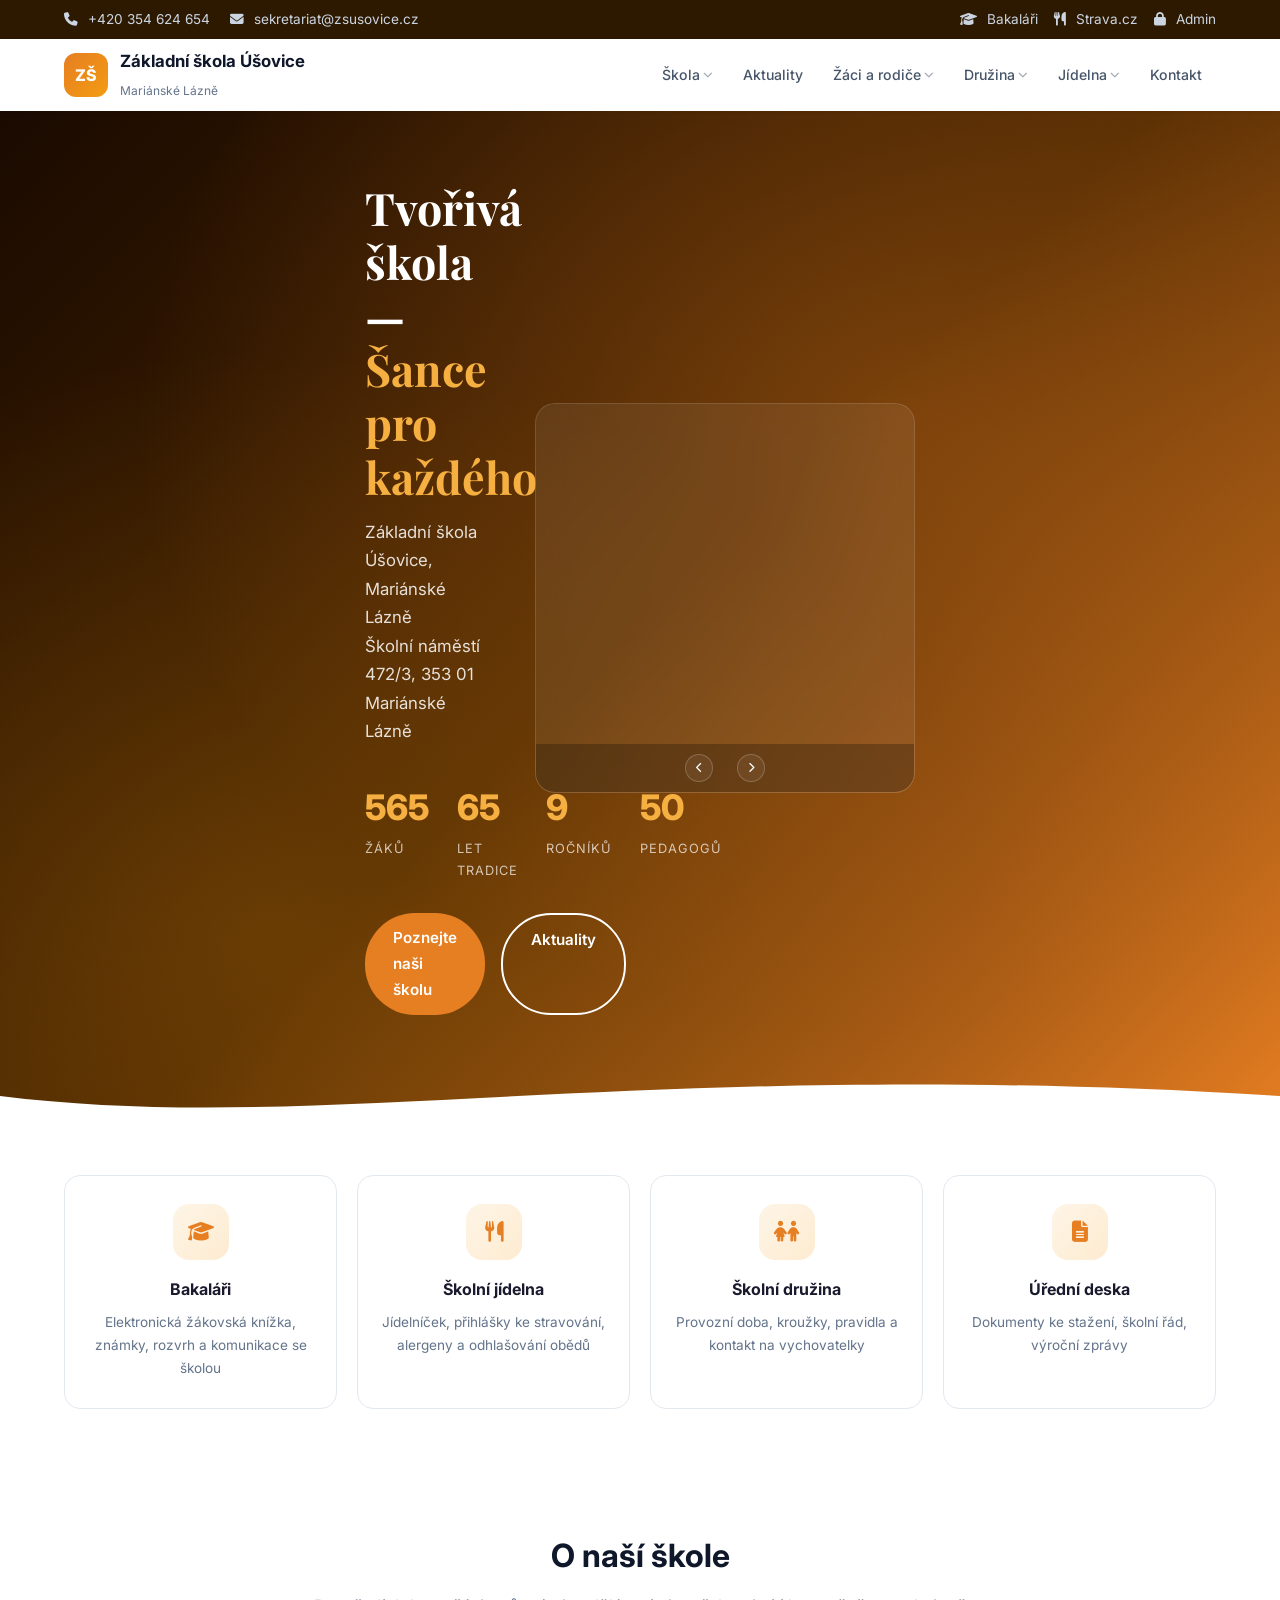
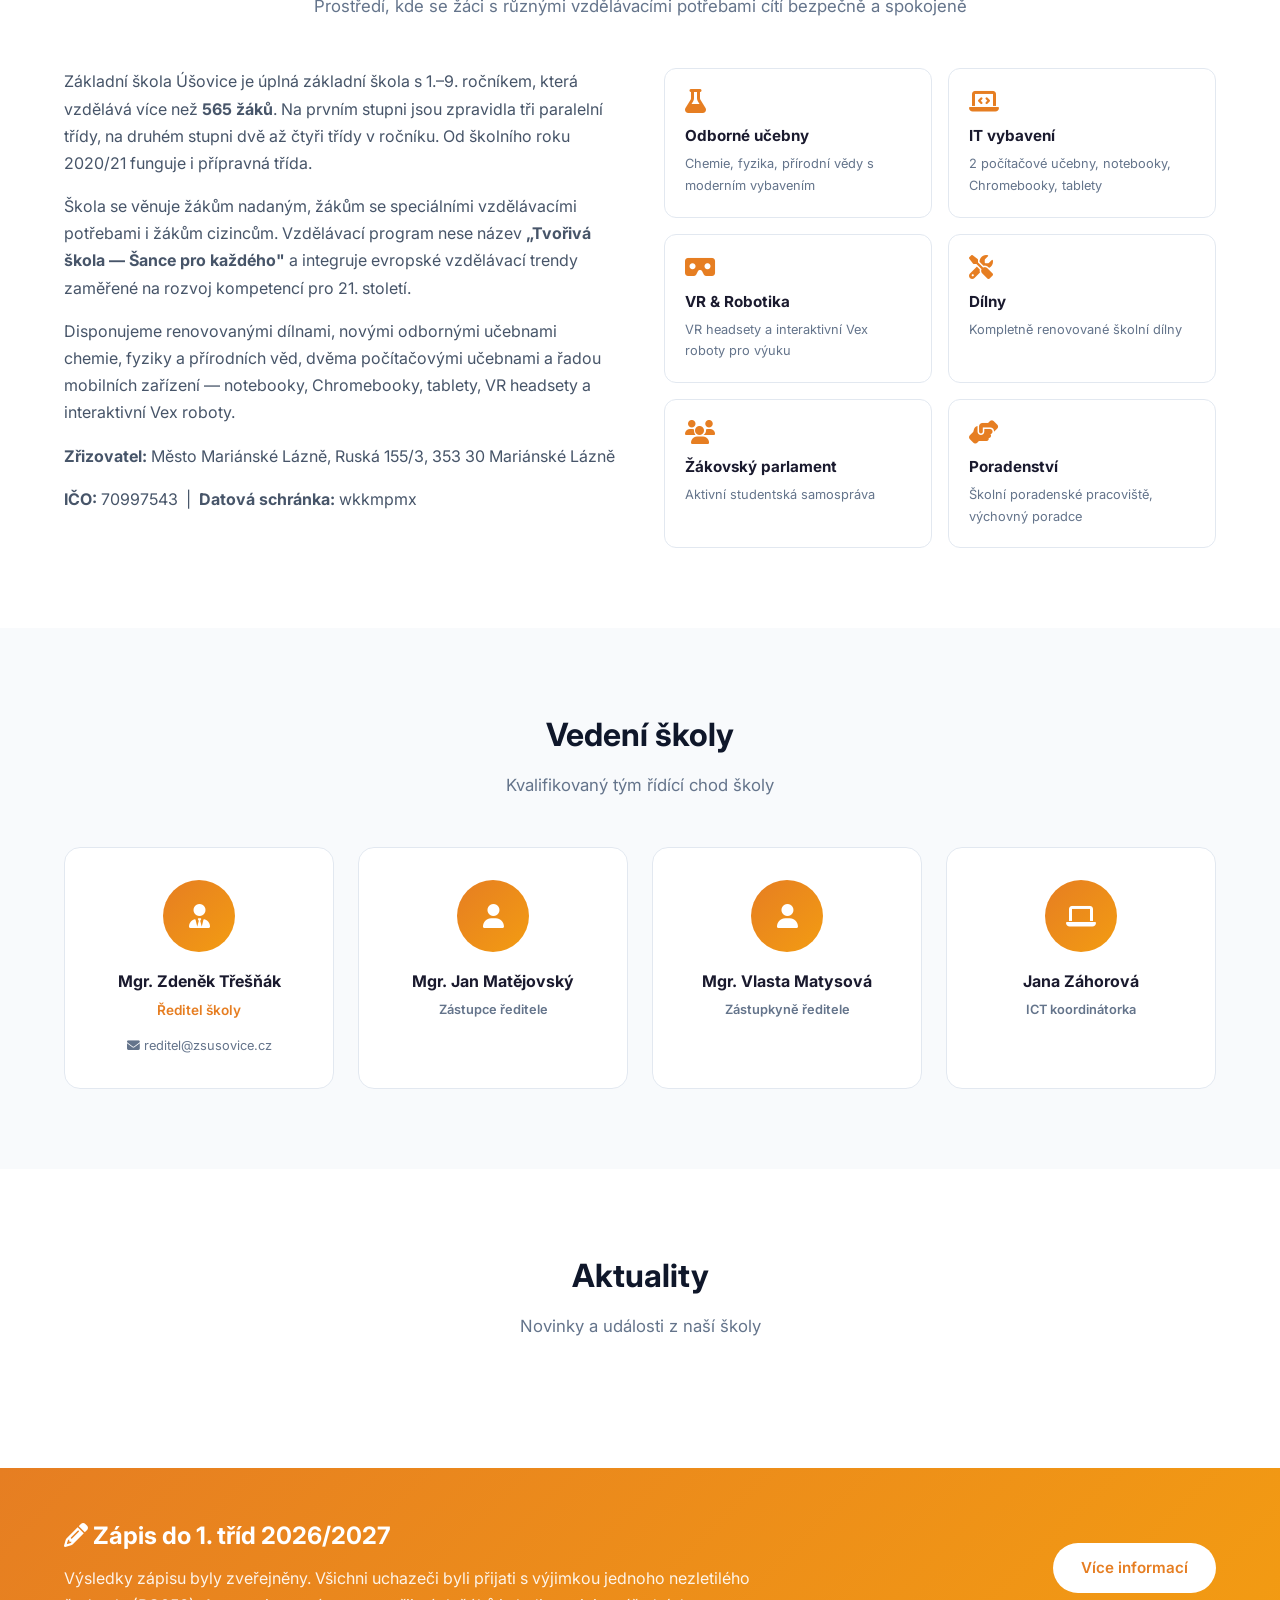
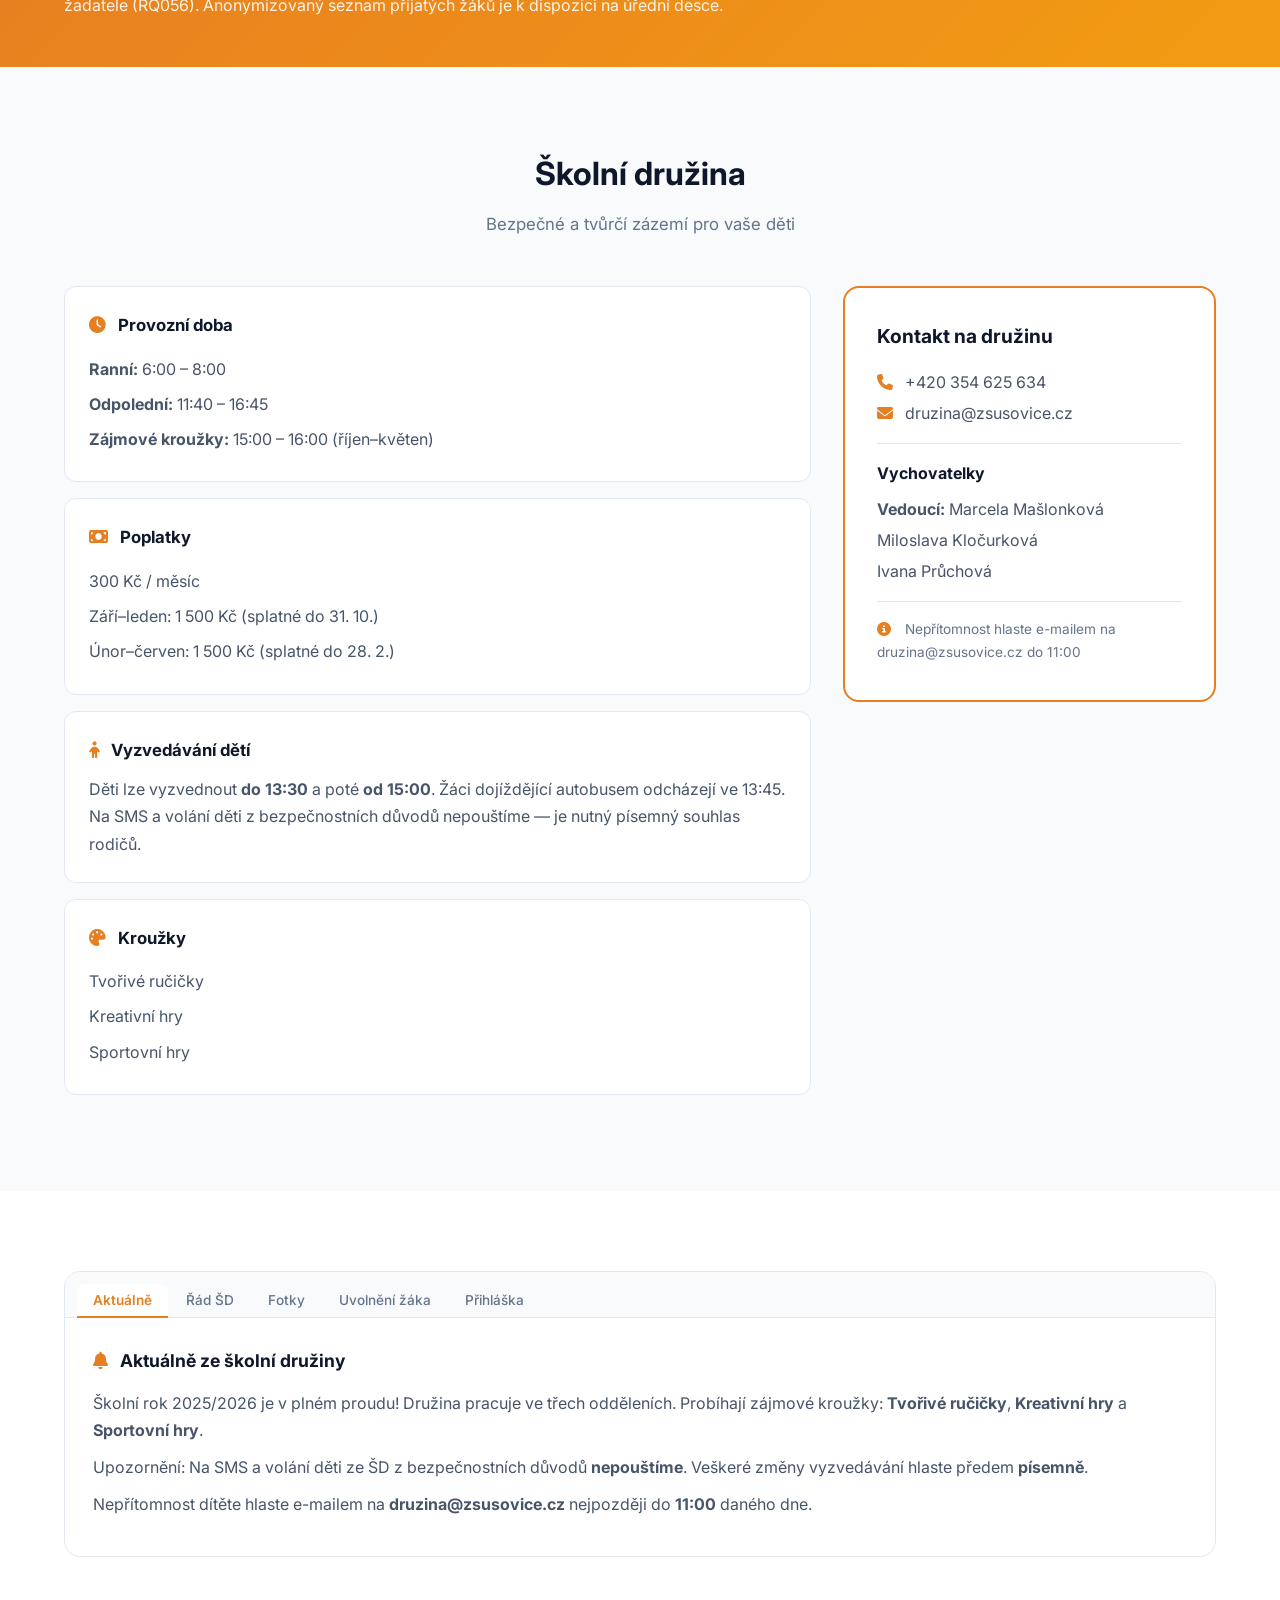
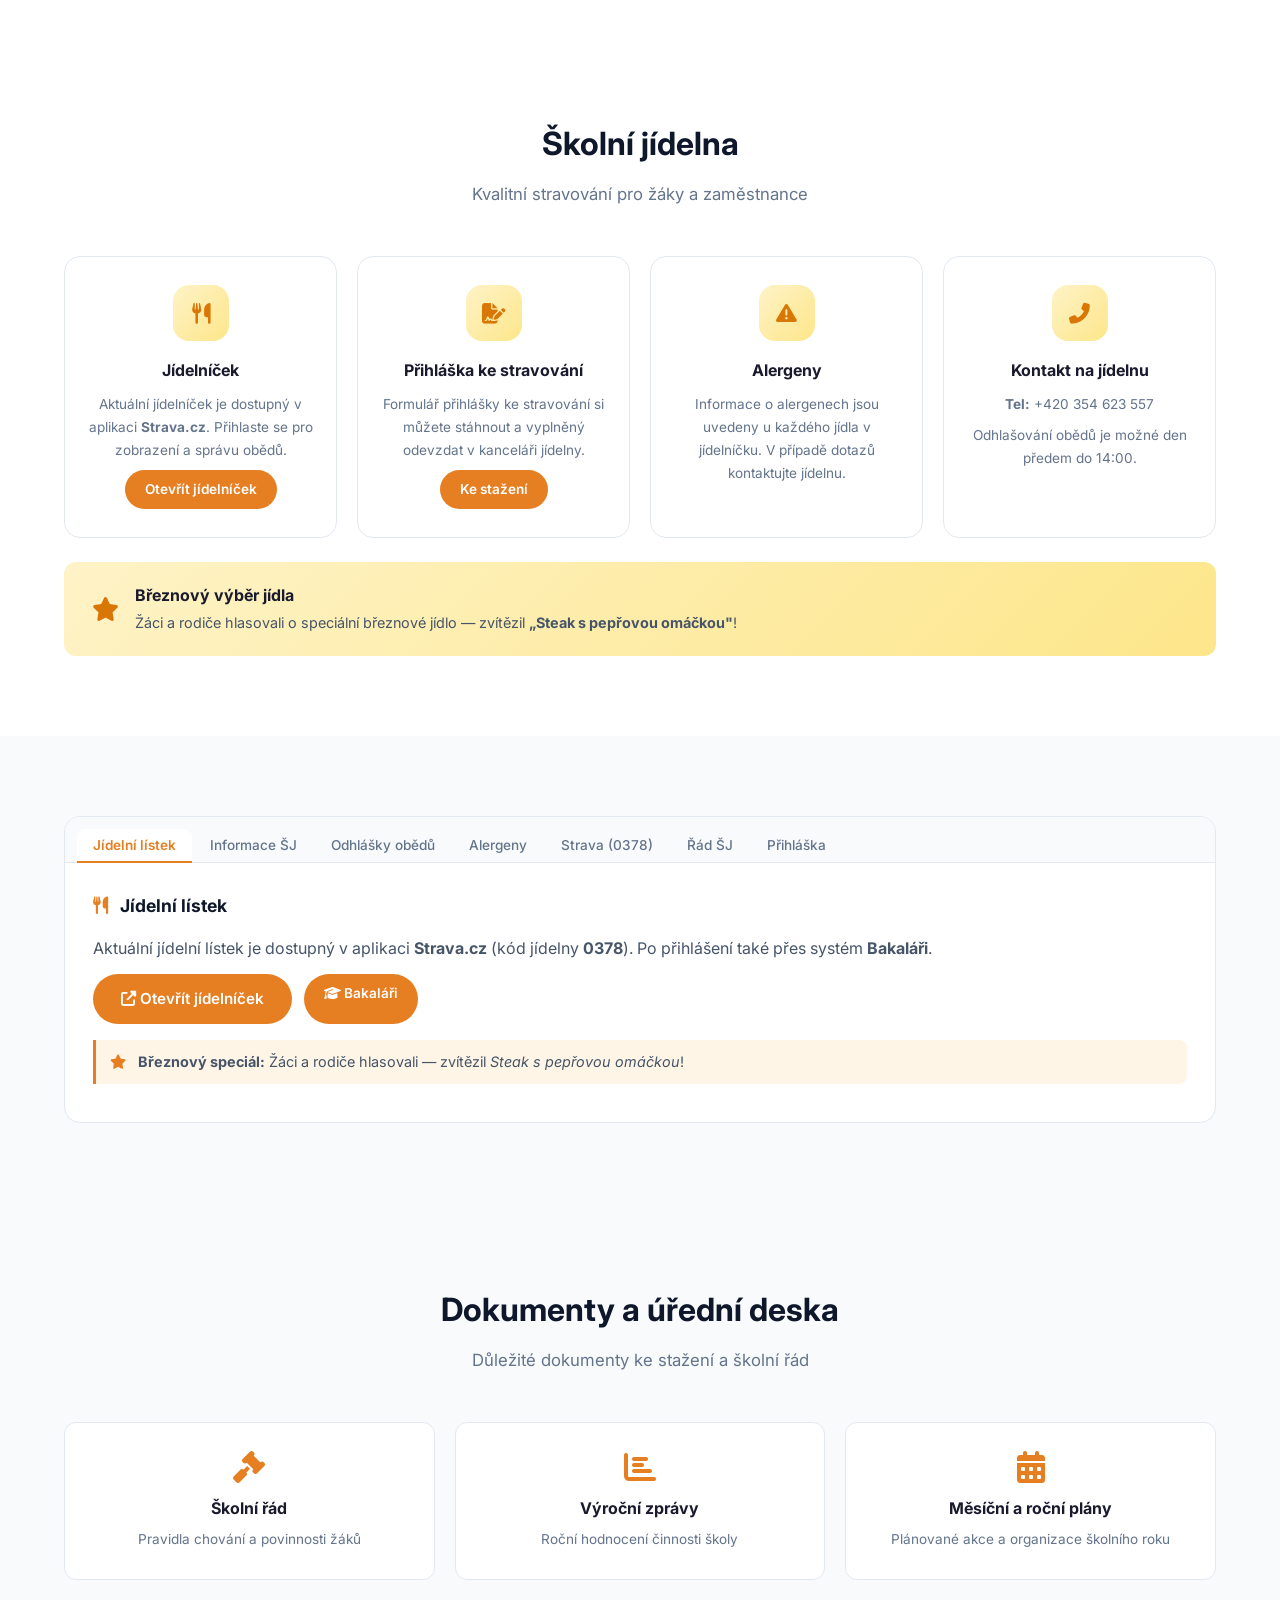
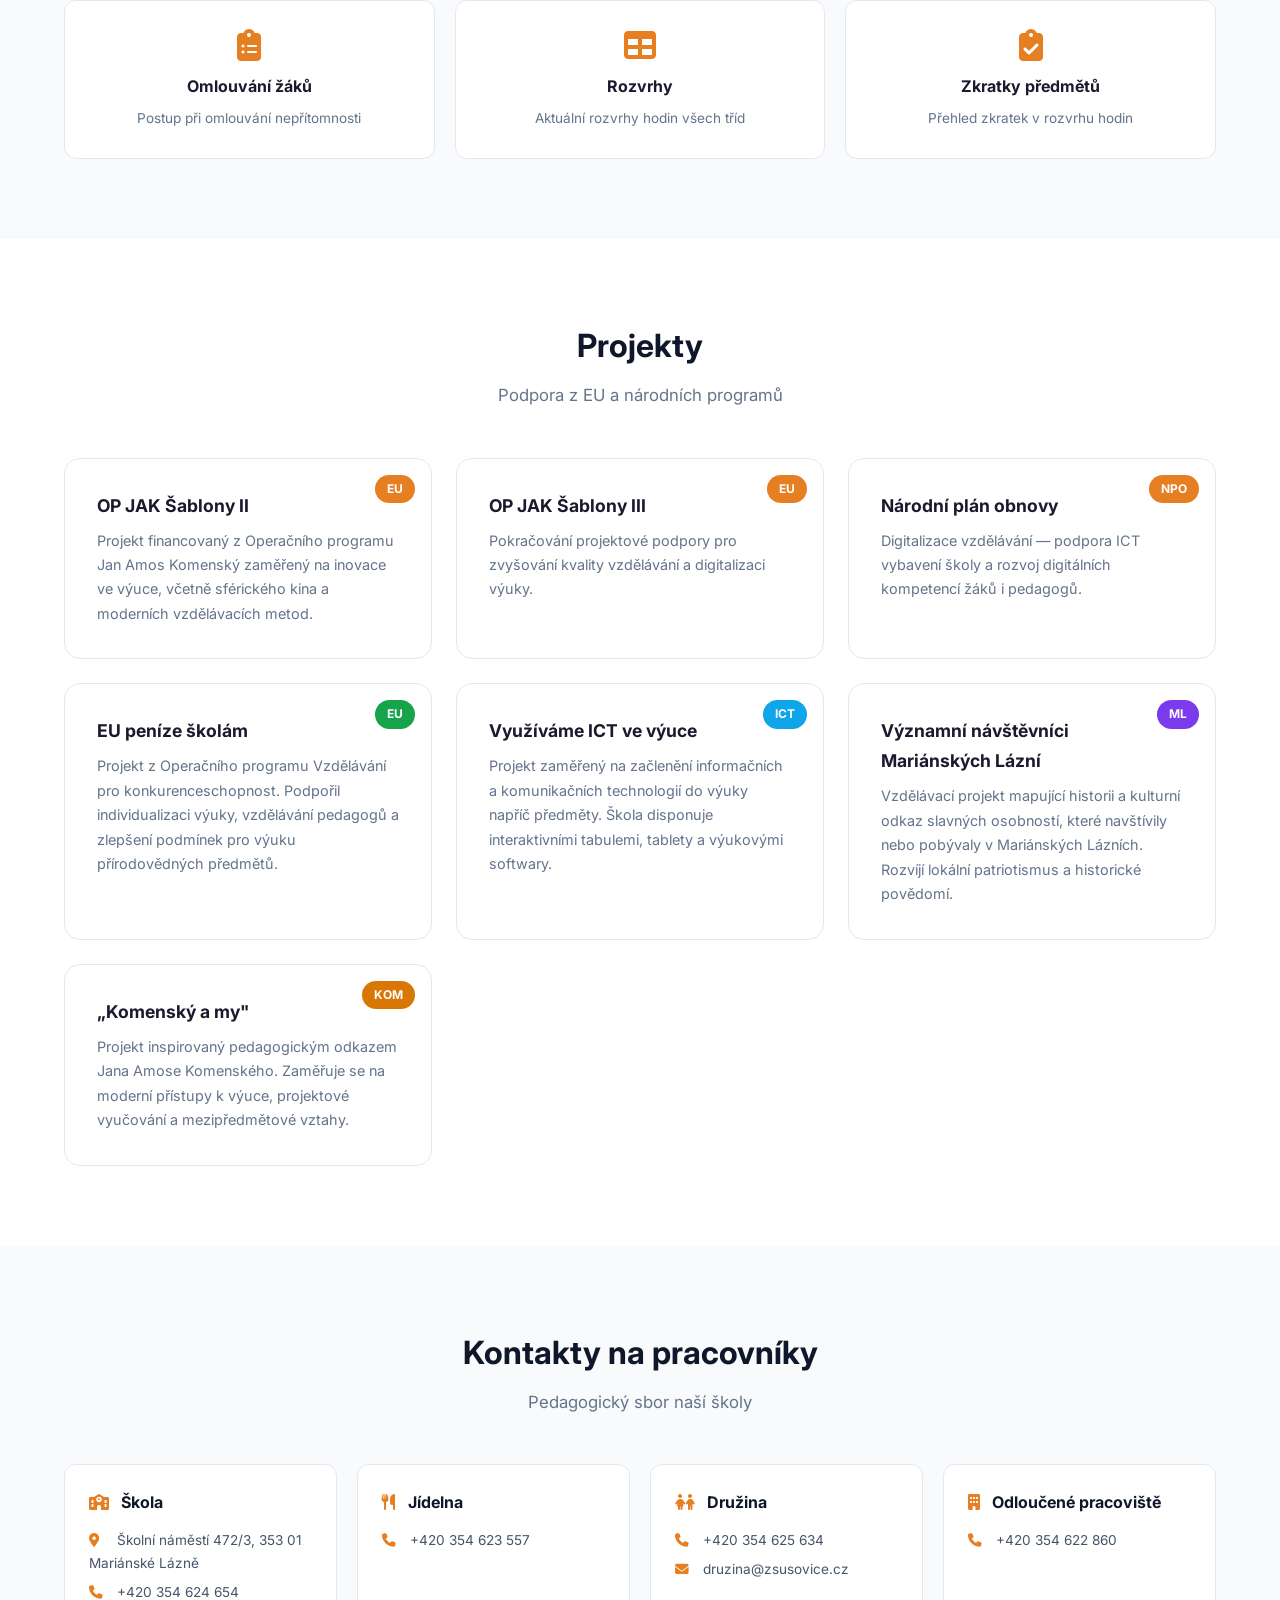
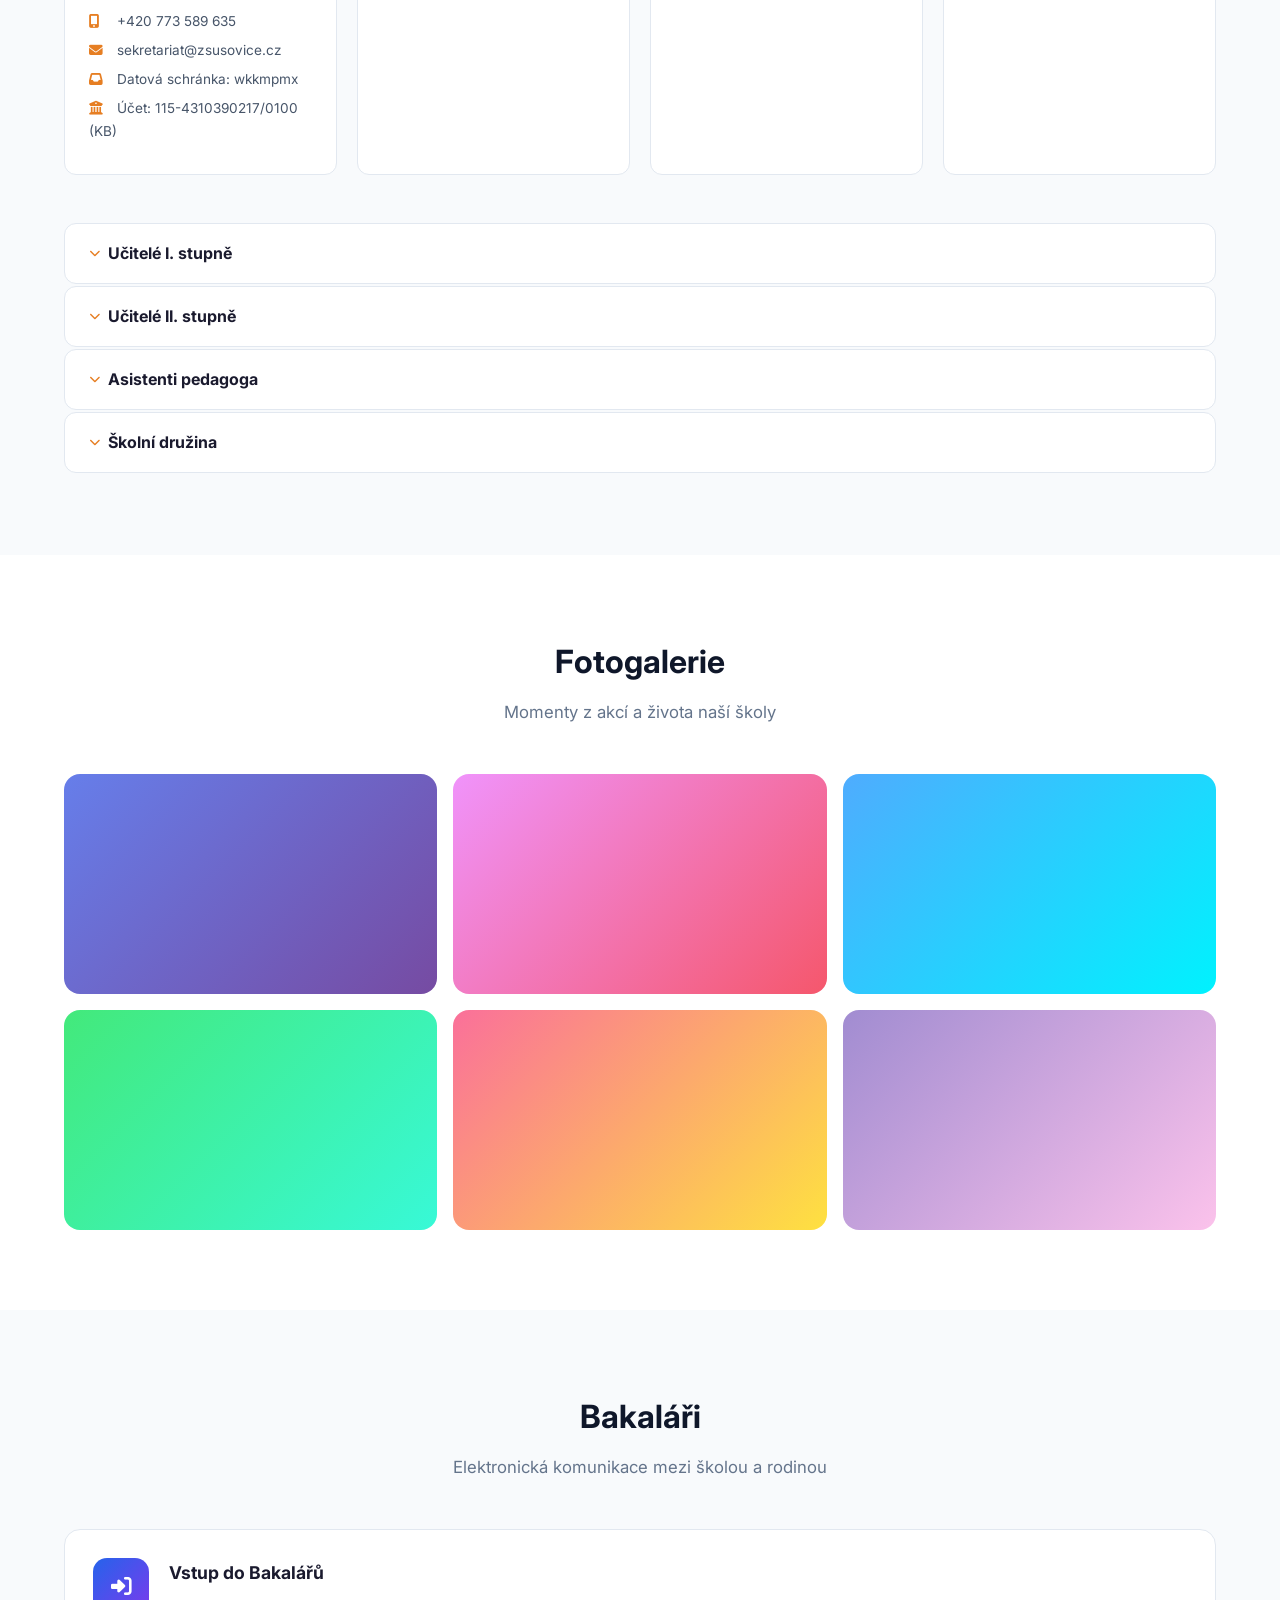
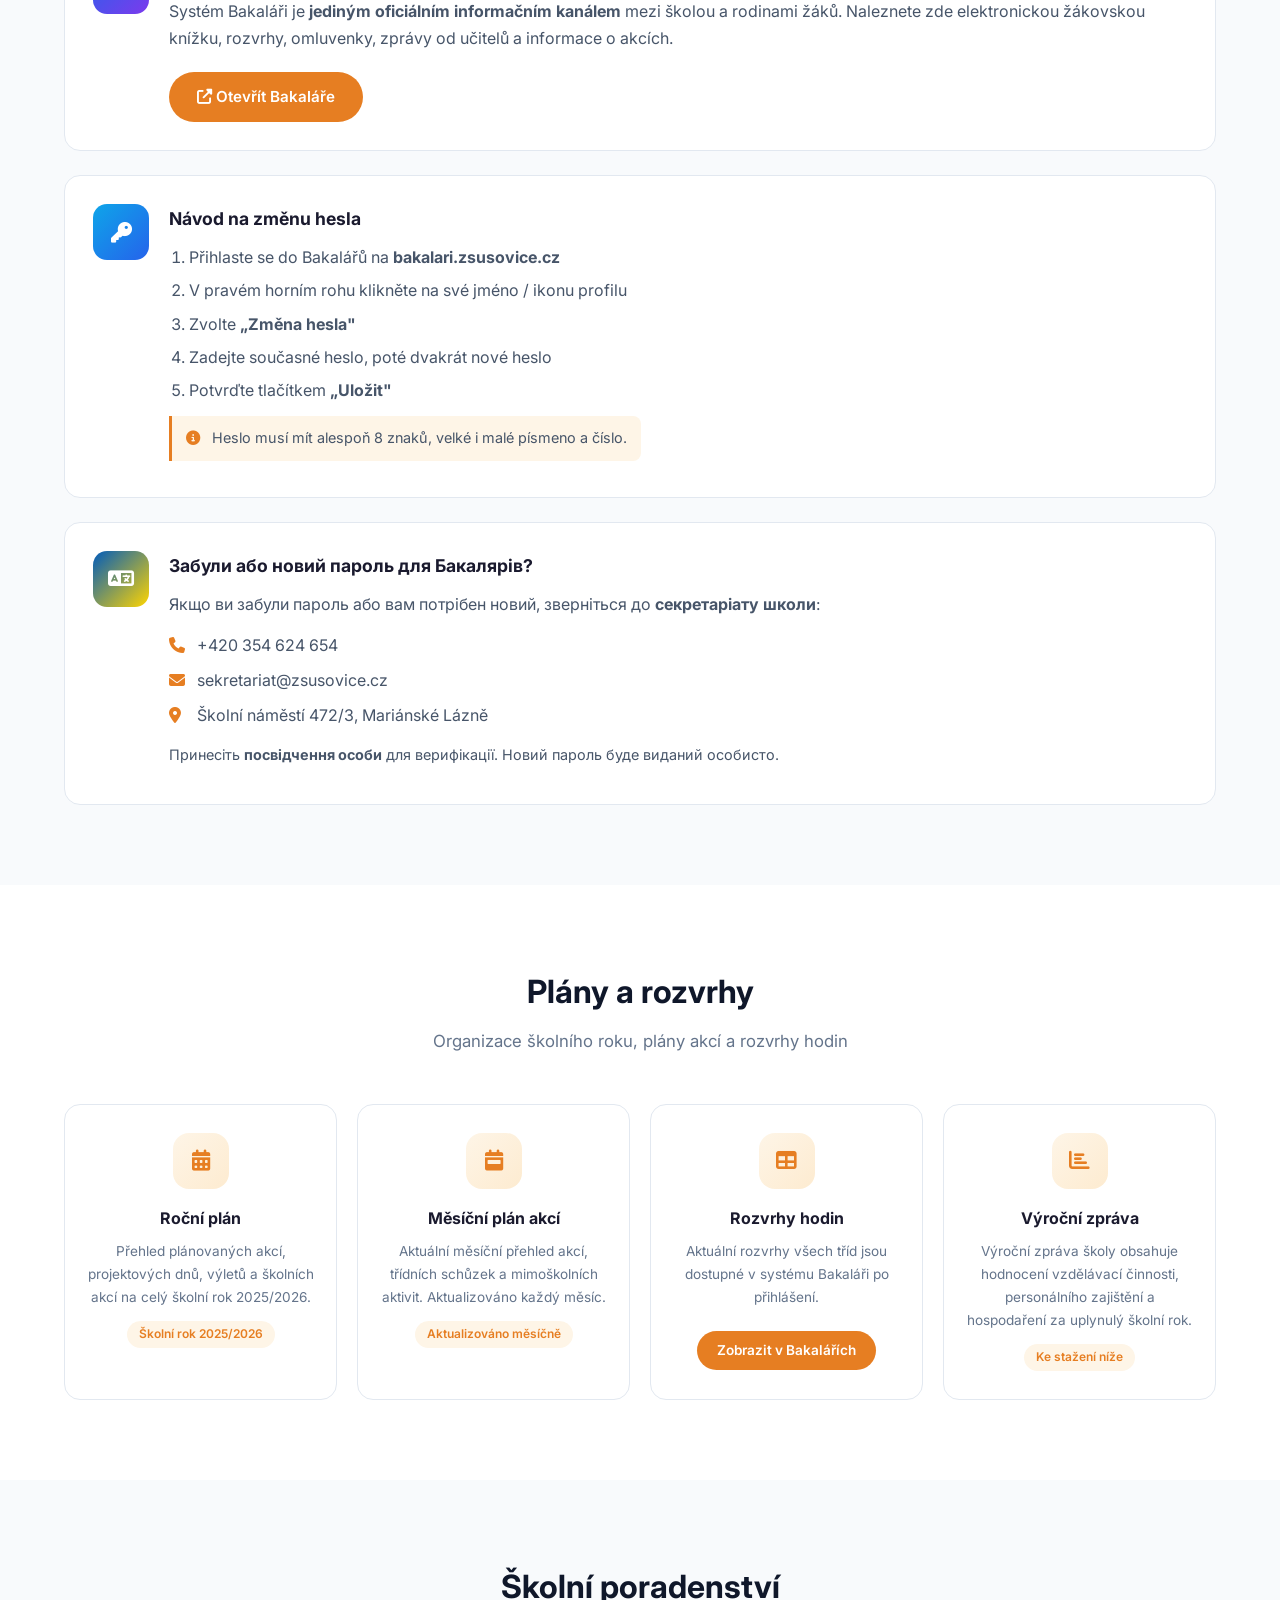
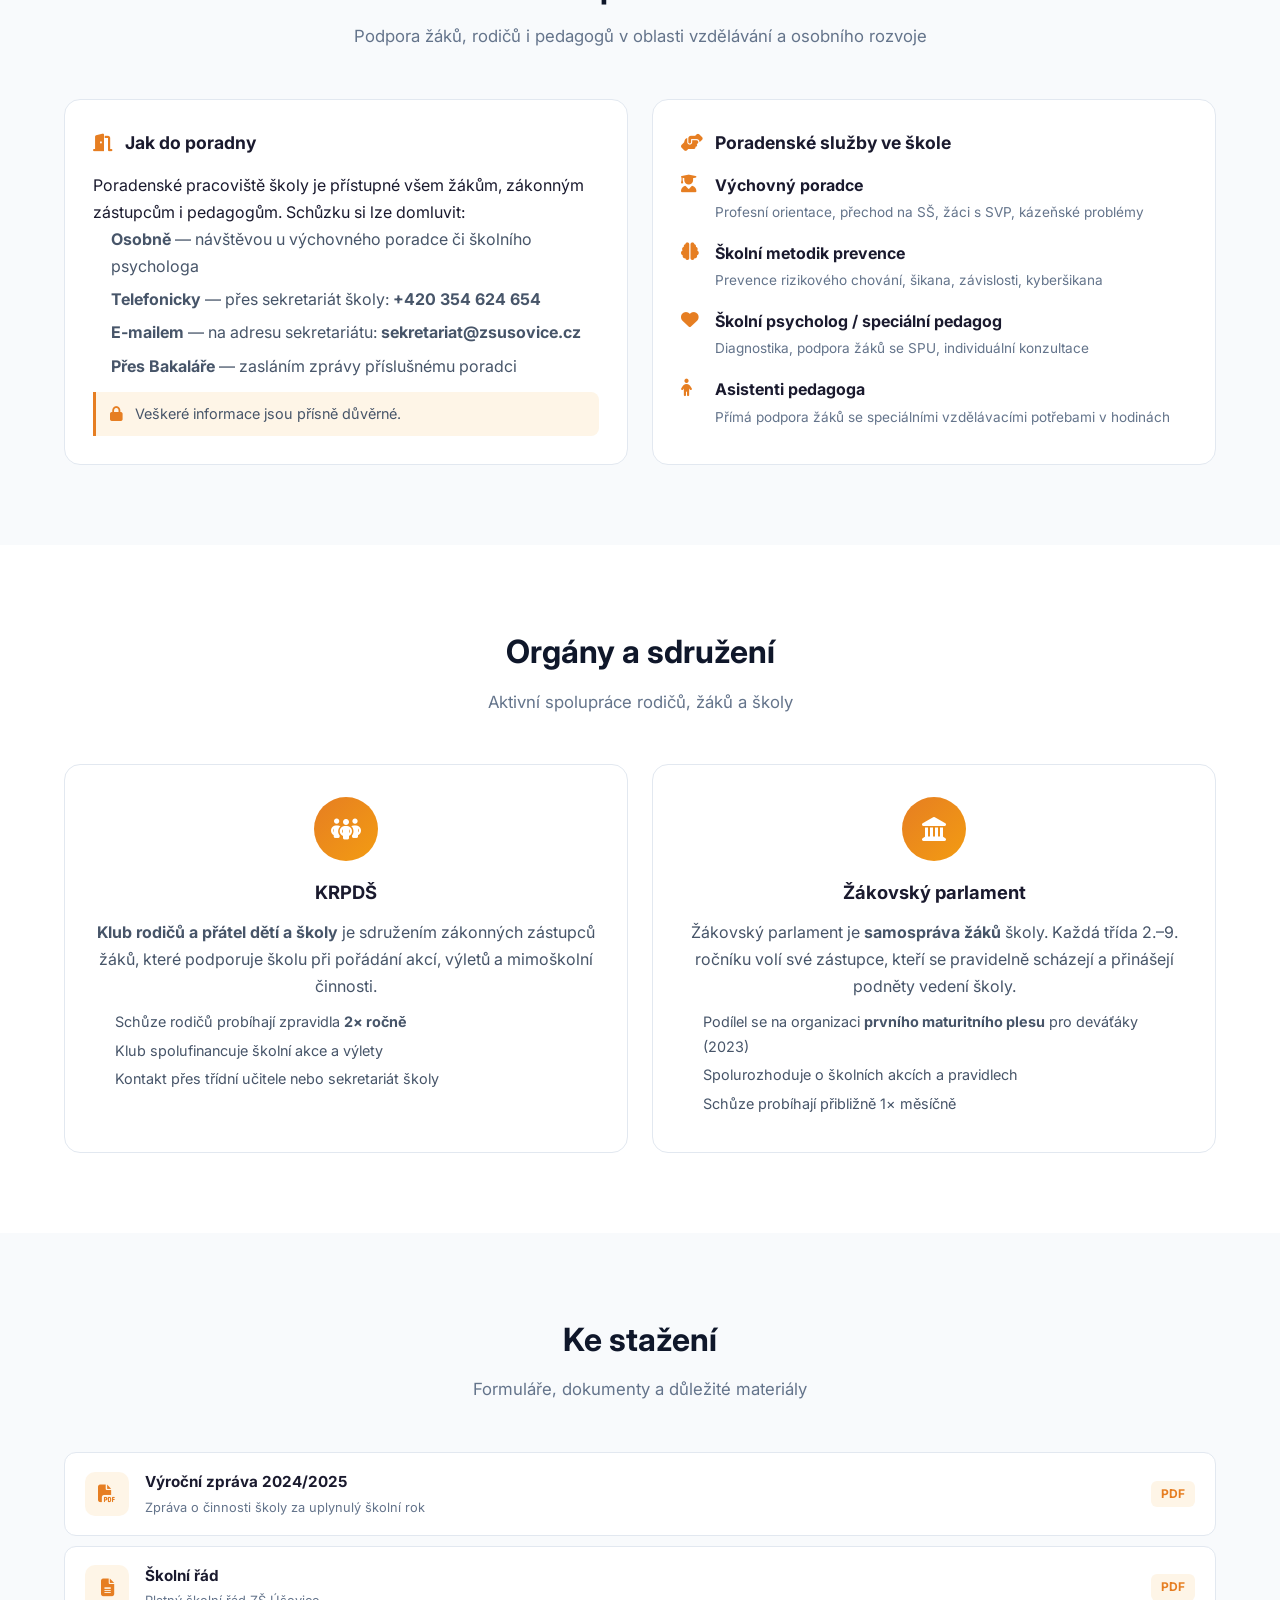
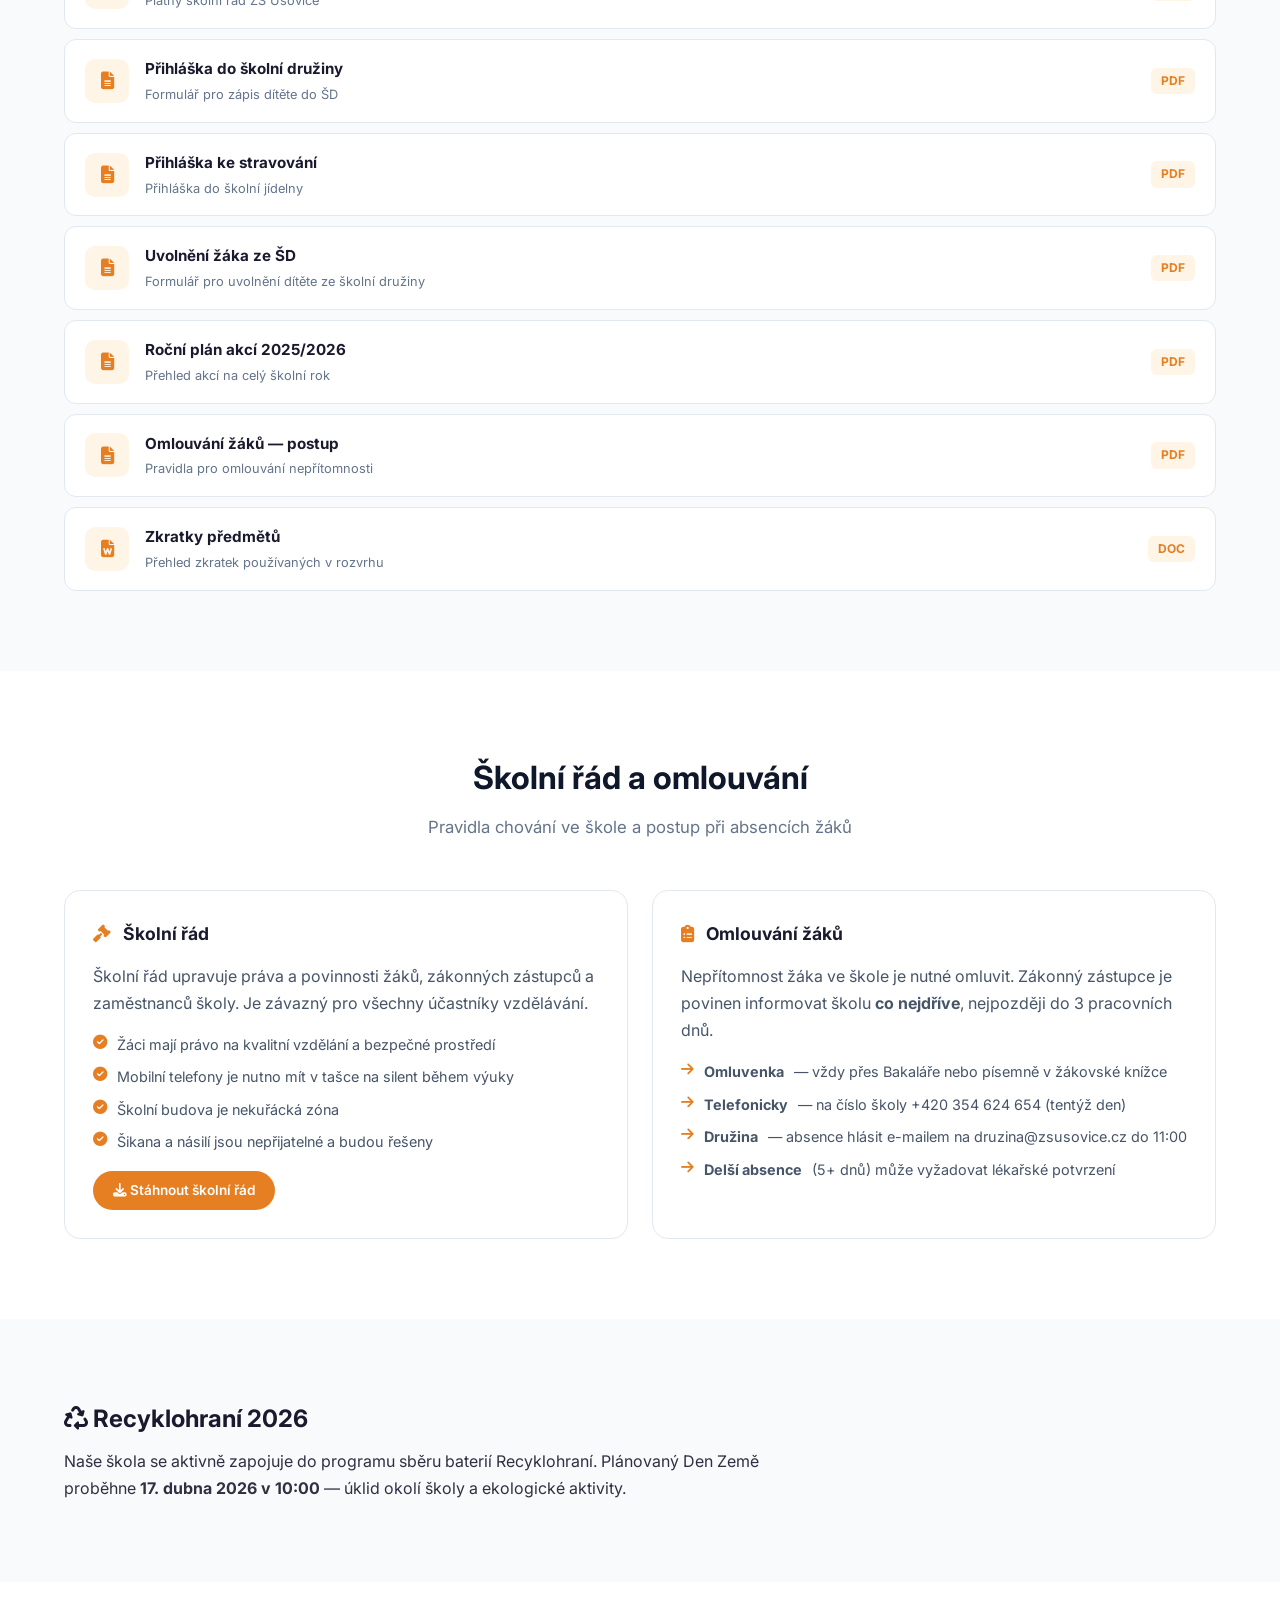
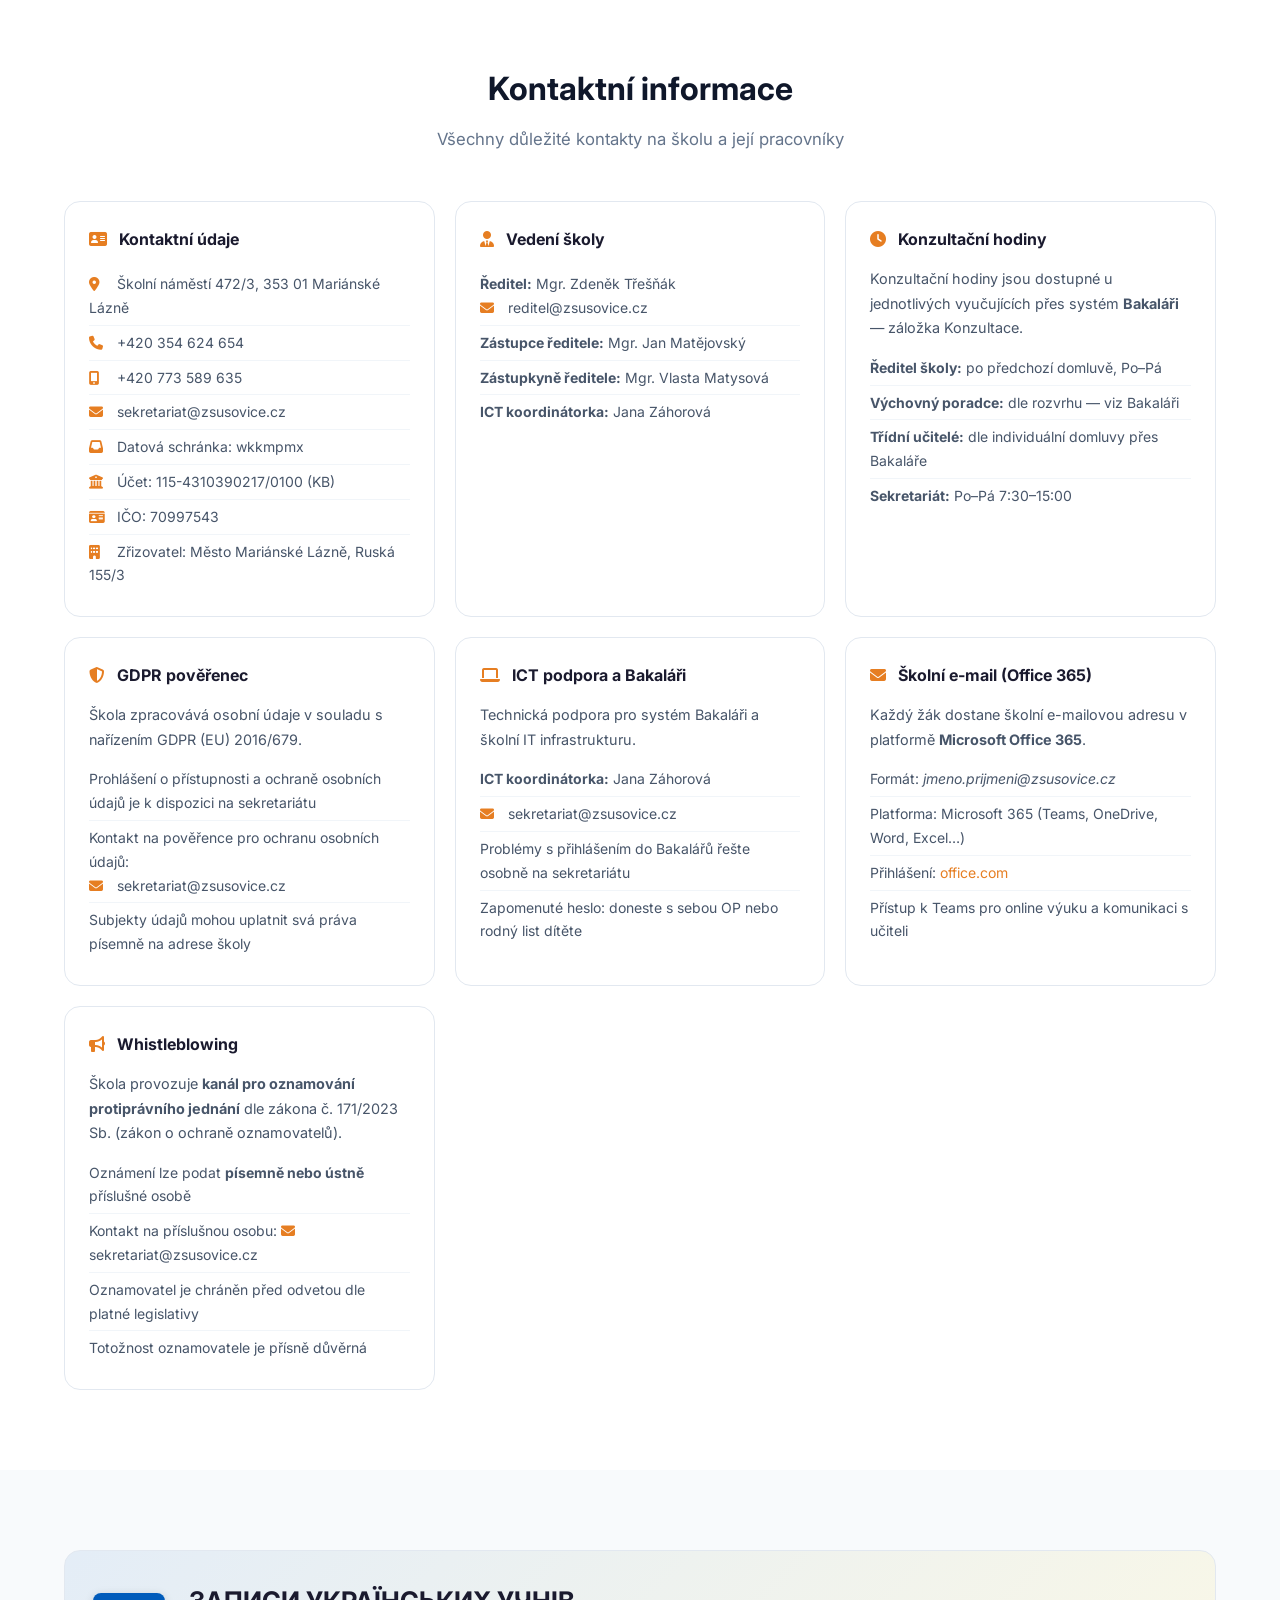
==== commit 765b072b: "Update jídelníček links to new app.strava.cz URL All links to the cafeteria menu now point to https:" ====
--- a/index.html
+++ b/index.html
@@ -20,7 +20,7 @@
             </div>
             <div class="top-bar-right">
                 <a href="https://bakalari.zsusovice.cz" target="_blank" title="Bakaláři"><i class="fas fa-graduation-cap"></i> Bakaláři</a>
-                <a href="https://strava.cz" target="_blank" title="Jídelníček"><i class="fas fa-utensils"></i> Strava.cz</a>
+                <a href="https://app.strava.cz/jidelnicky?jidelna=0378" target="_blank" title="Jídelníček"><i class="fas fa-utensils"></i> Strava.cz</a>
                 <a href="admin.html" title="Administrace"><i class="fas fa-lock"></i> Admin</a>
             </div>
         </div>
@@ -98,10 +98,10 @@
                 <div class="nav-item has-dropdown">
                     <a href="#jidelna" class="nav-link">Jídelna <i class="fas fa-chevron-down nav-arrow"></i></a>
                     <div class="dropdown">
-                        <a href="#jidelna-listek" class="dropdown-link"><i class="fas fa-utensils"></i> Jídelní lístek</a>
+                        <a href="https://app.strava.cz/jidelnicky?jidelna=0378" target="_blank" class="dropdown-link"><i class="fas fa-utensils"></i> Jídelní lístek</a>
                         <a href="#jidelna-odhlaseni" class="dropdown-link"><i class="fas fa-ban"></i> Odhlášky</a>
                         <a href="#jidelna-alergeny" class="dropdown-link"><i class="fas fa-allergies"></i> Alergeny</a>
-                        <a href="https://www.strava.cz/strava/stravnik?jazyk=CZ&cislo=0378" target="_blank" class="dropdown-link"><i class="fas fa-external-link-alt"></i> Strava.cz</a>
+                        <a href="https://app.strava.cz/jidelnicky?jidelna=0378" target="_blank" class="dropdown-link"><i class="fas fa-external-link-alt"></i> Strava.cz</a>
                         <a href="#jidelna-prihlaska" class="dropdown-link"><i class="fas fa-file-signature"></i> Přihláška</a>
                     </div>
                 </div>
@@ -454,7 +454,7 @@
                     <div class="jidelna-icon"><i class="fas fa-utensils"></i></div>
                     <h3>Jídelníček</h3>
                     <p>Aktuální jídelníček je dostupný v aplikaci <strong>Strava.cz</strong>. Přihlaste se pro zobrazení a správu obědů.</p>
-                    <a href="https://strava.cz" target="_blank" class="btn btn-small">Otevřít Strava.cz</a>
+                    <a href="https://app.strava.cz/jidelnicky?jidelna=0378" target="_blank" class="btn btn-small">Otevřít jídelníček</a>
                 </div>
                 <div class="jidelna-card">
                     <div class="jidelna-icon"><i class="fas fa-file-signature"></i></div>
@@ -504,7 +504,7 @@
                     <h3><i class="fas fa-utensils"></i> Jídelní lístek</h3>
                     <p>Aktuální jídelní lístek je dostupný v aplikaci <strong>Strava.cz</strong> (kód jídelny <strong>0378</strong>). Po přihlášení také přes systém <strong>Bakaláři</strong>.</p>
                     <div class="jidelna-links">
-                        <a href="https://www.strava.cz/strava/stravnik?jazyk=CZ&cislo=0378" target="_blank" class="btn btn-primary"><i class="fas fa-external-link-alt"></i> Otevřít Strava.cz (0378)</a>
+                        <a href="https://app.strava.cz/jidelnicky?jidelna=0378" target="_blank" class="btn btn-primary"><i class="fas fa-external-link-alt"></i> Otevřít jídelníček</a>
                         <a href="https://bakalari.zsusovice.cz" target="_blank" class="btn btn-small"><i class="fas fa-graduation-cap"></i> Bakaláři</a>
                     </div>
                     <p class="note-box" style="margin-top:16px;"><i class="fas fa-star"></i> <strong>Březnový speciál:</strong> Žáci a rodiče hlasovali — zvítězil <em>Steak s pepřovou omáčkou</em>!</p>
@@ -530,7 +530,7 @@
                         <div class="step"><span class="step-num">2</span><p>Nebo zavolejte na jídelnu: <strong>+420 354 623 557</strong></p></div>
                         <div class="step"><span class="step-num">3</span><p>Neodhlášený oběd v den absence propadá bez náhrady</p></div>
                     </div>
-                    <a href="https://www.strava.cz/strava/stravnik?jazyk=CZ&cislo=0378" target="_blank" class="btn btn-small" style="margin-top:16px;"><i class="fas fa-external-link-alt"></i> Odhlásit na Strava.cz</a>
+                    <a href="https://app.strava.cz/jidelnicky?jidelna=0378" target="_blank" class="btn btn-small" style="margin-top:16px;"><i class="fas fa-external-link-alt"></i> Odhlásit na Strava.cz</a>
                 </div>
 
                 <div class="tab-content" id="jidelna-alergeny">
@@ -564,7 +564,7 @@
                         <div class="step"><span class="step-num">3</span><p>Přihlaste se svým variabilním symbolem a heslem</p></div>
                         <div class="step"><span class="step-num">4</span><p>Spravujte obědy, sledujte kredit, objednávejte a odhlašujte</p></div>
                     </div>
-                    <a href="https://www.strava.cz/strava/stravnik?jazyk=CZ&cislo=0378" target="_blank" class="btn btn-primary" style="margin-top:16px;"><i class="fas fa-external-link-alt"></i> Přejít na Strava.cz (0378)</a>
+                    <a href="https://app.strava.cz/jidelnicky?jidelna=0378" target="_blank" class="btn btn-primary" style="margin-top:16px;"><i class="fas fa-external-link-alt"></i> Přejít na Strava.cz (0378)</a>
                 </div>
 
                 <div class="tab-content" id="jidelna-rad">
@@ -1349,7 +1349,7 @@
                     <h4>Důležité odkazy</h4>
                     <ul>
                         <li><a href="https://bakalari.zsusovice.cz" target="_blank">Bakaláři</a></li>
-                        <li><a href="https://strava.cz" target="_blank">Strava.cz — Jídelníček</a></li>
+                        <li><a href="https://app.strava.cz/jidelnicky?jidelna=0378" target="_blank">Strava.cz — Jídelníček</a></li>
                         <li><a href="#documents">Školní řád</a></li>
                         <li><a href="#documents">Výroční zprávy</a></li>
                         <li><a href="admin.html">Administrace webu</a></li>
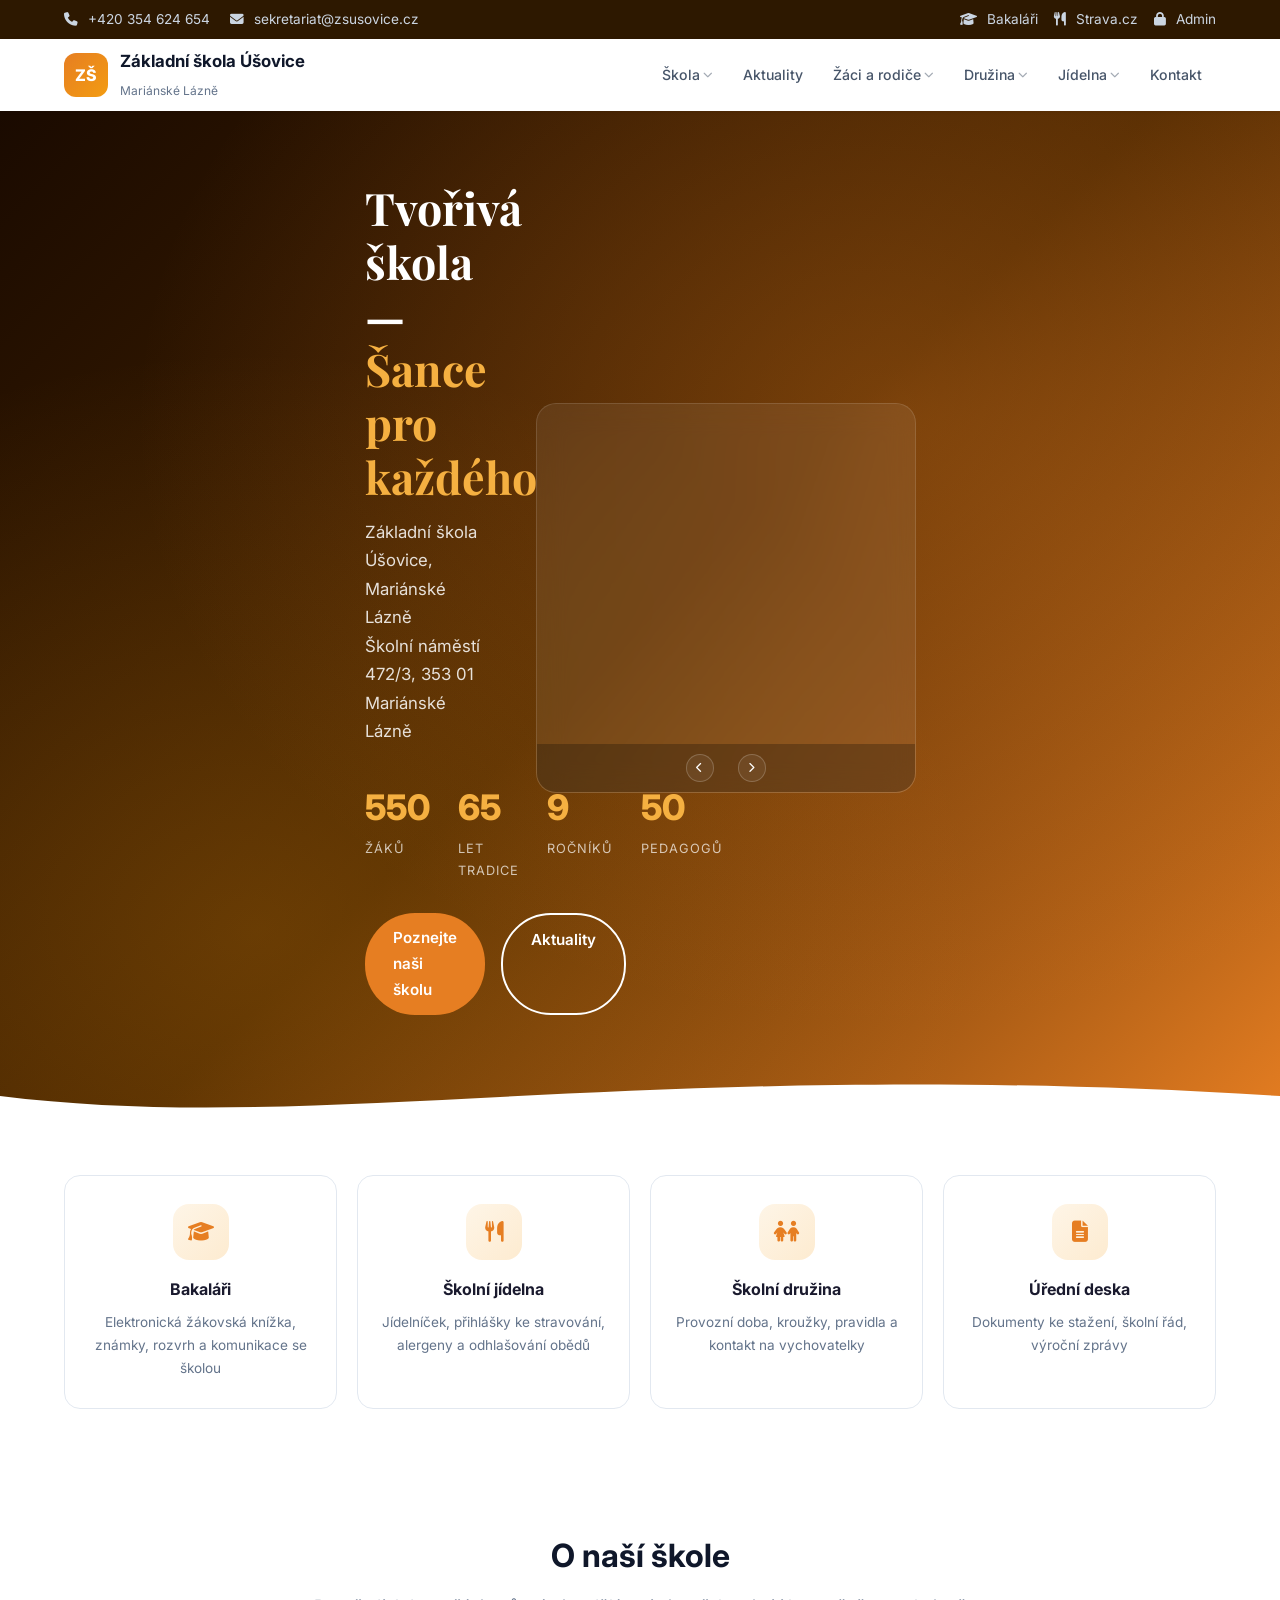
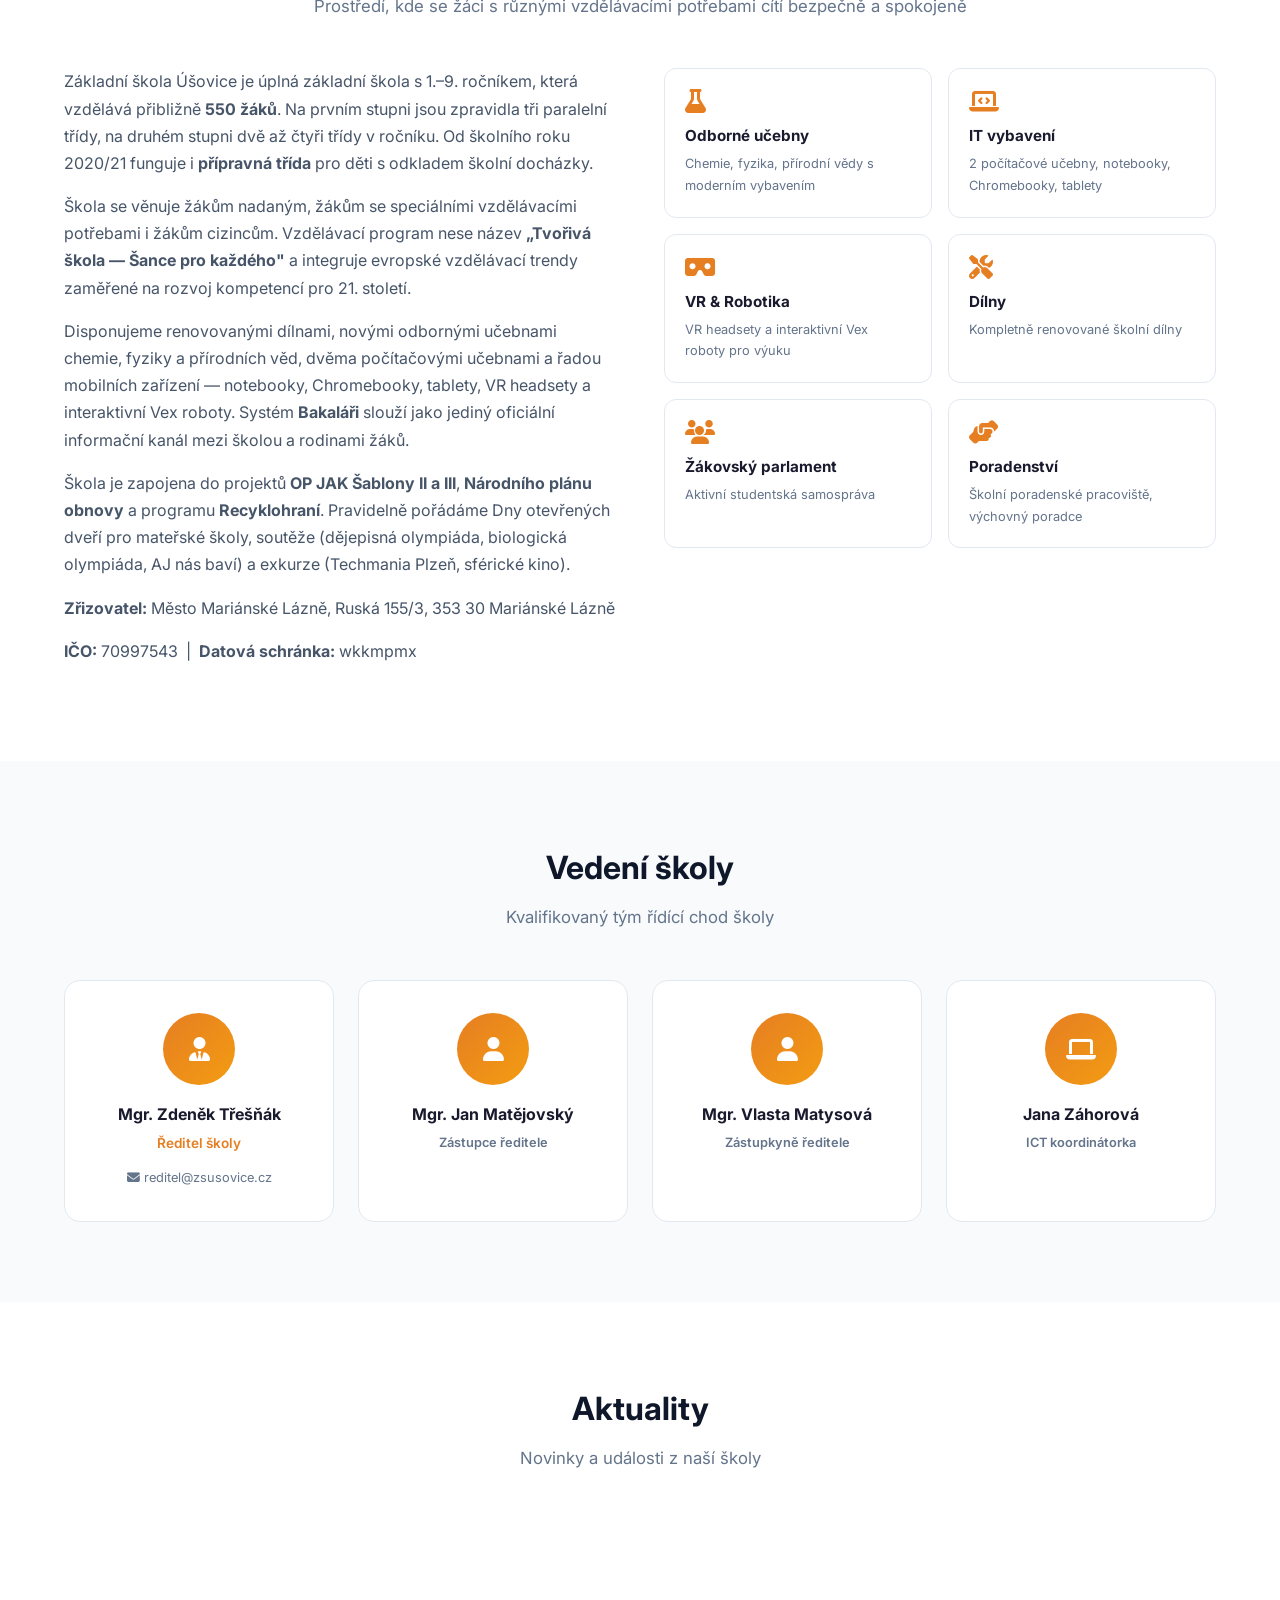
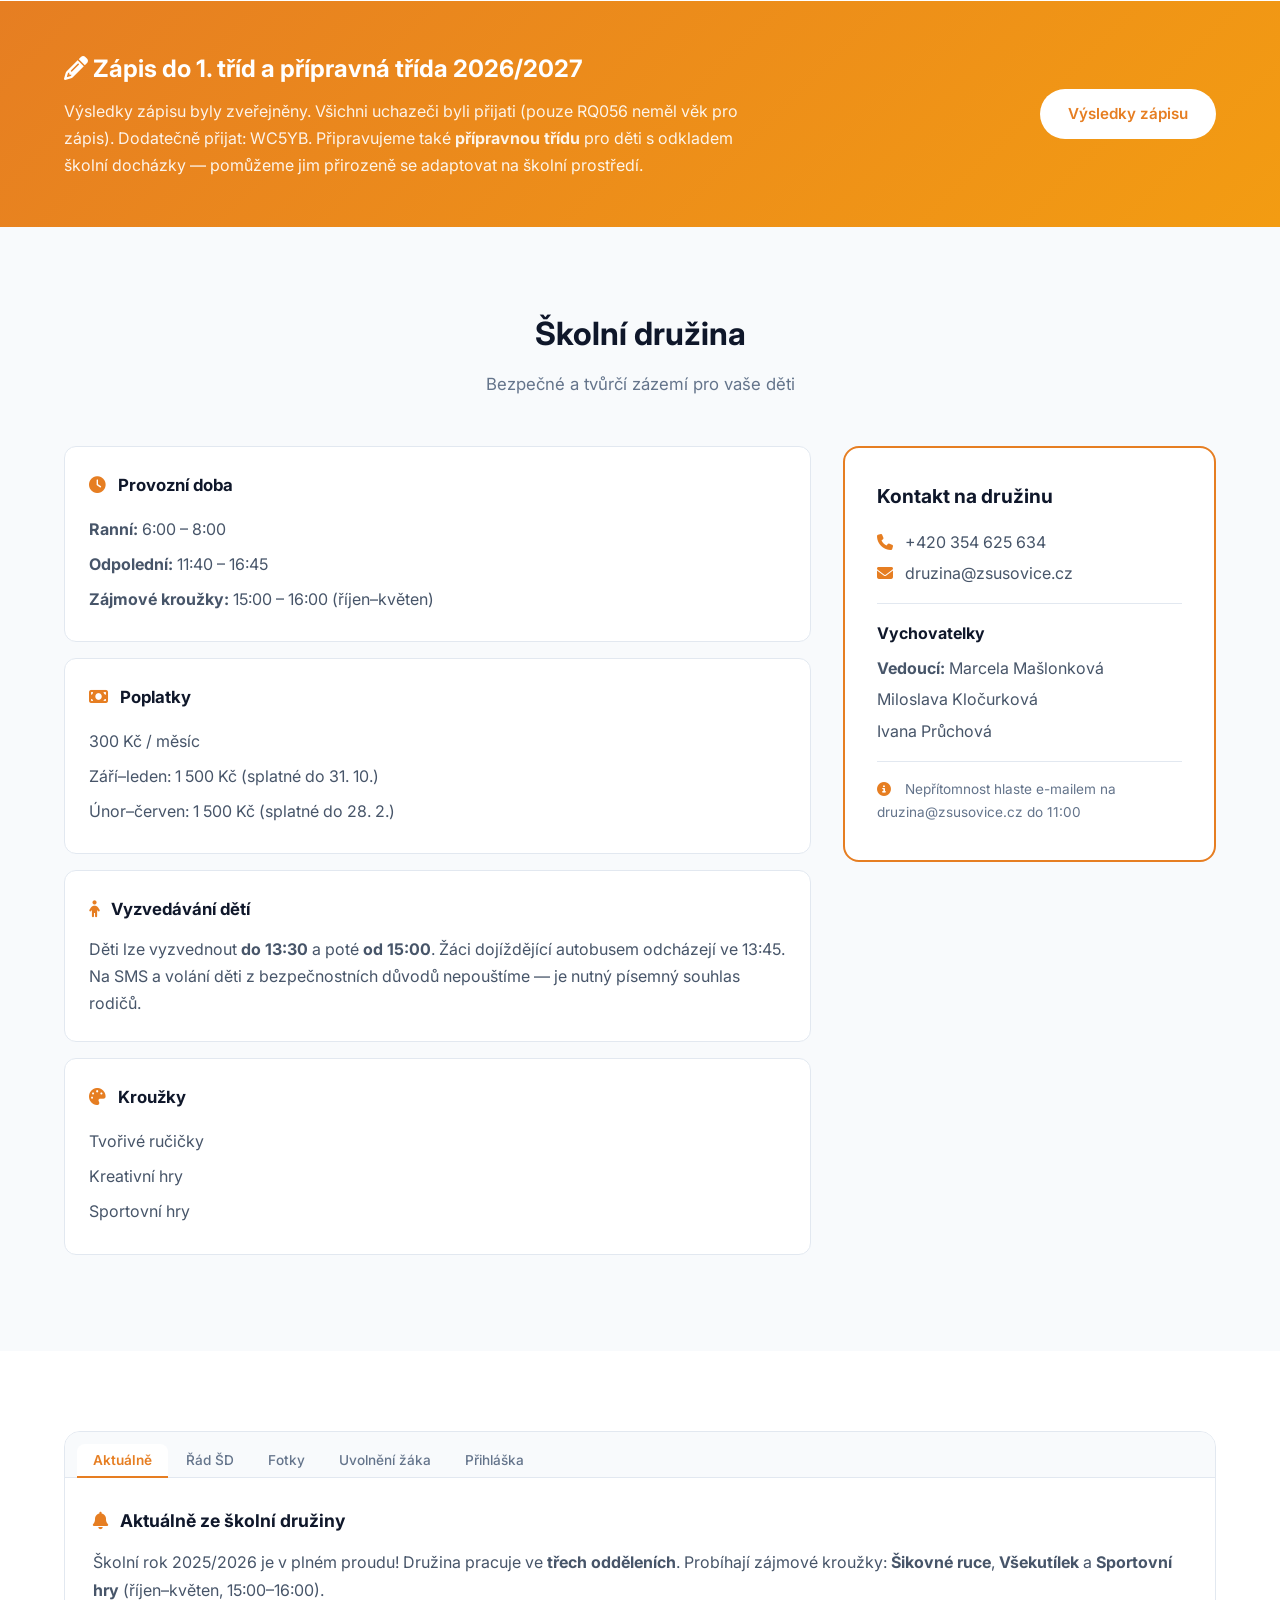
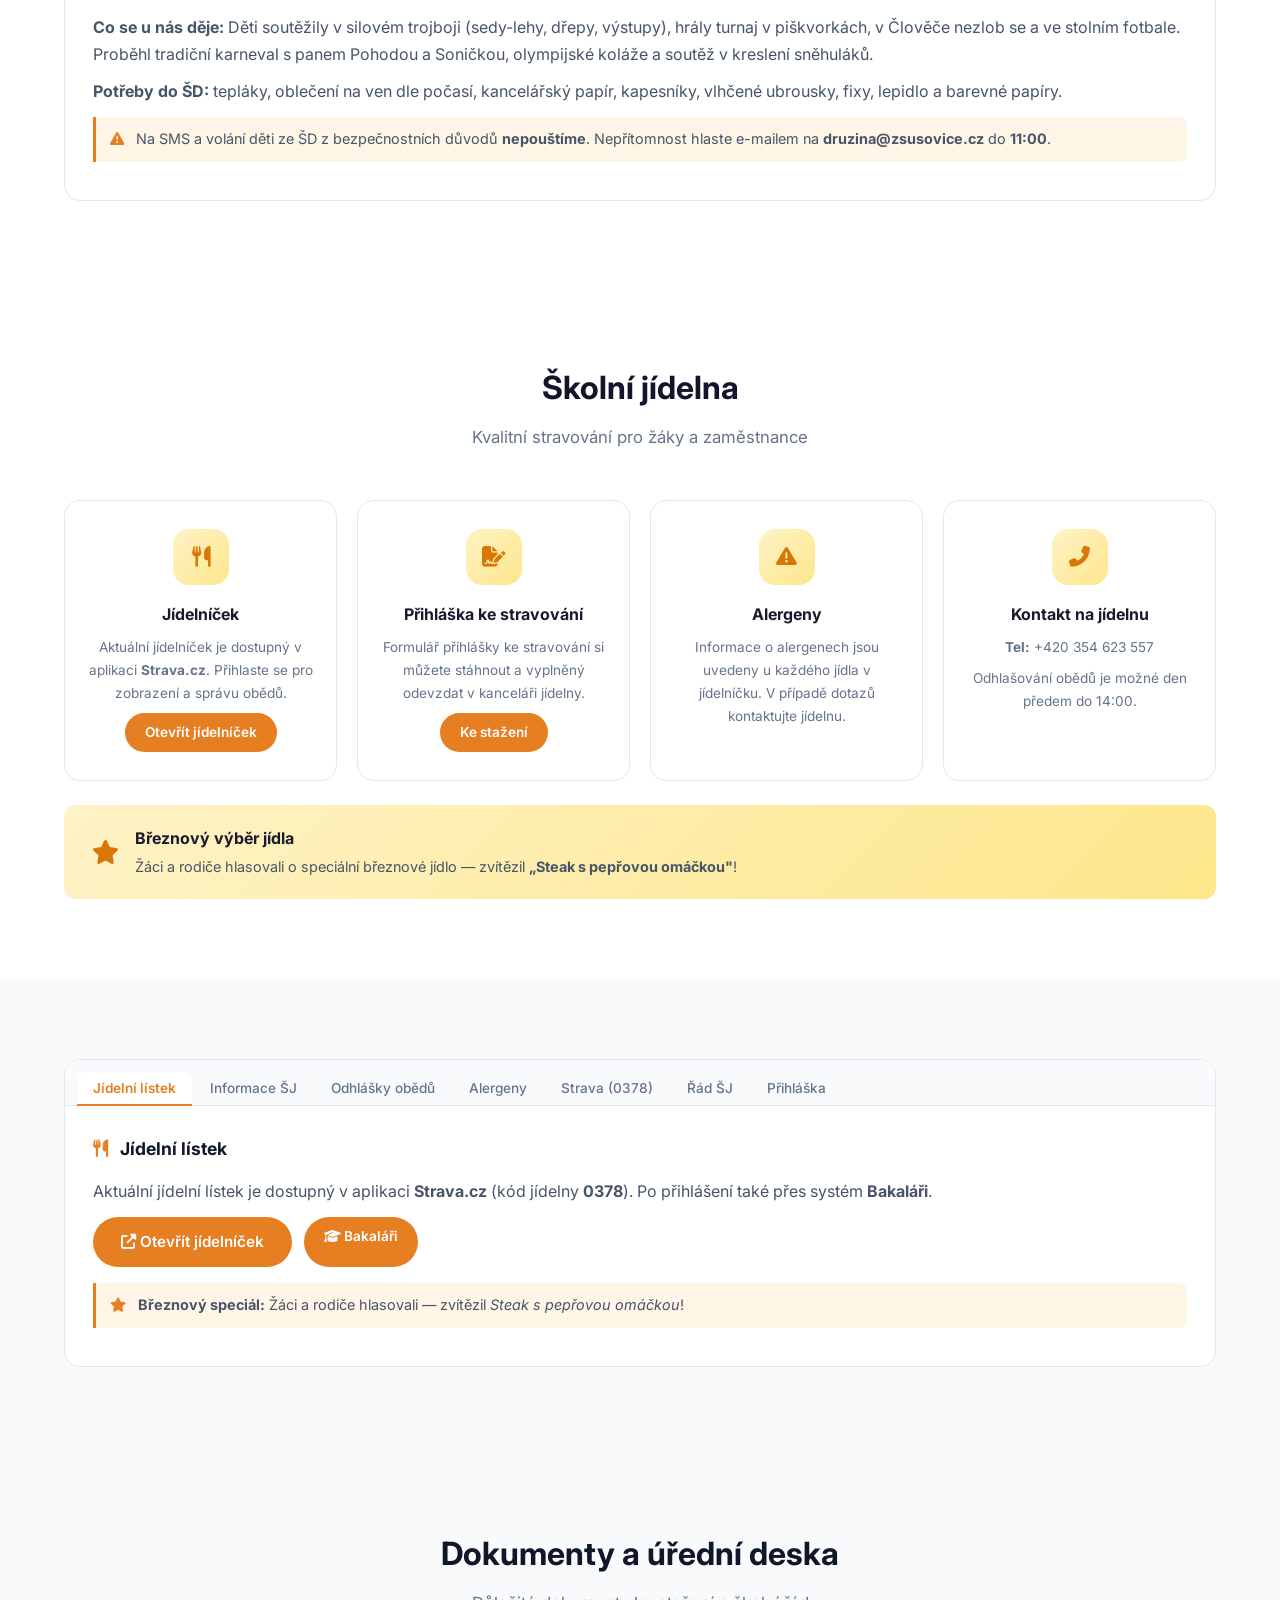
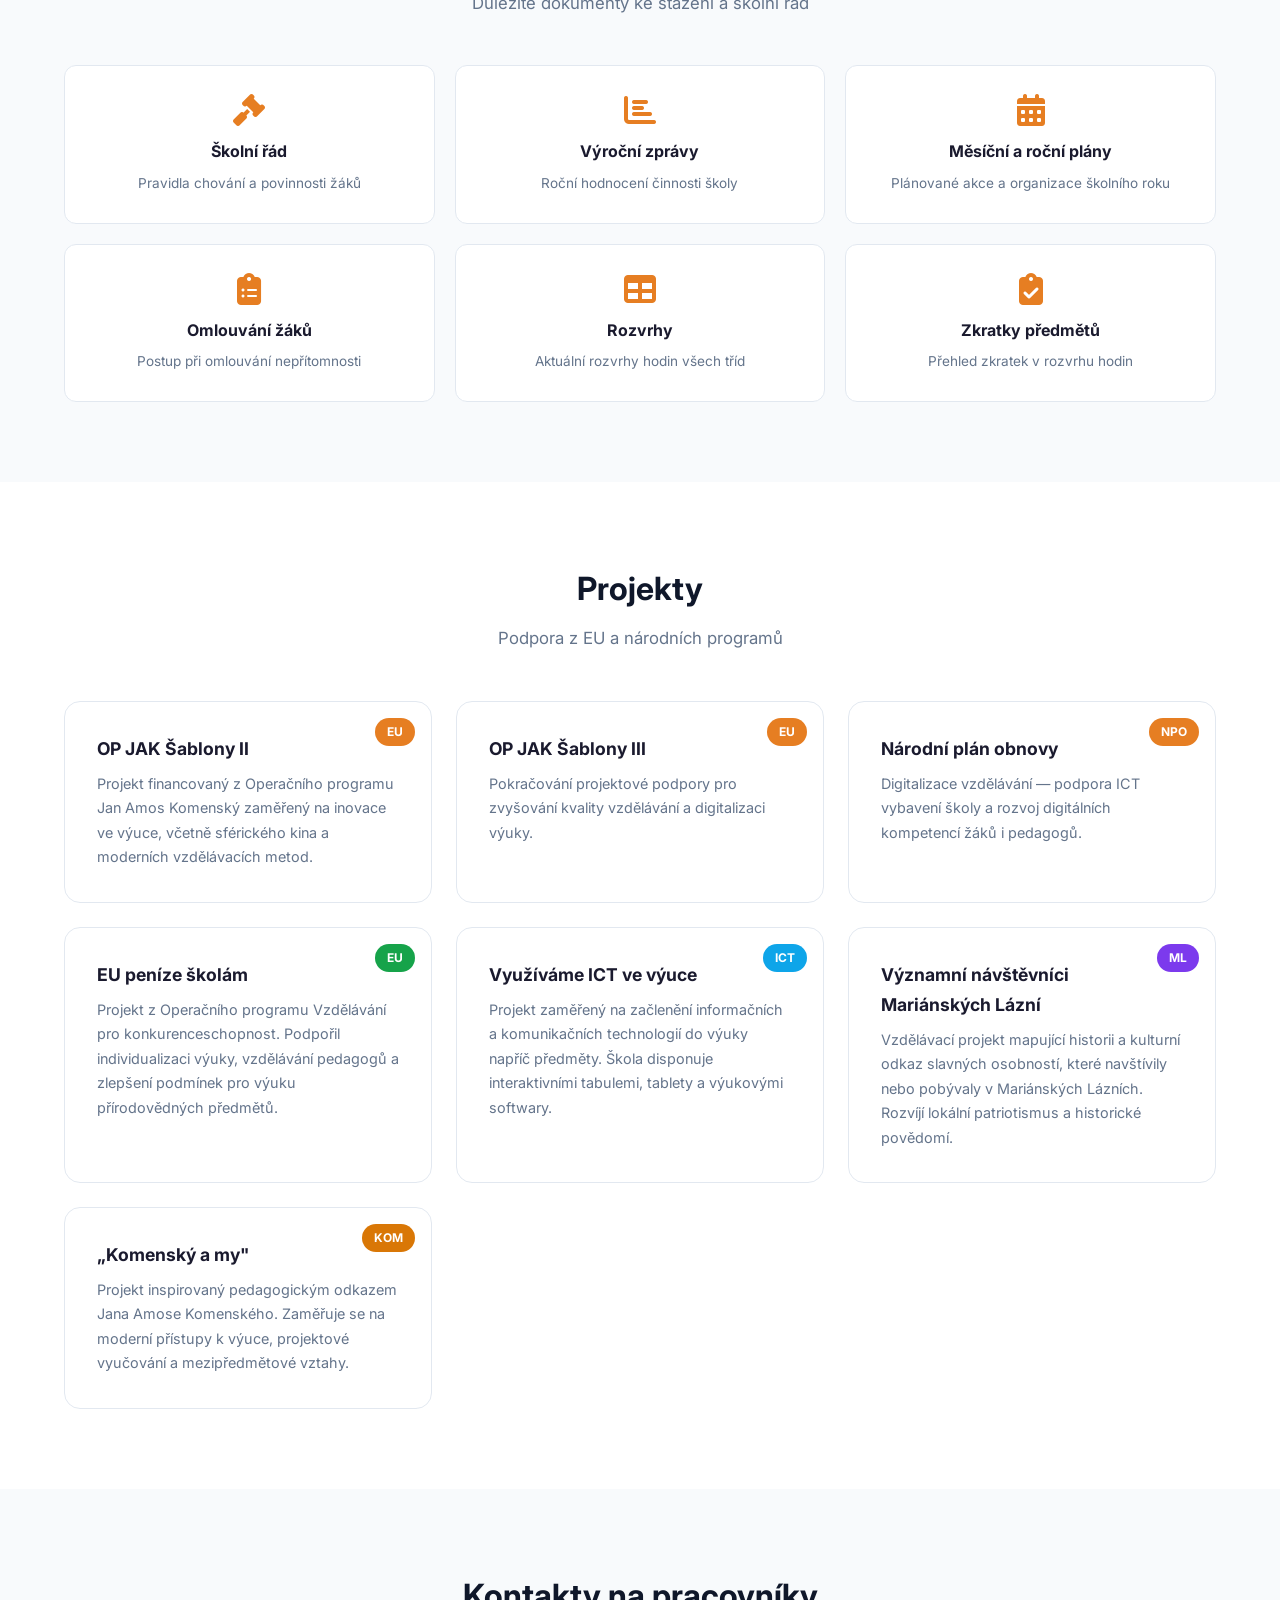
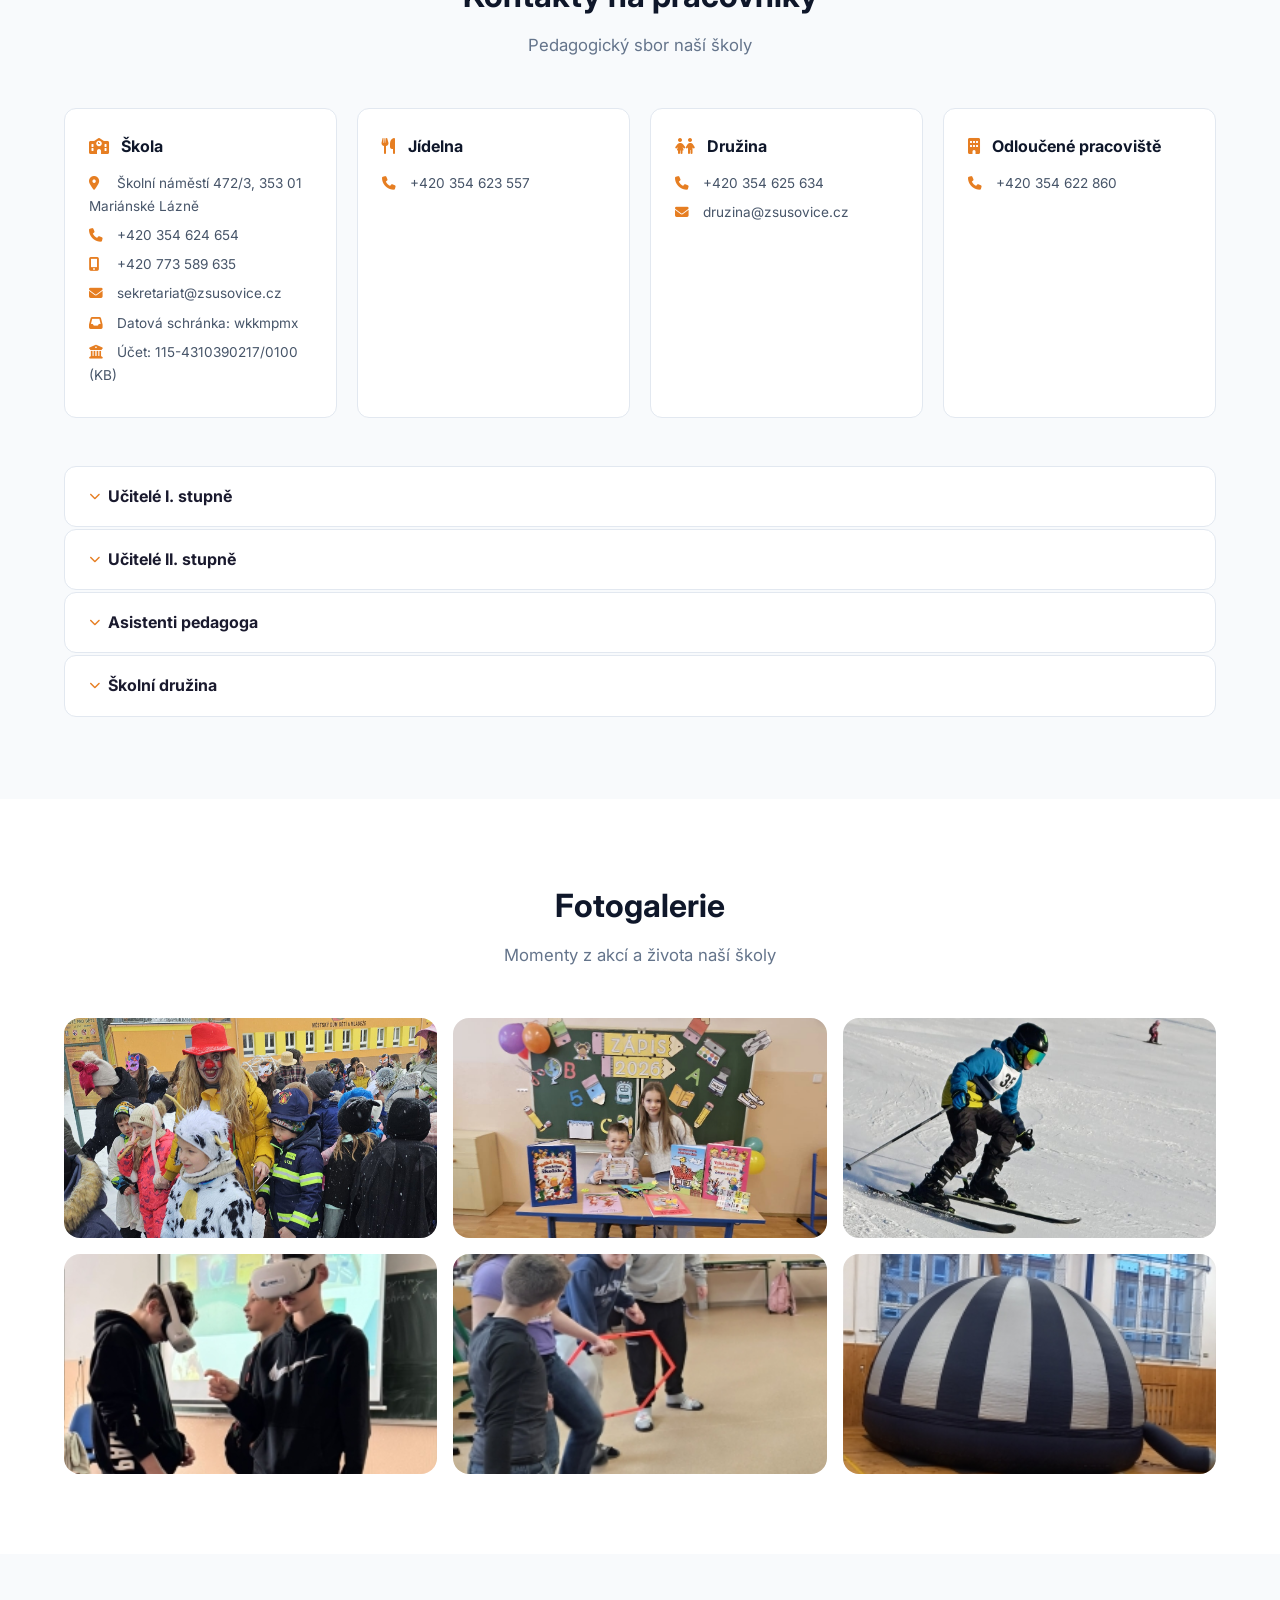
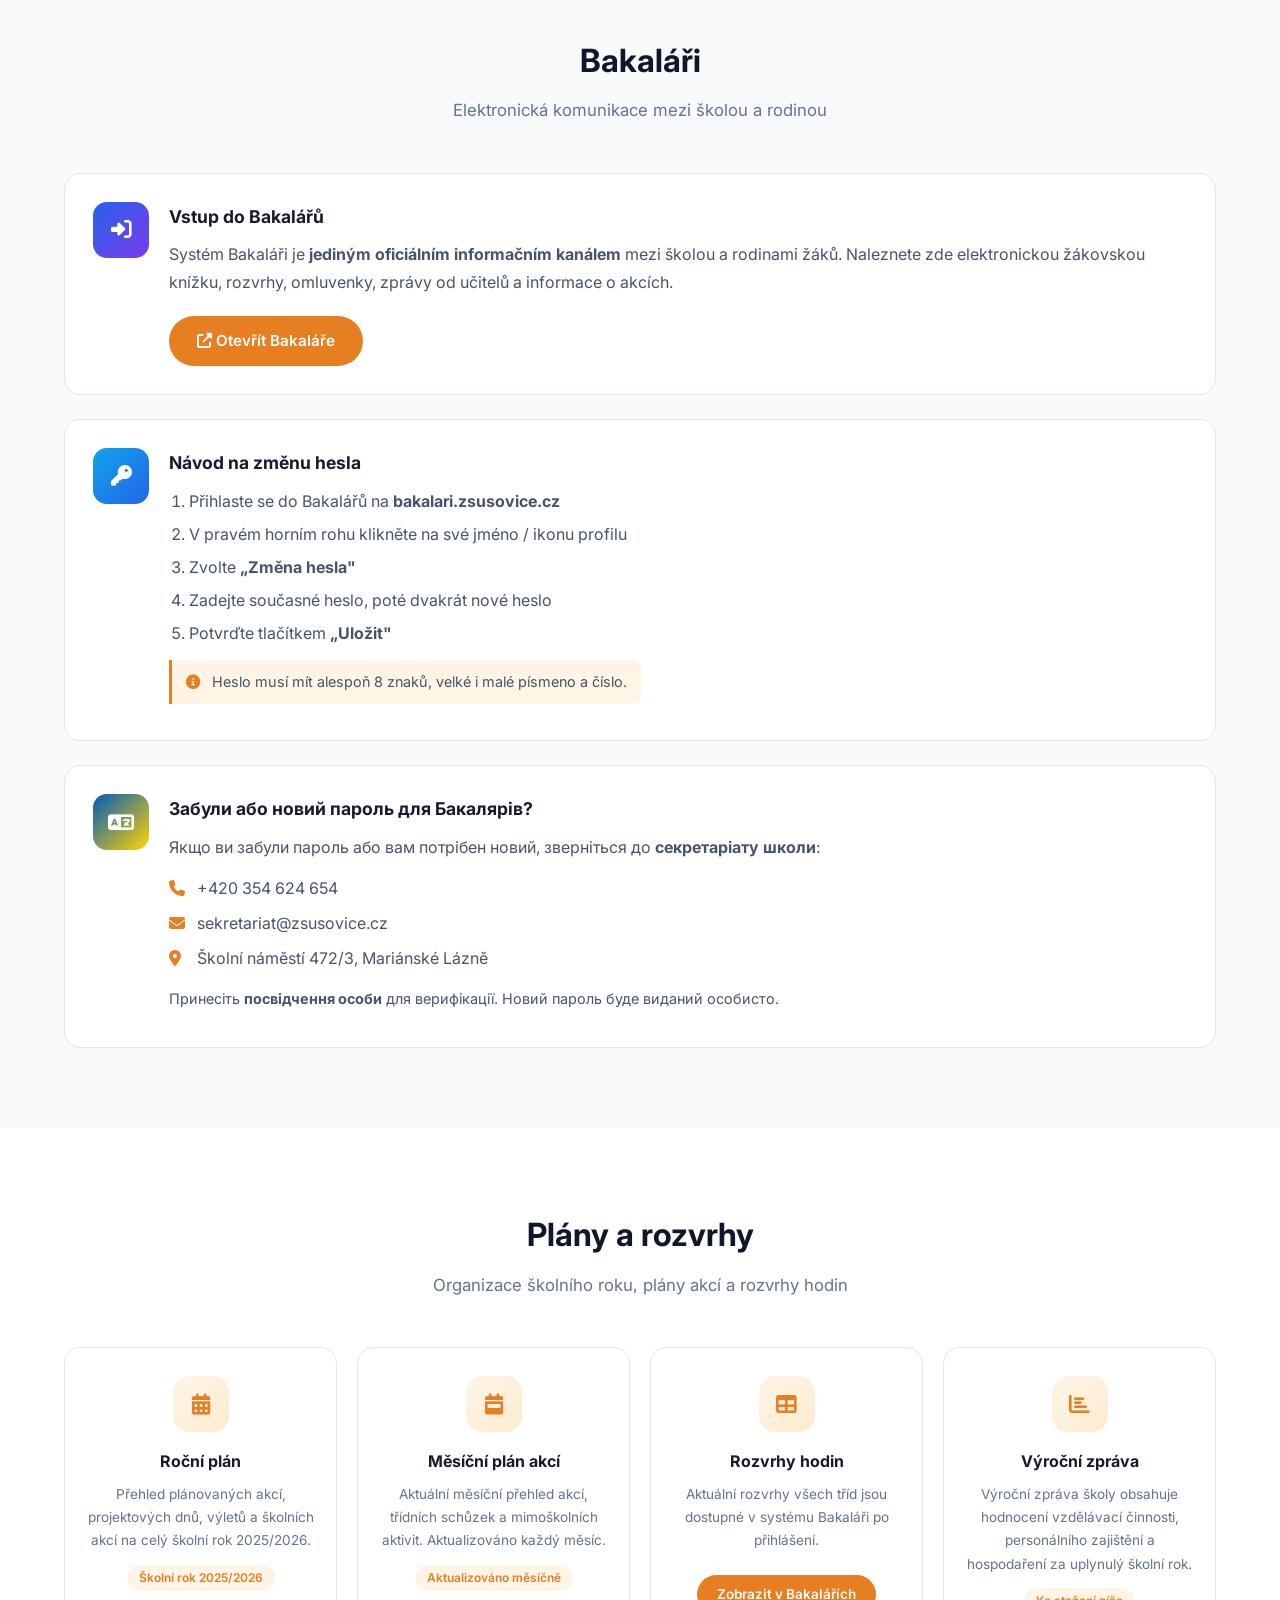
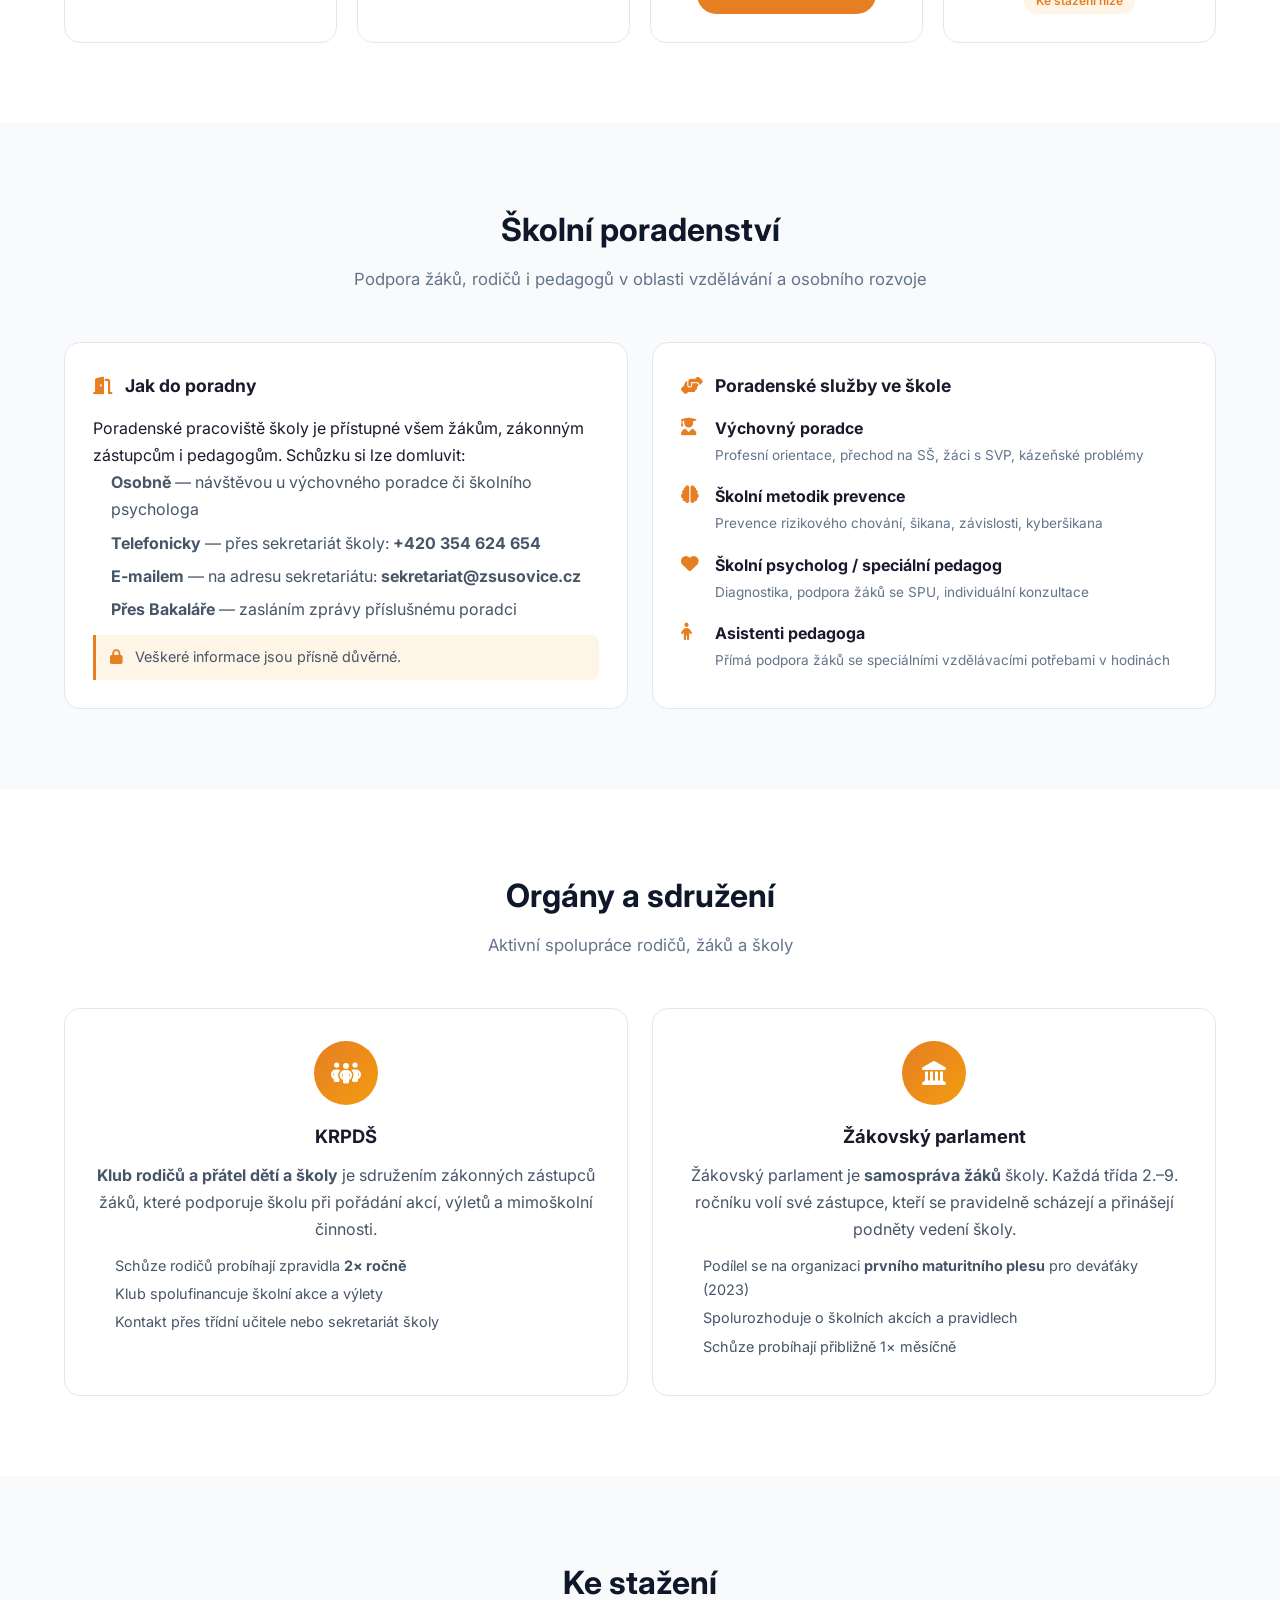
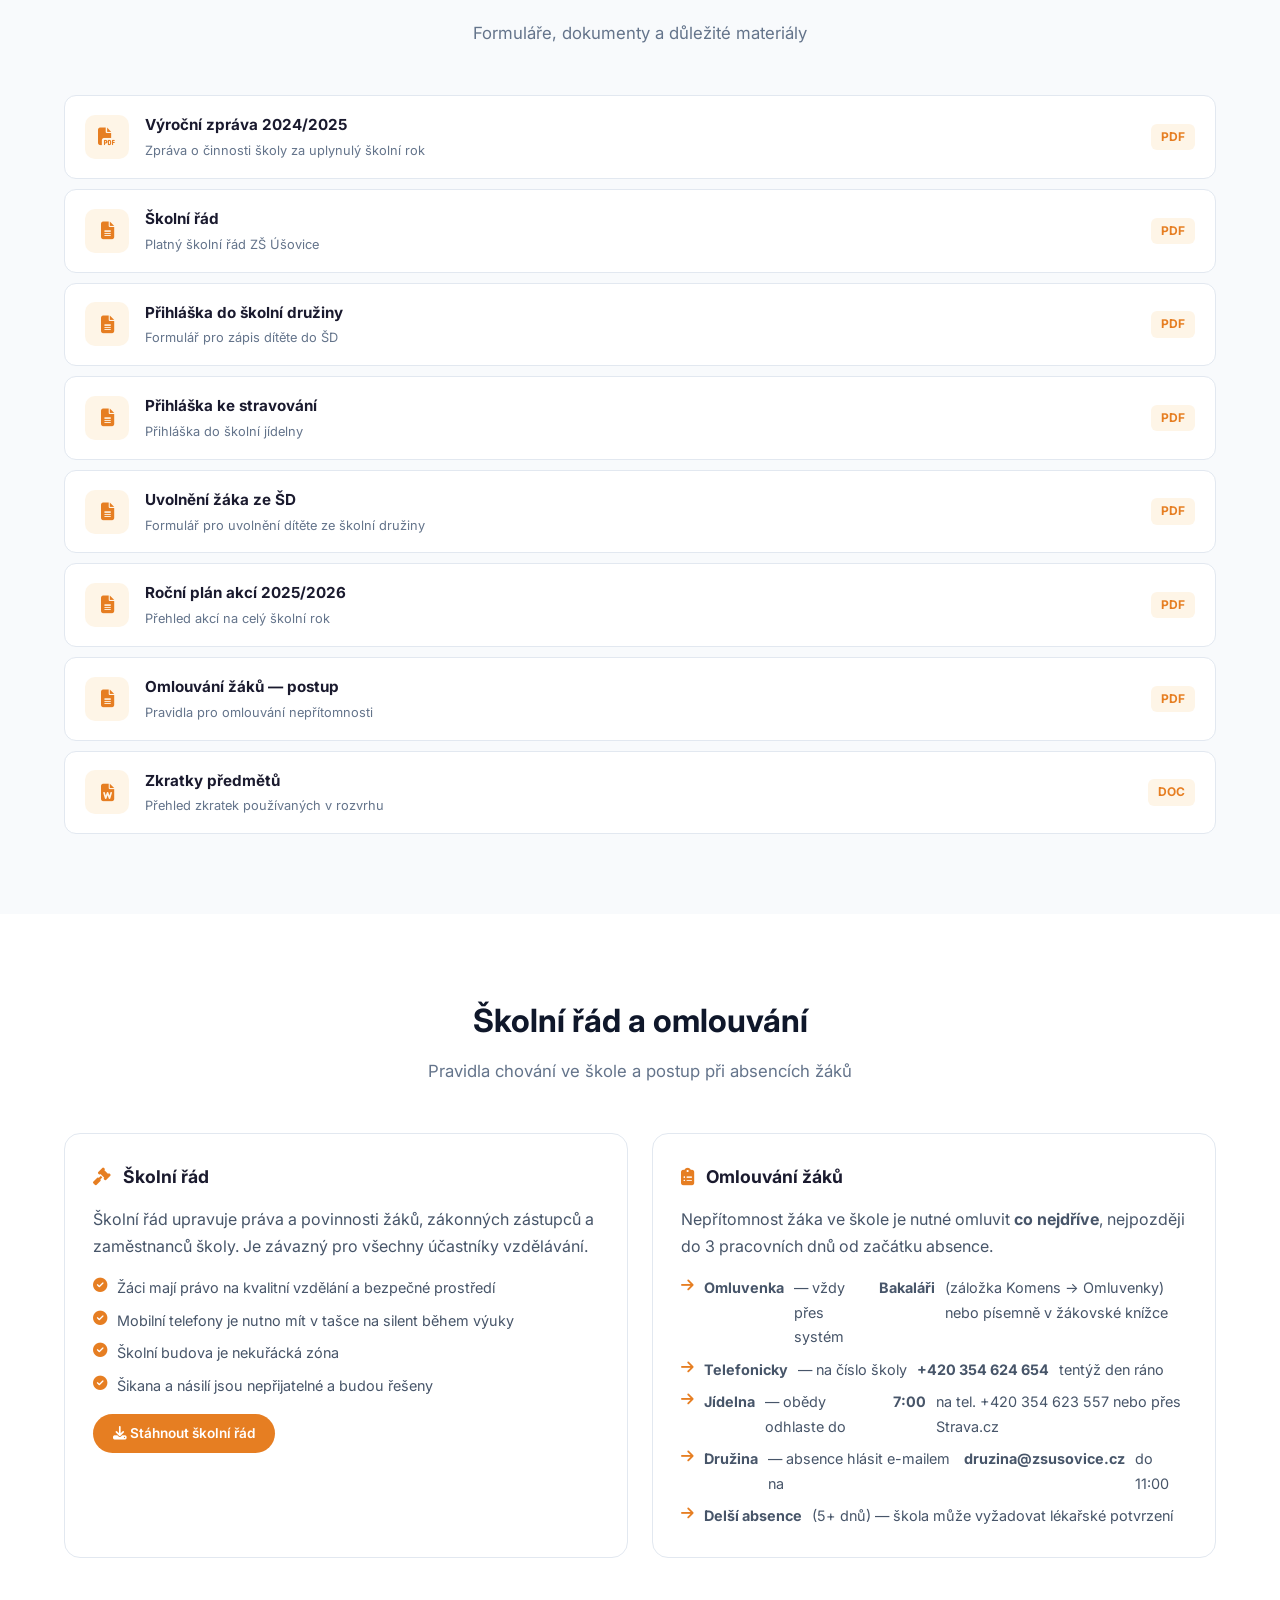
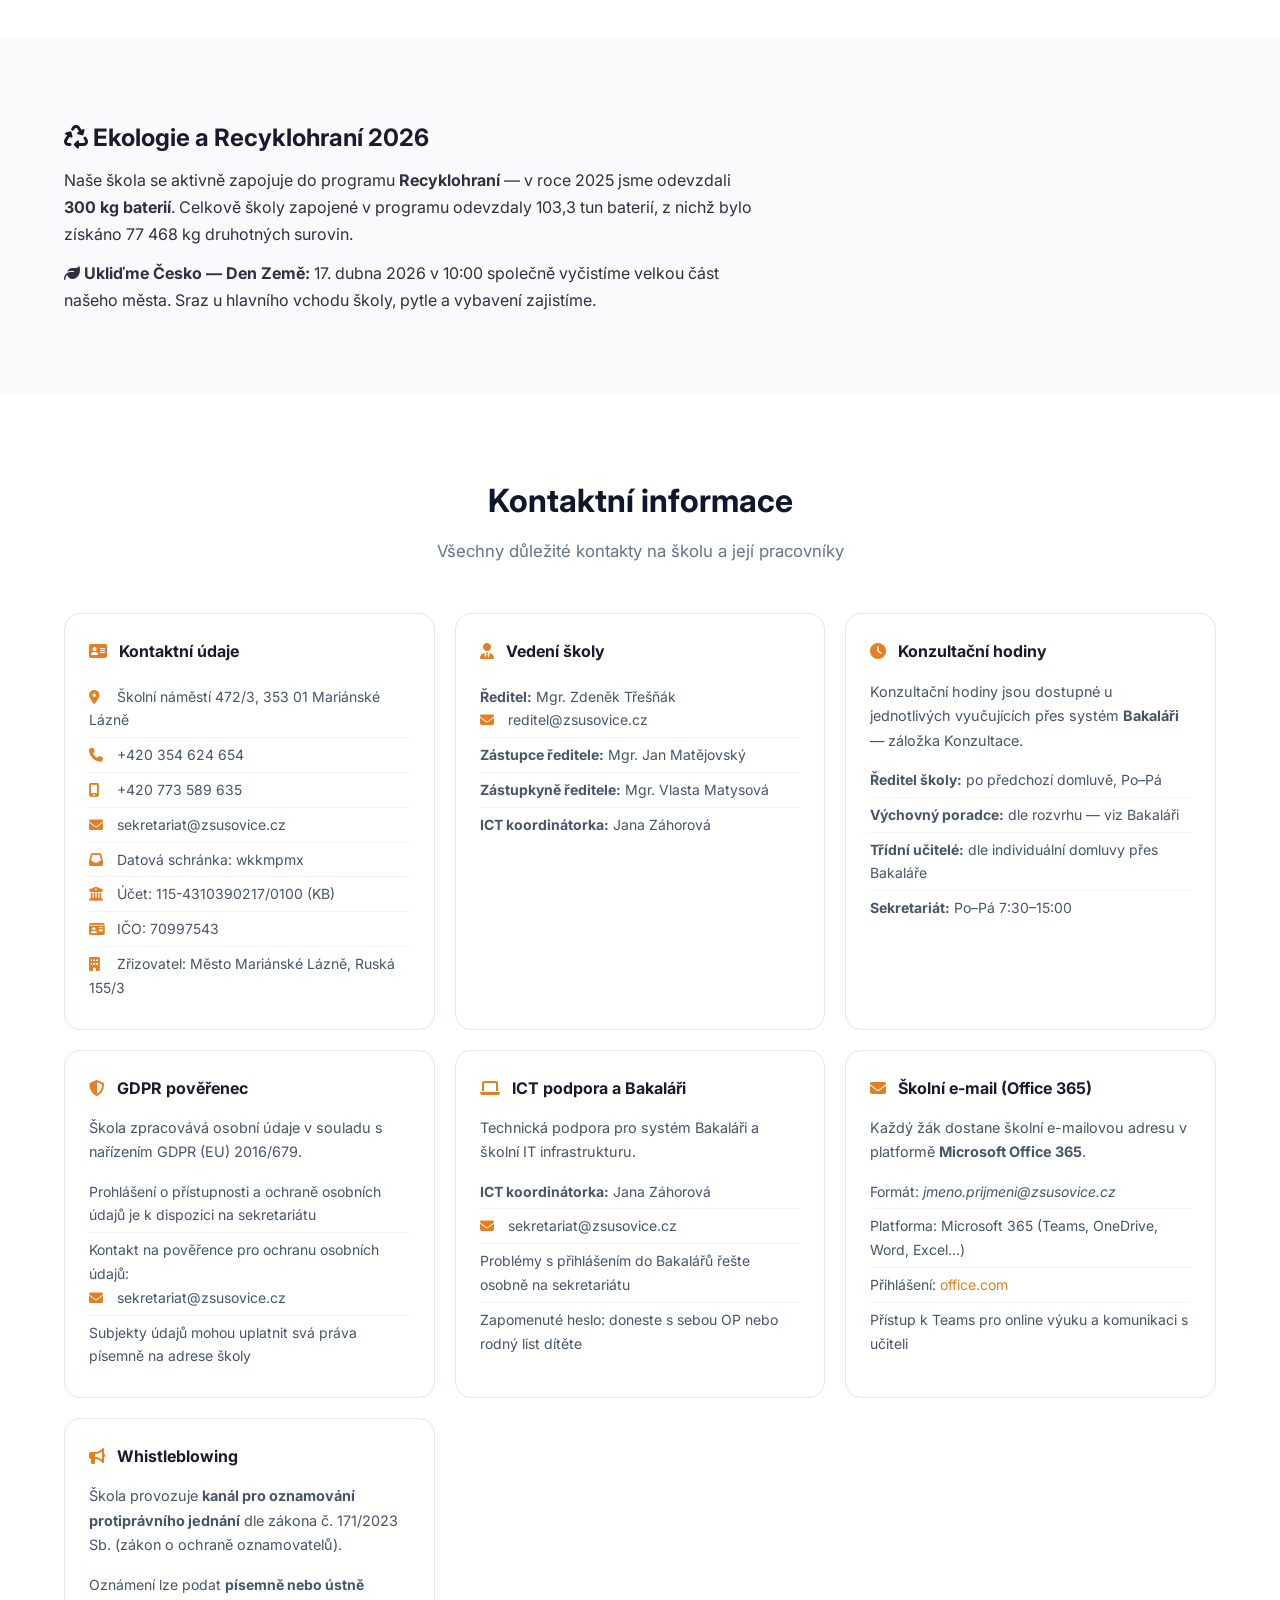
==== commit ec8efb30: "Add 19 new articles, real photos, and enriched section content Content updates: - Expanded from 10 t" ====
--- a/index.html
+++ b/index.html
@@ -127,7 +127,7 @@
                 <p class="hero-subtitle">Základní škola Úšovice, Mariánské Lázně<br>Školní náměstí 472/3, 353 01 Mariánské Lázně</p>
                 <div class="hero-stats">
                     <div class="stat">
-                        <div class="stat-number" data-count="565">0</div>
+                        <div class="stat-number" data-count="550">0</div>
                         <div class="stat-label">žáků</div>
                     </div>
                     <div class="stat">
@@ -212,9 +212,10 @@
             </div>
             <div class="about-grid">
                 <div class="about-text" id="about-content">
-                    <p>Základní škola Úšovice je úplná základní škola s 1.–9. ročníkem, která vzdělává více než <strong>565 žáků</strong>. Na prvním stupni jsou zpravidla tři paralelní třídy, na druhém stupni dvě až čtyři třídy v ročníku. Od školního roku 2020/21 funguje i přípravná třída.</p>
+                    <p>Základní škola Úšovice je úplná základní škola s 1.–9. ročníkem, která vzdělává přibližně <strong>550 žáků</strong>. Na prvním stupni jsou zpravidla tři paralelní třídy, na druhém stupni dvě až čtyři třídy v ročníku. Od školního roku 2020/21 funguje i <strong>přípravná třída</strong> pro děti s odkladem školní docházky.</p>
                     <p>Škola se věnuje žákům nadaným, žákům se speciálními vzdělávacími potřebami i žákům cizincům. Vzdělávací program nese název <strong>„Tvořivá škola — Šance pro každého"</strong> a integruje evropské vzdělávací trendy zaměřené na rozvoj kompetencí pro 21. století.</p>
-                    <p>Disponujeme renovovanými dílnami, novými odbornými učebnami chemie, fyziky a přírodních věd, dvěma počítačovými učebnami a řadou mobilních zařízení — notebooky, Chromebooky, tablety, VR headsety a interaktivní Vex roboty.</p>
+                    <p>Disponujeme renovovanými dílnami, novými odbornými učebnami chemie, fyziky a přírodních věd, dvěma počítačovými učebnami a řadou mobilních zařízení — notebooky, Chromebooky, tablety, VR headsety a interaktivní Vex roboty. Systém <strong>Bakaláři</strong> slouží jako jediný oficiální informační kanál mezi školou a rodinami žáků.</p>
+                    <p>Škola je zapojena do projektů <strong>OP JAK Šablony II a III</strong>, <strong>Národního plánu obnovy</strong> a programu <strong>Recyklohraní</strong>. Pravidelně pořádáme Dny otevřených dveří pro mateřské školy, soutěže (dějepisná olympiáda, biologická olympiáda, AJ nás baví) a exkurze (Techmania Plzeň, sférické kino).</p>
                     <p><strong>Zřizovatel:</strong> Město Mariánské Lázně, Ruská 155/3, 353 30 Mariánské Lázně</p>
                     <p><strong>IČO:</strong> 70997543 &nbsp;|&nbsp; <strong>Datová schránka:</strong> wkkmpmx</p>
                 </div>
@@ -305,10 +306,10 @@
         <div class="container">
             <div class="banner-content">
                 <div class="banner-text">
-                    <h2><i class="fas fa-pencil-alt"></i> Zápis do 1. tříd 2026/2027</h2>
-                    <p>Výsledky zápisu byly zveřejněny. Všichni uchazeči byli přijati s výjimkou jednoho nezletilého žadatele (RQ056). Anonymizovaný seznam přijatých žáků je k dispozici na úřední desce.</p>
-                </div>
-                <a href="#documents" class="btn btn-primary">Více informací</a>
+                    <h2><i class="fas fa-pencil-alt"></i> Zápis do 1. tříd a přípravná třída 2026/2027</h2>
+                    <p>Výsledky zápisu byly zveřejněny. Všichni uchazeči byli přijati (pouze RQ056 neměl věk pro zápis). Dodatečně přijat: WC5YB. Připravujeme také <strong>přípravnou třídu</strong> pro děti s odkladem školní docházky — pomůžeme jim přirozeně se adaptovat na školní prostředí.</p>
+                </div>
+                <a href="#ke-stazeni" class="btn btn-primary">Výsledky zápisu</a>
             </div>
         </div>
     </section>
@@ -383,9 +384,10 @@
 
                 <div class="tab-content active" id="druzina-aktualne">
                     <h3><i class="fas fa-bell"></i> Aktuálně ze školní družiny</h3>
-                    <p>Školní rok 2025/2026 je v plném proudu! Družina pracuje ve třech odděleních. Probíhají zájmové kroužky: <strong>Tvořivé ručičky</strong>, <strong>Kreativní hry</strong> a <strong>Sportovní hry</strong>.</p>
-                    <p>Upozornění: Na SMS a volání děti ze ŠD z bezpečnostních důvodů <strong>nepouštíme</strong>. Veškeré změny vyzvedávání hlaste předem <strong>písemně</strong>.</p>
-                    <p>Nepřítomnost dítěte hlaste e-mailem na <a href="mailto:druzina@zsusovice.cz"><strong>druzina@zsusovice.cz</strong></a> nejpozději do <strong>11:00</strong> daného dne.</p>
+                    <p>Školní rok 2025/2026 je v plném proudu! Družina pracuje ve <strong>třech odděleních</strong>. Probíhají zájmové kroužky: <strong>Šikovné ruce</strong>, <strong>Všekutílek</strong> a <strong>Sportovní hry</strong> (říjen–květen, 15:00–16:00).</p>
+                    <p><strong>Co se u nás děje:</strong> Děti soutěžily v silovém trojboji (sedy-lehy, dřepy, výstupy), hrály turnaj v piškvorkách, v Člověče nezlob se a ve stolním fotbale. Proběhl tradiční karneval s panem Pohodou a Soničkou, olympijské koláže a soutěž v kreslení sněhuláků.</p>
+                    <p><strong>Potřeby do ŠD:</strong> tepláky, oblečení na ven dle počasí, kancelářský papír, kapesníky, vlhčené ubrousky, fixy, lepidlo a barevné papíry.</p>
+                    <p class="note-box"><i class="fas fa-exclamation-triangle"></i> Na SMS a volání děti ze ŠD z bezpečnostních důvodů <strong>nepouštíme</strong>. Nepřítomnost hlaste e-mailem na <a href="mailto:druzina@zsusovice.cz"><strong>druzina@zsusovice.cz</strong></a> do <strong>11:00</strong>.</p>
                 </div>
 
                 <div class="tab-content" id="druzina-rad">
@@ -405,17 +407,17 @@
                     <h3><i class="fas fa-camera"></i> Fotky z družiny</h3>
                     <p>Fotogalerie z akcí a aktivit školní družiny. Aktuální fotky jsou přidávány průběžně.</p>
                     <div class="mini-gallery">
-                        <div class="mini-gallery-item" style="background:linear-gradient(135deg,#f093fb,#f5576c)">
-                            <div class="mini-overlay"><span>Tvořivé ručičky</span></div>
+                        <div class="mini-gallery-item" style="background-image:url('img/sil-troboj-2026.jpg'); background-size:cover; background-position:center;">
+                            <div class="mini-overlay"><span>Silový trojboj</span></div>
                         </div>
-                        <div class="mini-gallery-item" style="background:linear-gradient(135deg,#43e97b,#38f9d7)">
-                            <div class="mini-overlay"><span>Sportovní hry</span></div>
+                        <div class="mini-gallery-item" style="background-image:url('img/icon--Člověče2026.jpg'); background-size:cover; background-position:center;">
+                            <div class="mini-overlay"><span>Člověče nezlob se</span></div>
                         </div>
-                        <div class="mini-gallery-item" style="background:linear-gradient(135deg,#4facfe,#00f2fe)">
-                            <div class="mini-overlay"><span>Kreativní hry</span></div>
+                        <div class="mini-gallery-item" style="background-image:url('img/icon-zoh-2026.jpg'); background-size:cover; background-position:center;">
+                            <div class="mini-overlay"><span>ZOH v družině</span></div>
                         </div>
-                        <div class="mini-gallery-item" style="background:linear-gradient(135deg,#a18cd1,#fbc2eb)">
-                            <div class="mini-overlay"><span>Výlety</span></div>
+                        <div class="mini-gallery-item" style="background-image:url('img/icon-o-zviratech-2026.jpg'); background-size:cover; background-position:center;">
+                            <div class="mini-overlay"><span>Beseda o zvířatech</span></div>
                         </div>
                     </div>
                 </div>
@@ -514,11 +516,14 @@
                     <h3><i class="fas fa-info-circle"></i> Informace školní jídelny</h3>
                     <ul>
                         <li><strong>Telefon:</strong> +420 354 623 557</li>
-                        <li><strong>Výdej obědů:</strong> 11:30 – 14:00 (dle rozvrhu tříd)</li>
+                        <li><strong>Výdej obědů:</strong> 12:00 – 14:00</li>
                         <li>Stravování je určeno pro žáky, zaměstnance i cizí strávníky</li>
                         <li>Jídelna vydává <strong>denně dva výběry jídel</strong></li>
+                        <li><strong>Platba:</strong> výhradně bezhotovostně — převodem na účet jídelny</li>
                         <li>Cena oběda je stanovena dle věkové kategorie žáka (7–10 let, 11–14 let, 15+ let)</li>
+                        <li>Neplacení stravného může vést k vyloučení ze stravování</li>
                         <li>Přeplatek ze stravování je vrácen na konci pololetí nebo školního roku</li>
+                        <li><strong>Jídlo na přání:</strong> měsíční hlasování žáků a rodičů v Bakalářích o speciální jídlo připravené poslední týden v měsíci</li>
                     </ul>
                 </div>
 
@@ -537,20 +542,20 @@
                     <h3><i class="fas fa-allergies"></i> Alergeny</h3>
                     <p>Jídelna označuje alergeny dle nařízení EU č. 1169/2011. Přehled alergenů je uveden u každého jídla v jídelníčku.</p>
                     <div class="alergeny-grid">
-                        <div class="alergen-item"><span>1</span> Obiloviny s lepkem</div>
-                        <div class="alergen-item"><span>2</span> Korýši</div>
-                        <div class="alergen-item"><span>3</span> Vejce</div>
-                        <div class="alergen-item"><span>4</span> Ryby</div>
-                        <div class="alergen-item"><span>5</span> Podzemnice olejná</div>
-                        <div class="alergen-item"><span>6</span> Sójové boby</div>
-                        <div class="alergen-item"><span>7</span> Mléko</div>
-                        <div class="alergen-item"><span>8</span> Skořápkové plody</div>
-                        <div class="alergen-item"><span>9</span> Celer</div>
-                        <div class="alergen-item"><span>10</span> Hořčice</div>
-                        <div class="alergen-item"><span>11</span> Sezamová semena</div>
-                        <div class="alergen-item"><span>12</span> Oxid siřičitý</div>
-                        <div class="alergen-item"><span>13</span> Vlčí bob</div>
-                        <div class="alergen-item"><span>14</span> Měkkýši</div>
+                        <div class="alergen-item"><span>1</span> Obiloviny s lepkem (pšenice, žito, ječmen, oves, špalda, kamut)</div>
+                        <div class="alergen-item"><span>2</span> Korýši a výrobky z nich</div>
+                        <div class="alergen-item"><span>3</span> Vejce a výrobky z nich</div>
+                        <div class="alergen-item"><span>4</span> Ryby a výrobky z nich</div>
+                        <div class="alergen-item"><span>5</span> Podzemnice olejná (arašídy)</div>
+                        <div class="alergen-item"><span>6</span> Sójové boby a výrobky z nich</div>
+                        <div class="alergen-item"><span>7</span> Mléko a výrobky z něj</div>
+                        <div class="alergen-item"><span>8</span> Skořápkové plody (mandle, lískové, vlašské, para, pekanové ořechy, pistácie, makadamie)</div>
+                        <div class="alergen-item"><span>9</span> Celer a výrobky z něj</div>
+                        <div class="alergen-item"><span>10</span> Hořčice a výrobky z ní</div>
+                        <div class="alergen-item"><span>11</span> Sezamová semena a výrobky z nich</div>
+                        <div class="alergen-item"><span>12</span> Oxid siřičitý a siřičitany (v koncentraci nad 10 mg/kg)</div>
+                        <div class="alergen-item"><span>13</span> Vlčí bob (lupina) a výrobky z něj</div>
+                        <div class="alergen-item"><span>14</span> Měkkýši a výrobky z nich</div>
                     </div>
                     <p style="margin-top:12px; color:#64748b; font-size:0.9rem;">V případě potravinové alergie dítěte kontaktujte jídelnu: <strong>+420 354 623 557</strong></p>
                 </div>
@@ -569,12 +574,17 @@
 
                 <div class="tab-content" id="jidelna-rad">
                     <h3><i class="fas fa-list-alt"></i> Řád školní jídelny</h3>
+                    <p style="margin-bottom:12px; color:#64748b;">Platný od 1. 9. 2022</p>
                     <div class="rad-highlights">
-                        <div class="rad-item"><i class="fas fa-check-circle"></i> Žáci vstupují do jídelny pouze v doprovodu vyučujícího nebo vychovatelky</div>
-                        <div class="rad-item"><i class="fas fa-check-circle"></i> V jídelně se chováme slušně a ohleduplně</div>
-                        <div class="rad-item"><i class="fas fa-check-circle"></i> Po obědě žák odnese použité nádobí k okénku</div>
+                        <div class="rad-item"><i class="fas fa-check-circle"></i> Žáci vstupují do jídelny v doprovodu pedagogického dozoru (max. ~120 strávníků na směnu)</div>
+                        <div class="rad-item"><i class="fas fa-check-circle"></i> Jídlo se vydává po předložení karty nebo čipu</div>
+                        <div class="rad-item"><i class="fas fa-check-circle"></i> Žáci si mohou vybrat nápoj a místo k sezení</div>
+                        <div class="rad-item"><i class="fas fa-check-circle"></i> Po obědě žák odnese použité nádobí k okénku a uklidí po sobě</div>
                         <div class="rad-item"><i class="fas fa-check-circle"></i> Odnášení jídla z jídelny není povoleno</div>
-                        <div class="rad-item"><i class="fas fa-check-circle"></i> Strávník je povinen hlásit alergie před zahájením stravování</div>
+                        <div class="rad-item"><i class="fas fa-check-circle"></i> Odhlášení obědů je možné do 7:00 telefonicky, e-mailem nebo osobně</div>
+                        <div class="rad-item"><i class="fas fa-check-circle"></i> První den neplánované absence: oběd k vyzvednutí 11:00 – 12:00</div>
+                        <div class="rad-item"><i class="fas fa-check-circle"></i> Učitelé hlásí výlety a akce jídelně nejméně 2 pracovní dny předem</div>
+                        <div class="rad-item"><i class="fas fa-check-circle"></i> Diskriminace, nepřátelství a násilí nejsou tolerovány</div>
                     </div>
                     <a href="#ke-stazeni" class="btn btn-small" style="margin-top:16px;"><i class="fas fa-download"></i> Stáhnout řád ŠJ</a>
                 </div>
@@ -795,38 +805,37 @@
                 <p>Momenty z akcí a života naší školy</p>
             </div>
             <div class="gallery-grid" id="gallery-grid">
-                <!-- Placeholder gallery items — can be managed via admin -->
-                <div class="gallery-item" style="background: linear-gradient(135deg, #667eea, #764ba2);">
+                <div class="gallery-item" style="background-image: url('img/slide-masopust-2026.jpg'); background-size: cover; background-position: center;">
+                    <div class="gallery-overlay">
+                        <h4>Masopust 2026</h4>
+                        <p>Tradiční rej masek na naší škole</p>
+                    </div>
+                </div>
+                <div class="gallery-item" style="background-image: url('img/slide-zapis-2026.jpg'); background-size: cover; background-position: center;">
+                    <div class="gallery-overlay">
+                        <h4>Zápis prvňáčků</h4>
+                        <p>Fotografie z letošního zápisu</p>
+                    </div>
+                </div>
+                <div class="gallery-item" style="background-image: url('img/lyzak-2026-slide.jpg'); background-size: cover; background-position: center;">
+                    <div class="gallery-overlay">
+                        <h4>Lyžařský kurz 2026</h4>
+                        <p>Zimní lyžák na horách</p>
+                    </div>
+                </div>
+                <div class="gallery-item" style="background-image: url('img/icon-prof-orint-vr-2026.jpg'); background-size: cover; background-position: center;">
                     <div class="gallery-overlay">
                         <h4>VR PROFILAB</h4>
-                        <p>Profesní orientace s VR technologií</p>
-                    </div>
-                </div>
-                <div class="gallery-item" style="background: linear-gradient(135deg, #f093fb, #f5576c);">
+                        <p>Profesní orientace s virtuální realitou</p>
+                    </div>
+                </div>
+                <div class="gallery-item" style="background-image: url('img/icon-oh-2026.jpg'); background-size: cover; background-position: center;">
                     <div class="gallery-overlay">
                         <h4>Zimní olympiáda</h4>
                         <p>Projektový den 5. tříd</p>
                     </div>
                 </div>
-                <div class="gallery-item" style="background: linear-gradient(135deg, #4facfe, #00f2fe);">
-                    <div class="gallery-overlay">
-                        <h4>Techmania Plzeň</h4>
-                        <p>Exkurze do science centra</p>
-                    </div>
-                </div>
-                <div class="gallery-item" style="background: linear-gradient(135deg, #43e97b, #38f9d7);">
-                    <div class="gallery-overlay">
-                        <h4>Den Země</h4>
-                        <p>Ekologické aktivity</p>
-                    </div>
-                </div>
-                <div class="gallery-item" style="background: linear-gradient(135deg, #fa709a, #fee140);">
-                    <div class="gallery-overlay">
-                        <h4>AJ nás baví</h4>
-                        <p>Soutěž v anglickém jazyce</p>
-                    </div>
-                </div>
-                <div class="gallery-item" style="background: linear-gradient(135deg, #a18cd1, #fbc2eb);">
+                <div class="gallery-item" style="background-image: url('img/icon-sfericke-kino-2026.jpg'); background-size: cover; background-position: center;">
                     <div class="gallery-overlay">
                         <h4>Sférické kino</h4>
                         <p>360° projekce mikroorganismů</p>
@@ -1124,12 +1133,13 @@
 
                 <div class="rad-card" id="omlouvani">
                     <h3><i class="fas fa-clipboard-list"></i> Omlouvání žáků</h3>
-                    <p>Nepřítomnost žáka ve škole je nutné omluvit. Zákonný zástupce je povinen informovat školu <strong>co nejdříve</strong>, nejpozději do 3 pracovních dnů.</p>
+                    <p>Nepřítomnost žáka ve škole je nutné omluvit <strong>co nejdříve</strong>, nejpozději do 3 pracovních dnů od začátku absence.</p>
                     <div class="rad-highlights">
-                        <div class="rad-item"><i class="fas fa-arrow-right"></i> <strong>Omluvenka</strong> — vždy přes Bakaláře nebo písemně v žákovské knížce</div>
-                        <div class="rad-item"><i class="fas fa-arrow-right"></i> <strong>Telefonicky</strong> — na číslo školy +420 354 624 654 (tentýž den)</div>
-                        <div class="rad-item"><i class="fas fa-arrow-right"></i> <strong>Družina</strong> — absence hlásit e-mailem na druzina@zsusovice.cz do 11:00</div>
-                        <div class="rad-item"><i class="fas fa-arrow-right"></i> <strong>Delší absence</strong> (5+ dnů) může vyžadovat lékařské potvrzení</div>
+                        <div class="rad-item"><i class="fas fa-arrow-right"></i> <strong>Omluvenka</strong> — vždy přes systém <strong>Bakaláři</strong> (záložka Komens → Omluvenky) nebo písemně v žákovské knížce</div>
+                        <div class="rad-item"><i class="fas fa-arrow-right"></i> <strong>Telefonicky</strong> — na číslo školy <strong>+420 354 624 654</strong> tentýž den ráno</div>
+                        <div class="rad-item"><i class="fas fa-arrow-right"></i> <strong>Jídelna</strong> — obědy odhlaste do <strong>7:00</strong> na tel. +420 354 623 557 nebo přes Strava.cz</div>
+                        <div class="rad-item"><i class="fas fa-arrow-right"></i> <strong>Družina</strong> — absence hlásit e-mailem na <strong>druzina@zsusovice.cz</strong> do 11:00</div>
+                        <div class="rad-item"><i class="fas fa-arrow-right"></i> <strong>Delší absence</strong> (5+ dnů) — škola může vyžadovat lékařské potvrzení</div>
                     </div>
                 </div>
 
@@ -1142,8 +1152,9 @@
         <div class="container">
             <div class="banner-content">
                 <div class="banner-text">
-                    <h2><i class="fas fa-recycle"></i> Recyklohraní 2026</h2>
-                    <p>Naše škola se aktivně zapojuje do programu sběru baterií Recyklohraní. Plánovaný Den Země proběhne <strong>17. dubna 2026 v 10:00</strong> — úklid okolí školy a ekologické aktivity.</p>
+                    <h2><i class="fas fa-recycle"></i> Ekologie a Recyklohraní 2026</h2>
+                    <p>Naše škola se aktivně zapojuje do programu <strong>Recyklohraní</strong> — v roce 2025 jsme odevzdali <strong>300 kg baterií</strong>. Celkově školy zapojené v programu odevzdaly 103,3 tun baterií, z nichž bylo získáno 77 468 kg druhotných surovin.</p>
+                    <p style="margin-top:12px;"><i class="fas fa-leaf"></i> <strong>Ukliďme Česko — Den Země:</strong> 17. dubna 2026 v 10:00 společně vyčistíme velkou část našeho města. Sraz u hlavního vchodu školy, pytle a vybavení zajistíme.</p>
                 </div>
             </div>
         </div>
@@ -1330,9 +1341,12 @@
             <div class="footer-grid">
                 <div class="footer-col">
                     <h4>Základní škola Úšovice</h4>
+                    <p>Tvořivá škola — Šance pro každého</p>
                     <p>Školní náměstí 472/3<br>353 01 Mariánské Lázně</p>
                     <p><i class="fas fa-phone"></i> +420 354 624 654</p>
+                    <p><i class="fas fa-mobile-alt"></i> +420 773 589 635</p>
                     <p><i class="fas fa-envelope"></i> sekretariat@zsusovice.cz</p>
+                    <p><i class="fas fa-inbox"></i> DS: wkkmpmx</p>
                 </div>
                 <div class="footer-col">
                     <h4>Rychlé odkazy</h4>
@@ -1358,6 +1372,7 @@
                 <div class="footer-col">
                     <h4>Projekty a partneři</h4>
                     <p class="footer-partners">
+                        <img src="img/sablony3.JPG" alt="OP JAK Šablony III" style="max-height:48px; border-radius:6px; margin-bottom:8px;">
                         <span class="partner-badge">OP JAK Šablony II</span>
                         <span class="partner-badge">OP JAK Šablony III</span>
                         <span class="partner-badge">Národní plán obnovy</span>
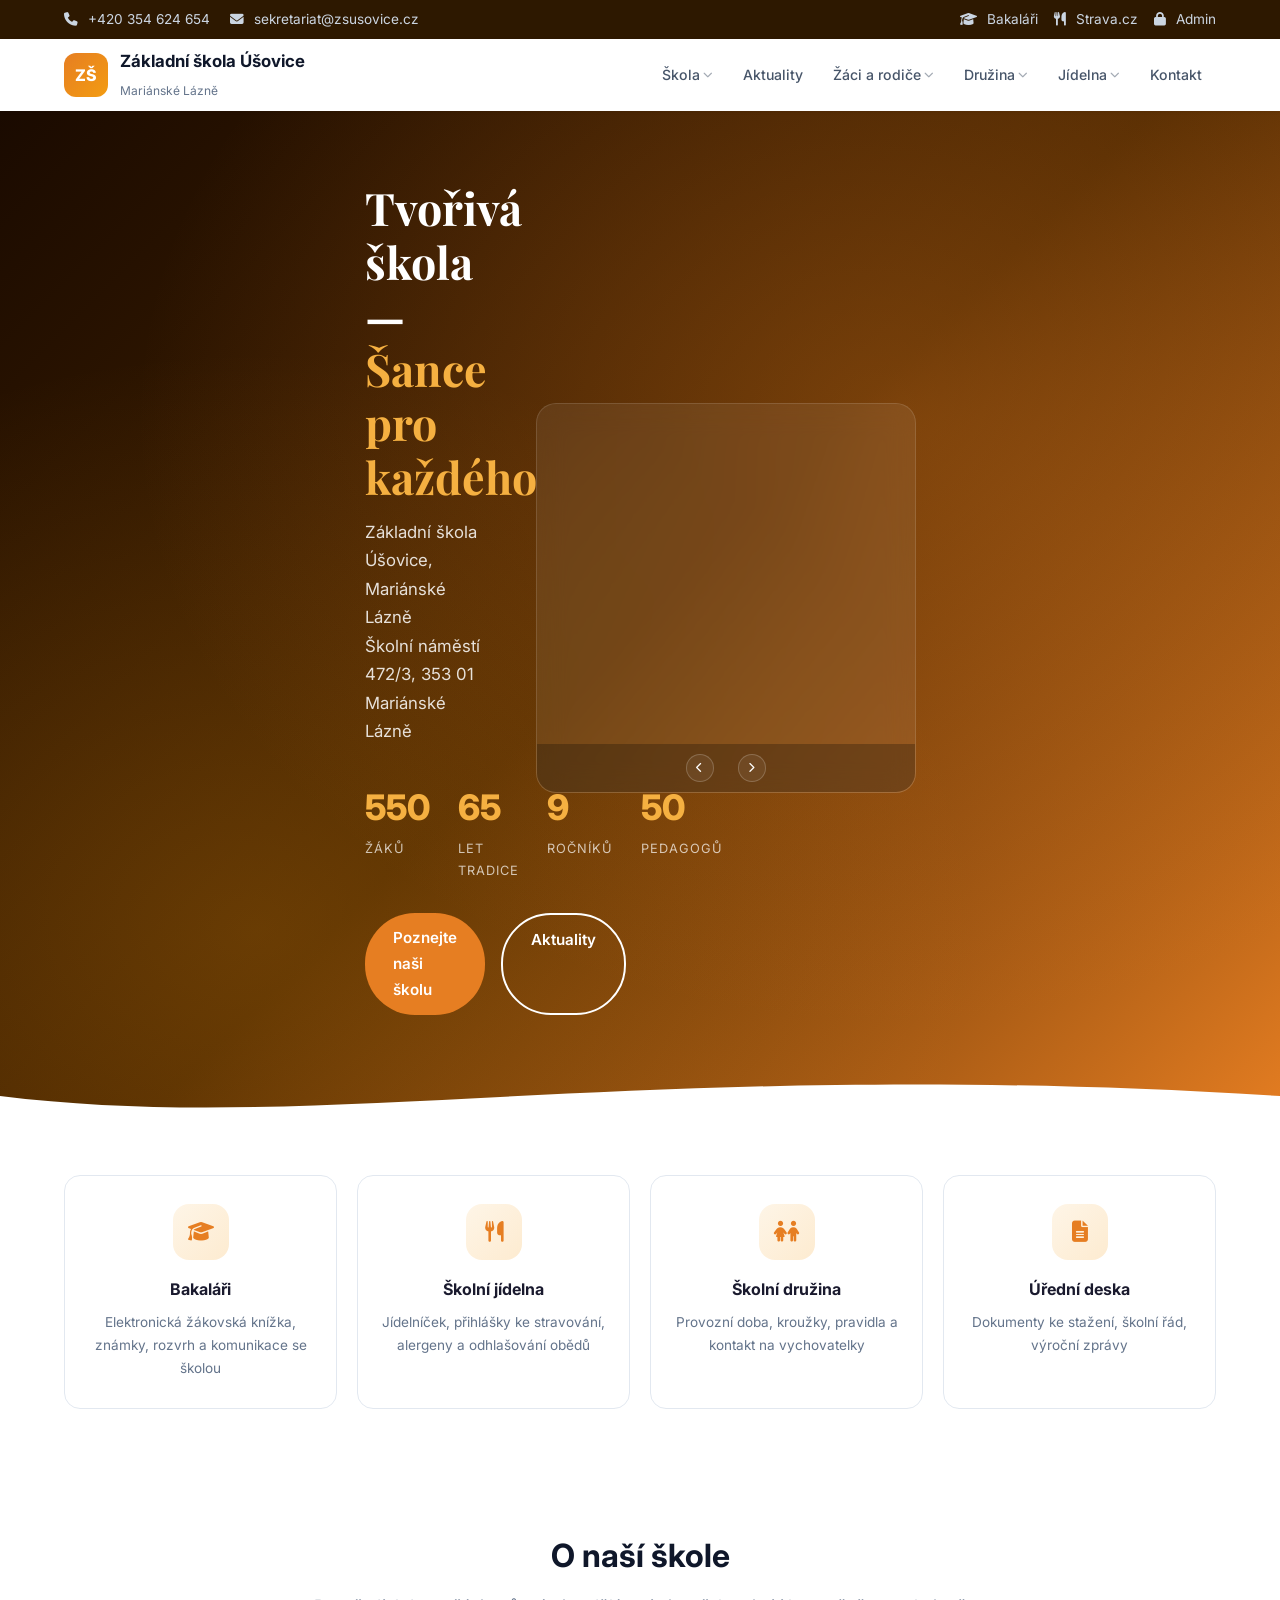
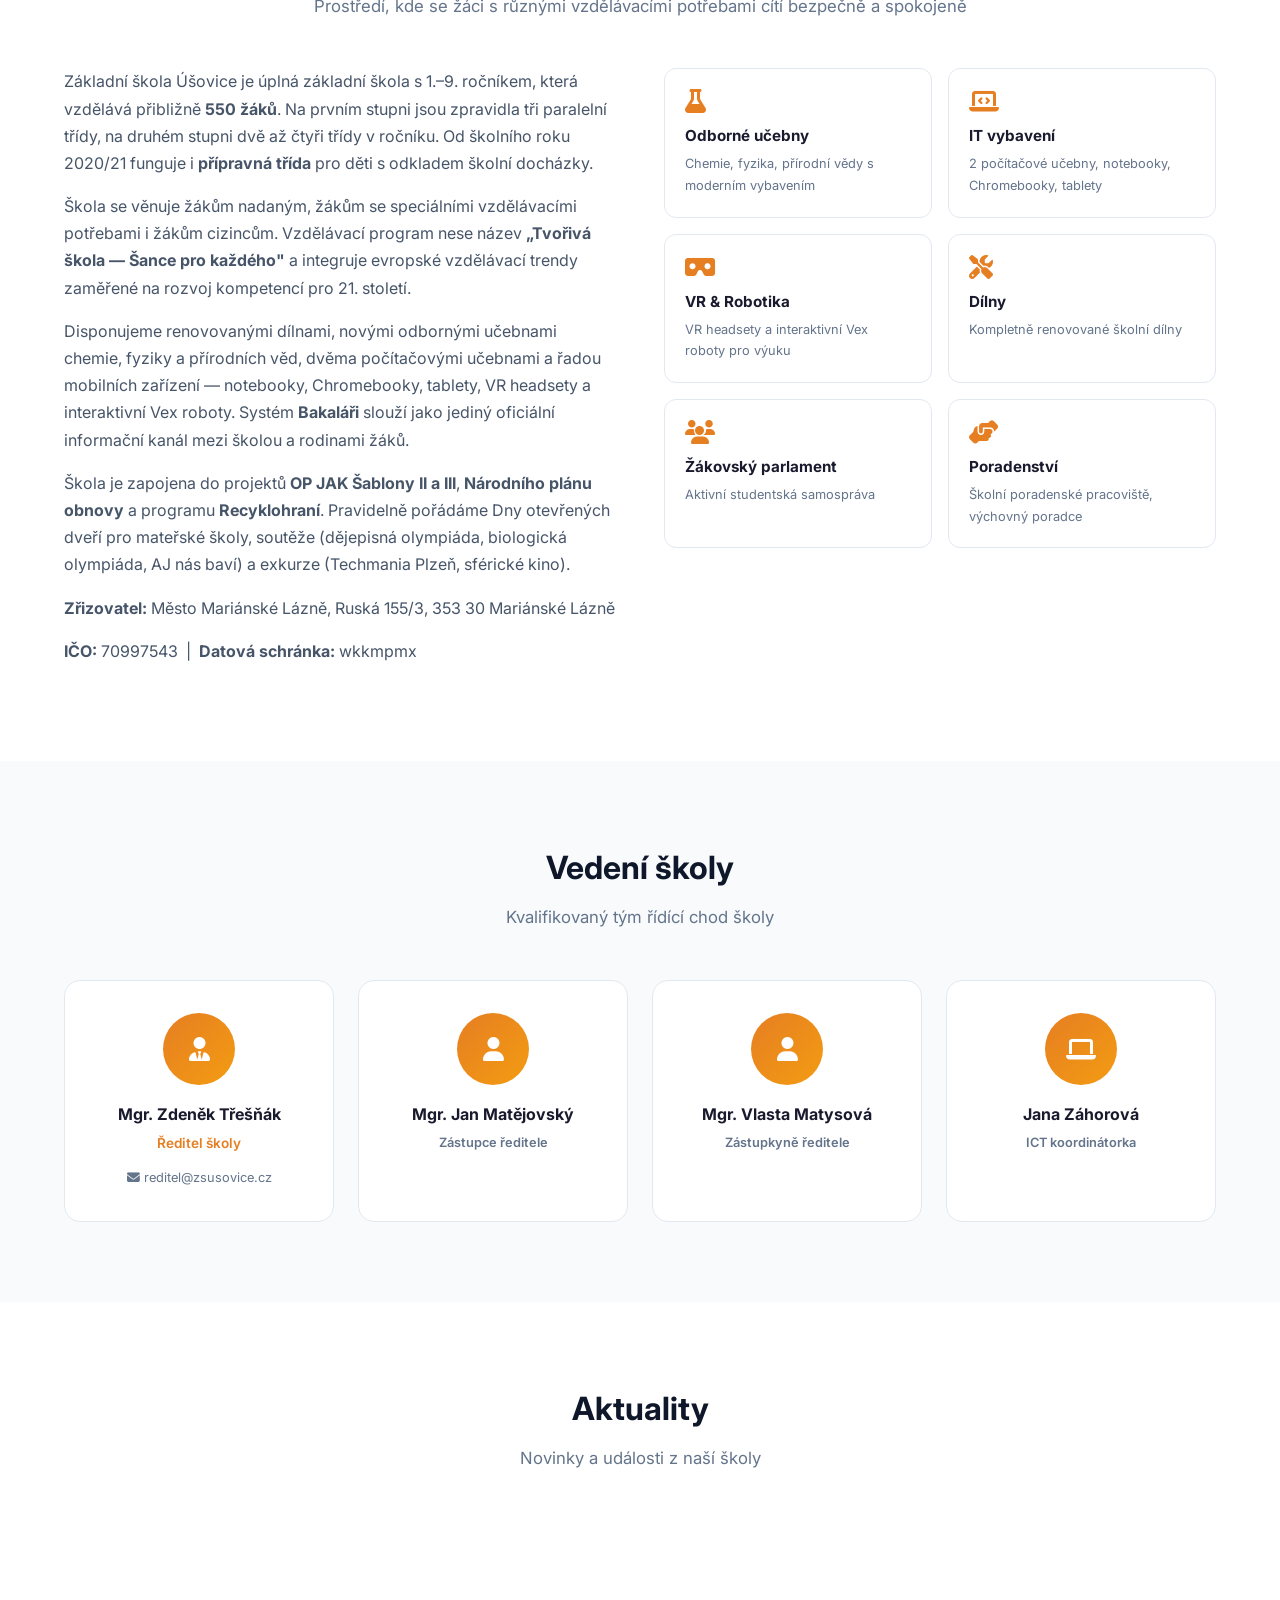
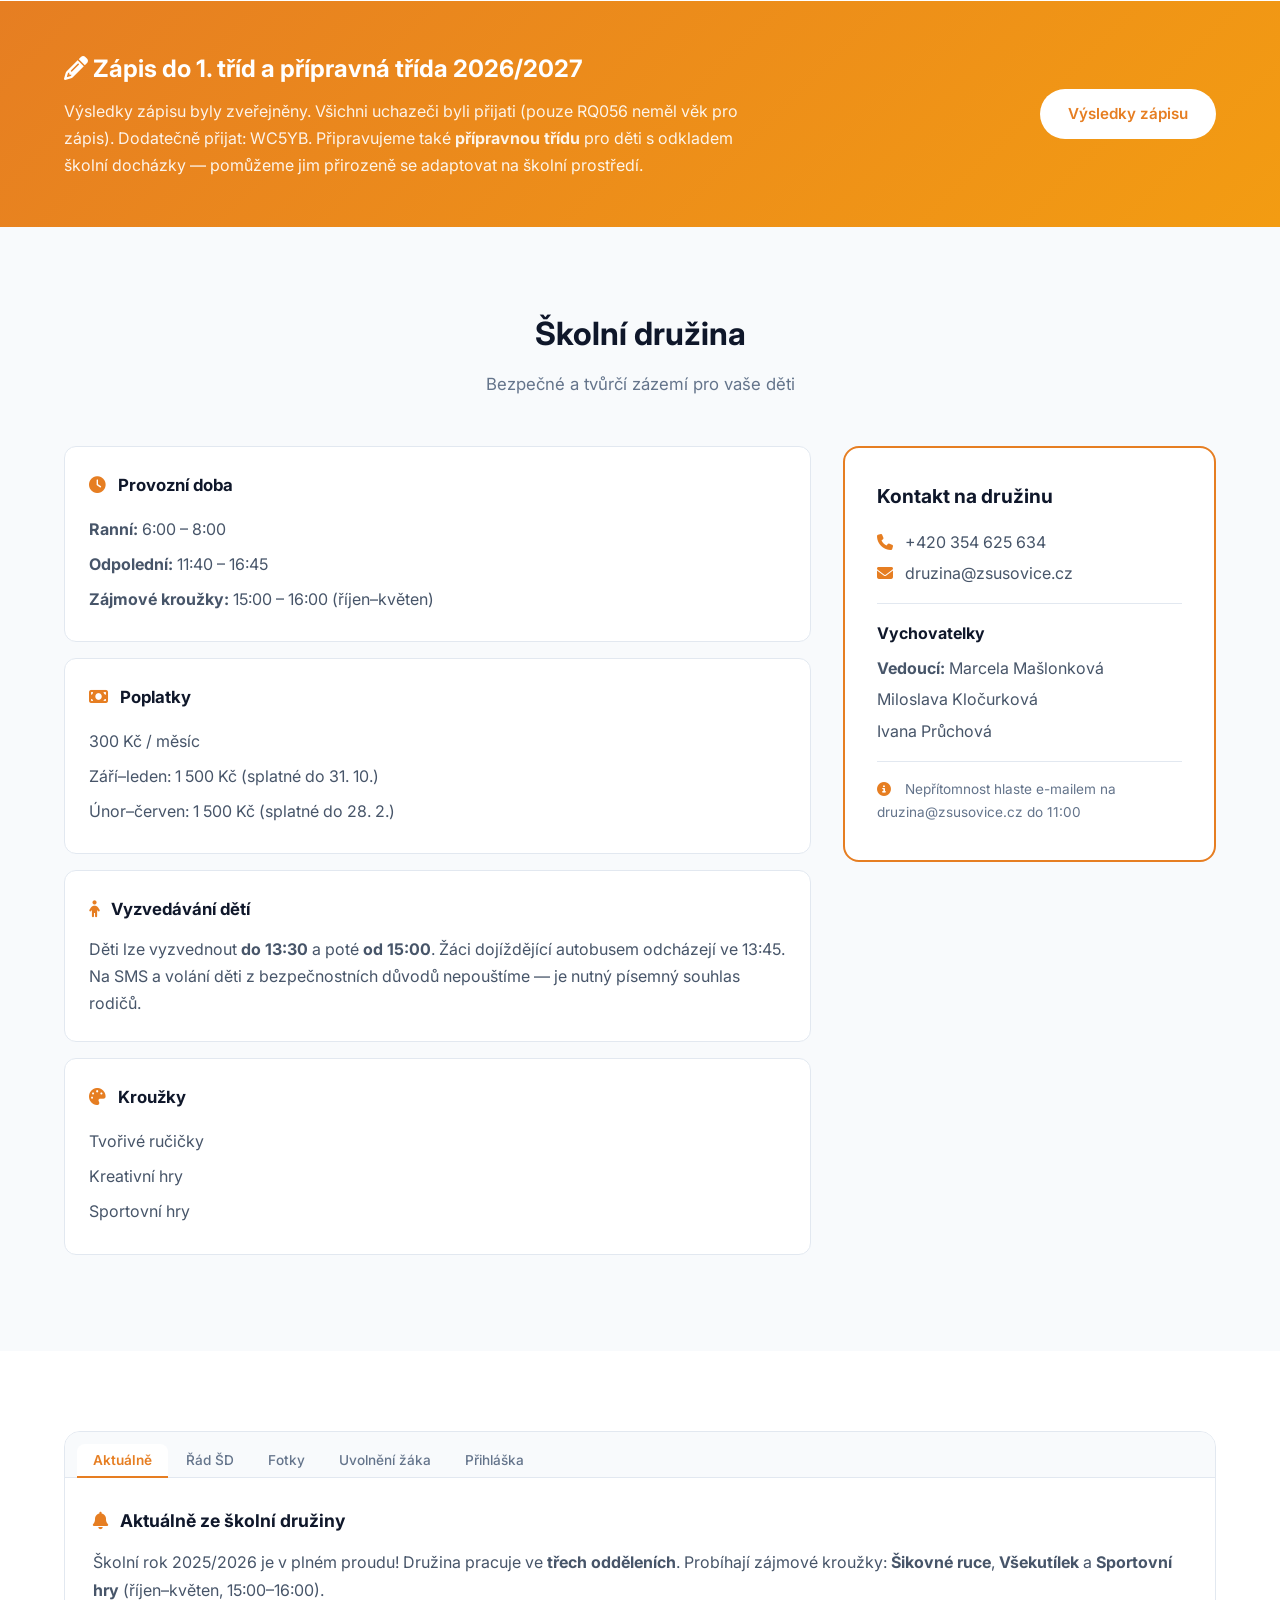
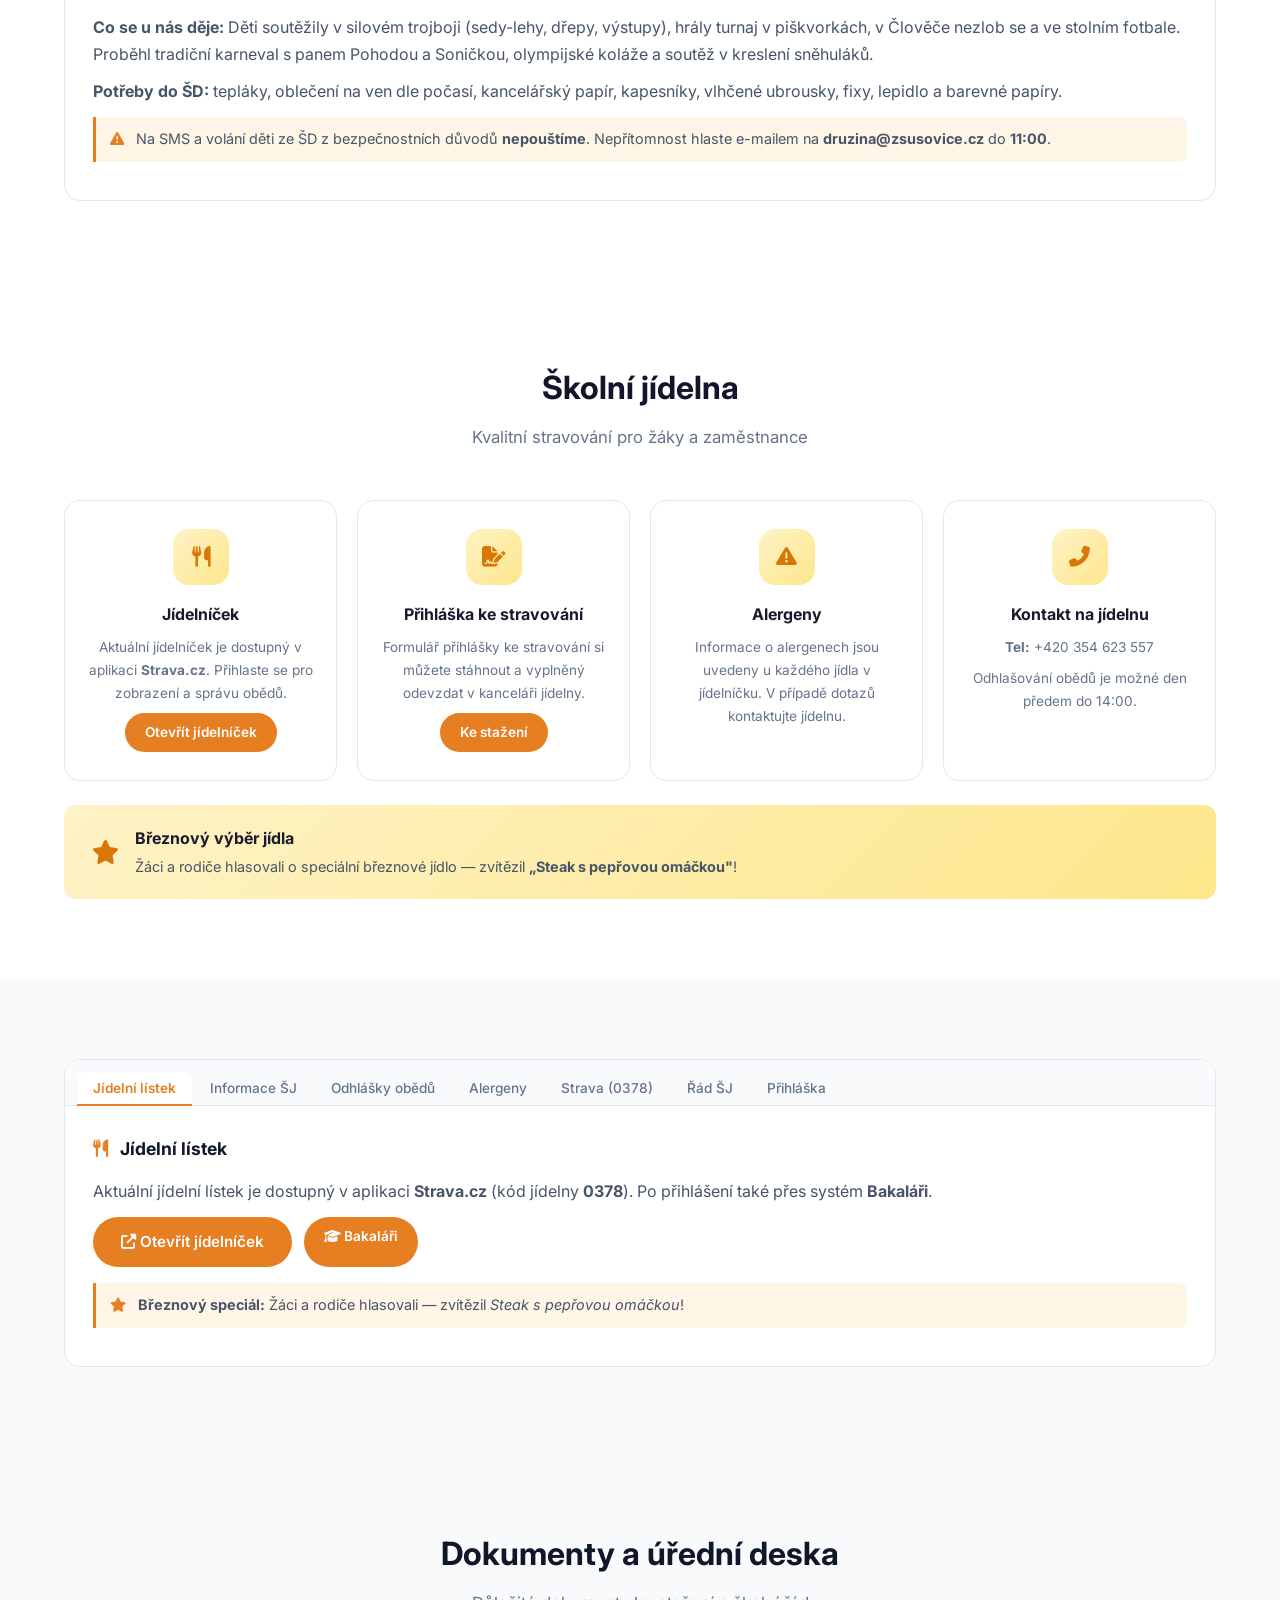
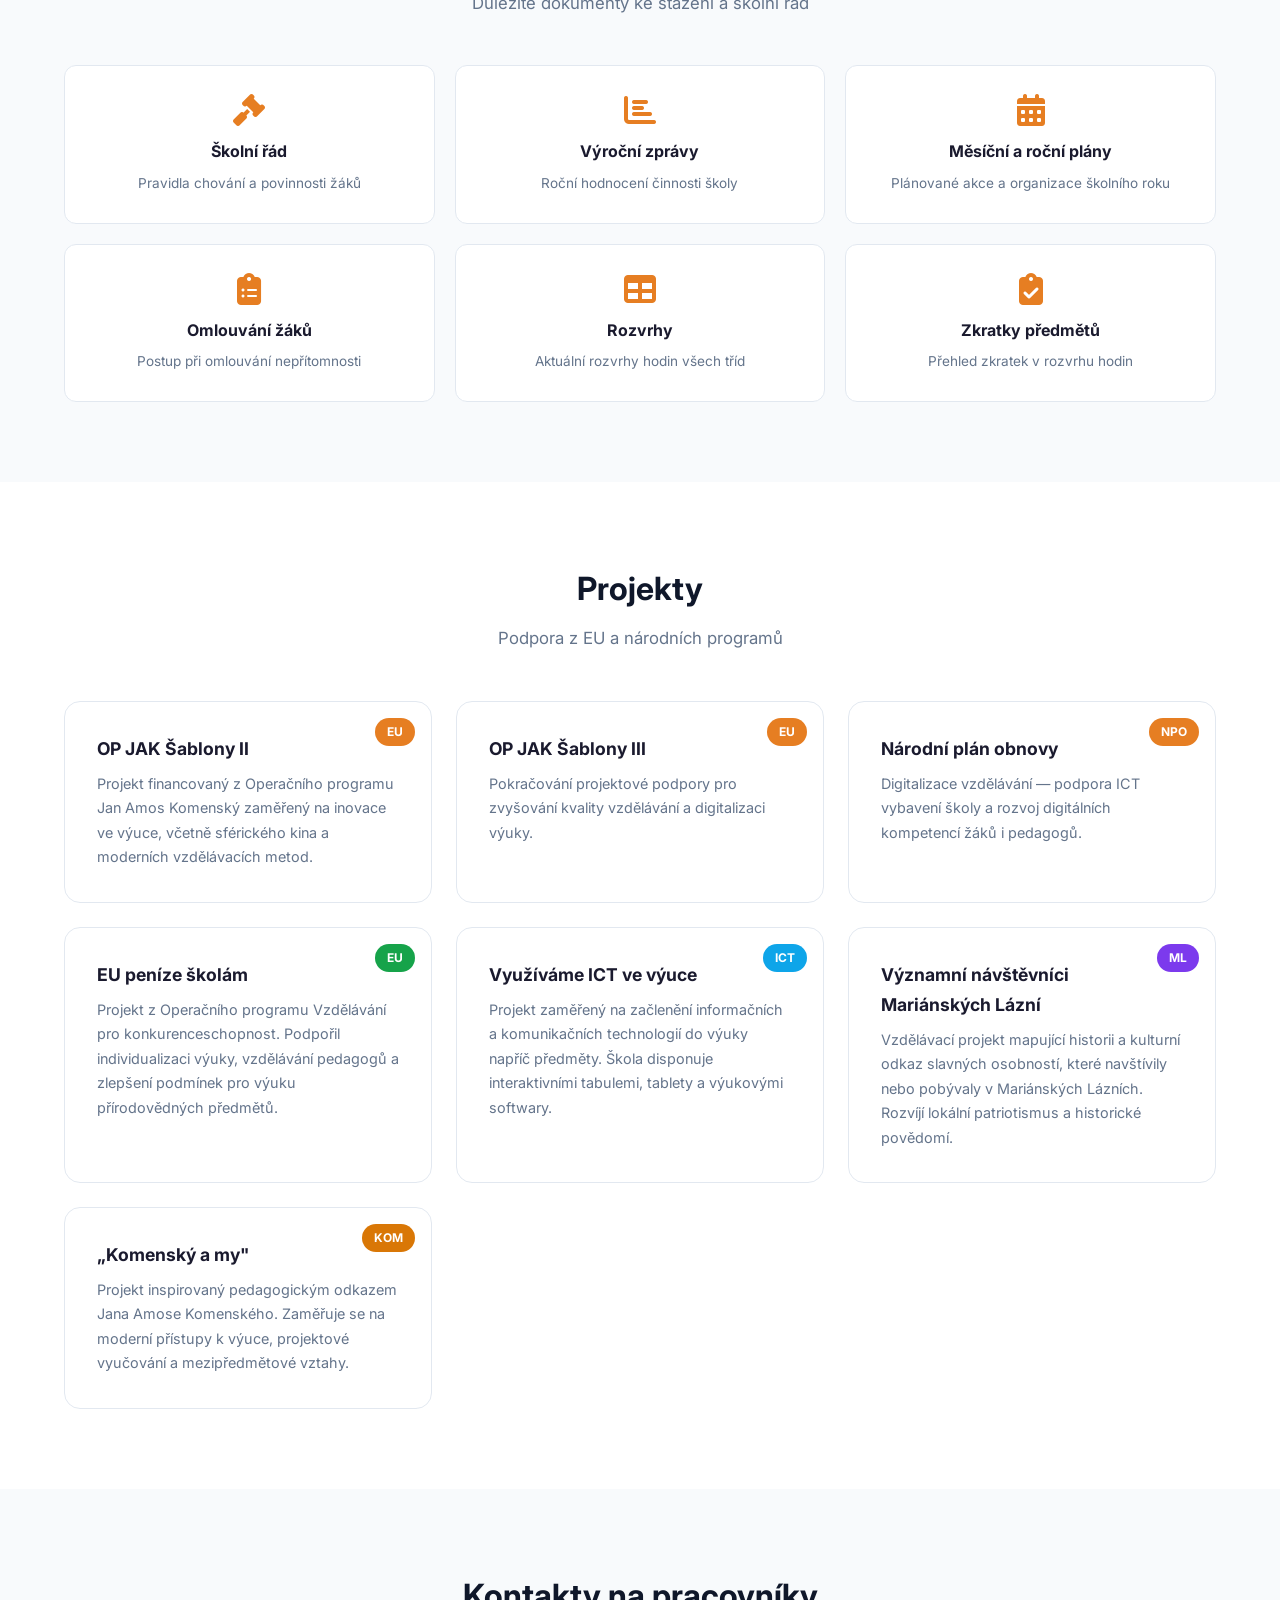
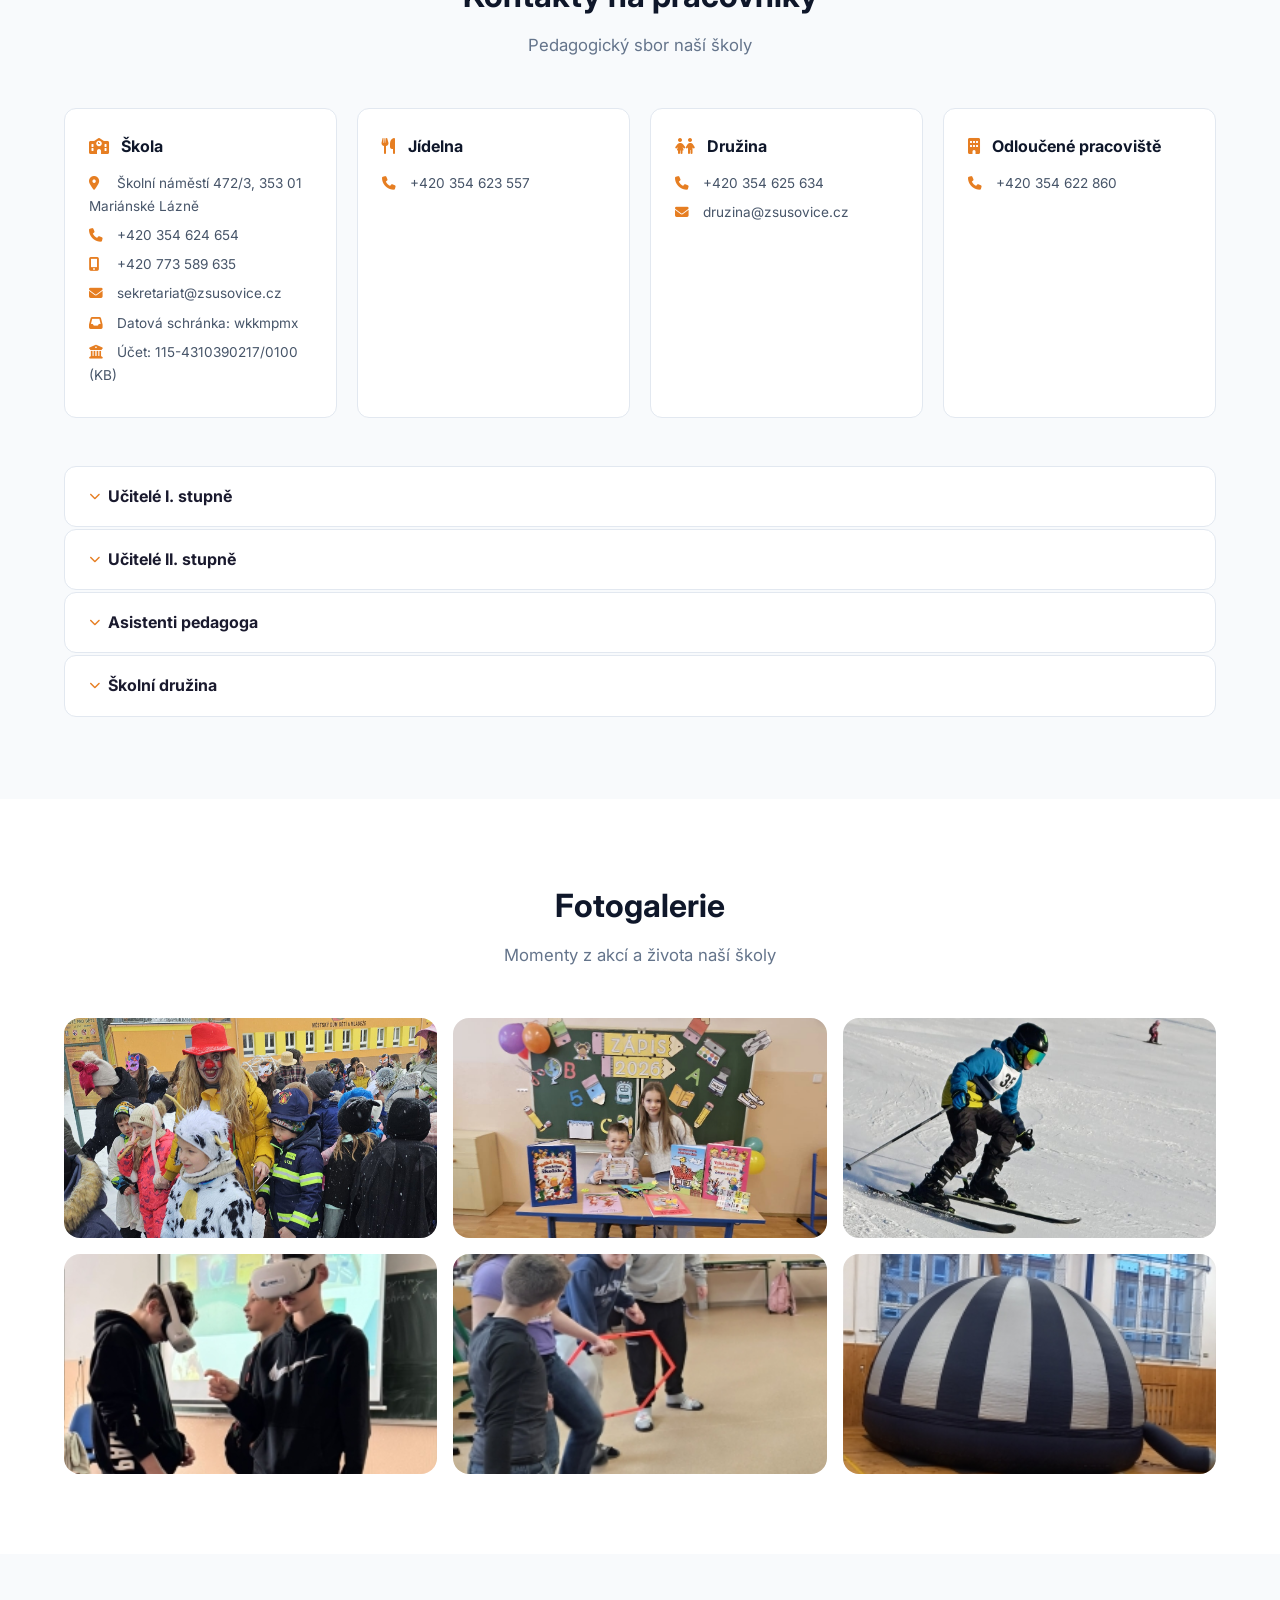
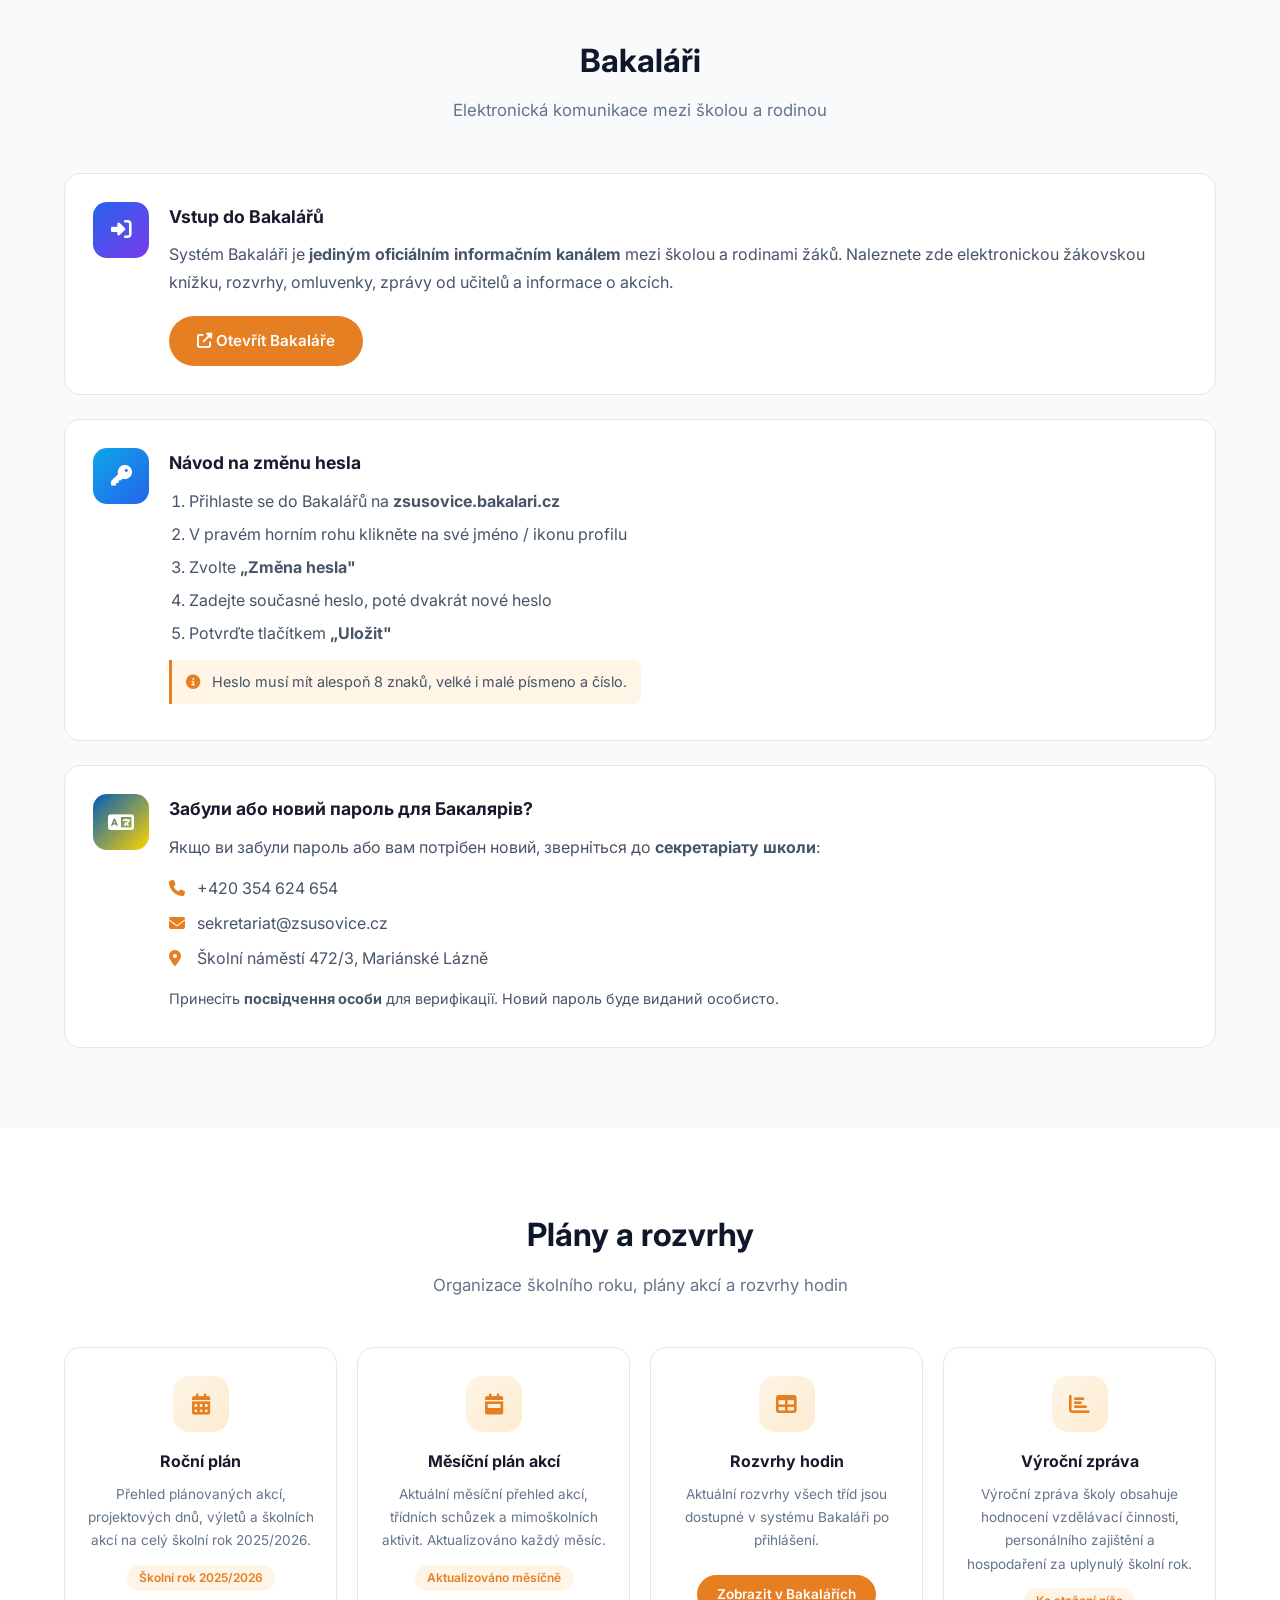
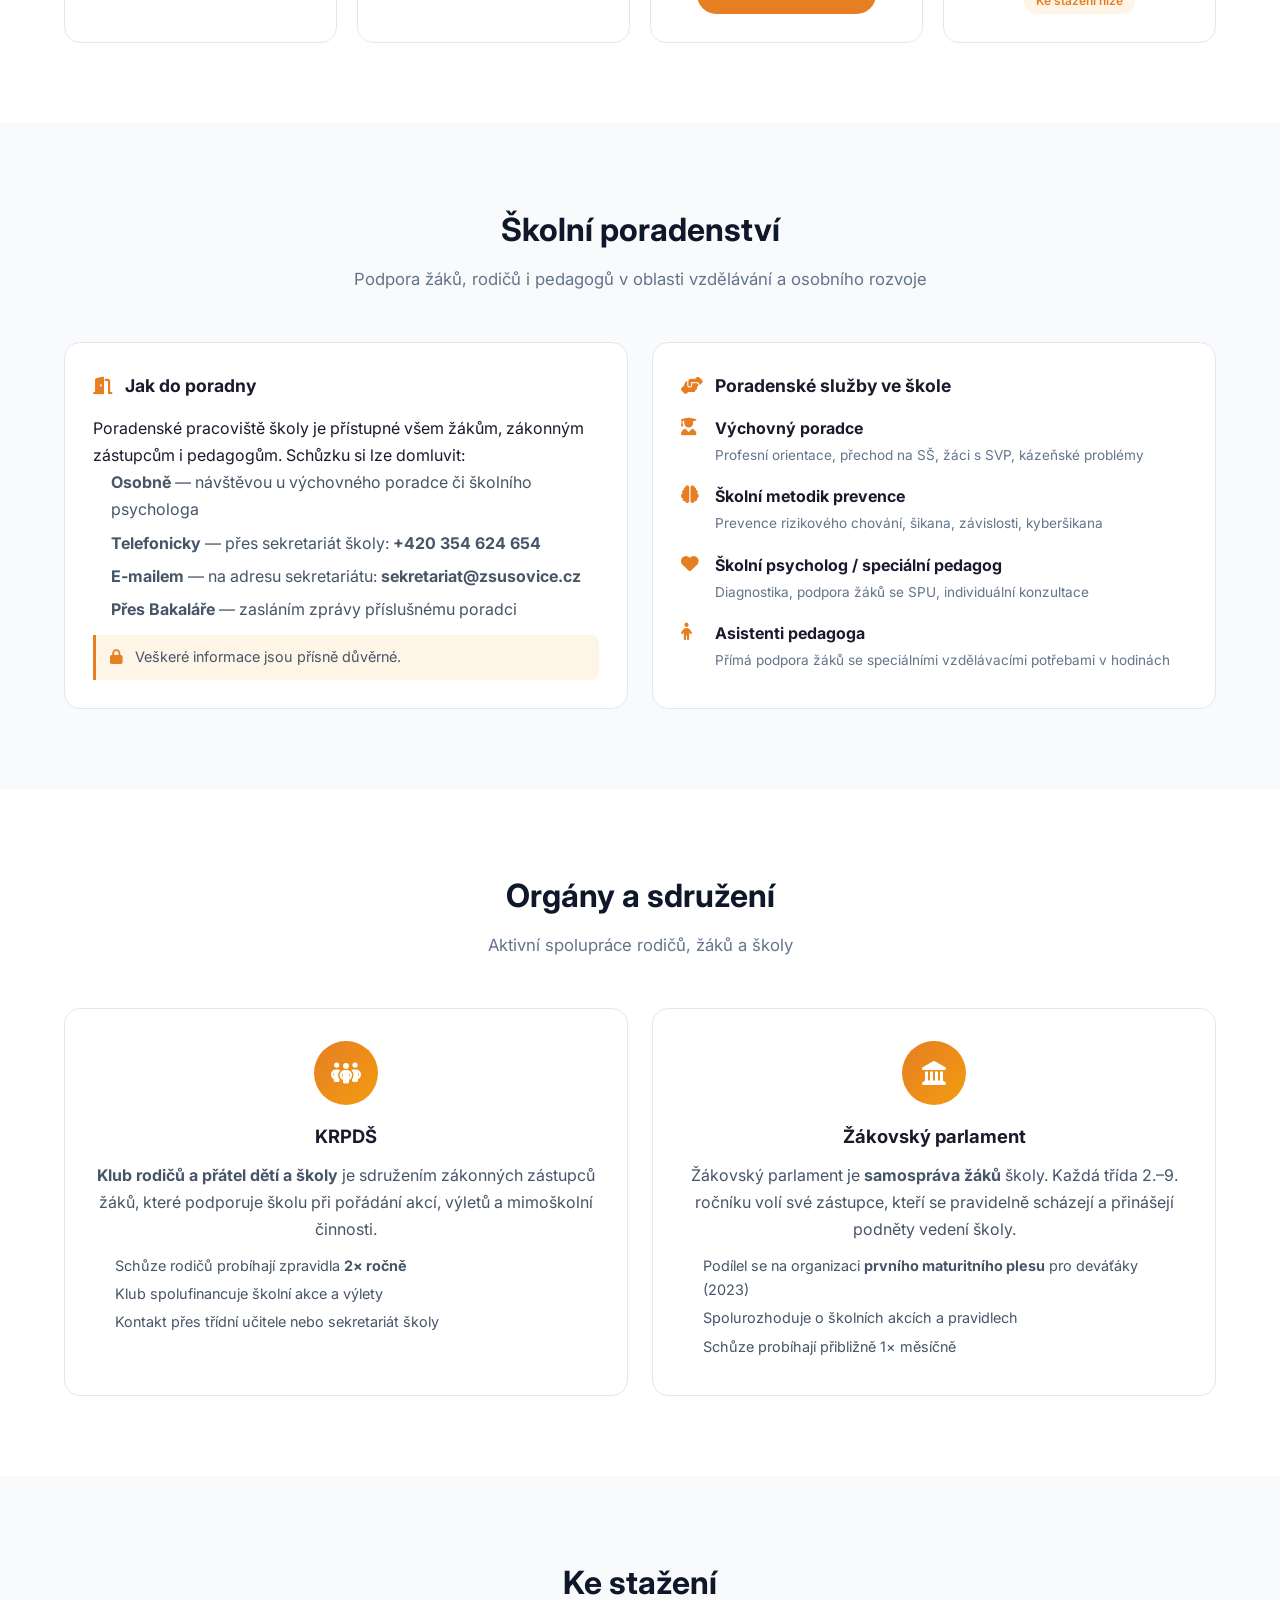
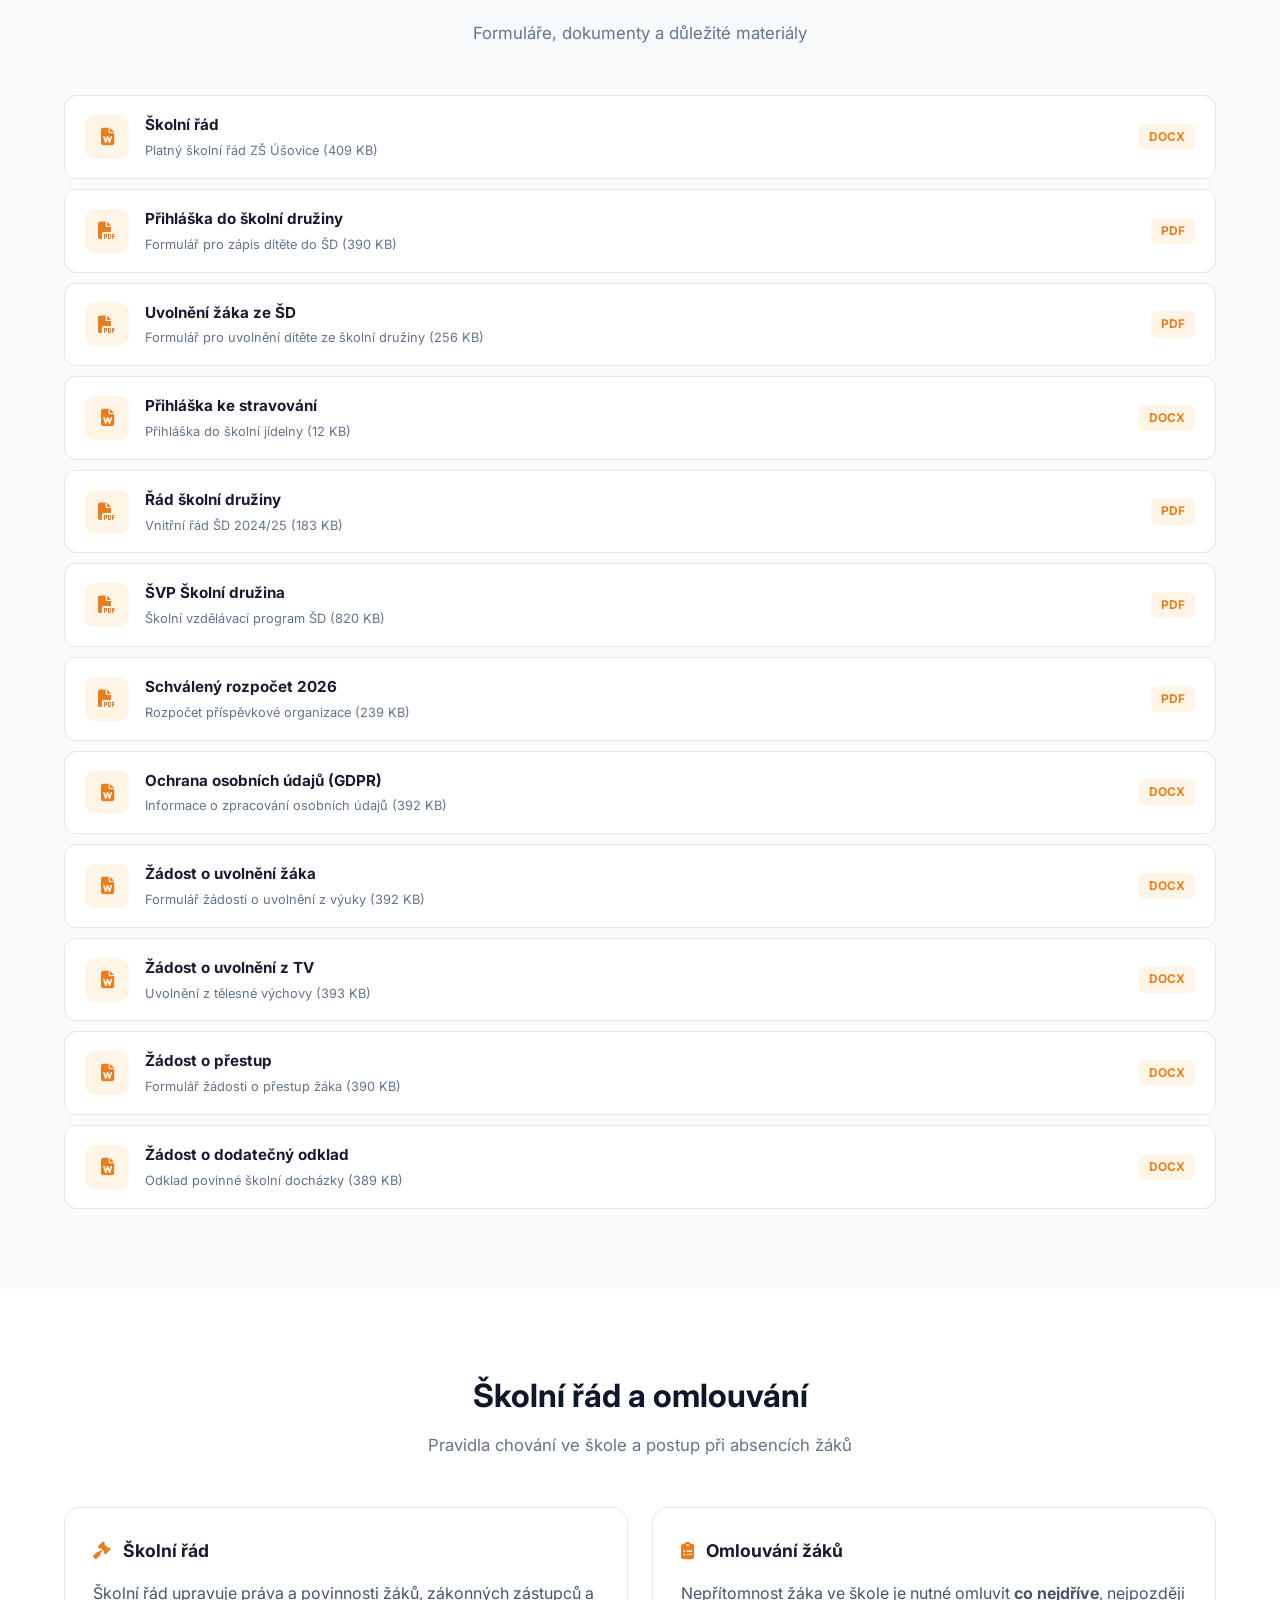
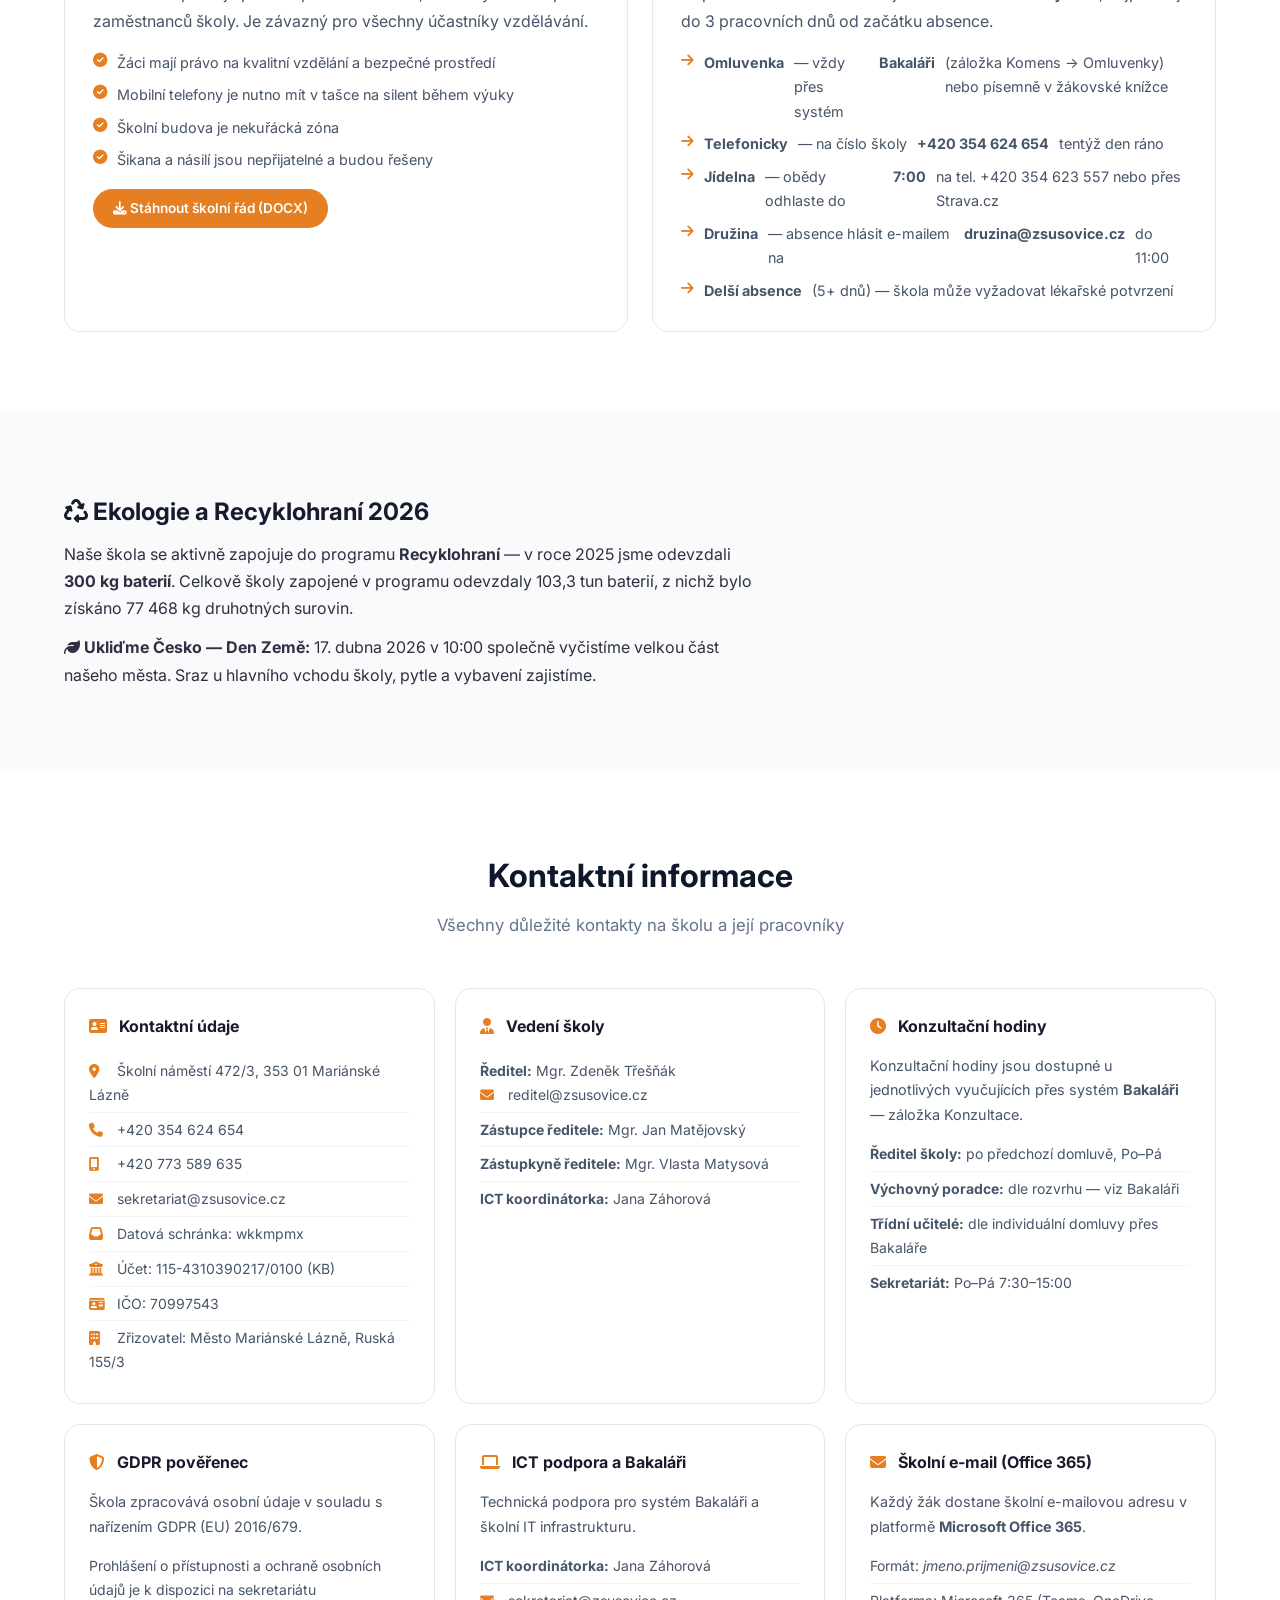
==== commit 46ac0478: "Add real PDF/DOC download links and fix Bakaláři URL Downloads section (Ke stažení) - all links now " ====
--- a/index.html
+++ b/index.html
@@ -19,7 +19,7 @@
                 <span><i class="fas fa-envelope"></i> sekretariat@zsusovice.cz</span>
             </div>
             <div class="top-bar-right">
-                <a href="https://bakalari.zsusovice.cz" target="_blank" title="Bakaláři"><i class="fas fa-graduation-cap"></i> Bakaláři</a>
+                <a href="https://zsusovice.bakalari.cz" target="_blank" title="Bakaláři"><i class="fas fa-graduation-cap"></i> Bakaláři</a>
                 <a href="https://app.strava.cz/jidelnicky?jidelna=0378" target="_blank" title="Jídelníček"><i class="fas fa-utensils"></i> Strava.cz</a>
                 <a href="admin.html" title="Administrace"><i class="fas fa-lock"></i> Admin</a>
             </div>
@@ -68,7 +68,7 @@
                     <div class="dropdown mega">
                         <div class="mega-col">
                             <div class="mega-heading">Bakaláři</div>
-                            <a href="https://bakalari.zsusovice.cz" target="_blank" class="dropdown-link"><i class="fas fa-sign-in-alt"></i> Vstup do Bakalářů</a>
+                            <a href="https://zsusovice.bakalari.cz" target="_blank" class="dropdown-link"><i class="fas fa-sign-in-alt"></i> Vstup do Bakalářů</a>
                             <a href="#bakalari-heslo" class="dropdown-link"><i class="fas fa-key"></i> Změna hesla</a>
                             <a href="#skolni-rad" class="dropdown-link"><i class="fas fa-gavel"></i> Školní řád</a>
                             <a href="#omlouvani" class="dropdown-link"><i class="fas fa-clipboard-list"></i> Omlouvání</a>
@@ -179,7 +179,7 @@
     <section class="quick-links">
         <div class="container">
             <div class="quick-links-grid">
-                <a href="https://bakalari.zsusovice.cz" target="_blank" class="quick-card">
+                <a href="https://zsusovice.bakalari.cz" target="_blank" class="quick-card">
                     <div class="quick-icon"><i class="fas fa-graduation-cap"></i></div>
                     <h3>Bakaláři</h3>
                     <p>Elektronická žákovská knížka, známky, rozvrh a komunikace se školou</p>
@@ -400,7 +400,7 @@
                         <div class="rad-item"><i class="fas fa-check-circle"></i> Vyzvednutí dítěte <strong>do 13:30</strong> nebo <strong>od 15:00</strong> (dojíždějící 13:45)</div>
                         <div class="rad-item"><i class="fas fa-check-circle"></i> Poplatek 300 Kč/měsíc se platí 2× ročně</div>
                     </div>
-                    <a href="#ke-stazeni" class="btn btn-small" style="margin-top:16px;"><i class="fas fa-download"></i> Stáhnout řád ŠD</a>
+                    <a href="https://zsusovice.cz/index.php/files/20/New-category/210/Vnitni-ad-SD-2024-25-plati.pdf" target="_blank" class="btn btn-small" style="margin-top:16px;"><i class="fas fa-download"></i> Stáhnout řád ŠD (PDF)</a>
                 </div>
 
                 <div class="tab-content" id="druzina-fotky">
@@ -430,7 +430,7 @@
                         <div class="step"><span class="step-num">2</span><p>Odevzdejte formulář vychovatelce <strong>den předem</strong> nebo ráno nejpozději do 8:00</p></div>
                         <div class="step"><span class="step-num">3</span><p>Bez písemného uvolnění dítě nepustíme, i kdybyste volali nebo psali SMS</p></div>
                     </div>
-                    <a href="#ke-stazeni" class="btn btn-small" style="margin-top:16px;"><i class="fas fa-download"></i> Formulář uvolnění</a>
+                    <a href="https://zsusovice.cz/index.php/files/20/New-category/163/Uvolnni-zaka-ze-SD.pdf" target="_blank" class="btn btn-small" style="margin-top:16px;"><i class="fas fa-download"></i> Formulář uvolnění (PDF)</a>
                 </div>
 
                 <div class="tab-content" id="druzina-prihlaska">
@@ -438,7 +438,7 @@
                     <p>Přihlášku do školní družiny odevzdejte vyplněnou <strong>třídní učitelce</strong> nebo přímo <strong>vedoucí vychovatelce Marcele Mašlonkové</strong> při zápisu.</p>
                     <p>Formulář obsahuje: osobní údaje žáka, způsob vyzvedávání, souhlas se zpracováním GDPR a kontakty na zákonné zástupce.</p>
                     <p><strong>Kontakt:</strong> <a href="mailto:druzina@zsusovice.cz">druzina@zsusovice.cz</a> | <strong>+420 354 625 634</strong></p>
-                    <a href="#ke-stazeni" class="btn btn-small" style="margin-top:16px;"><i class="fas fa-download"></i> Stáhnout přihlášku do ŠD</a>
+                    <a href="https://zsusovice.cz/index.php/files/20/New-category/164/Pihlaska-do-SD.pdf" target="_blank" class="btn btn-small" style="margin-top:16px;"><i class="fas fa-download"></i> Stáhnout přihlášku do ŠD (PDF)</a>
                 </div>
             </div>
         </div>
@@ -507,7 +507,7 @@
                     <p>Aktuální jídelní lístek je dostupný v aplikaci <strong>Strava.cz</strong> (kód jídelny <strong>0378</strong>). Po přihlášení také přes systém <strong>Bakaláři</strong>.</p>
                     <div class="jidelna-links">
                         <a href="https://app.strava.cz/jidelnicky?jidelna=0378" target="_blank" class="btn btn-primary"><i class="fas fa-external-link-alt"></i> Otevřít jídelníček</a>
-                        <a href="https://bakalari.zsusovice.cz" target="_blank" class="btn btn-small"><i class="fas fa-graduation-cap"></i> Bakaláři</a>
+                        <a href="https://zsusovice.bakalari.cz" target="_blank" class="btn btn-small"><i class="fas fa-graduation-cap"></i> Bakaláři</a>
                     </div>
                     <p class="note-box" style="margin-top:16px;"><i class="fas fa-star"></i> <strong>Březnový speciál:</strong> Žáci a rodiče hlasovali — zvítězil <em>Steak s pepřovou omáčkou</em>!</p>
                 </div>
@@ -586,7 +586,7 @@
                         <div class="rad-item"><i class="fas fa-check-circle"></i> Učitelé hlásí výlety a akce jídelně nejméně 2 pracovní dny předem</div>
                         <div class="rad-item"><i class="fas fa-check-circle"></i> Diskriminace, nepřátelství a násilí nejsou tolerovány</div>
                     </div>
-                    <a href="#ke-stazeni" class="btn btn-small" style="margin-top:16px;"><i class="fas fa-download"></i> Stáhnout řád ŠJ</a>
+                    <a href="https://zsusovice.cz/index.php/skolni-jidelna/rad-skolni-jidelny" target="_blank" class="btn btn-small" style="margin-top:16px;"><i class="fas fa-download"></i> Zobrazit řád ŠJ</a>
                 </div>
 
                 <div class="tab-content" id="jidelna-prihlaska">
@@ -595,7 +595,7 @@
                     <p><strong>Kancelář jídelny:</strong> ZŠ Úšovice, Školní náměstí 472/3<br>
                     <strong>Telefon:</strong> +420 354 623 557<br>
                     <strong>Úřední hodiny:</strong> Po–Pá 7:00–14:30</p>
-                    <a href="#ke-stazeni" class="btn btn-small" style="margin-top:16px;"><i class="fas fa-download"></i> Stáhnout přihlášku</a>
+                    <a href="https://zsusovice.cz/index.php/files/20/New-category/109/Pihlaska-ke-stravovani-doc.docx" target="_blank" class="btn btn-small" style="margin-top:16px;"><i class="fas fa-download"></i> Stáhnout přihlášku (DOCX)</a>
                 </div>
             </div>
         </div>
@@ -629,7 +629,7 @@
                     <h3>Omlouvání žáků</h3>
                     <p>Postup při omlouvání nepřítomnosti</p>
                 </a>
-                <a href="https://bakalari.zsusovice.cz" target="_blank" class="doc-card doc-card-link">
+                <a href="https://zsusovice.bakalari.cz" target="_blank" class="doc-card doc-card-link">
                     <i class="fas fa-table"></i>
                     <h3>Rozvrhy</h3>
                     <p>Aktuální rozvrhy hodin všech tříd</p>
@@ -861,7 +861,7 @@
                     <div>
                         <h3>Vstup do Bakalářů</h3>
                         <p>Systém Bakaláři je <strong>jediným oficiálním informačním kanálem</strong> mezi školou a rodinami žáků. Naleznete zde elektronickou žákovskou knížku, rozvrhy, omluvenky, zprávy od učitelů a informace o akcích.</p>
-                        <a href="https://bakalari.zsusovice.cz" target="_blank" class="btn btn-primary" style="margin-top:12px;">
+                        <a href="https://zsusovice.bakalari.cz" target="_blank" class="btn btn-primary" style="margin-top:12px;">
                             <i class="fas fa-external-link-alt"></i> Otevřít Bakaláře
                         </a>
                     </div>
@@ -874,7 +874,7 @@
                     <div>
                         <h3>Návod na změnu hesla</h3>
                         <ol class="numbered-list">
-                            <li>Přihlaste se do Bakalářů na <strong>bakalari.zsusovice.cz</strong></li>
+                            <li>Přihlaste se do Bakalářů na <strong>zsusovice.bakalari.cz</strong></li>
                             <li>V pravém horním rohu klikněte na své jméno / ikonu profilu</li>
                             <li>Zvolte <strong>„Změna hesla"</strong></li>
                             <li>Zadejte současné heslo, poté dvakrát nové heslo</li>
@@ -928,7 +928,7 @@
                     <div class="plan-icon"><i class="fas fa-table"></i></div>
                     <h3>Rozvrhy hodin</h3>
                     <p>Aktuální rozvrhy všech tříd jsou dostupné v systému Bakaláři po přihlášení.</p>
-                    <a href="https://bakalari.zsusovice.cz" target="_blank" class="btn btn-small" style="margin-top:12px;">Zobrazit v Bakalářích</a>
+                    <a href="https://zsusovice.bakalari.cz" target="_blank" class="btn btn-small" style="margin-top:12px;">Zobrazit v Bakalářích</a>
                 </div>
                 <div class="plan-card" id="vyrocni">
                     <div class="plan-icon"><i class="fas fa-chart-bar"></i></div>
@@ -1042,70 +1042,102 @@
                 <p>Formuláře, dokumenty a důležité materiály</p>
             </div>
             <div class="download-grid">
-                <div class="download-item">
+                <a href="https://zsusovice.cz/index.php/files/20/New-category/180/skolni-ad.docx" target="_blank" class="download-item download-link">
+                    <div class="download-icon"><i class="fas fa-file-word"></i></div>
+                    <div class="download-info">
+                        <h4>Školní řád</h4>
+                        <p>Platný školní řád ZŠ Úšovice (409 KB)</p>
+                    </div>
+                    <span class="download-badge">DOCX</span>
+                </a>
+                <a href="https://zsusovice.cz/index.php/files/20/New-category/164/Pihlaska-do-SD.pdf" target="_blank" class="download-item download-link">
                     <div class="download-icon"><i class="fas fa-file-pdf"></i></div>
                     <div class="download-info">
-                        <h4>Výroční zpráva 2024/2025</h4>
-                        <p>Zpráva o činnosti školy za uplynulý školní rok</p>
+                        <h4>Přihláška do školní družiny</h4>
+                        <p>Formulář pro zápis dítěte do ŠD (390 KB)</p>
                     </div>
                     <span class="download-badge">PDF</span>
-                </div>
-                <div class="download-item">
-                    <div class="download-icon"><i class="fas fa-file-alt"></i></div>
+                </a>
+                <a href="https://zsusovice.cz/index.php/files/20/New-category/163/Uvolnni-zaka-ze-SD.pdf" target="_blank" class="download-item download-link">
+                    <div class="download-icon"><i class="fas fa-file-pdf"></i></div>
                     <div class="download-info">
-                        <h4>Školní řád</h4>
-                        <p>Platný školní řád ZŠ Úšovice</p>
+                        <h4>Uvolnění žáka ze ŠD</h4>
+                        <p>Formulář pro uvolnění dítěte ze školní družiny (256 KB)</p>
                     </div>
                     <span class="download-badge">PDF</span>
-                </div>
-                <div class="download-item">
-                    <div class="download-icon"><i class="fas fa-file-alt"></i></div>
-                    <div class="download-info">
-                        <h4>Přihláška do školní družiny</h4>
-                        <p>Formulář pro zápis dítěte do ŠD</p>
-                    </div>
-                    <span class="download-badge">PDF</span>
-                </div>
-                <div class="download-item">
-                    <div class="download-icon"><i class="fas fa-file-alt"></i></div>
+                </a>
+                <a href="https://zsusovice.cz/index.php/files/20/New-category/109/Pihlaska-ke-stravovani-doc.docx" target="_blank" class="download-item download-link">
+                    <div class="download-icon"><i class="fas fa-file-word"></i></div>
                     <div class="download-info">
                         <h4>Přihláška ke stravování</h4>
-                        <p>Přihláška do školní jídelny</p>
+                        <p>Přihláška do školní jídelny (12 KB)</p>
+                    </div>
+                    <span class="download-badge">DOCX</span>
+                </a>
+                <a href="https://zsusovice.cz/index.php/files/20/New-category/210/Vnitni-ad-SD-2024-25-plati.pdf" target="_blank" class="download-item download-link">
+                    <div class="download-icon"><i class="fas fa-file-pdf"></i></div>
+                    <div class="download-info">
+                        <h4>Řád školní družiny</h4>
+                        <p>Vnitřní řád ŠD 2024/25 (183 KB)</p>
                     </div>
                     <span class="download-badge">PDF</span>
-                </div>
-                <div class="download-item">
-                    <div class="download-icon"><i class="fas fa-file-alt"></i></div>
+                </a>
+                <a href="https://zsusovice.cz/index.php/files/20/New-category/182/SVP-Skolni-druzina---1-9-2022.pdf" target="_blank" class="download-item download-link">
+                    <div class="download-icon"><i class="fas fa-file-pdf"></i></div>
                     <div class="download-info">
-                        <h4>Uvolnění žáka ze ŠD</h4>
-                        <p>Formulář pro uvolnění dítěte ze školní družiny</p>
+                        <h4>ŠVP Školní družina</h4>
+                        <p>Školní vzdělávací program ŠD (820 KB)</p>
                     </div>
                     <span class="download-badge">PDF</span>
-                </div>
-                <div class="download-item">
-                    <div class="download-icon"><i class="fas fa-file-alt"></i></div>
+                </a>
+                <a href="https://zsusovice.cz/index.php/files/20/New-category/240/2026schvaleny-rozpoetzveejnni.pdf" target="_blank" class="download-item download-link">
+                    <div class="download-icon"><i class="fas fa-file-pdf"></i></div>
                     <div class="download-info">
-                        <h4>Roční plán akcí 2025/2026</h4>
-                        <p>Přehled akcí na celý školní rok</p>
+                        <h4>Schválený rozpočet 2026</h4>
+                        <p>Rozpočet příspěvkové organizace (239 KB)</p>
                     </div>
                     <span class="download-badge">PDF</span>
-                </div>
-                <div class="download-item">
-                    <div class="download-icon"><i class="fas fa-file-alt"></i></div>
-                    <div class="download-info">
-                        <h4>Omlouvání žáků — postup</h4>
-                        <p>Pravidla pro omlouvání nepřítomnosti</p>
-                    </div>
-                    <span class="download-badge">PDF</span>
-                </div>
-                <div class="download-item">
+                </a>
+                <a href="https://zsusovice.cz/index.php/files/20/New-category/127/Ochrana-osobnich-udaj-GDPR.docx" target="_blank" class="download-item download-link">
                     <div class="download-icon"><i class="fas fa-file-word"></i></div>
                     <div class="download-info">
-                        <h4>Zkratky předmětů</h4>
-                        <p>Přehled zkratek používaných v rozvrhu</p>
-                    </div>
-                    <span class="download-badge">DOC</span>
-                </div>
+                        <h4>Ochrana osobních údajů (GDPR)</h4>
+                        <p>Informace o zpracování osobních údajů (392 KB)</p>
+                    </div>
+                    <span class="download-badge">DOCX</span>
+                </a>
+                <a href="https://zsusovice.cz/index.php/files/20/New-category/112/ZADOST-O-uvolneni.docx" target="_blank" class="download-item download-link">
+                    <div class="download-icon"><i class="fas fa-file-word"></i></div>
+                    <div class="download-info">
+                        <h4>Žádost o uvolnění žáka</h4>
+                        <p>Formulář žádosti o uvolnění z výuky (392 KB)</p>
+                    </div>
+                    <span class="download-badge">DOCX</span>
+                </a>
+                <a href="https://zsusovice.cz/index.php/files/20/New-category/113/ZADOST-O-UVOLNNI-z-tlesne-vychovy.docx" target="_blank" class="download-item download-link">
+                    <div class="download-icon"><i class="fas fa-file-word"></i></div>
+                    <div class="download-info">
+                        <h4>Žádost o uvolnění z TV</h4>
+                        <p>Uvolnění z tělesné výchovy (393 KB)</p>
+                    </div>
+                    <span class="download-badge">DOCX</span>
+                </a>
+                <a href="https://zsusovice.cz/index.php/files/20/New-category/110/ZADOST-O-PESTUPa.docx" target="_blank" class="download-item download-link">
+                    <div class="download-icon"><i class="fas fa-file-word"></i></div>
+                    <div class="download-info">
+                        <h4>Žádost o přestup</h4>
+                        <p>Formulář žádosti o přestup žáka (390 KB)</p>
+                    </div>
+                    <span class="download-badge">DOCX</span>
+                </a>
+                <a href="https://zsusovice.cz/index.php/files/20/New-category/130/Zadost-o-dodateny-odklad-povinne-skolni-dochazky.docx" target="_blank" class="download-item download-link">
+                    <div class="download-icon"><i class="fas fa-file-word"></i></div>
+                    <div class="download-info">
+                        <h4>Žádost o dodatečný odklad</h4>
+                        <p>Odklad povinné školní docházky (389 KB)</p>
+                    </div>
+                    <span class="download-badge">DOCX</span>
+                </a>
             </div>
         </div>
     </section>
@@ -1128,7 +1160,7 @@
                         <div class="rad-item"><i class="fas fa-check-circle"></i> Školní budova je nekuřácká zóna</div>
                         <div class="rad-item"><i class="fas fa-check-circle"></i> Šikana a násilí jsou nepřijatelné a budou řešeny</div>
                     </div>
-                    <a href="#ke-stazeni" class="btn btn-small" style="margin-top:16px;"><i class="fas fa-download"></i> Stáhnout školní řád</a>
+                    <a href="https://zsusovice.cz/index.php/files/20/New-category/180/skolni-ad.docx" target="_blank" class="btn btn-small" style="margin-top:16px;"><i class="fas fa-download"></i> Stáhnout školní řád (DOCX)</a>
                 </div>
 
                 <div class="rad-card" id="omlouvani">
@@ -1362,7 +1394,7 @@
                 <div class="footer-col">
                     <h4>Důležité odkazy</h4>
                     <ul>
-                        <li><a href="https://bakalari.zsusovice.cz" target="_blank">Bakaláři</a></li>
+                        <li><a href="https://zsusovice.bakalari.cz" target="_blank">Bakaláři</a></li>
                         <li><a href="https://app.strava.cz/jidelnicky?jidelna=0378" target="_blank">Strava.cz — Jídelníček</a></li>
                         <li><a href="#documents">Školní řád</a></li>
                         <li><a href="#documents">Výroční zprávy</a></li>
--- a/css/style.css
+++ b/css/style.css
@@ -531,7 +531,8 @@
     border: 1px solid #e2e8f0; border-radius: 12px; padding: 16px 20px;
     transition: all 0.2s; cursor: pointer;
 }
-.download-item:hover { border-color: #e67e22; background: #fef9f0; }
+.download-item:hover { border-color: #e67e22; background: #fef9f0; transform: translateX(4px); }
+a.download-link { text-decoration: none; color: inherit; }
 .download-icon {
     width: 44px; min-width: 44px; height: 44px; background: #fef5e7; border-radius: 10px;
     display: flex; align-items: center; justify-content: center;
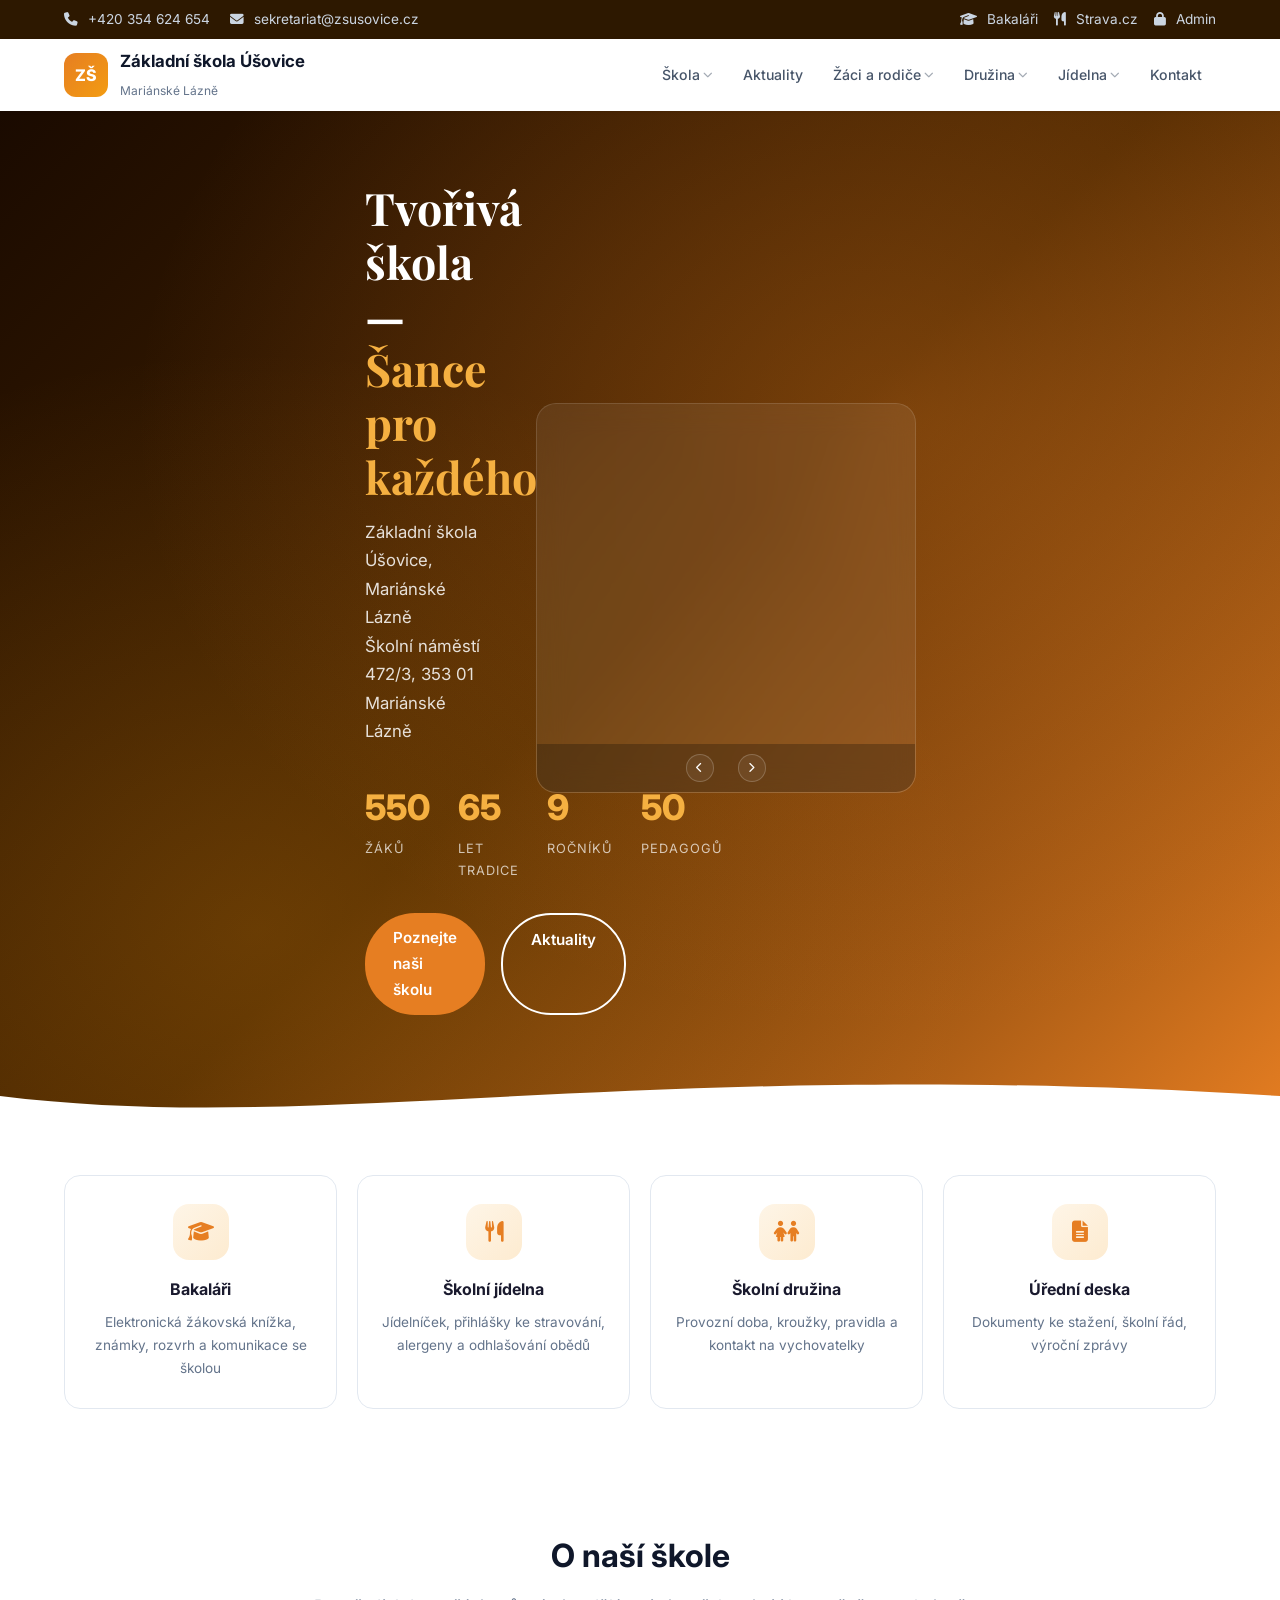
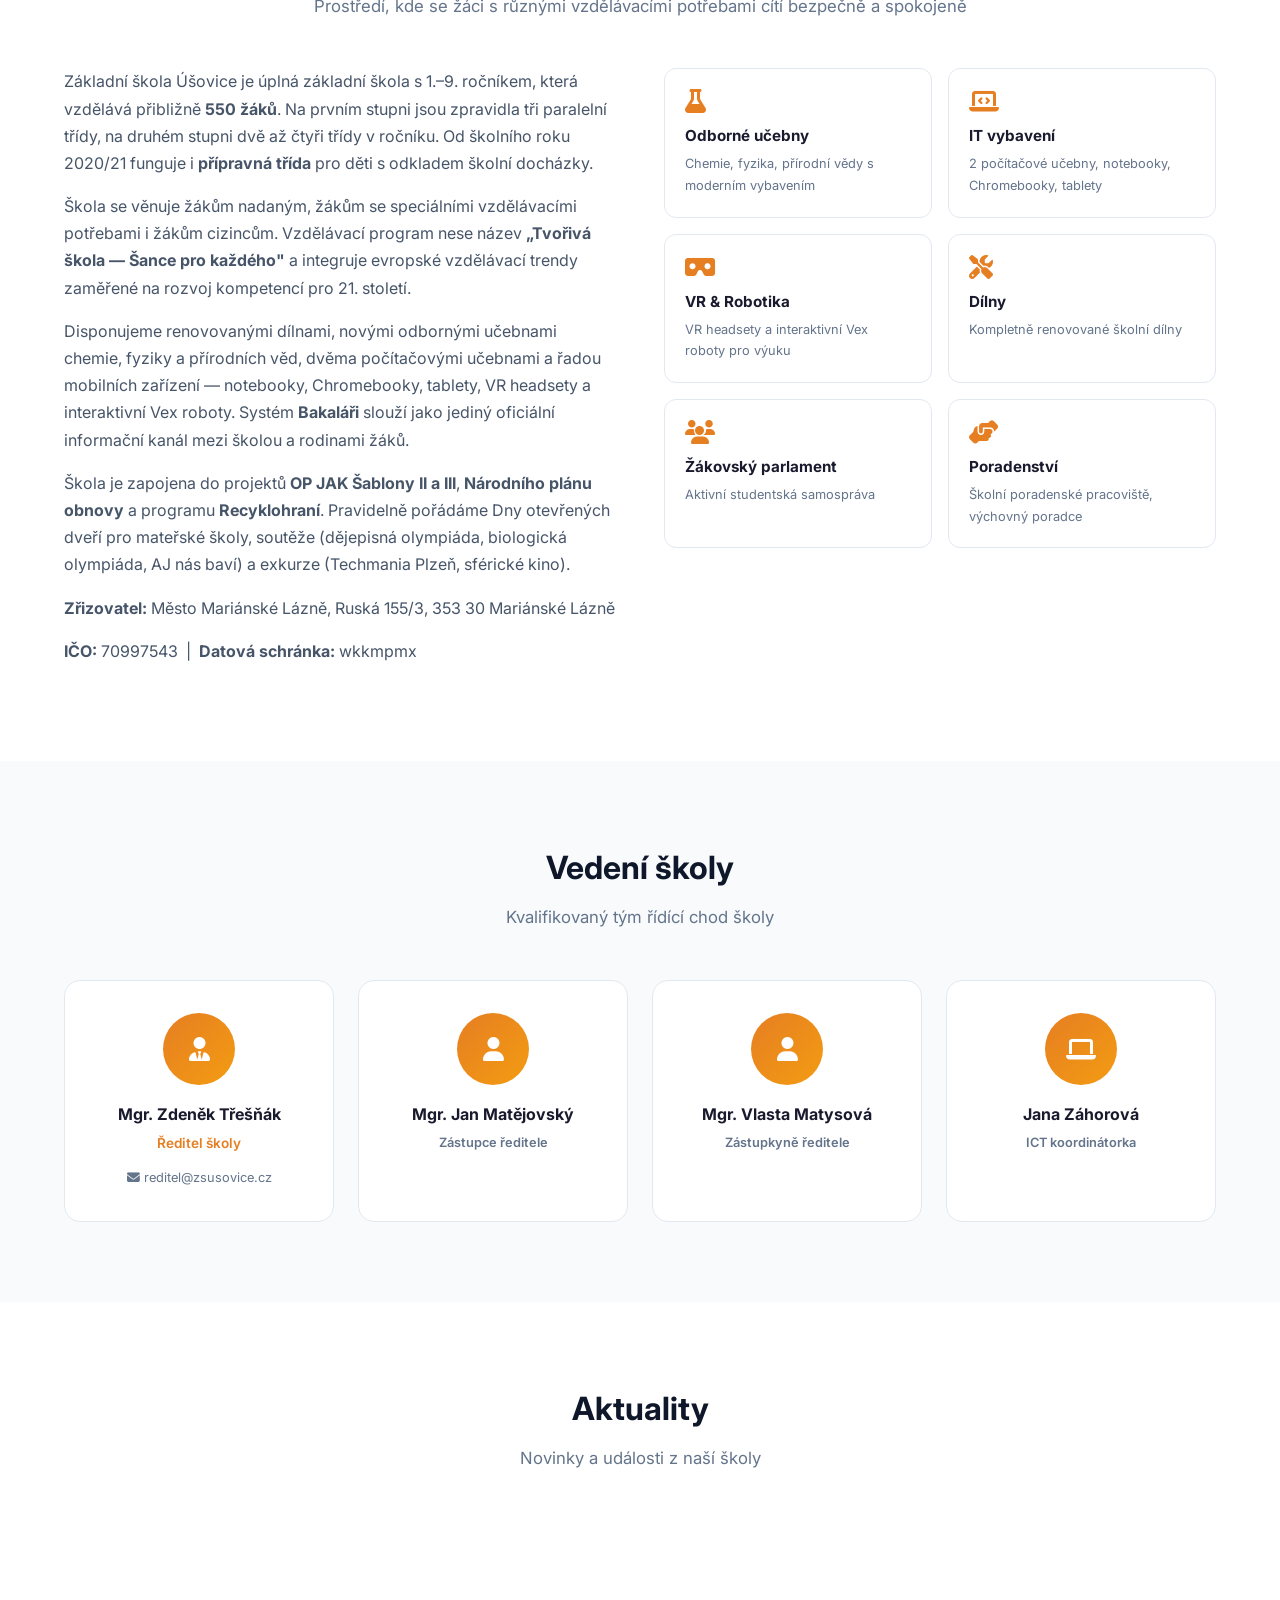
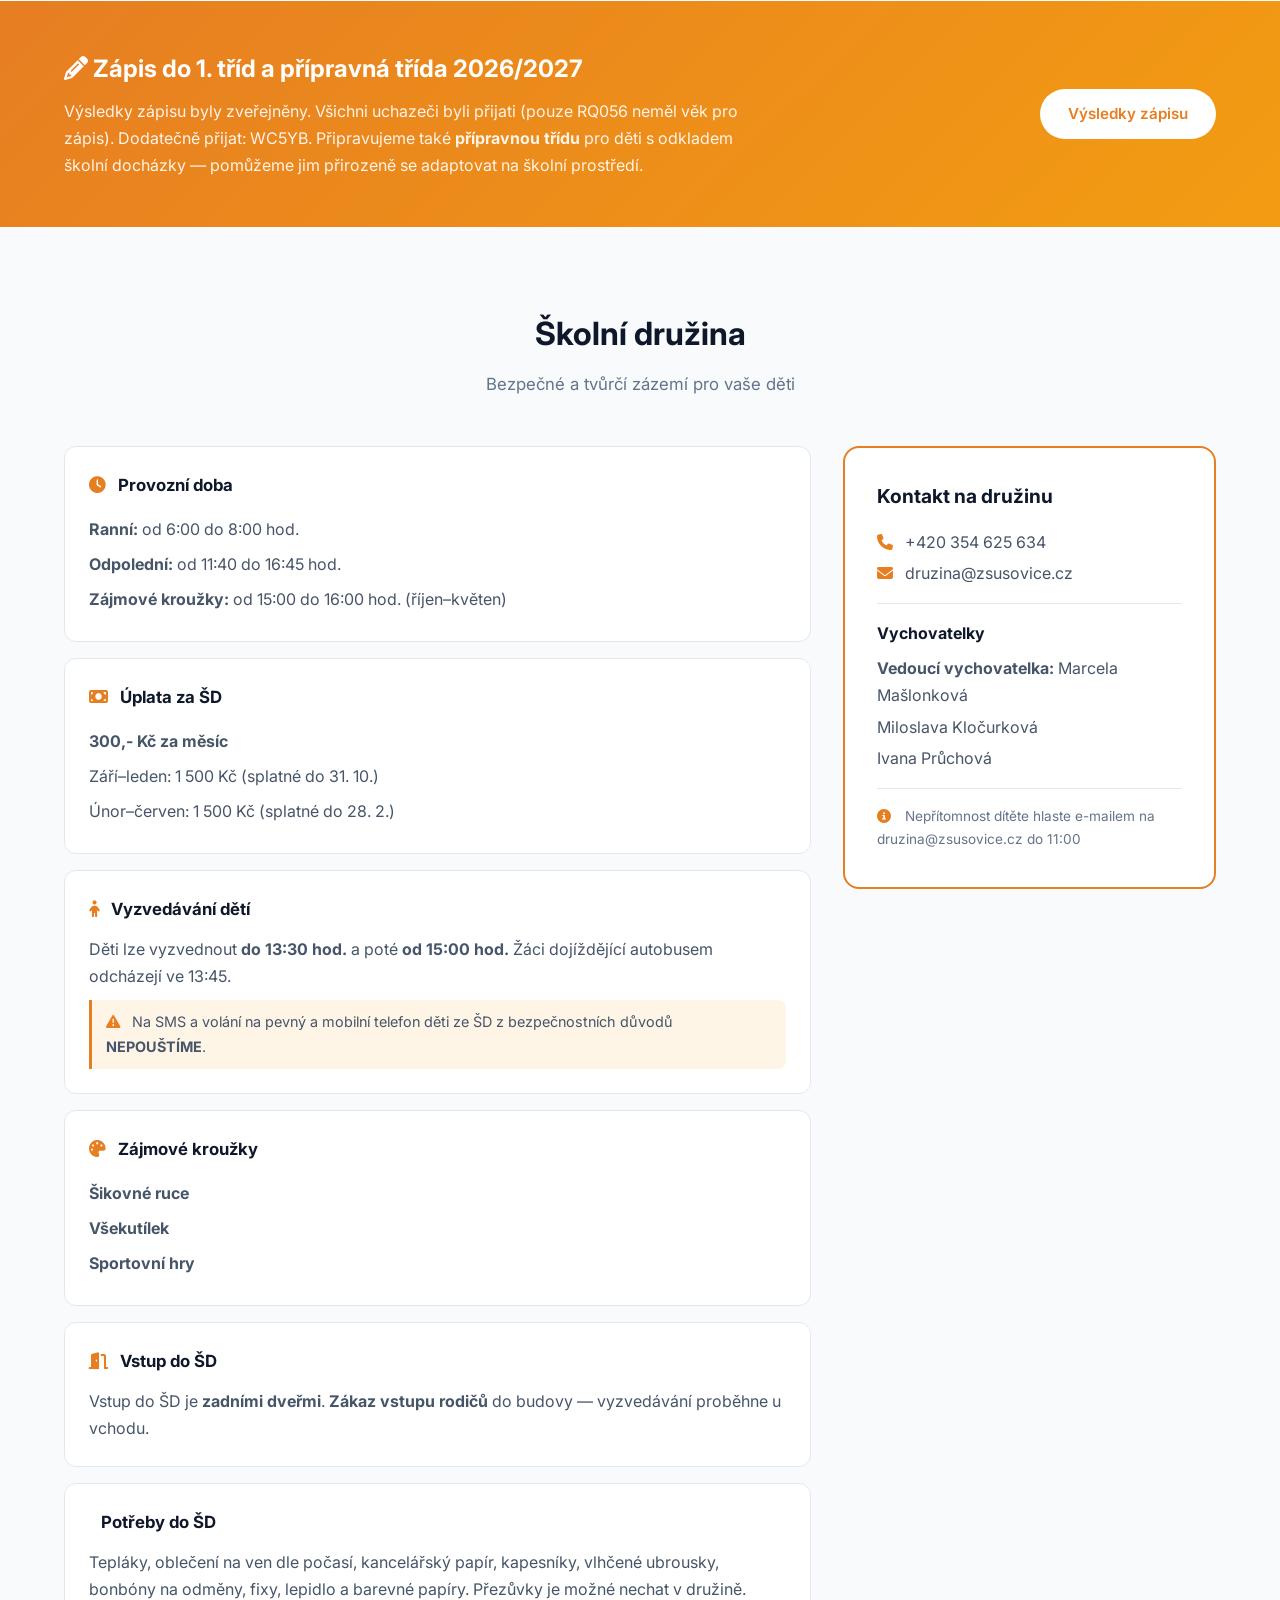
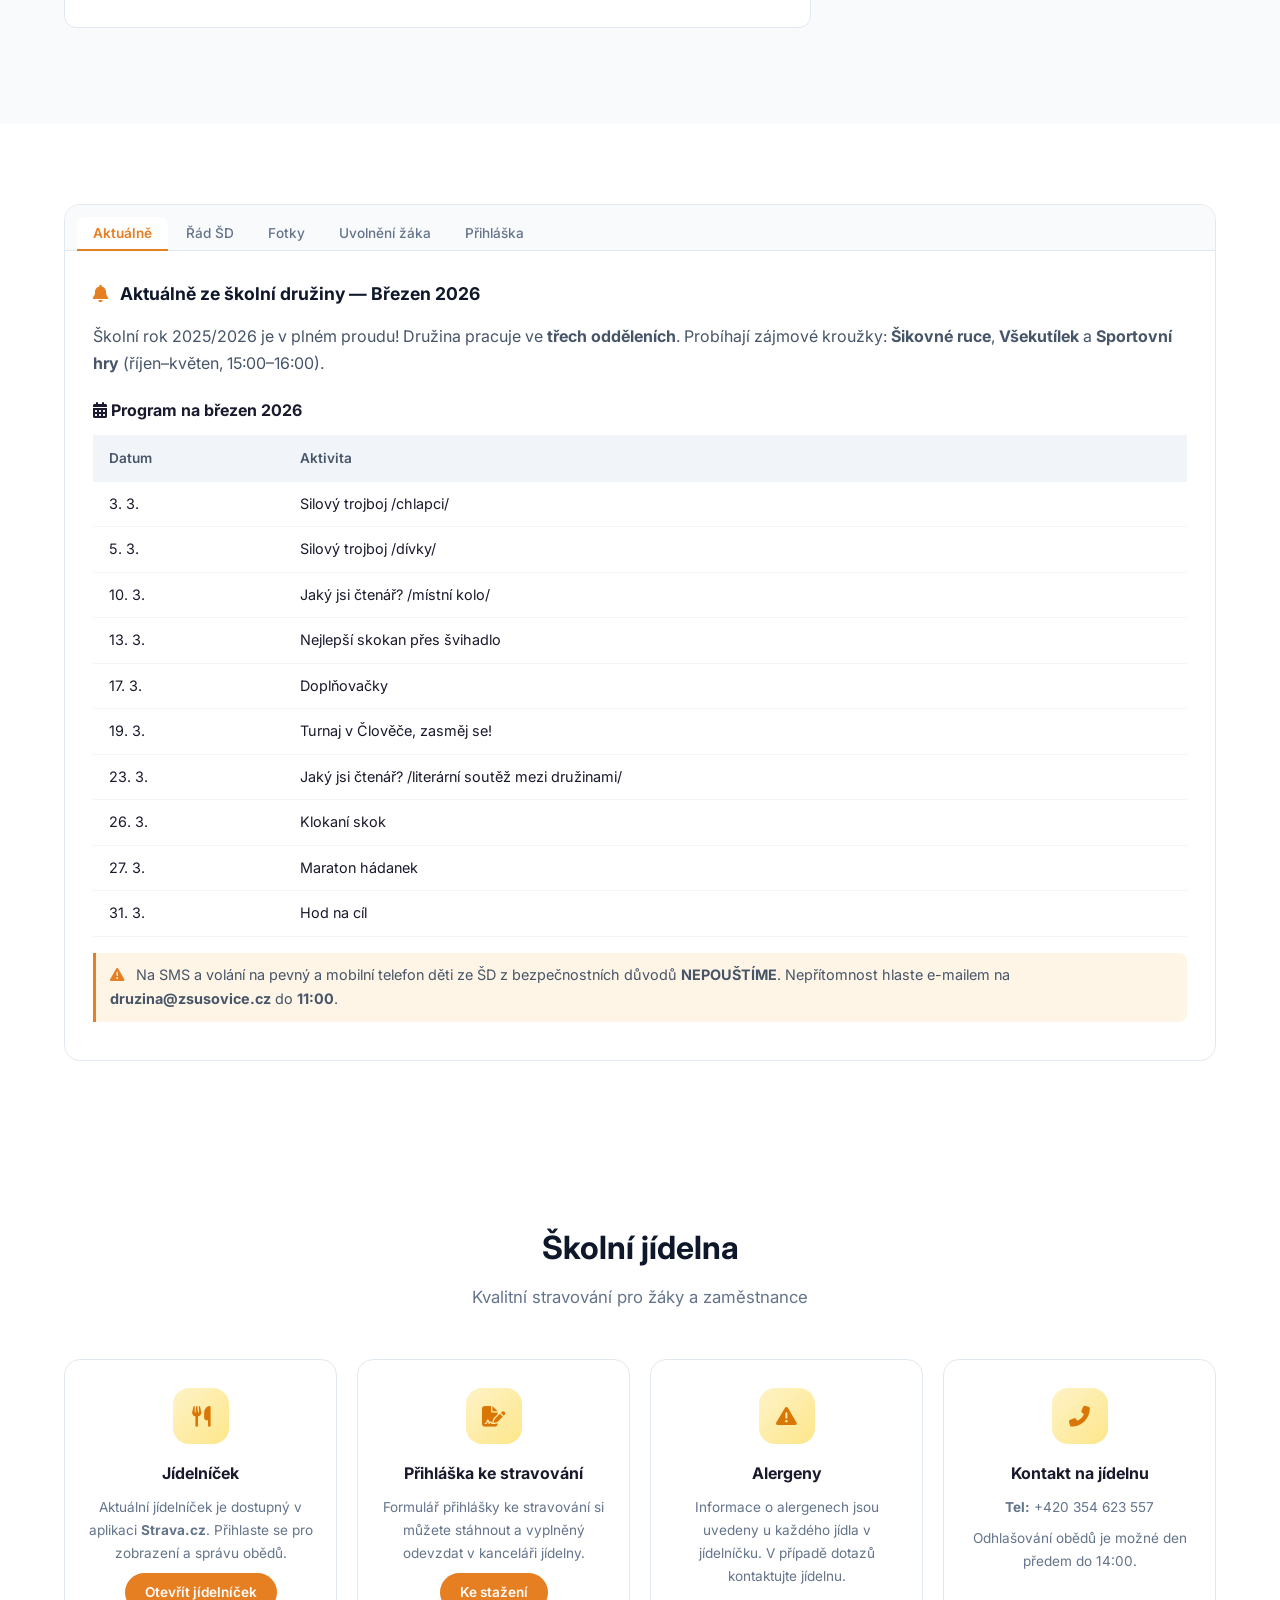
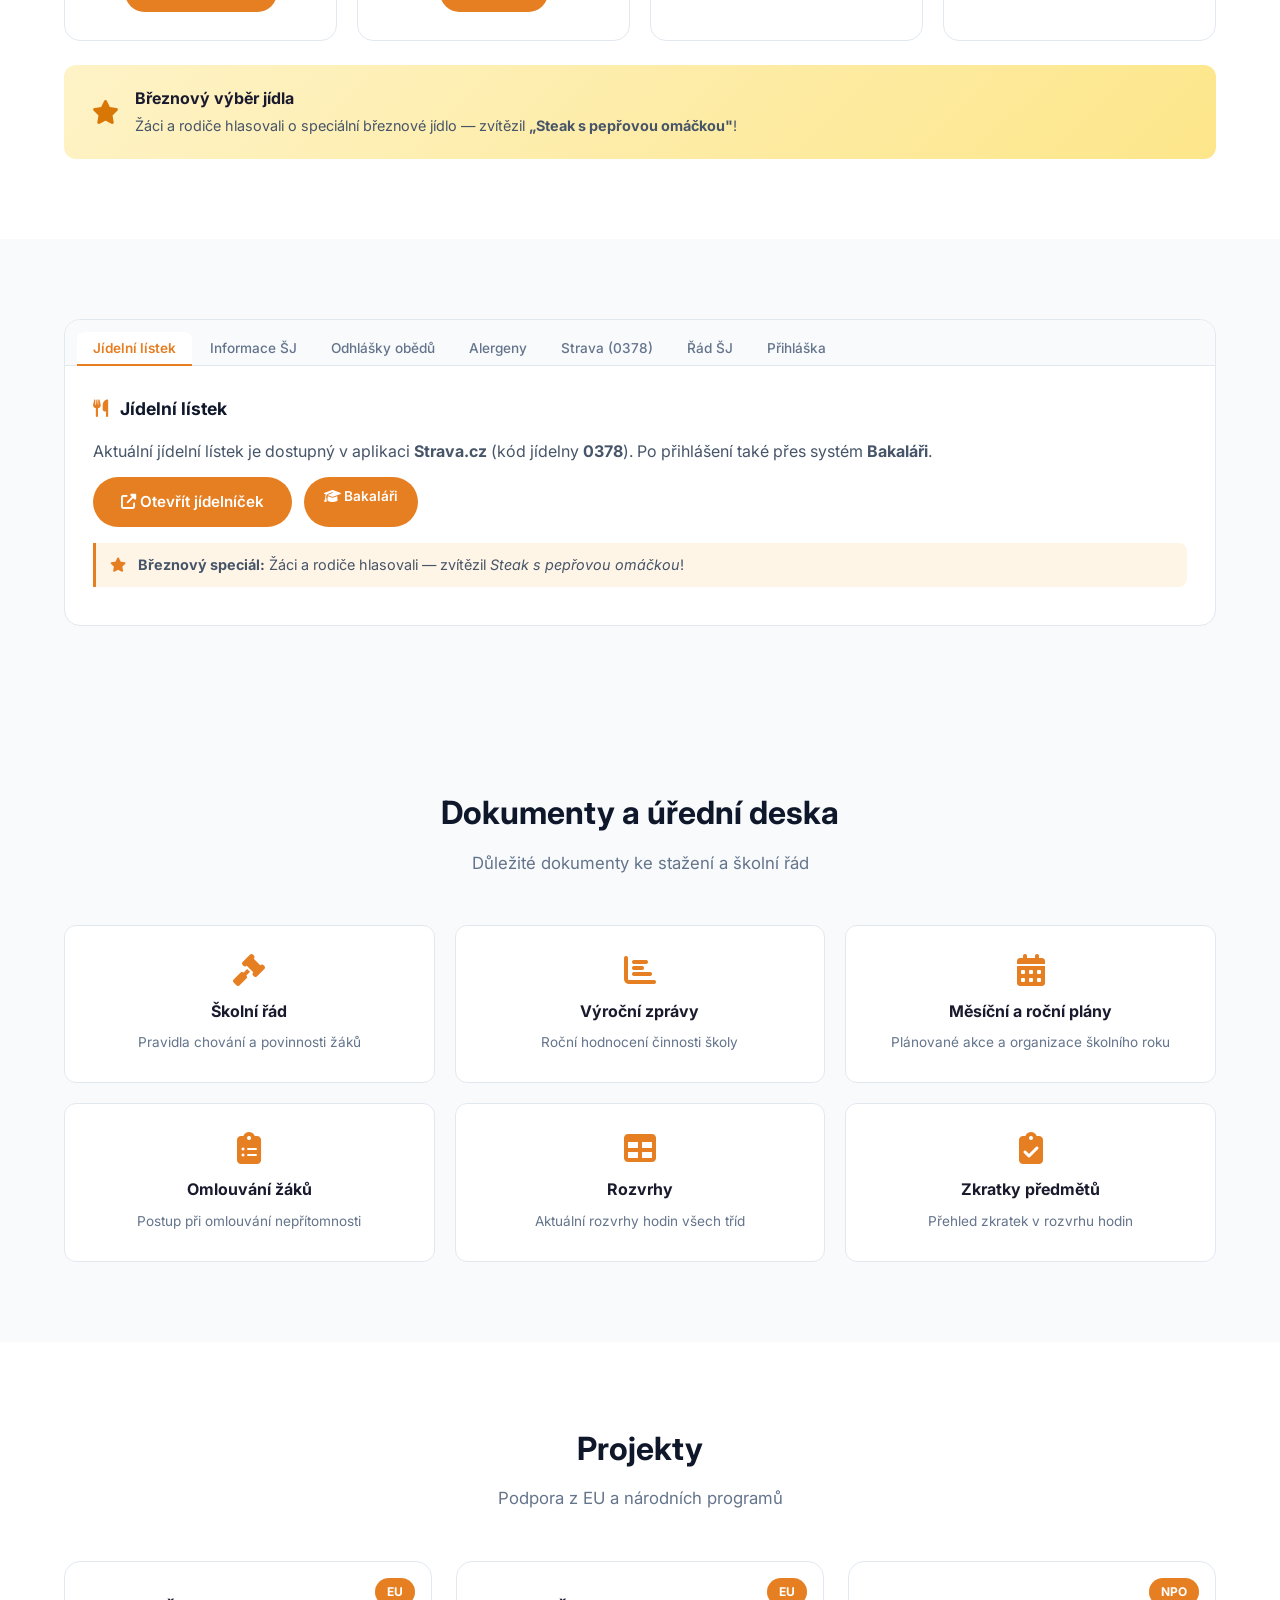
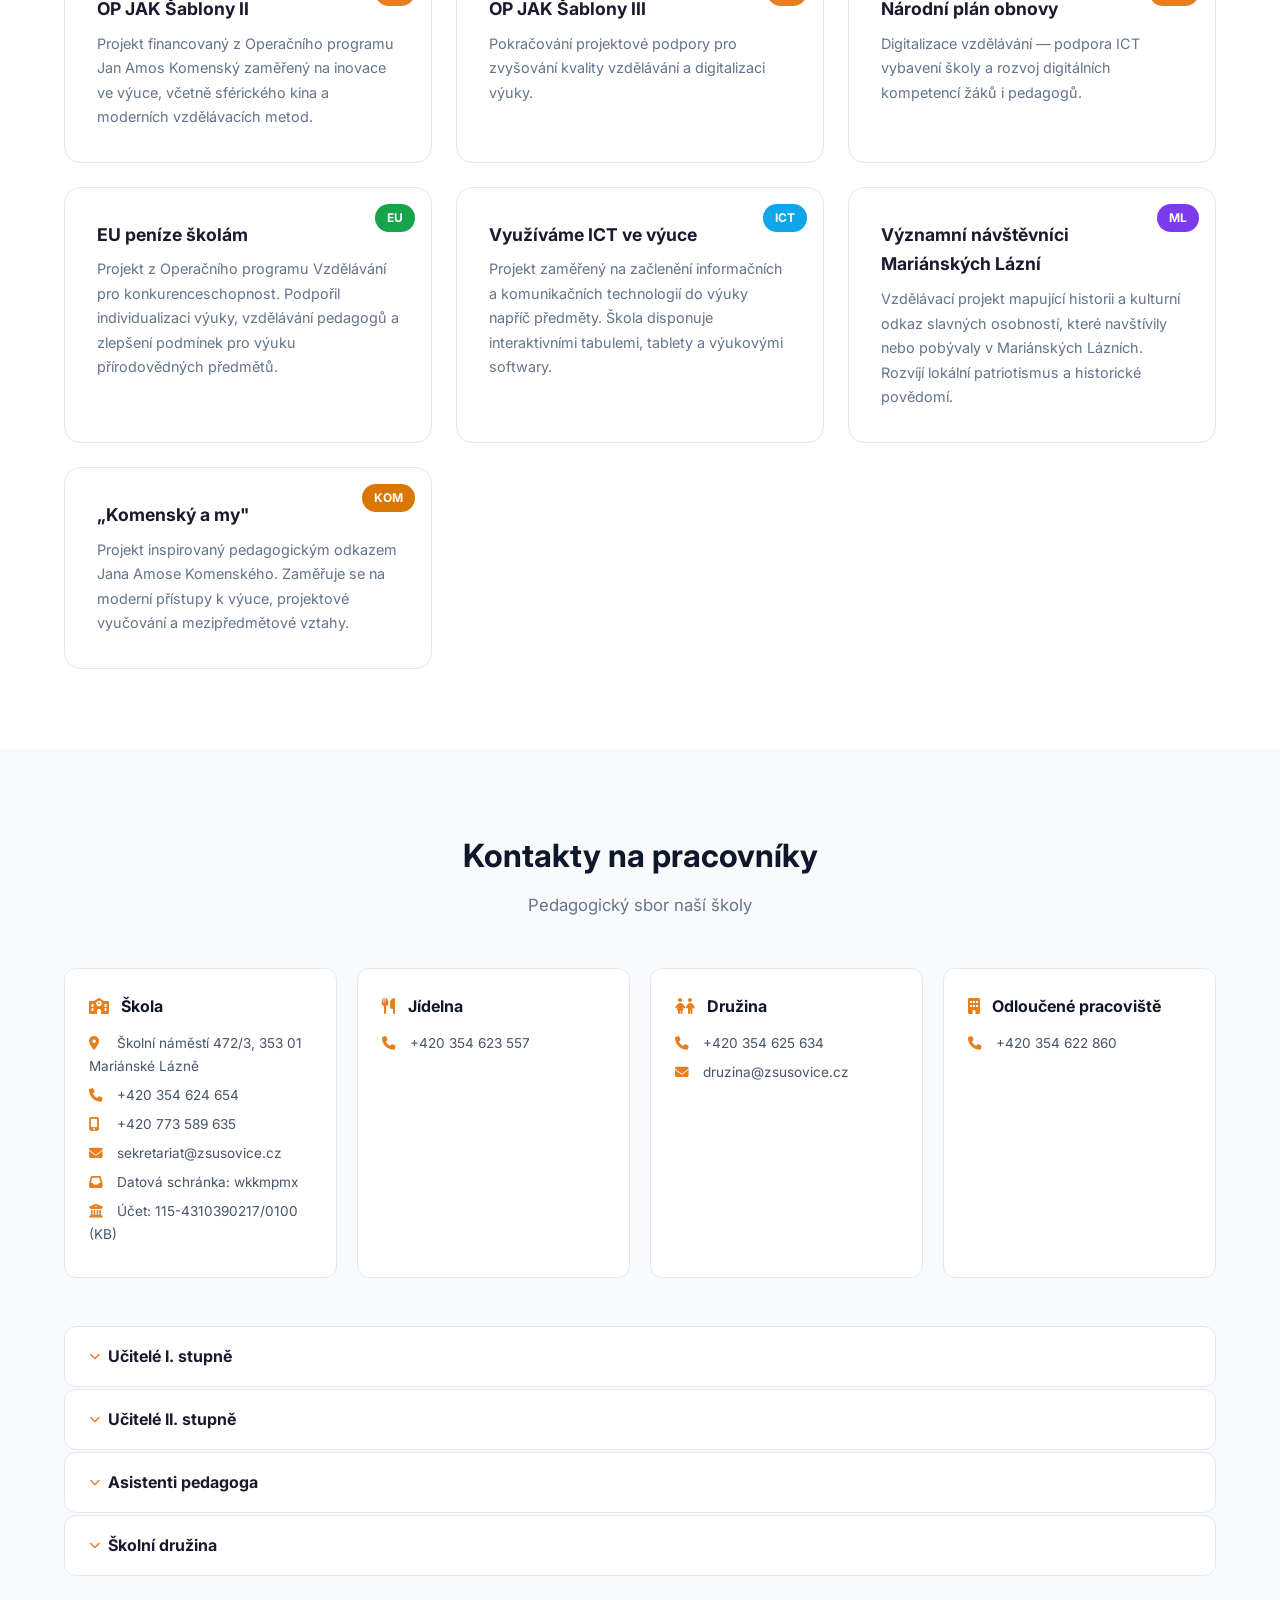
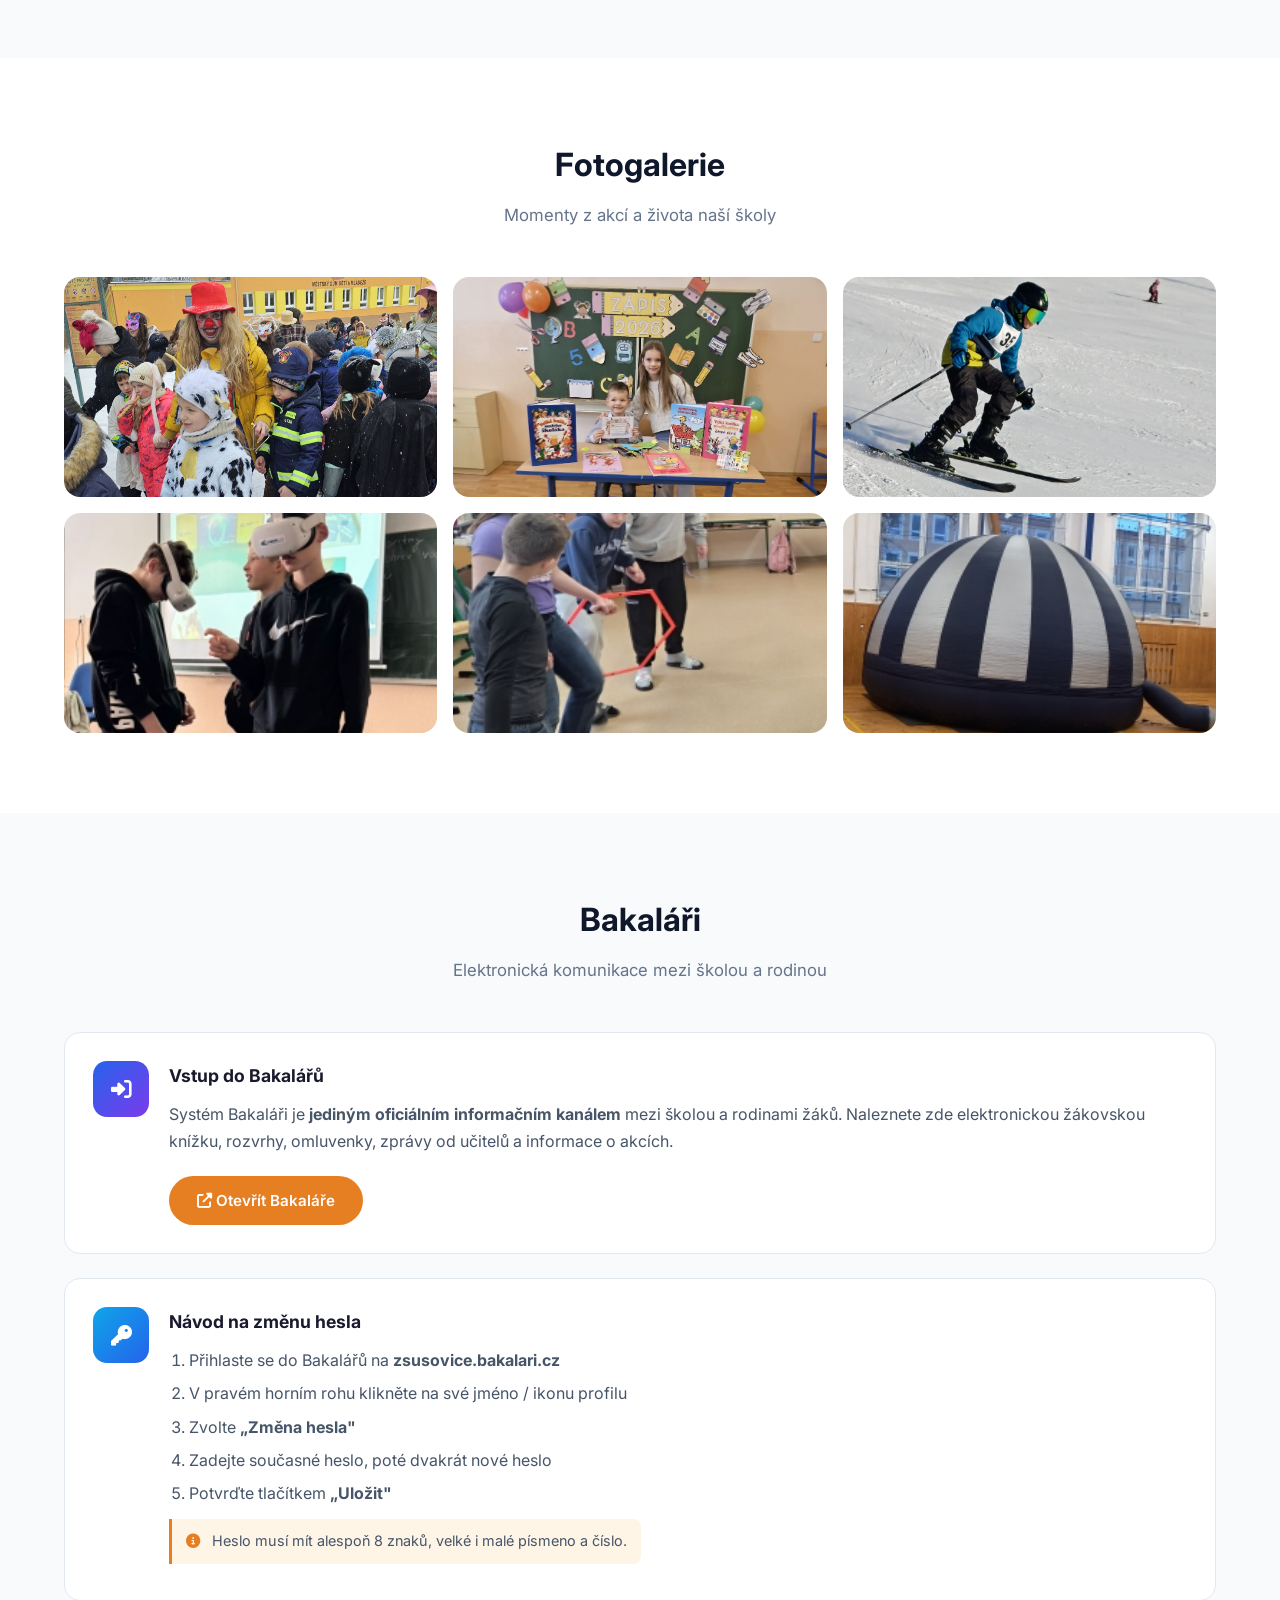
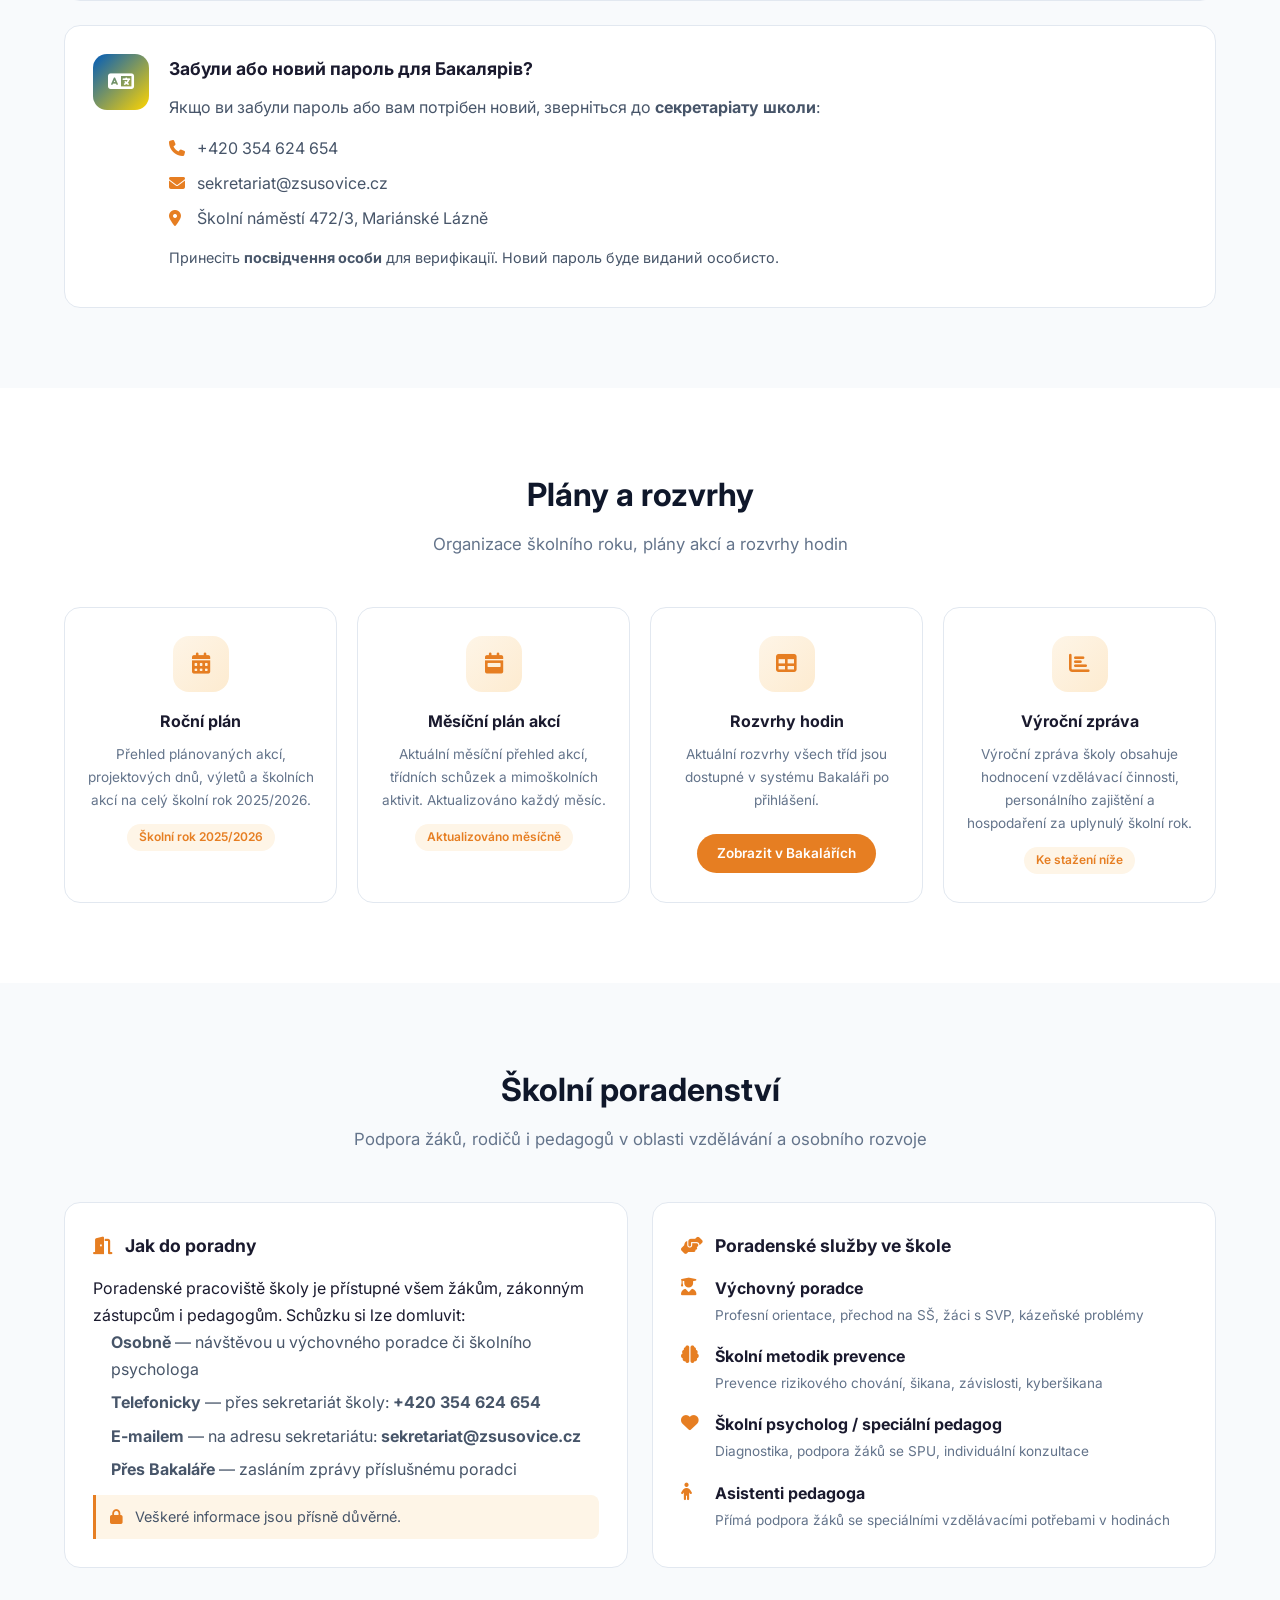
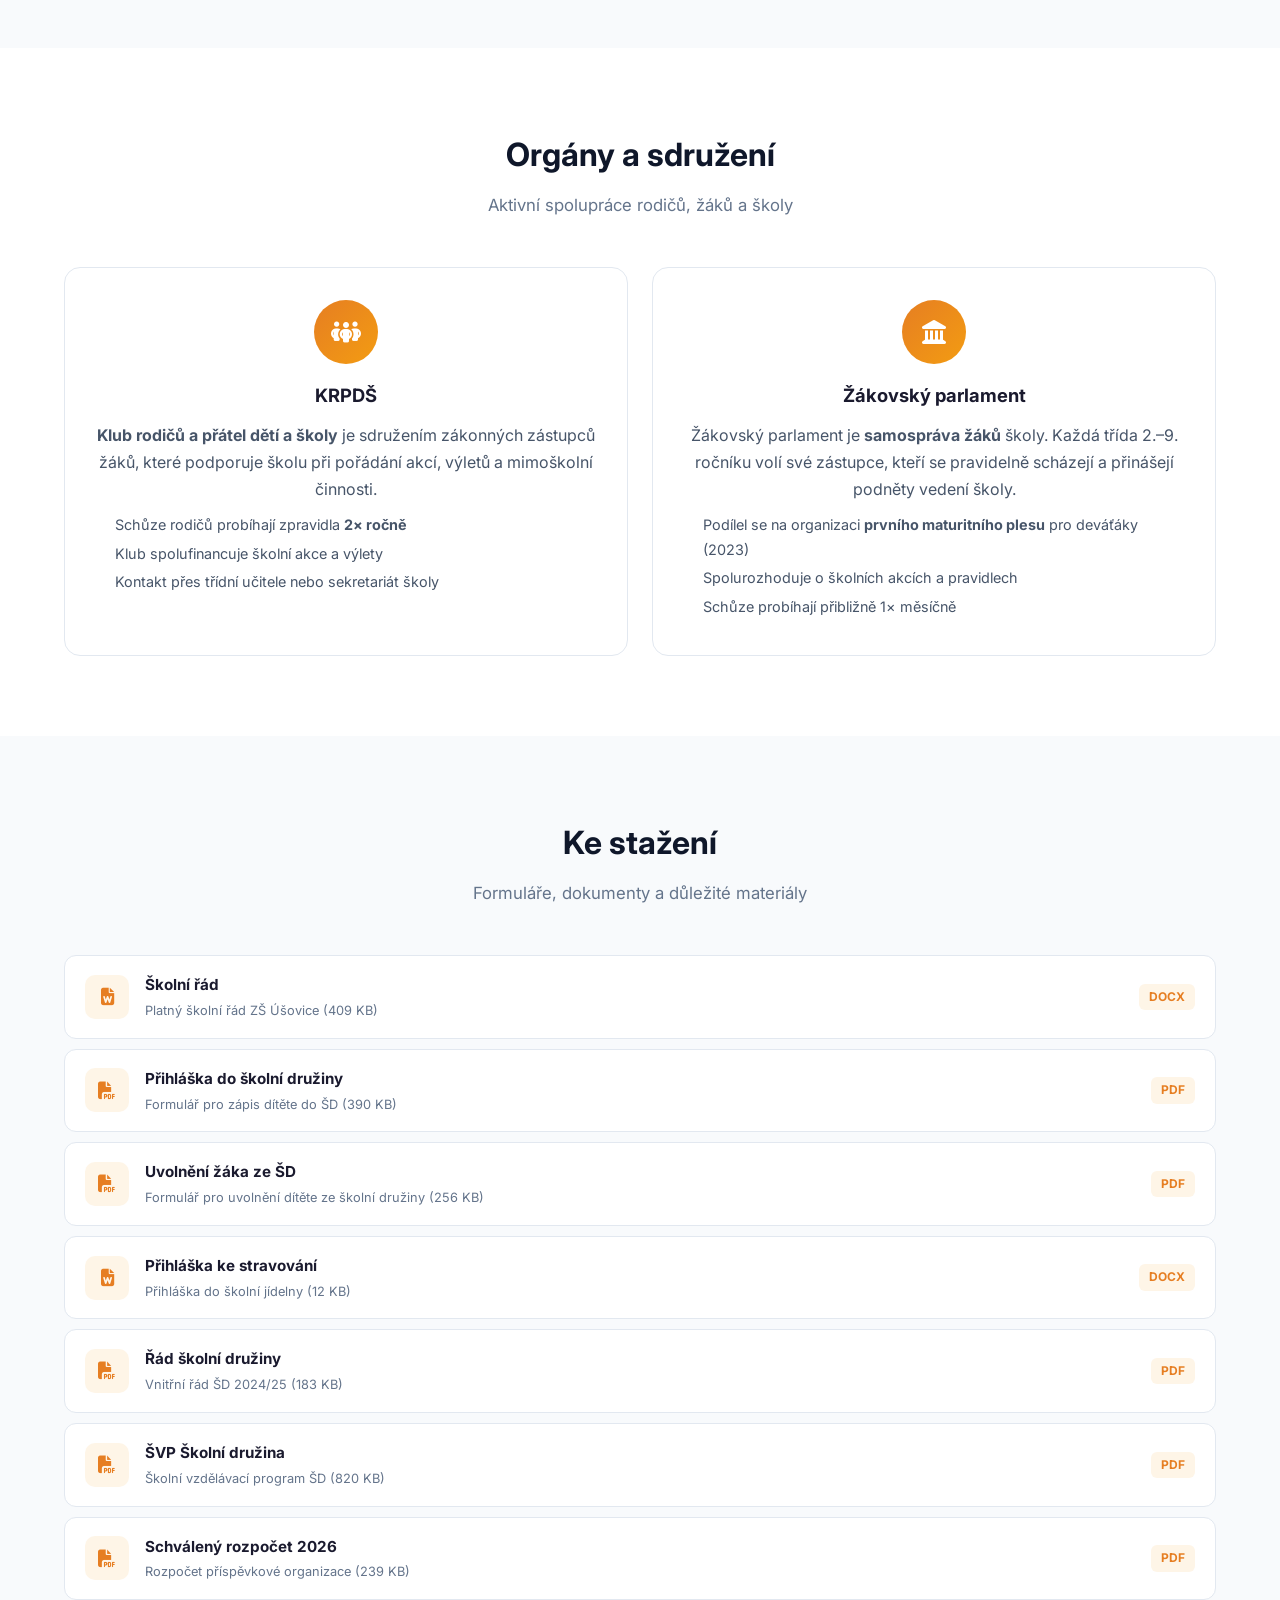
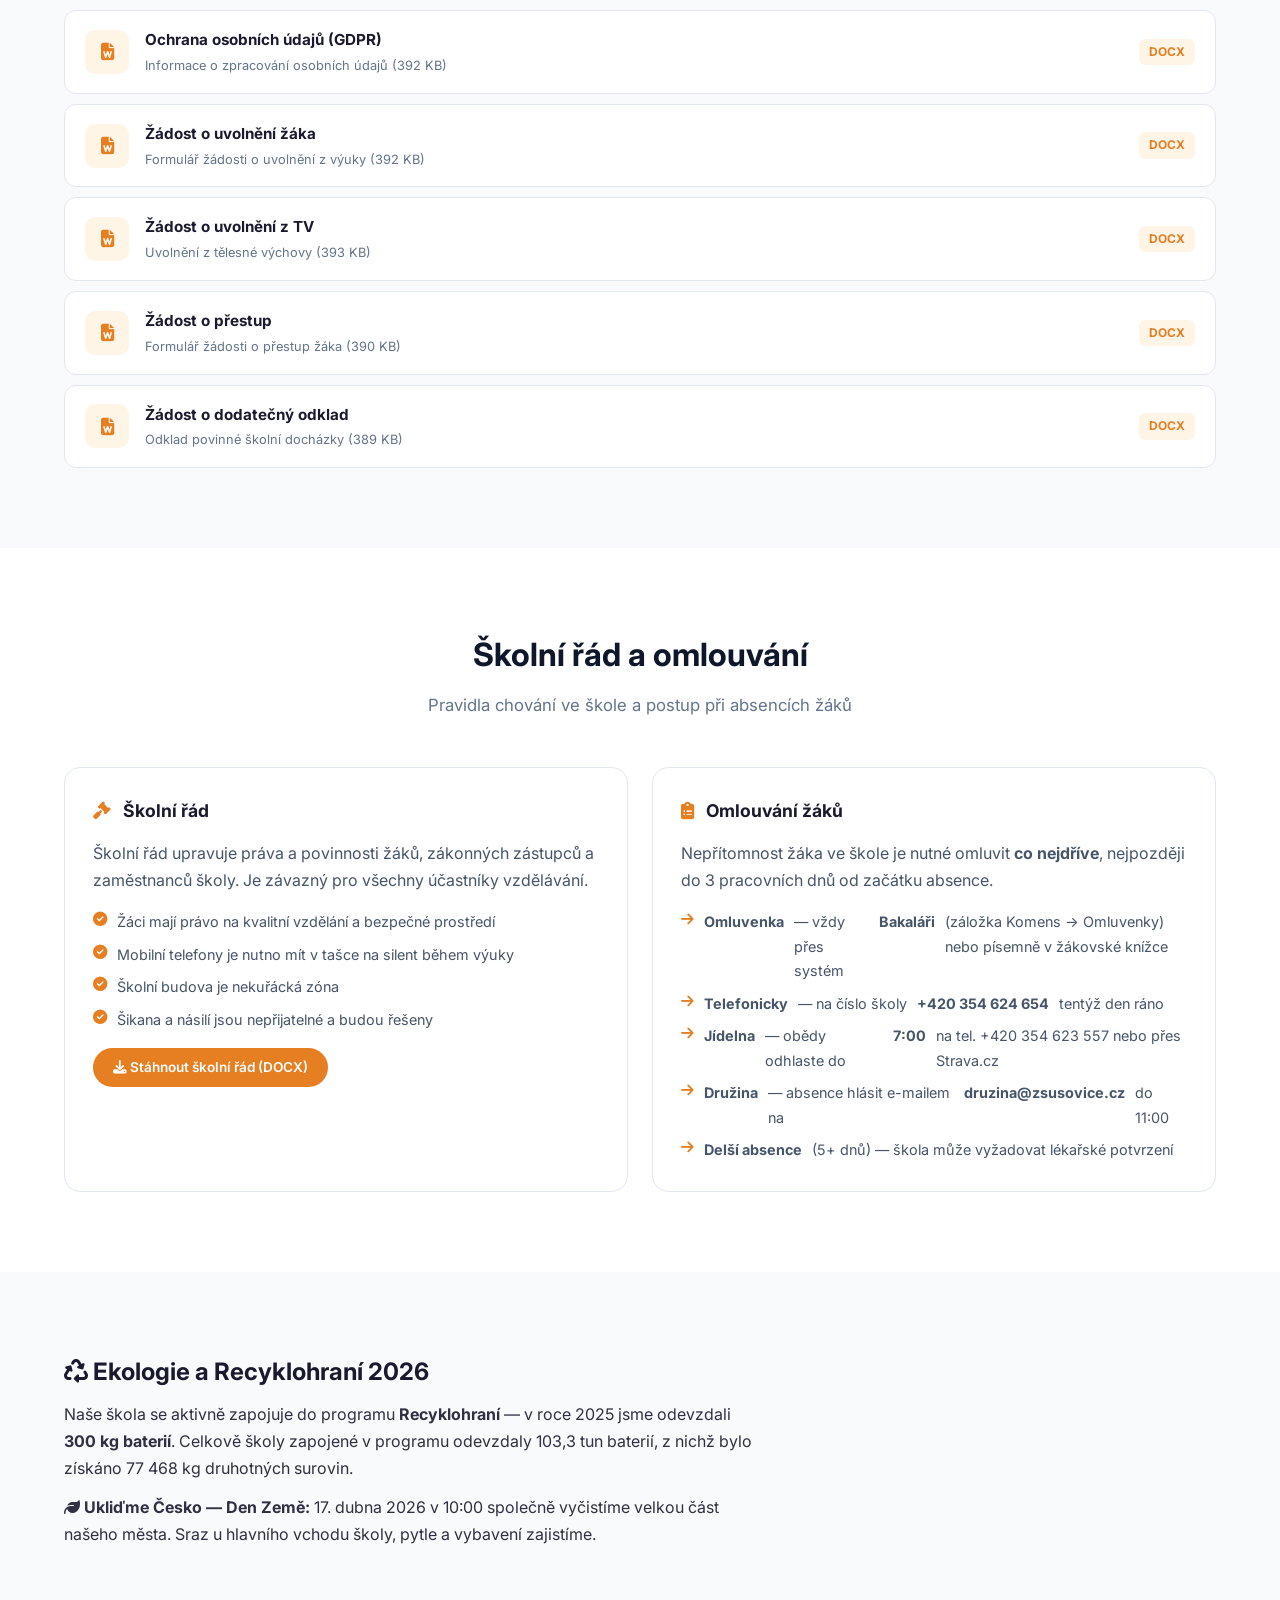
==== commit 877246fc: "Update družina section with real content from zsusovice.cz - Updated main info block with hours, fee" ====
--- a/index.html
+++ b/index.html
@@ -326,30 +326,39 @@
                     <div class="info-block">
                         <h3><i class="fas fa-clock"></i> Provozní doba</h3>
                         <ul>
-                            <li><strong>Ranní:</strong> 6:00 – 8:00</li>
-                            <li><strong>Odpolední:</strong> 11:40 – 16:45</li>
-                            <li><strong>Zájmové kroužky:</strong> 15:00 – 16:00 (říjen–květen)</li>
+                            <li><strong>Ranní:</strong> od 6:00 do 8:00 hod.</li>
+                            <li><strong>Odpolední:</strong> od 11:40 do 16:45 hod.</li>
+                            <li><strong>Zájmové kroužky:</strong> od 15:00 do 16:00 hod. (říjen–květen)</li>
                         </ul>
                     </div>
                     <div class="info-block">
-                        <h3><i class="fas fa-money-bill"></i> Poplatky</h3>
+                        <h3><i class="fas fa-money-bill"></i> Úplata za ŠD</h3>
                         <ul>
-                            <li>300 Kč / měsíc</li>
+                            <li><strong>300,- Kč za měsíc</strong></li>
                             <li>Září–leden: 1 500 Kč (splatné do 31. 10.)</li>
                             <li>Únor–červen: 1 500 Kč (splatné do 28. 2.)</li>
                         </ul>
                     </div>
                     <div class="info-block">
                         <h3><i class="fas fa-child"></i> Vyzvedávání dětí</h3>
-                        <p>Děti lze vyzvednout <strong>do 13:30</strong> a poté <strong>od 15:00</strong>. Žáci dojíždějící autobusem odcházejí ve 13:45. Na SMS a volání děti z bezpečnostních důvodů nepouštíme — je nutný písemný souhlas rodičů.</p>
+                        <p>Děti lze vyzvednout <strong>do 13:30 hod.</strong> a poté <strong>od 15:00 hod.</strong> Žáci dojíždějící autobusem odcházejí ve 13:45.</p>
+                        <p class="note-box" style="margin-top:10px;"><i class="fas fa-exclamation-triangle"></i> Na SMS a volání na pevný a mobilní telefon děti ze ŠD z bezpečnostních důvodů <strong>NEPOUŠTÍME</strong>.</p>
                     </div>
                     <div class="info-block">
-                        <h3><i class="fas fa-palette"></i> Kroužky</h3>
+                        <h3><i class="fas fa-palette"></i> Zájmové kroužky</h3>
                         <ul>
-                            <li>Tvořivé ručičky</li>
-                            <li>Kreativní hry</li>
-                            <li>Sportovní hry</li>
+                            <li><strong>Šikovné ruce</strong></li>
+                            <li><strong>Všekutílek</strong></li>
+                            <li><strong>Sportovní hry</strong></li>
                         </ul>
+                    </div>
+                    <div class="info-block">
+                        <h3><i class="fas fa-door-open"></i> Vstup do ŠD</h3>
+                        <p>Vstup do ŠD je <strong>zadními dveřmi</strong>. <strong>Zákaz vstupu rodičů</strong> do budovy — vyzvedávání proběhne u vchodu.</p>
+                    </div>
+                    <div class="info-block">
+                        <h3><i class="fas fa-backpack"></i> Potřeby do ŠD</h3>
+                        <p>Tepláky, oblečení na ven dle počasí, kancelářský papír, kapesníky, vlhčené ubrousky, bonbóny na odměny, fixy, lepidlo a barevné papíry. Přezůvky je možné nechat v družině.</p>
                     </div>
                 </div>
                 <div class="druzina-contact">
@@ -359,11 +368,11 @@
                         <p><i class="fas fa-envelope"></i> druzina@zsusovice.cz</p>
                         <hr>
                         <h4>Vychovatelky</h4>
-                        <p><strong>Vedoucí:</strong> Marcela Mašlonková</p>
+                        <p><strong>Vedoucí vychovatelka:</strong> Marcela Mašlonková</p>
                         <p>Miloslava Kločurková</p>
                         <p>Ivana Průchová</p>
                         <hr>
-                        <p class="note"><i class="fas fa-info-circle"></i> Nepřítomnost hlaste e-mailem na druzina@zsusovice.cz do 11:00</p>
+                        <p class="note"><i class="fas fa-info-circle"></i> Nepřítomnost dítěte hlaste e-mailem na <a href="mailto:druzina@zsusovice.cz">druzina@zsusovice.cz</a> do 11:00</p>
                     </div>
                 </div>
             </div>
@@ -383,24 +392,76 @@
                 </div>
 
                 <div class="tab-content active" id="druzina-aktualne">
-                    <h3><i class="fas fa-bell"></i> Aktuálně ze školní družiny</h3>
+                    <h3><i class="fas fa-bell"></i> Aktuálně ze školní družiny — Březen 2026</h3>
                     <p>Školní rok 2025/2026 je v plném proudu! Družina pracuje ve <strong>třech odděleních</strong>. Probíhají zájmové kroužky: <strong>Šikovné ruce</strong>, <strong>Všekutílek</strong> a <strong>Sportovní hry</strong> (říjen–květen, 15:00–16:00).</p>
-                    <p><strong>Co se u nás děje:</strong> Děti soutěžily v silovém trojboji (sedy-lehy, dřepy, výstupy), hrály turnaj v piškvorkách, v Člověče nezlob se a ve stolním fotbale. Proběhl tradiční karneval s panem Pohodou a Soničkou, olympijské koláže a soutěž v kreslení sněhuláků.</p>
-                    <p><strong>Potřeby do ŠD:</strong> tepláky, oblečení na ven dle počasí, kancelářský papír, kapesníky, vlhčené ubrousky, fixy, lepidlo a barevné papíry.</p>
-                    <p class="note-box"><i class="fas fa-exclamation-triangle"></i> Na SMS a volání děti ze ŠD z bezpečnostních důvodů <strong>nepouštíme</strong>. Nepřítomnost hlaste e-mailem na <a href="mailto:druzina@zsusovice.cz"><strong>druzina@zsusovice.cz</strong></a> do <strong>11:00</strong>.</p>
+
+                    <h4 style="margin-top:20px; margin-bottom:10px;"><i class="fas fa-calendar-alt"></i> Program na březen 2026</h4>
+                    <table class="staff-table" style="margin-bottom:16px;">
+                        <thead><tr><th>Datum</th><th>Aktivita</th></tr></thead>
+                        <tbody>
+                            <tr><td>3. 3.</td><td>Silový trojboj /chlapci/</td></tr>
+                            <tr><td>5. 3.</td><td>Silový trojboj /dívky/</td></tr>
+                            <tr><td>10. 3.</td><td>Jaký jsi čtenář? /místní kolo/</td></tr>
+                            <tr><td>13. 3.</td><td>Nejlepší skokan přes švihadlo</td></tr>
+                            <tr><td>17. 3.</td><td>Doplňovačky</td></tr>
+                            <tr><td>19. 3.</td><td>Turnaj v Člověče, zasměj se!</td></tr>
+                            <tr><td>23. 3.</td><td>Jaký jsi čtenář? /literární soutěž mezi družinami/</td></tr>
+                            <tr><td>26. 3.</td><td>Klokaní skok</td></tr>
+                            <tr><td>27. 3.</td><td>Maraton hádanek</td></tr>
+                            <tr><td>31. 3.</td><td>Hod na cíl</td></tr>
+                        </tbody>
+                    </table>
+
+                    <p class="note-box"><i class="fas fa-exclamation-triangle"></i> Na SMS a volání na pevný a mobilní telefon děti ze ŠD z bezpečnostních důvodů <strong>NEPOUŠTÍME</strong>. Nepřítomnost hlaste e-mailem na <a href="mailto:druzina@zsusovice.cz"><strong>druzina@zsusovice.cz</strong></a> do <strong>11:00</strong>.</p>
                 </div>
 
                 <div class="tab-content" id="druzina-rad">
-                    <h3><i class="fas fa-list-alt"></i> Řád školní družiny</h3>
+                    <h3><i class="fas fa-list-alt"></i> Vnitřní řád školní družiny</h3>
                     <div class="rad-highlights">
                         <div class="rad-item"><i class="fas fa-check-circle"></i> Žák je přijat do ŠD na základě řádně vyplněné přihlášky</div>
                         <div class="rad-item"><i class="fas fa-check-circle"></i> Žáci dodržují pokyny vychovatelek a školního řádu</div>
                         <div class="rad-item"><i class="fas fa-check-circle"></i> Do ŠD se nesmí nosit cenné předměty ani mobilní telefony</div>
-                        <div class="rad-item"><i class="fas fa-check-circle"></i> Rodiče nemají přístup do budovy — vyzvedávání proběhne u vchodu</div>
-                        <div class="rad-item"><i class="fas fa-check-circle"></i> Vyzvednutí dítěte <strong>do 13:30</strong> nebo <strong>od 15:00</strong> (dojíždějící 13:45)</div>
-                        <div class="rad-item"><i class="fas fa-check-circle"></i> Poplatek 300 Kč/měsíc se platí 2× ročně</div>
-                    </div>
-                    <a href="https://zsusovice.cz/index.php/files/20/New-category/210/Vnitni-ad-SD-2024-25-plati.pdf" target="_blank" class="btn btn-small" style="margin-top:16px;"><i class="fas fa-download"></i> Stáhnout řád ŠD (PDF)</a>
+                        <div class="rad-item"><i class="fas fa-check-circle"></i> Vstup do ŠD je zadními dveřmi — <strong>zákaz vstupu rodičů</strong> do budovy</div>
+                        <div class="rad-item"><i class="fas fa-check-circle"></i> Vyzvednutí dítěte <strong>do 13:30 hod.</strong> nebo <strong>od 15:00 hod.</strong> (dojíždějící autobusem 13:45)</div>
+                        <div class="rad-item"><i class="fas fa-check-circle"></i> Na SMS a volání děti z bezpečnostních důvodů <strong>NEPOUŠTÍME</strong></div>
+                        <div class="rad-item"><i class="fas fa-check-circle"></i> Úplata 300 Kč/měsíc se platí 2× ročně (září–leden a únor–červen)</div>
+                    </div>
+
+                    <h4 style="margin-top:20px; margin-bottom:10px;">Dokumenty ke stažení</h4>
+                    <div class="download-grid" style="margin-bottom:8px;">
+                        <a href="https://zsusovice.cz/index.php/files/20/New-category/210/Vnitni-ad-SD-2024-25-plati.pdf" target="_blank" class="download-item download-link">
+                            <div class="download-icon"><i class="fas fa-file-pdf"></i></div>
+                            <div class="download-info">
+                                <h4>Vnitřní řád ŠD 2024/25</h4>
+                                <p>Platný vnitřní řád školní družiny (183 KB)</p>
+                            </div>
+                            <span class="download-badge">PDF</span>
+                        </a>
+                        <a href="https://zsusovice.cz/index.php/files/20/New-category/211/SuplataSD2024dod-3.pdf" target="_blank" class="download-item download-link">
+                            <div class="download-icon"><i class="fas fa-file-pdf"></i></div>
+                            <div class="download-info">
+                                <h4>Směrnice o úplatě za ŠD</h4>
+                                <p>Dodatek č. 3 — platby a poplatky (101 KB)</p>
+                            </div>
+                            <span class="download-badge">PDF</span>
+                        </a>
+                        <a href="https://zsusovice.cz/index.php/files/20/New-category/182/SVP-Skolni-druzina---1-9-2022.pdf" target="_blank" class="download-item download-link">
+                            <div class="download-icon"><i class="fas fa-file-pdf"></i></div>
+                            <div class="download-info">
+                                <h4>ŠVP Školní družina</h4>
+                                <p>Školní vzdělávací program ŠD od 1. 9. 2022 (820 KB)</p>
+                            </div>
+                            <span class="download-badge">PDF</span>
+                        </a>
+                        <a href="https://zsusovice.cz/index.php/files/20/New-category/167/Dodatek--1---Vnitni-ad-skolni-druziny.pdf" target="_blank" class="download-item download-link">
+                            <div class="download-icon"><i class="fas fa-file-pdf"></i></div>
+                            <div class="download-info">
+                                <h4>Dodatek č. 1 — Vnitřní řád ŠD</h4>
+                                <p>Dodatek k vnitřnímu řádu (108 KB)</p>
+                            </div>
+                            <span class="download-badge">PDF</span>
+                        </a>
+                    </div>
                 </div>
 
                 <div class="tab-content" id="druzina-fotky">
@@ -424,21 +485,21 @@
 
                 <div class="tab-content" id="druzina-uvolneni">
                     <h3><i class="fas fa-walking"></i> Uvolnění žáka ze ŠD</h3>
-                    <p>Pokud chcete dítě uvolnit ze školní družiny v <strong>jinou dobu</strong> nebo <strong>s jinou osobou</strong>, je nutné předem doručit <strong>písemnou žádost</strong>.</p>
+                    <p>Budete-li potřebovat uvolnit žáka z družiny, použijte tento formulář.</p>
                     <div class="info-steps">
                         <div class="step"><span class="step-num">1</span><p>Stáhněte a vyplňte formulář <em>Uvolnění žáka ze ŠD</em></p></div>
                         <div class="step"><span class="step-num">2</span><p>Odevzdejte formulář vychovatelce <strong>den předem</strong> nebo ráno nejpozději do 8:00</p></div>
-                        <div class="step"><span class="step-num">3</span><p>Bez písemného uvolnění dítě nepustíme, i kdybyste volali nebo psali SMS</p></div>
-                    </div>
-                    <a href="https://zsusovice.cz/index.php/files/20/New-category/163/Uvolnni-zaka-ze-SD.pdf" target="_blank" class="btn btn-small" style="margin-top:16px;"><i class="fas fa-download"></i> Formulář uvolnění (PDF)</a>
+                        <div class="step"><span class="step-num">3</span><p>Bez písemného uvolnění dítě <strong>nepustíme</strong>, i kdybyste volali nebo psali SMS</p></div>
+                    </div>
+                    <a href="https://zsusovice.cz/index.php/files/20/New-category/163/Uvolnni-zaka-ze-SD.pdf" target="_blank" class="btn btn-small" style="margin-top:16px;"><i class="fas fa-download"></i> Stáhnout formulář uvolnění (PDF, 256 KB)</a>
                 </div>
 
                 <div class="tab-content" id="druzina-prihlaska">
                     <h3><i class="fas fa-file-signature"></i> Přihláška do školní družiny</h3>
-                    <p>Přihlášku do školní družiny odevzdejte vyplněnou <strong>třídní učitelce</strong> nebo přímo <strong>vedoucí vychovatelce Marcele Mašlonkové</strong> při zápisu.</p>
-                    <p>Formulář obsahuje: osobní údaje žáka, způsob vyzvedávání, souhlas se zpracováním GDPR a kontakty na zákonné zástupce.</p>
+                    <p>Přihlášku do školní družiny stáhněte, vyplňte a odevzdejte <strong>vedoucí vychovatelce Marcele Mašlonkové</strong> nebo <strong>třídní učitelce</strong>.</p>
+                    <p>Formulář obsahuje: osobní údaje žáka, způsob vyzvedávání, kontakty na zákonné zástupce a souhlas se zpracováním osobních údajů (GDPR).</p>
                     <p><strong>Kontakt:</strong> <a href="mailto:druzina@zsusovice.cz">druzina@zsusovice.cz</a> | <strong>+420 354 625 634</strong></p>
-                    <a href="https://zsusovice.cz/index.php/files/20/New-category/164/Pihlaska-do-SD.pdf" target="_blank" class="btn btn-small" style="margin-top:16px;"><i class="fas fa-download"></i> Stáhnout přihlášku do ŠD (PDF)</a>
+                    <a href="https://zsusovice.cz/index.php/files/20/New-category/164/Pihlaska-do-SD.pdf" target="_blank" class="btn btn-small" style="margin-top:16px;"><i class="fas fa-download"></i> Stáhnout přihlášku do ŠD (PDF, 390 KB)</a>
                 </div>
             </div>
         </div>
